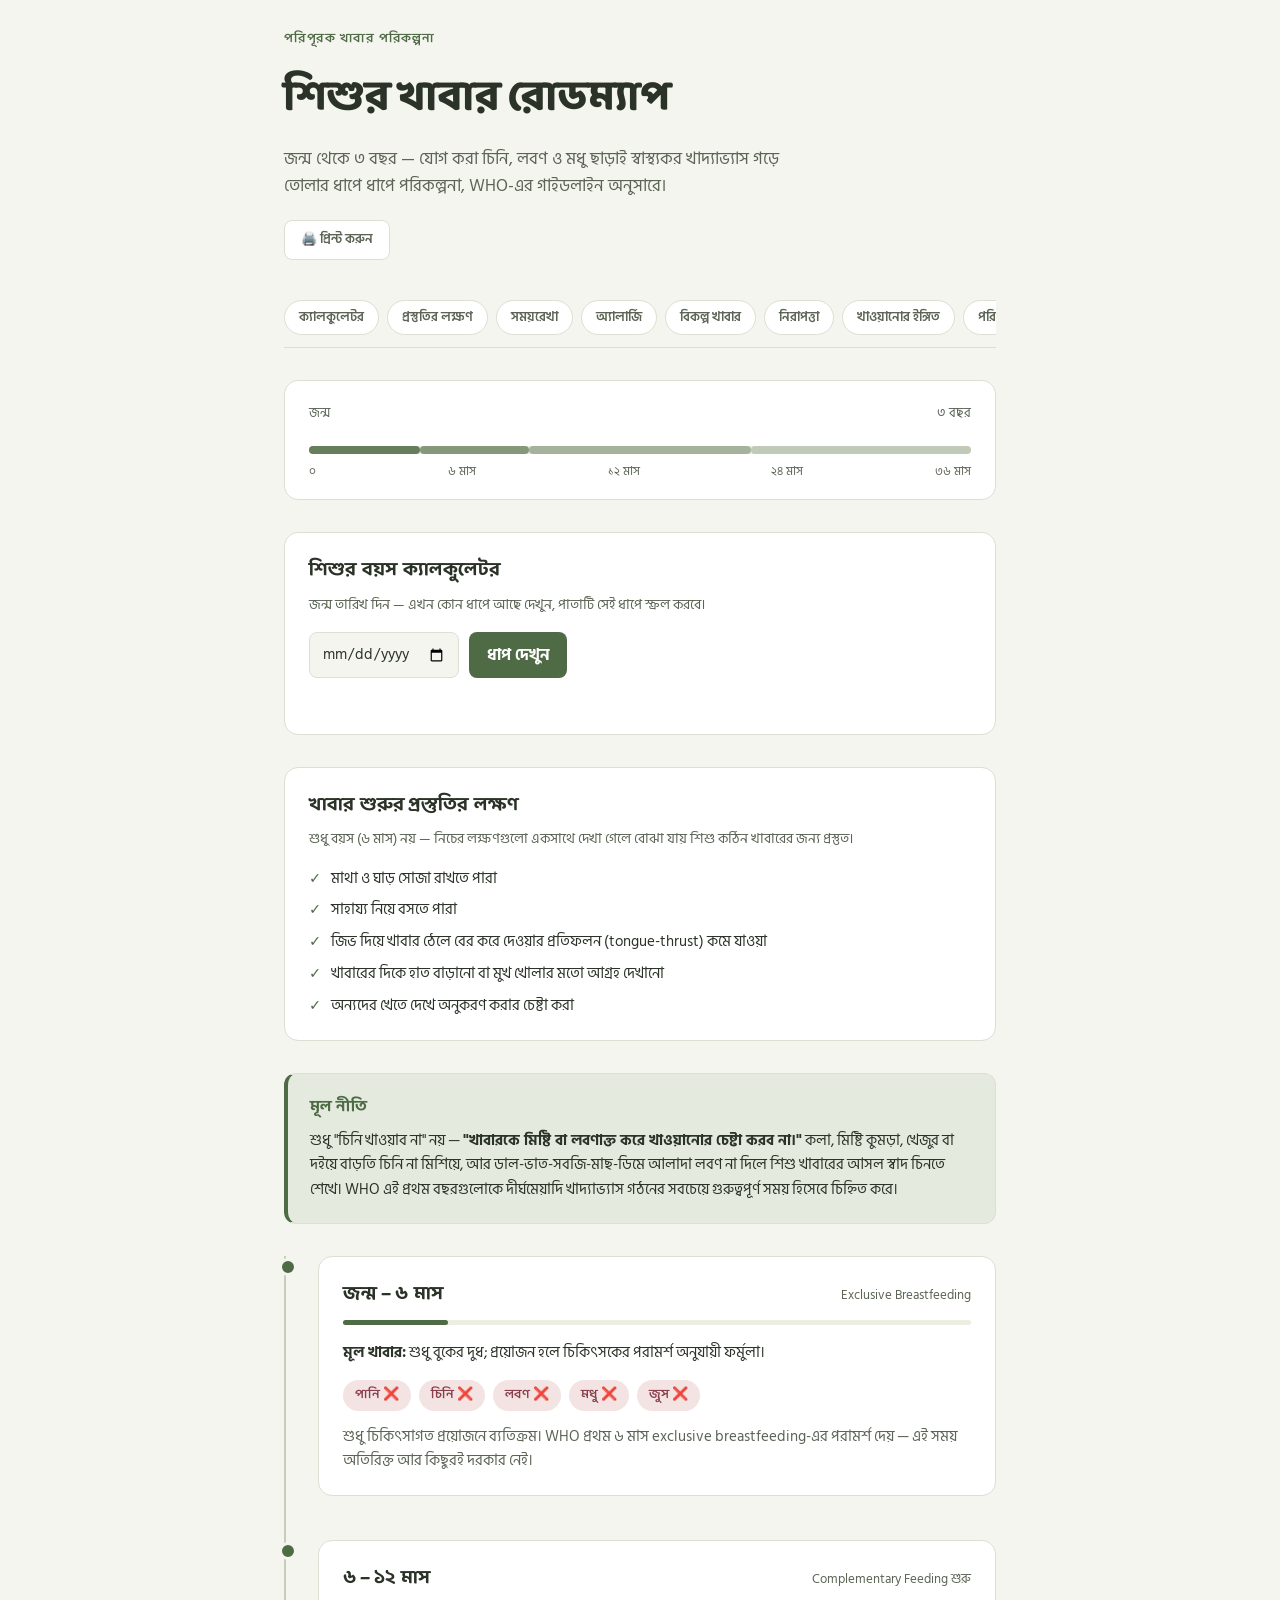
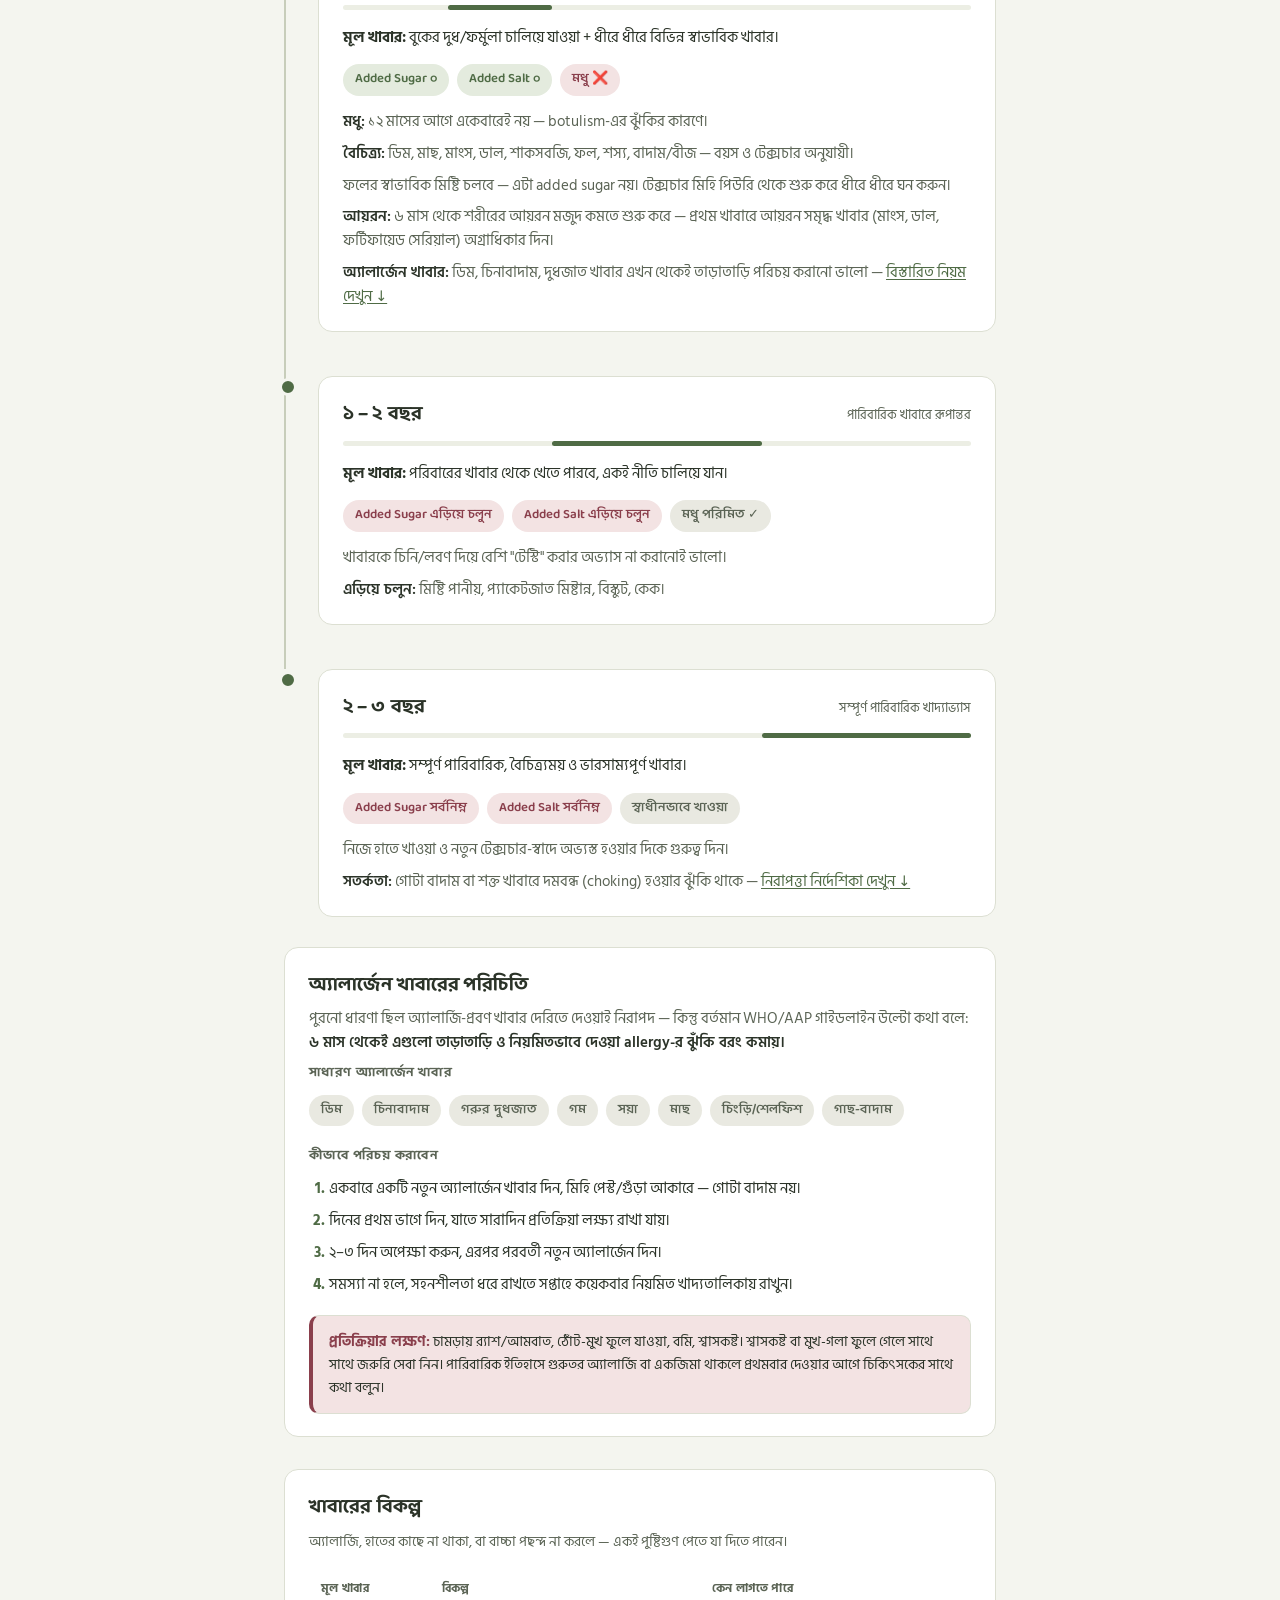
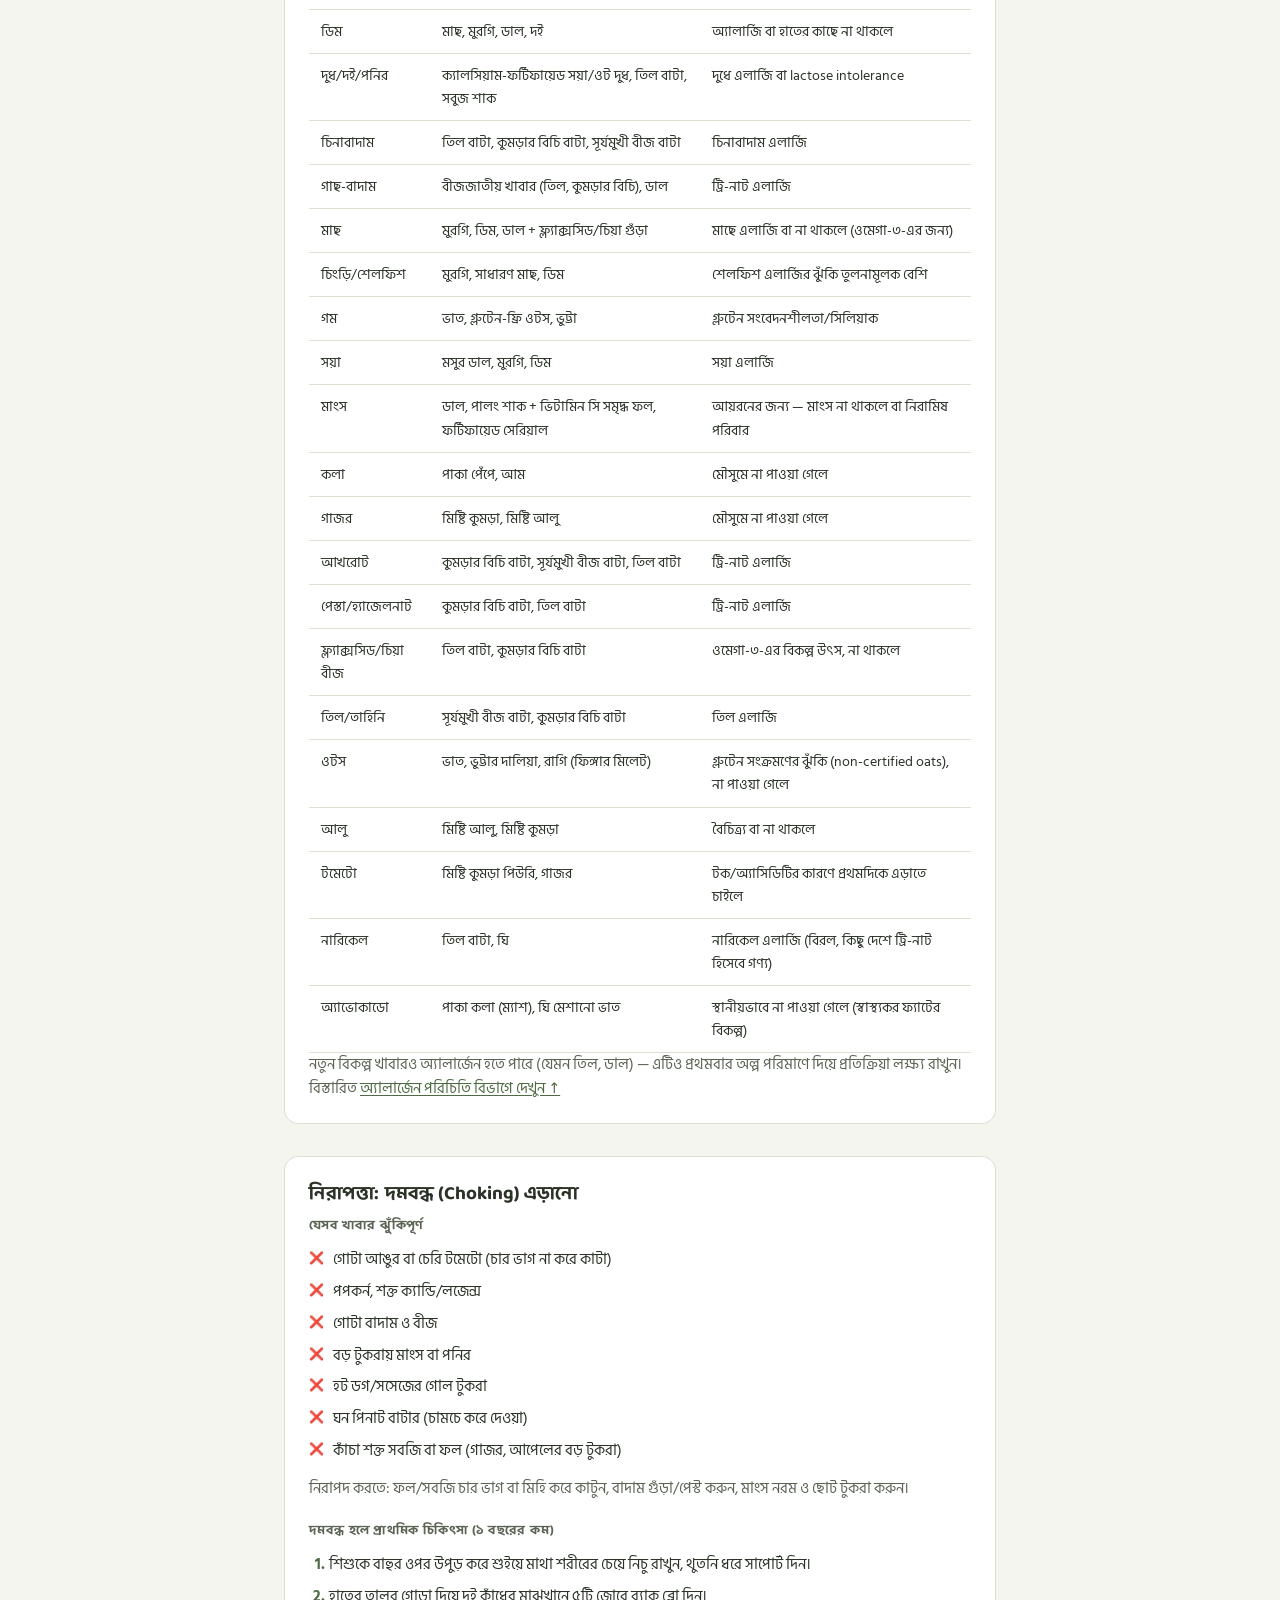
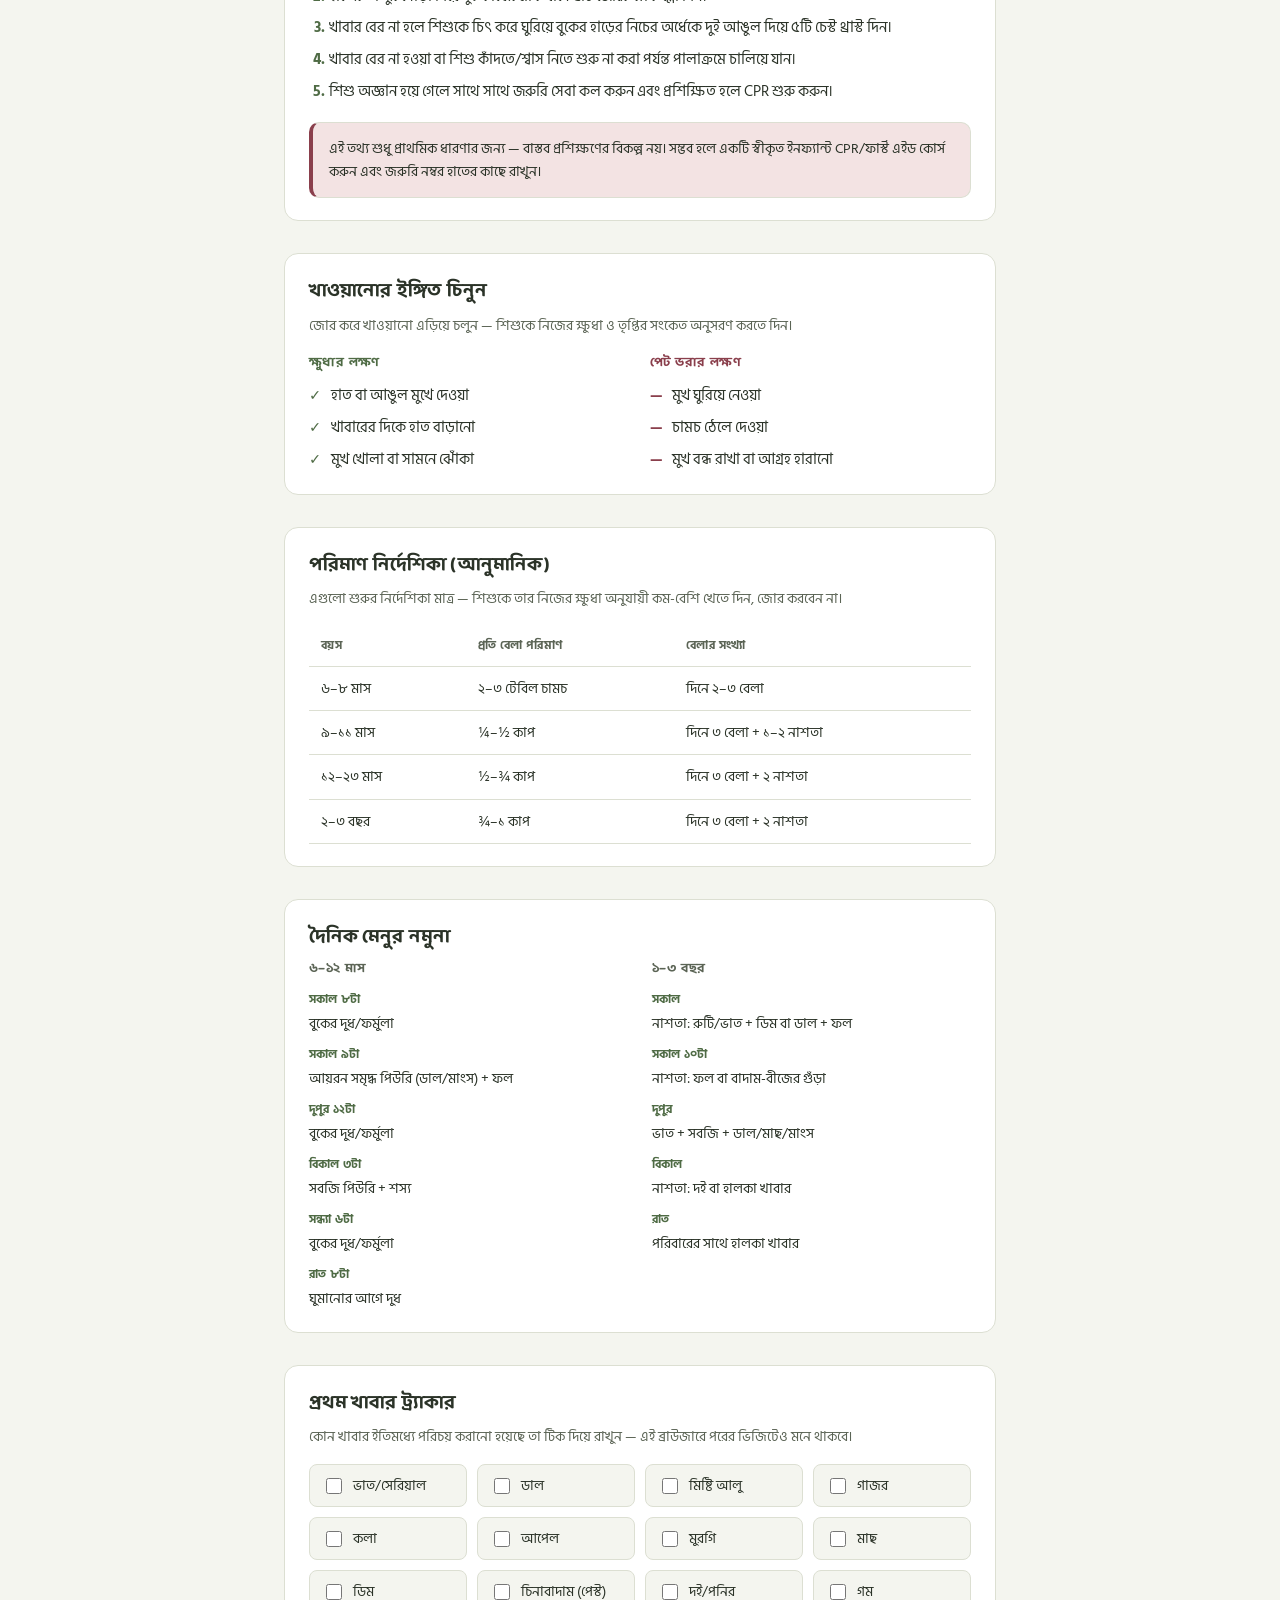
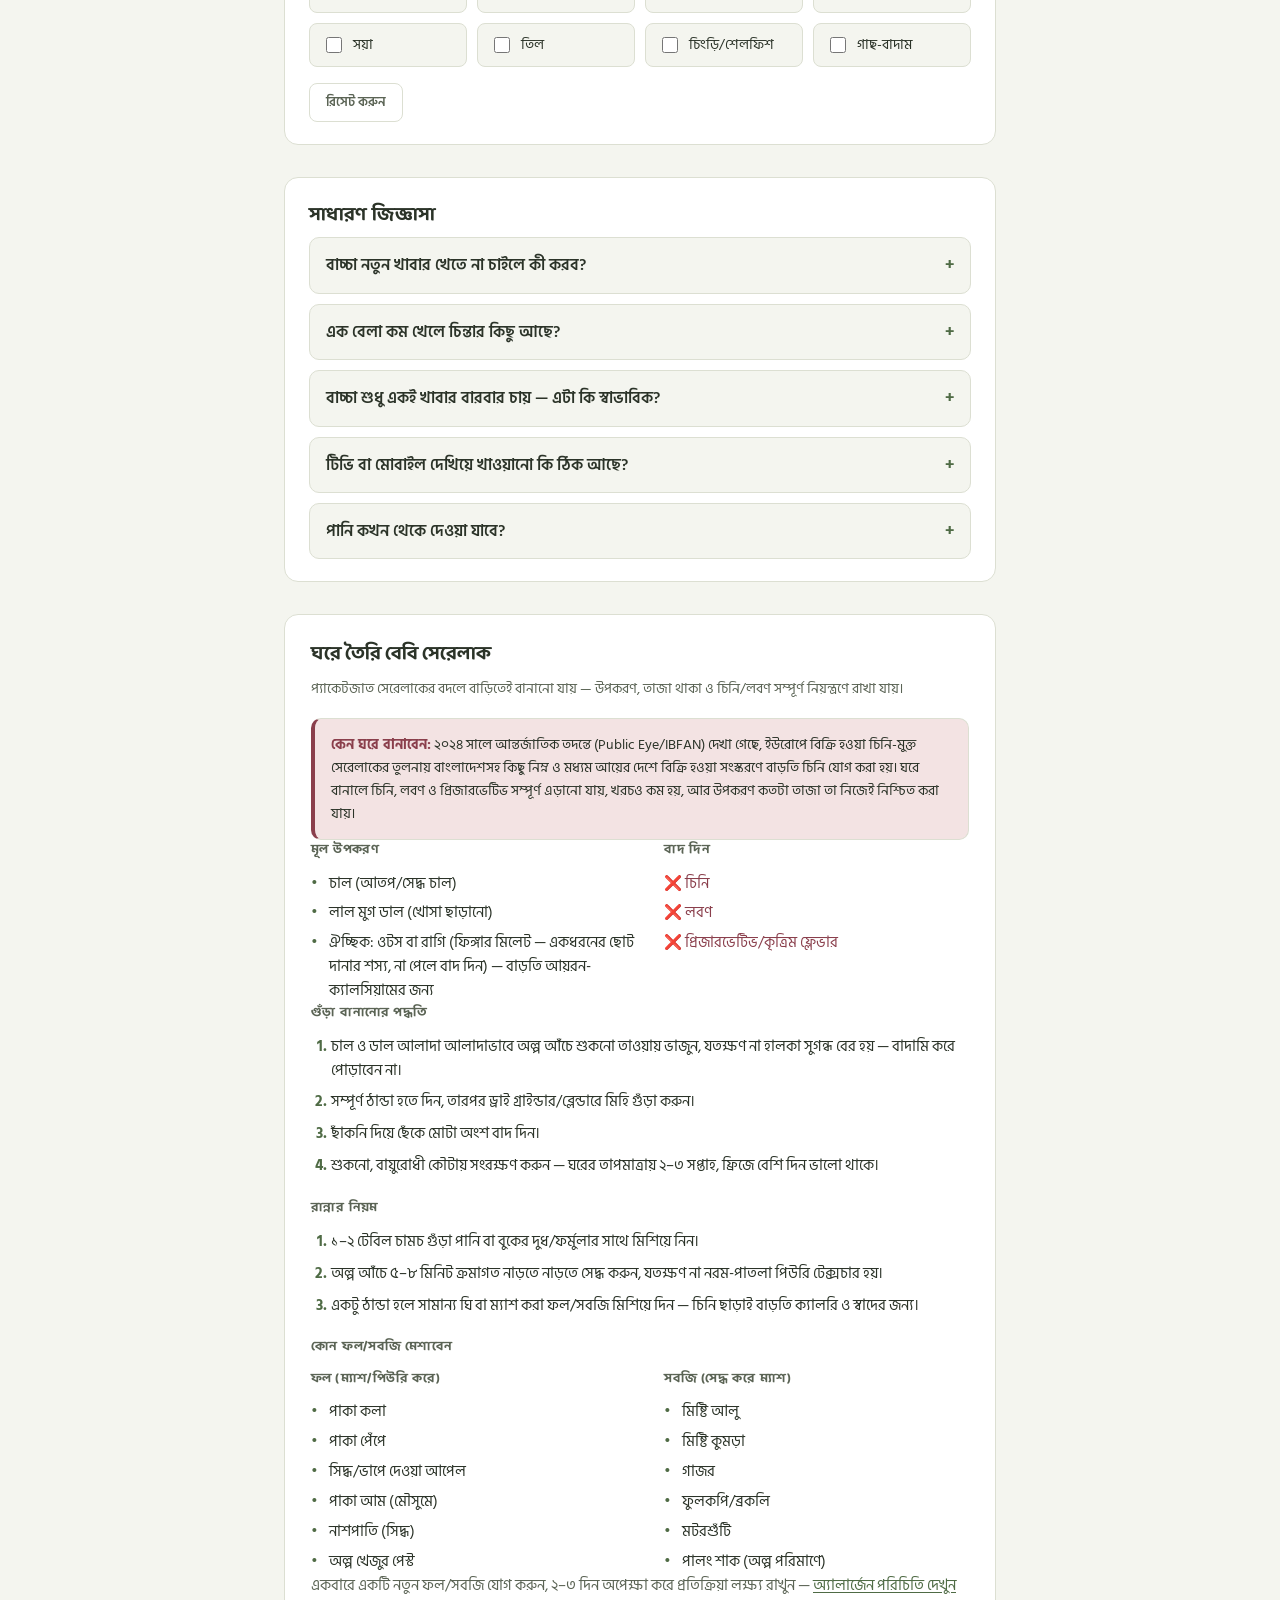
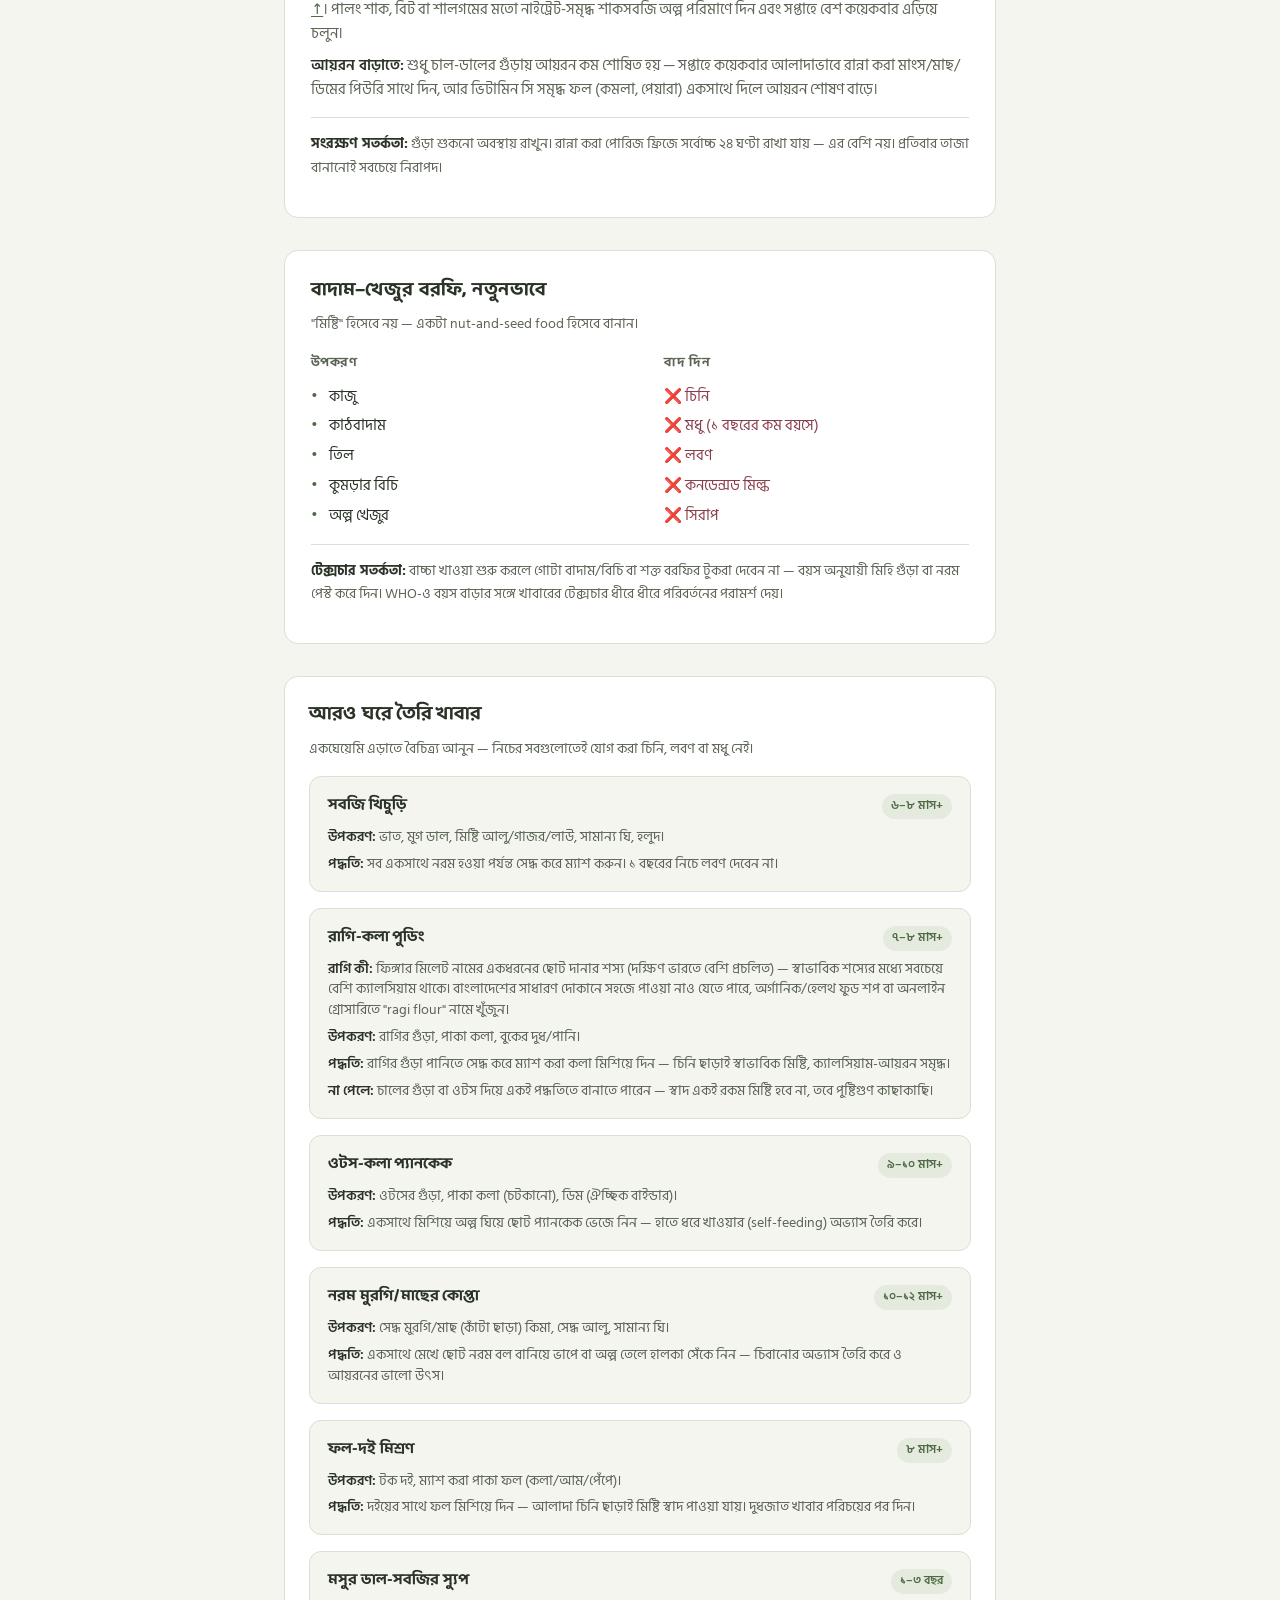
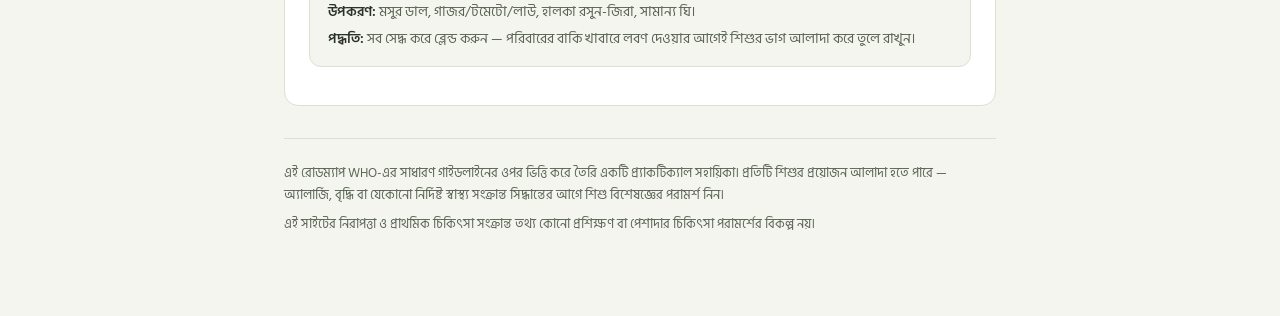
==== index.html @ b6fbc48e "initial commit" ====
<!doctype html>
<html lang="bn">
<head>
<meta charset="UTF-8">
<meta name="viewport" content="width=device-width, initial-scale=1.0">
<title>শিশুর খাবার রোডম্যাপ</title>
<link rel="preconnect" href="https://fonts.googleapis.com">
<link rel="stylesheet" href="https://fonts.googleapis.com/css2?family=Baloo+Da+2:wght@500;600;700;800&family=Hind+Siliguri:wght@400;500;600;700&display=swap">
<style>
  :root{
    --bg:#F4F5EF;
    --surface:#FFFFFF;
    --surface-2:#ECEEE4;
    --ink:#2B3328;
    --ink-soft:#5B6455;
    --line:#DCDFD2;
    --accent:#4F6B45;
    --accent-tint:#E4EBDE;
    --accent-2:#8A3F4C;
    --accent-2-tint:#F3E3E3;
    --muted-tint:#E9E9E1;
    --rail:#C7CDBA;
  }
  @media (prefers-color-scheme: dark){
    :root:not([data-theme="light"]){
      --bg:#1A1F17;
      --surface:#232921;
      --surface-2:#2B3227;
      --ink:#E9ECE2;
      --ink-soft:#AEB6A2;
      --line:#39412F;
      --accent:#93B87E;
      --accent-tint:#2E3A26;
      --accent-2:#D99AA4;
      --accent-2-tint:#3C2529;
      --muted-tint:#2C3226;
      --rail:#3A4230;
    }
  }
  :root[data-theme="dark"]{
    --bg:#1A1F17;
    --surface:#232921;
    --surface-2:#2B3227;
    --ink:#E9ECE2;
    --ink-soft:#AEB6A2;
    --line:#39412F;
    --accent:#93B87E;
    --accent-tint:#2E3A26;
    --accent-2:#D99AA4;
    --accent-2-tint:#3C2529;
    --muted-tint:#2C3226;
    --rail:#3A4230;
  }

  *{box-sizing:border-box;}
  html,body{margin:0;padding:0;}
  body{
    background:var(--bg);
    color:var(--ink);
    font-family:'Hind Siliguri','Noto Sans Bengali',system-ui,sans-serif;
    line-height:1.65;
  }
  h1,h2,h3,.eyebrow,.chip,.stage-age{
    font-family:'Baloo Da 2','Hind Siliguri',system-ui,sans-serif;
  }
  h1,h2,h3{text-wrap:balance;}
  a{color:var(--accent);text-underline-offset:2px;}
  :focus-visible{outline:2px solid var(--accent);outline-offset:2px;}

  .page{max-width:760px;margin:0 auto;padding:24px 24px 80px;}

  /* header */
  .eyebrow{
    font-size:13px;font-weight:600;letter-spacing:.06em;
    color:var(--accent);text-transform:uppercase;
    display:inline-block;margin-bottom:14px;
  }
  h1{font-size:clamp(30px,5vw,42px);font-weight:800;margin:0 0 12px;color:var(--ink);}
  .subtitle{font-size:16.5px;color:var(--ink-soft);max-width:56ch;margin:0 0 20px;}

  .print-btn{
    font:inherit;font-size:13px;font-weight:600;padding:8px 16px;border-radius:8px;
    border:1px solid var(--line);background:var(--surface);color:var(--ink-soft);
    cursor:pointer;margin-bottom:28px;
  }
  .print-btn:hover{border-color:var(--accent);color:var(--accent);}

  /* quick nav */
  .quicknav{
    position:sticky;top:0;z-index:20;display:flex;gap:8px;overflow-x:auto;
    padding:12px 0;margin-bottom:32px;background:var(--bg);border-bottom:1px solid var(--line);
  }
  .quicknav a{
    flex:none;font-size:13px;font-weight:600;padding:6px 14px;border-radius:99px;
    background:var(--surface);border:1px solid var(--line);color:var(--ink-soft);
    text-decoration:none;white-space:nowrap;
  }
  .quicknav a:hover,.quicknav a:focus-visible{color:var(--accent);border-color:var(--accent);}

  /* overview timeline */
  .overview{
    background:var(--surface);border:1px solid var(--line);
    border-radius:14px;padding:22px 24px 18px;margin-bottom:32px;
  }
  .overview-track{
    position:relative;height:8px;border-radius:99px;background:var(--surface-2);margin:22px 0 8px;
  }
  .overview-seg{
    position:absolute;top:0;height:100%;border-radius:99px;background:var(--accent);opacity:.85;
  }
  .overview-ticks{
    display:flex;justify-content:space-between;
    font-size:12px;color:var(--ink-soft);font-variant-numeric:tabular-nums;
  }
  .overview-labels{
    display:flex;justify-content:space-between;font-size:12.5px;color:var(--ink-soft);
    margin-bottom:2px;
  }

  /* generic tool/section card */
  .tool-card{
    background:var(--surface);border:1px solid var(--line);
    border-radius:14px;padding:22px 24px;margin-bottom:32px; margin-top:30px; scroll-margin-top:64px;
  }
  .tool-card h2{font-size:19px;font-weight:700;margin:0 0 6px;}
  .tool-desc{font-size:14px;color:var(--ink-soft);margin:0 0 16px;}
  .sub-head{font-size:13px;font-weight:700;letter-spacing:.03em;text-transform:uppercase;color:var(--ink-soft);margin:20px 0 10px;}
  .sub-head:first-of-type{margin-top:0;}

  /* golden rule */
  .golden-rule{
    background:var(--accent-tint);border:1px solid var(--line);
    border-inline-start:4px solid var(--accent);
    border-radius:12px;padding:20px 22px;margin-bottom:32px;
  }
  .golden-rule h2{font-size:16px;font-weight:700;color:var(--accent);margin:0 0 8px;}
  .golden-rule p{margin:0;font-size:15px;color:var(--ink);}

  /* age calculator */
  .age-form{display:flex;gap:10px;flex-wrap:wrap;}
  .age-form input[type=date]{
    font:inherit;font-size:14.5px;padding:9px 12px;border-radius:8px;
    border:1px solid var(--line);background:var(--bg);color:var(--ink);
  }
  .age-form button{
    font:inherit;font-weight:700;padding:9px 18px;border-radius:8px;border:none;
    background:var(--accent);color:var(--surface);cursor:pointer;
  }
  .age-form button:hover{opacity:.9;}
  .age-result{margin:14px 0 0;font-size:14.5px;color:var(--ink);min-height:1.4em;}

  /* readiness / sign lists */
  .sign-list{list-style:none;margin:0;padding:0;display:flex;flex-direction:column;gap:8px;}
  .sign-list li{font-size:14.5px;padding-inline-start:22px;position:relative;}
  .sign-list li::before{content:"✓";position:absolute;left:0;color:var(--accent);font-weight:700;}
  [dir="rtl"] .sign-list li::before{left:auto;right:0;}
  .sign-list.full li::before{content:"—";color:var(--accent-2);}

  /* timeline of stages */
  .timeline{position:relative;}
  .stage{
    position:relative;padding-inline-start:32px;padding-bottom:44px;
    border-inline-start:2px solid var(--rail);
  }
  .stage:last-of-type{border-inline-start-color:transparent;padding-bottom:0;}
  .stage::before{
    content:"";position:absolute;left:-7px;top:2px;
    width:12px;height:12px;border-radius:50%;
    background:var(--accent);border:3px solid var(--bg);
  }
  [dir="rtl"] .stage::before{left:auto;right:-7px;}

  .stage-card{
    background:var(--surface);border:1px solid var(--line);
    border-radius:14px;padding:22px 24px;scroll-margin-top:64px;
    transition:box-shadow .3s ease,border-color .3s ease;
  }
  .stage-card.highlight{border-color:var(--accent);box-shadow:0 0 0 3px var(--accent-tint);}
  .stage-head{
    display:flex;align-items:baseline;justify-content:space-between;flex-wrap:wrap;gap:6px 16px;
    margin-bottom:10px;
  }
  .stage-age{font-size:19px;font-weight:700;color:var(--ink);}
  .stage-months{font-size:12.5px;color:var(--ink-soft);font-variant-numeric:tabular-nums;}

  .stage-locator{position:relative;height:5px;border-radius:99px;background:var(--surface-2);margin-bottom:16px;}
  .stage-locator span{position:absolute;top:0;height:100%;border-radius:99px;background:var(--accent);}

  .stage-main{font-size:15px;margin:0 0 14px;color:var(--ink);}
  .stage-main strong{color:var(--ink);}

  .chip-row{display:flex;flex-wrap:wrap;gap:8px;margin-bottom:14px;}
  .chip{
    font-size:13px;font-weight:600;padding:5px 12px;border-radius:99px;
    white-space:nowrap;
  }
  .chip.ok{background:var(--accent-tint);color:var(--accent);}
  .chip.avoid{background:var(--accent-2-tint);color:var(--accent-2);}
  .chip.neutral{background:var(--muted-tint);color:var(--ink-soft);}

  .stage-detail{font-size:14.5px;color:var(--ink-soft);margin:0 0 8px;}
  .stage-detail:last-child{margin-bottom:0;}
  .stage-detail strong{color:var(--ink);font-weight:600;}

  /* allergens / safety step lists */
  .step-list{margin:0;padding-inline-start:20px;display:flex;flex-direction:column;gap:8px;font-size:14.5px;color:var(--ink);}
  .step-list li::marker{color:var(--accent);font-weight:700;}
  .alert-box{
    margin-top:18px;background:var(--accent-2-tint);border:1px solid var(--line);
    border-inline-start:4px solid var(--accent-2);border-radius:10px;padding:14px 16px;
    font-size:14px;color:var(--ink);
  }
  .alert-box strong{color:var(--accent-2);}

  .hazard-list{list-style:none;margin:0 0 14px;padding:0;display:flex;flex-direction:column;gap:8px;}
  .hazard-list li{font-size:14.5px;padding-inline-start:24px;position:relative;color:var(--ink);}
  .hazard-list li::before{content:"❌";position:absolute;left:0;top:1px;font-size:12px;}
  [dir="rtl"] .hazard-list li::before{left:auto;right:0;}

  /* feeding cues */
  .cue-grid{display:grid;grid-template-columns:1fr;gap:20px;}
  @media(min-width:560px){.cue-grid{grid-template-columns:1fr 1fr;}}
  .cue-hungry{color:var(--accent);}
  .cue-full{color:var(--accent-2);}

  /* portions table */
  .table-wrap{overflow-x:auto;}
  .portion-table{width:100%;border-collapse:collapse;font-size:14px;}
  .portion-table th,.portion-table td{text-align:start;padding:10px 12px;border-bottom:1px solid var(--line);}
  .portion-table td{vertical-align:top;}
  .portion-table th{font-size:12px;text-transform:uppercase;letter-spacing:.03em;color:var(--ink-soft);font-weight:700;}
  .portion-table td{color:var(--ink);font-variant-numeric:tabular-nums;}

  /* meal plan */
  .meal-grid{display:grid;grid-template-columns:1fr;gap:24px;}
  @media(min-width:560px){.meal-grid{grid-template-columns:1fr 1fr;}}
  .meal-list{list-style:none;margin:0;padding:0;display:flex;flex-direction:column;gap:10px;}
  .meal-list li{font-size:14px;display:flex;flex-direction:column;gap:2px;color:var(--ink);}
  .meal-list li span{font-size:12px;font-weight:700;color:var(--accent);text-transform:uppercase;letter-spacing:.02em;}

  /* tracker */
  .tracker-grid{display:grid;grid-template-columns:repeat(auto-fill,minmax(150px,1fr));gap:10px;margin-bottom:16px;}
  .tracker-item{
    display:flex;align-items:center;gap:8px;font-size:14px;color:var(--ink);
    background:var(--bg);border:1px solid var(--line);border-radius:8px;padding:9px 12px;cursor:pointer;
  }
  .tracker-item:has(input:checked){background:var(--accent-tint);border-color:var(--accent);color:var(--accent);}
  .tracker-item input{accent-color:var(--accent);width:16px;height:16px;flex:none;}
  .reset-btn{
    font:inherit;font-size:13px;font-weight:600;padding:8px 16px;border-radius:8px;
    border:1px solid var(--line);background:var(--surface);color:var(--ink-soft);cursor:pointer;
  }
  .reset-btn:hover{border-color:var(--accent-2);color:var(--accent-2);}

  /* faq */
  .faq-list{display:flex;flex-direction:column;gap:10px;}
  .faq-item{border:1px solid var(--line);border-radius:10px;padding:2px 16px;background:var(--bg);}
  .faq-item summary{
    cursor:pointer;font-weight:600;padding:12px 0;list-style:none;position:relative;
    padding-inline-end:24px;color:var(--ink);
  }
  .faq-item summary::-webkit-details-marker{display:none;}
  .faq-item summary::after{content:"+";position:absolute;right:0;top:11px;color:var(--accent);font-weight:700;}
  [dir="rtl"] .faq-item summary::after{right:auto;left:0;}
  .faq-item[open] summary::after{content:"–";}
  .faq-item p{margin:0 0 14px;font-size:14.5px;color:var(--ink-soft);}

  /* recipe card */
  .recipe{
    background:var(--surface);border:1px solid var(--line);
    border-radius:14px;padding:24px 26px;margin-bottom:32px;scroll-margin-top:64px;
  }
  .recipe h2{font-size:19px;font-weight:700;margin:0 0 6px;}
  .recipe .tagline{font-size:14px;color:var(--ink-soft);margin:0 0 18px;}
  .recipe-grid{display:grid;grid-template-columns:1fr;gap:18px;}
  @media(min-width:560px){.recipe-grid{grid-template-columns:1.1fr 1fr;}}
  .recipe-block h3{font-size:13px;font-weight:700;letter-spacing:.03em;text-transform:uppercase;color:var(--ink-soft);margin:0 0 10px;}
  .ingredients{list-style:none;margin:0;padding:0;display:flex;flex-direction:column;gap:6px;}
  .ingredients li{font-size:14.5px;padding-inline-start:18px;position:relative;color:var(--ink);}
  .ingredients li::before{content:"•";position:absolute;left:0;color:var(--accent);}
  [dir="rtl"] .ingredients li::before{left:auto;right:0;}
  .avoid-list{list-style:none;margin:0;padding:0;display:flex;flex-direction:column;gap:6px;}
  .avoid-list li{font-size:14.5px;color:var(--accent-2);}
  .recipe-note{
    margin-top:16px;padding-top:14px;border-top:1px solid var(--line);
    font-size:14px;color:var(--ink-soft);
  }
  .recipe-note strong{color:var(--ink);}

  footer{
    margin-top:16px;padding-top:24px;border-top:1px solid var(--line);
    font-size:13px;color:var(--ink-soft);
  }
  footer p{margin:0 0 8px;}
  footer p:last-child{margin-bottom:0;}

  .mini-recipe{
    border:1px solid var(--line);border-radius:12px;padding:16px 18px;background:var(--bg);
    break-inside:avoid;-webkit-column-break-inside:avoid;margin-bottom:16px;
  }
  .mini-recipe-head{display:flex;align-items:baseline;justify-content:space-between;gap:10px;margin-bottom:8px;flex-wrap:wrap;}
  .mini-recipe h3{font-size:15.5px;font-weight:700;margin:0;color:var(--ink);}
  .mini-recipe .age-tag{
    font-size:11.5px;font-weight:600;color:var(--accent);background:var(--accent-tint);
    padding:3px 9px;border-radius:99px;white-space:nowrap;
  }
  .mini-recipe p{font-size:13.5px;color:var(--ink-soft);margin:0 0 6px;line-height:1.55;}
  .mini-recipe p:last-child{margin-bottom:0;}
  .mini-recipe p strong{color:var(--ink);font-weight:600;}

  @media print{
    .quicknav,.print-btn,.reset-btn,.age-form{display:none;}
    body{background:#fff;color:#000;}
    .stage-card.highlight{box-shadow:none;}
    a{color:#000;}
  }
</style>
</head>
<body>

<div class="page">

  <span class="eyebrow">পরিপূরক খাবার পরিকল্পনা</span>
  <h1>শিশুর খাবার রোডম্যাপ</h1>
  <p class="subtitle">জন্ম থেকে ৩ বছর — যোগ করা চিনি, লবণ ও মধু ছাড়াই স্বাস্থ্যকর খাদ্যাভ্যাস গড়ে তোলার ধাপে ধাপে পরিকল্পনা, WHO-এর গাইডলাইন অনুসারে।</p>

  <button type="button" class="print-btn" onclick="window.print()">🖨️ প্রিন্ট করুন</button>

  <nav class="quicknav" aria-label="দ্রুত নেভিগেশন">
    <a href="#calculator">ক্যালকুলেটর</a>
    <a href="#readiness">প্রস্তুতির লক্ষণ</a>
    <a href="#stages">সময়রেখা</a>
    <a href="#allergens">অ্যালার্জি</a>
    <a href="#alternatives">বিকল্প খাবার</a>
    <a href="#safety">নিরাপত্তা</a>
    <a href="#feeding-cues">খাওয়ানোর ইঙ্গিত</a>
    <a href="#portions">পরিমাণ</a>
    <a href="#meal-plan">দৈনিক মেনু</a>
    <a href="#tracker">ট্র্যাকার</a>
    <a href="#faq">প্রশ্নোত্তর</a>
    <a href="#cereal">সেরেলাক</a>
    <a href="#recipe">বরফি</a>
    <a href="#more-recipes">আরও রেসিপি</a>
  </nav>

  <div class="overview">
    <div class="overview-labels">
      <span>জন্ম</span><span>৩ বছর</span>
    </div>
    <div class="overview-track">
      <div class="overview-seg" style="left:0%;width:16.7%;background:var(--accent);"></div>
      <div class="overview-seg" style="left:16.7%;width:16.6%;opacity:.65;"></div>
      <div class="overview-seg" style="left:33.3%;width:33.4%;opacity:.45;"></div>
      <div class="overview-seg" style="left:66.7%;width:33.3%;opacity:.28;"></div>
    </div>
    <div class="overview-ticks">
      <span>০</span><span>৬ মাস</span><span>১২ মাস</span><span>২৪ মাস</span><span>৩৬ মাস</span>
    </div>
  </div>

  <section id="calculator" class="tool-card">
    <h2>শিশুর বয়স ক্যালকুলেটর</h2>
    <p class="tool-desc">জন্ম তারিখ দিন — এখন কোন ধাপে আছে দেখুন, পাতাটি সেই ধাপে স্ক্রল করবে।</p>
    <form id="ageForm" class="age-form">
      <input type="date" id="birthDate" required aria-label="জন্ম তারিখ">
      <button type="submit">ধাপ দেখুন</button>
    </form>
    <p id="ageResult" class="age-result" role="status"></p>
  </section>

  <section id="readiness" class="tool-card">
    <h2>খাবার শুরুর প্রস্তুতির লক্ষণ</h2>
    <p class="tool-desc">শুধু বয়স (৬ মাস) নয় — নিচের লক্ষণগুলো একসাথে দেখা গেলে বোঝা যায় শিশু কঠিন খাবারের জন্য প্রস্তুত।</p>
    <ul class="sign-list">
      <li>মাথা ও ঘাড় সোজা রাখতে পারা</li>
      <li>সাহায্য নিয়ে বসতে পারা</li>
      <li>জিভ দিয়ে খাবার ঠেলে বের করে দেওয়ার প্রতিফলন (tongue-thrust) কমে যাওয়া</li>
      <li>খাবারের দিকে হাত বাড়ানো বা মুখ খোলার মতো আগ্রহ দেখানো</li>
      <li>অন্যদের খেতে দেখে অনুকরণ করার চেষ্টা করা</li>
    </ul>
  </section>

  <div class="golden-rule">
    <h2>মূল নীতি</h2>
    <p>শুধু "চিনি খাওয়াব না" নয় — <strong>"খাবারকে মিষ্টি বা লবণাক্ত করে খাওয়ানোর চেষ্টা করব না।"</strong> কলা, মিষ্টি কুমড়া, খেজুর বা দইয়ে বাড়তি চিনি না মিশিয়ে, আর ডাল-ভাত-সবজি-মাছ-ডিমে আলাদা লবণ না দিলে শিশু খাবারের আসল স্বাদ চিনতে শেখে। WHO এই প্রথম বছরগুলোকে দীর্ঘমেয়াদি খাদ্যাভ্যাস গঠনের সবচেয়ে গুরুত্বপূর্ণ সময় হিসেবে চিহ্নিত করে।</p>
  </div>

  <div class="timeline" id="stages">

    <div class="stage">
      <div class="stage-card" id="stage-0-6">
        <div class="stage-head">
          <span class="stage-age">জন্ম – ৬ মাস</span>
          <span class="stage-months">Exclusive Breastfeeding</span>
        </div>
        <div class="stage-locator"><span style="left:0%;width:16.7%;"></span></div>
        <p class="stage-main"><strong>মূল খাবার:</strong> শুধু বুকের দুধ; প্রয়োজন হলে চিকিৎসকের পরামর্শ অনুযায়ী ফর্মুলা।</p>
        <div class="chip-row">
          <span class="chip avoid">পানি ❌</span>
          <span class="chip avoid">চিনি ❌</span>
          <span class="chip avoid">লবণ ❌</span>
          <span class="chip avoid">মধু ❌</span>
          <span class="chip avoid">জুস ❌</span>
        </div>
        <p class="stage-detail">শুধু চিকিৎসাগত প্রয়োজনে ব্যতিক্রম। WHO প্রথম ৬ মাস exclusive breastfeeding-এর পরামর্শ দেয় — এই সময় অতিরিক্ত আর কিছুরই দরকার নেই।</p>
      </div>
    </div>

    <div class="stage">
      <div class="stage-card" id="stage-6-12">
        <div class="stage-head">
          <span class="stage-age">৬ – ১২ মাস</span>
          <span class="stage-months">Complementary Feeding শুরু</span>
        </div>
        <div class="stage-locator"><span style="left:16.7%;width:16.6%;"></span></div>
        <p class="stage-main"><strong>মূল খাবার:</strong> বুকের দুধ/ফর্মুলা চালিয়ে যাওয়া + ধীরে ধীরে বিভিন্ন স্বাভাবিক খাবার।</p>
        <div class="chip-row">
          <span class="chip ok">Added Sugar ০</span>
          <span class="chip ok">Added Salt ০</span>
          <span class="chip avoid">মধু ❌</span>
        </div>
        <p class="stage-detail"><strong>মধু:</strong> ১২ মাসের আগে একেবারেই নয় — botulism-এর ঝুঁকির কারণে।</p>
        <p class="stage-detail"><strong>বৈচিত্র্য:</strong> ডিম, মাছ, মাংস, ডাল, শাকসবজি, ফল, শস্য, বাদাম/বীজ — বয়স ও টেক্সচার অনুযায়ী।</p>
        <p class="stage-detail">ফলের স্বাভাবিক মিষ্টি চলবে — এটা added sugar নয়। টেক্সচার মিহি পিউরি থেকে শুরু করে ধীরে ধীরে ঘন করুন।</p>
        <p class="stage-detail"><strong>আয়রন:</strong> ৬ মাস থেকে শরীরের আয়রন মজুদ কমতে শুরু করে — প্রথম খাবারে আয়রন সমৃদ্ধ খাবার (মাংস, ডাল, ফর্টিফায়েড সেরিয়াল) অগ্রাধিকার দিন।</p>
        <p class="stage-detail"><strong>অ্যালার্জেন খাবার:</strong> ডিম, চিনাবাদাম, দুধজাত খাবার এখন থেকেই তাড়াতাড়ি পরিচয় করানো ভালো — <a href="#allergens">বিস্তারিত নিয়ম দেখুন ↓</a></p>
      </div>
    </div>

    <div class="stage">
      <div class="stage-card" id="stage-12-24">
        <div class="stage-head">
          <span class="stage-age">১ – ২ বছর</span>
          <span class="stage-months">পারিবারিক খাবারে রূপান্তর</span>
        </div>
        <div class="stage-locator"><span style="left:33.3%;width:33.4%;"></span></div>
        <p class="stage-main"><strong>মূল খাবার:</strong> পরিবারের খাবার থেকে খেতে পারবে, একই নীতি চালিয়ে যান।</p>
        <div class="chip-row">
          <span class="chip avoid">Added Sugar এড়িয়ে চলুন</span>
          <span class="chip avoid">Added Salt এড়িয়ে চলুন</span>
          <span class="chip neutral">মধু পরিমিত ✓</span>
        </div>
        <p class="stage-detail">খাবারকে চিনি/লবণ দিয়ে বেশি "টেস্টি" করার অভ্যাস না করানোই ভালো।</p>
        <p class="stage-detail"><strong>এড়িয়ে চলুন:</strong> মিষ্টি পানীয়, প্যাকেটজাত মিষ্টান্ন, বিস্কুট, কেক।</p>
      </div>
    </div>

    <div class="stage">
      <div class="stage-card" id="stage-24-36">
        <div class="stage-head">
          <span class="stage-age">২ – ৩ বছর</span>
          <span class="stage-months">সম্পূর্ণ পারিবারিক খাদ্যাভ্যাস</span>
        </div>
        <div class="stage-locator"><span style="left:66.7%;width:33.3%;"></span></div>
        <p class="stage-main"><strong>মূল খাবার:</strong> সম্পূর্ণ পারিবারিক, বৈচিত্র্যময় ও ভারসাম্যপূর্ণ খাবার।</p>
        <div class="chip-row">
          <span class="chip avoid">Added Sugar সর্বনিম্ন</span>
          <span class="chip avoid">Added Salt সর্বনিম্ন</span>
          <span class="chip neutral">স্বাধীনভাবে খাওয়া</span>
        </div>
        <p class="stage-detail">নিজে হাতে খাওয়া ও নতুন টেক্সচার-স্বাদে অভ্যস্ত হওয়ার দিকে গুরুত্ব দিন।</p>
        <p class="stage-detail"><strong>সতর্কতা:</strong> গোটা বাদাম বা শক্ত খাবারে দমবন্ধ (choking) হওয়ার ঝুঁকি থাকে — <a href="#safety">নিরাপত্তা নির্দেশিকা দেখুন ↓</a></p>
      </div>
    </div>

  </div>

  <section id="allergens" class="tool-card ">
    <h2>অ্যালার্জেন খাবারের পরিচিতি</h2>
    <p class="stage-detail">পুরনো ধারণা ছিল অ্যালার্জি-প্রবণ খাবার দেরিতে দেওয়াই নিরাপদ — কিন্তু বর্তমান WHO/AAP গাইডলাইন উল্টো কথা বলে: <strong>৬ মাস থেকেই এগুলো তাড়াতাড়ি ও নিয়মিতভাবে দেওয়া allergy-র ঝুঁকি বরং কমায়।</strong></p>

    <h3 class="sub-head">সাধারণ অ্যালার্জেন খাবার</h3>
    <div class="chip-row">
      <span class="chip neutral">ডিম</span>
      <span class="chip neutral">চিনাবাদাম</span>
      <span class="chip neutral">গরুর দুধজাত</span>
      <span class="chip neutral">গম</span>
      <span class="chip neutral">সয়া</span>
      <span class="chip neutral">মাছ</span>
      <span class="chip neutral">চিংড়ি/শেলফিশ</span>
      <span class="chip neutral">গাছ-বাদাম</span>
    </div>

    <h3 class="sub-head">কীভাবে পরিচয় করাবেন</h3>
    <ol class="step-list">
      <li>একবারে একটি নতুন অ্যালার্জেন খাবার দিন, মিহি পেস্ট/গুঁড়া আকারে — গোটা বাদাম নয়।</li>
      <li>দিনের প্রথম ভাগে দিন, যাতে সারাদিন প্রতিক্রিয়া লক্ষ্য রাখা যায়।</li>
      <li>২–৩ দিন অপেক্ষা করুন, এরপর পরবর্তী নতুন অ্যালার্জেন দিন।</li>
      <li>সমস্যা না হলে, সহনশীলতা ধরে রাখতে সপ্তাহে কয়েকবার নিয়মিত খাদ্যতালিকায় রাখুন।</li>
    </ol>

    <div class="alert-box">
      <strong>প্রতিক্রিয়ার লক্ষণ:</strong> চামড়ায় র‍্যাশ/আমবাত, ঠোঁট-মুখ ফুলে যাওয়া, বমি, শ্বাসকষ্ট। শ্বাসকষ্ট বা মুখ-গলা ফুলে গেলে সাথে সাথে জরুরি সেবা নিন। পারিবারিক ইতিহাসে গুরুতর অ্যালার্জি বা একজিমা থাকলে প্রথমবার দেওয়ার আগে চিকিৎসকের সাথে কথা বলুন।
    </div>
  </section>

  <section id="alternatives" class="tool-card">
    <h2>খাবারের বিকল্প</h2>
    <p class="tool-desc">অ্যালার্জি, হাতের কাছে না থাকা, বা বাচ্চা পছন্দ না করলে — একই পুষ্টিগুণ পেতে যা দিতে পারেন।</p>
    <div class="table-wrap">
      <table class="portion-table">
        <thead>
          <tr><th>মূল খাবার</th><th>বিকল্প</th><th>কেন লাগতে পারে</th></tr>
        </thead>
        <tbody>
          <tr><td>ডিম</td><td>মাছ, মুরগি, ডাল, দই</td><td>অ্যালার্জি বা হাতের কাছে না থাকলে</td></tr>
          <tr><td>দুধ/দই/পনির</td><td>ক্যালসিয়াম-ফর্টিফায়েড সয়া/ওট দুধ, তিল বাটা, সবুজ শাক</td><td>দুধে এলার্জি বা lactose intolerance</td></tr>
          <tr><td>চিনাবাদাম</td><td>তিল বাটা, কুমড়ার বিচি বাটা, সূর্যমুখী বীজ বাটা</td><td>চিনাবাদাম এলার্জি</td></tr>
          <tr><td>গাছ-বাদাম</td><td>বীজজাতীয় খাবার (তিল, কুমড়ার বিচি), ডাল</td><td>ট্রি-নাট এলার্জি</td></tr>
          <tr><td>মাছ</td><td>মুরগি, ডিম, ডাল + ফ্ল্যাক্সসিড/চিয়া গুঁড়া</td><td>মাছে এলার্জি বা না থাকলে (ওমেগা-৩-এর জন্য)</td></tr>
          <tr><td>চিংড়ি/শেলফিশ</td><td>মুরগি, সাধারণ মাছ, ডিম</td><td>শেলফিশ এলার্জির ঝুঁকি তুলনামূলক বেশি</td></tr>
          <tr><td>গম</td><td>ভাত, গ্লুটেন-ফ্রি ওটস, ভুট্টা</td><td>গ্লুটেন সংবেদনশীলতা/সিলিয়াক</td></tr>
          <tr><td>সয়া</td><td>মসুর ডাল, মুরগি, ডিম</td><td>সয়া এলার্জি</td></tr>
          <tr><td>মাংস</td><td>ডাল, পালং শাক + ভিটামিন সি সমৃদ্ধ ফল, ফর্টিফায়েড সেরিয়াল</td><td>আয়রনের জন্য — মাংস না থাকলে বা নিরামিষ পরিবার</td></tr>
          <tr><td>কলা</td><td>পাকা পেঁপে, আম</td><td>মৌসুমে না পাওয়া গেলে</td></tr>
          <tr><td>গাজর</td><td>মিষ্টি কুমড়া, মিষ্টি আলু</td><td>মৌসুমে না পাওয়া গেলে</td></tr>
          <tr><td>আখরোট</td><td>কুমড়ার বিচি বাটা, সূর্যমুখী বীজ বাটা, তিল বাটা</td><td>ট্রি-নাট এলার্জি</td></tr>
          <tr><td>পেস্তা/হ্যাজেলনাট</td><td>কুমড়ার বিচি বাটা, তিল বাটা</td><td>ট্রি-নাট এলার্জি</td></tr>
          <tr><td>ফ্ল্যাক্সসিড/চিয়া বীজ</td><td>তিল বাটা, কুমড়ার বিচি বাটা</td><td>ওমেগা-৩-এর বিকল্প উৎস, না থাকলে</td></tr>
          <tr><td>তিল/তাহিনি</td><td>সূর্যমুখী বীজ বাটা, কুমড়ার বিচি বাটা</td><td>তিল এলার্জি</td></tr>
          <tr><td>ওটস</td><td>ভাত, ভুট্টার দালিয়া, রাগি (ফিঙ্গার মিলেট)</td><td>গ্লুটেন সংক্রমণের ঝুঁকি (non-certified oats), না পাওয়া গেলে</td></tr>
          <tr><td>আলু</td><td>মিষ্টি আলু, মিষ্টি কুমড়া</td><td>বৈচিত্র্য বা না থাকলে</td></tr>
          <tr><td>টমেটো</td><td>মিষ্টি কুমড়া পিউরি, গাজর</td><td>টক/অ্যাসিডিটির কারণে প্রথমদিকে এড়াতে চাইলে</td></tr>
          <tr><td>নারিকেল</td><td>তিল বাটা, ঘি</td><td>নারিকেল এলার্জি (বিরল, কিছু দেশে ট্রি-নাট হিসেবে গণ্য)</td></tr>
          <tr><td>অ্যাভোকাডো</td><td>পাকা কলা (ম্যাশ), ঘি মেশানো ভাত</td><td>স্থানীয়ভাবে না পাওয়া গেলে (স্বাস্থ্যকর ফ্যাটের বিকল্প)</td></tr>
        </tbody>
      </table>
    </div>
    <p class="stage-detail">নতুন বিকল্প খাবারও অ্যালার্জেন হতে পারে (যেমন তিল, ডাল) — এটিও প্রথমবার অল্প পরিমাণে দিয়ে প্রতিক্রিয়া লক্ষ্য রাখুন। বিস্তারিত <a href="#allergens">অ্যালার্জেন পরিচিতি বিভাগে দেখুন ↑</a></p>
  </section>

  <section id="safety" class="tool-card">
    <h2>নিরাপত্তা: দমবন্ধ (Choking) এড়ানো</h2>

    <h3 class="sub-head">যেসব খাবার ঝুঁকিপূর্ণ</h3>
    <ul class="hazard-list">
      <li>গোটা আঙুর বা চেরি টমেটো (চার ভাগ না করে কাটা)</li>
      <li>পপকর্ন, শক্ত ক্যান্ডি/লজেন্স</li>
      <li>গোটা বাদাম ও বীজ</li>
      <li>বড় টুকরায় মাংস বা পনির</li>
      <li>হট ডগ/সসেজের গোল টুকরা</li>
      <li>ঘন পিনাট বাটার (চামচে করে দেওয়া)</li>
      <li>কাঁচা শক্ত সবজি বা ফল (গাজর, আপেলের বড় টুকরা)</li>
    </ul>
    <p class="stage-detail">নিরাপদ করতে: ফল/সবজি চার ভাগ বা মিহি করে কাটুন, বাদাম গুঁড়া/পেস্ট করুন, মাংস নরম ও ছোট টুকরা করুন।</p>

    <h3 class="sub-head">দমবন্ধ হলে প্রাথমিক চিকিৎসা (১ বছরের কম)</h3>
    <ol class="step-list">
      <li>শিশুকে বাহুর ওপর উপুড় করে শুইয়ে মাথা শরীরের চেয়ে নিচু রাখুন, থুতনি ধরে সাপোর্ট দিন।</li>
      <li>হাতের তালুর গোড়া দিয়ে দুই কাঁধের মাঝখানে ৫টি জোরে ব্যাক ব্লো দিন।</li>
      <li>খাবার বের না হলে শিশুকে চিৎ করে ঘুরিয়ে বুকের হাড়ের নিচের অর্ধেকে দুই আঙুল দিয়ে ৫টি চেস্ট থ্রাস্ট দিন।</li>
      <li>খাবার বের না হওয়া বা শিশু কাঁদতে/শ্বাস নিতে শুরু না করা পর্যন্ত পালাক্রমে চালিয়ে যান।</li>
      <li>শিশু অজ্ঞান হয়ে গেলে সাথে সাথে জরুরি সেবা কল করুন এবং প্রশিক্ষিত হলে CPR শুরু করুন।</li>
    </ol>

    <div class="alert-box">
      এই তথ্য শুধু প্রাথমিক ধারণার জন্য — বাস্তব প্রশিক্ষণের বিকল্প নয়। সম্ভব হলে একটি স্বীকৃত ইনফ্যান্ট CPR/ফার্স্ট এইড কোর্স করুন এবং জরুরি নম্বর হাতের কাছে রাখুন।
    </div>
  </section>

  <section id="feeding-cues" class="tool-card">
    <h2>খাওয়ানোর ইঙ্গিত চিনুন</h2>
    <p class="tool-desc">জোর করে খাওয়ানো এড়িয়ে চলুন — শিশুকে নিজের ক্ষুধা ও তৃপ্তির সংকেত অনুসরণ করতে দিন।</p>
    <div class="cue-grid">
      <div class="cue-col">
        <h3 class="sub-head cue-hungry">ক্ষুধার লক্ষণ</h3>
        <ul class="sign-list">
          <li>হাত বা আঙুল মুখে দেওয়া</li>
          <li>খাবারের দিকে হাত বাড়ানো</li>
          <li>মুখ খোলা বা সামনে ঝোঁকা</li>
        </ul>
      </div>
      <div class="cue-col">
        <h3 class="sub-head cue-full">পেট ভরার লক্ষণ</h3>
        <ul class="sign-list full">
          <li>মুখ ঘুরিয়ে নেওয়া</li>
          <li>চামচ ঠেলে দেওয়া</li>
          <li>মুখ বন্ধ রাখা বা আগ্রহ হারানো</li>
        </ul>
      </div>
    </div>
  </section>

  <section id="portions" class="tool-card">
    <h2>পরিমাণ নির্দেশিকা (আনুমানিক)</h2>
    <p class="tool-desc">এগুলো শুরুর নির্দেশিকা মাত্র — শিশুকে তার নিজের ক্ষুধা অনুযায়ী কম-বেশি খেতে দিন, জোর করবেন না।</p>
    <div class="table-wrap">
      <table class="portion-table">
        <thead>
          <tr><th>বয়স</th><th>প্রতি বেলা পরিমাণ</th><th>বেলার সংখ্যা</th></tr>
        </thead>
        <tbody>
          <tr><td>৬–৮ মাস</td><td>২–৩ টেবিল চামচ</td><td>দিনে ২–৩ বেলা</td></tr>
          <tr><td>৯–১১ মাস</td><td>¼–½ কাপ</td><td>দিনে ৩ বেলা + ১–২ নাশতা</td></tr>
          <tr><td>১২–২৩ মাস</td><td>½–¾ কাপ</td><td>দিনে ৩ বেলা + ২ নাশতা</td></tr>
          <tr><td>২–৩ বছর</td><td>¾–১ কাপ</td><td>দিনে ৩ বেলা + ২ নাশতা</td></tr>
        </tbody>
      </table>
    </div>
  </section>

  <section id="meal-plan" class="tool-card">
    <h2>দৈনিক মেনুর নমুনা</h2>
    <div class="meal-grid">
      <div class="meal-col">
        <h3 class="sub-head">৬–১২ মাস</h3>
        <ul class="meal-list">
          <li><span>সকাল ৮টা</span>বুকের দুধ/ফর্মুলা</li>
          <li><span>সকাল ৯টা</span>আয়রন সমৃদ্ধ পিউরি (ডাল/মাংস) + ফল</li>
          <li><span>দুপুর ১২টা</span>বুকের দুধ/ফর্মুলা</li>
          <li><span>বিকাল ৩টা</span>সবজি পিউরি + শস্য</li>
          <li><span>সন্ধ্যা ৬টা</span>বুকের দুধ/ফর্মুলা</li>
          <li><span>রাত ৮টা</span>ঘুমানোর আগে দুধ</li>
        </ul>
      </div>
      <div class="meal-col">
        <h3 class="sub-head">১–৩ বছর</h3>
        <ul class="meal-list">
          <li><span>সকাল</span>নাশতা: রুটি/ভাত + ডিম বা ডাল + ফল</li>
          <li><span>সকাল ১০টা</span>নাশতা: ফল বা বাদাম-বীজের গুঁড়া</li>
          <li><span>দুপুর</span>ভাত + সবজি + ডাল/মাছ/মাংস</li>
          <li><span>বিকাল</span>নাশতা: দই বা হালকা খাবার</li>
          <li><span>রাত</span>পরিবারের সাথে হালকা খাবার</li>
        </ul>
      </div>
    </div>
  </section>

  <section id="tracker" class="tool-card">
    <h2>প্রথম খাবার ট্র্যাকার</h2>
    <p class="tool-desc">কোন খাবার ইতিমধ্যে পরিচয় করানো হয়েছে তা টিক দিয়ে রাখুন — এই ব্রাউজারে পরের ভিজিটেও মনে থাকবে।</p>
    <div class="tracker-grid" id="trackerGrid">
      <label class="tracker-item"><input type="checkbox" data-food="rice"><span>ভাত/সেরিয়াল</span></label>
      <label class="tracker-item"><input type="checkbox" data-food="lentil"><span>ডাল</span></label>
      <label class="tracker-item"><input type="checkbox" data-food="sweetpotato"><span>মিষ্টি আলু</span></label>
      <label class="tracker-item"><input type="checkbox" data-food="carrot"><span>গাজর</span></label>
      <label class="tracker-item"><input type="checkbox" data-food="banana"><span>কলা</span></label>
      <label class="tracker-item"><input type="checkbox" data-food="apple"><span>আপেল</span></label>
      <label class="tracker-item"><input type="checkbox" data-food="chicken"><span>মুরগি</span></label>
      <label class="tracker-item"><input type="checkbox" data-food="fish"><span>মাছ</span></label>
      <label class="tracker-item"><input type="checkbox" data-food="egg"><span>ডিম</span></label>
      <label class="tracker-item"><input type="checkbox" data-food="peanut"><span>চিনাবাদাম (পেস্ট)</span></label>
      <label class="tracker-item"><input type="checkbox" data-food="dairy"><span>দই/পনির</span></label>
      <label class="tracker-item"><input type="checkbox" data-food="wheat"><span>গম</span></label>
      <label class="tracker-item"><input type="checkbox" data-food="soy"><span>সয়া</span></label>
      <label class="tracker-item"><input type="checkbox" data-food="sesame"><span>তিল</span></label>
      <label class="tracker-item"><input type="checkbox" data-food="shellfish"><span>চিংড়ি/শেলফিশ</span></label>
      <label class="tracker-item"><input type="checkbox" data-food="treenut"><span>গাছ-বাদাম</span></label>
    </div>
    <button type="button" id="trackerReset" class="reset-btn">রিসেট করুন</button>
  </section>

  <section id="faq" class="tool-card">
    <h2>সাধারণ জিজ্ঞাসা</h2>
    <div class="faq-list">
      <details class="faq-item">
        <summary>বাচ্চা নতুন খাবার খেতে না চাইলে কী করব?</summary>
        <p>একটি নতুন খাবার গ্রহণযোগ্য হতে ৮–১৫ বার চেষ্টা লাগতে পারে — হাল ছাড়বেন না, চাপ না দিয়ে বারবার অফার করতে থাকুন।</p>
      </details>
      <details class="faq-item">
        <summary>এক বেলা কম খেলে চিন্তার কিছু আছে?</summary>
        <p>বাচ্চাদের ক্ষুধা দিনে দিনে ওঠানামা করে — একবেলার পরিমাণ নয়, সপ্তাহ জুড়ে সামগ্রিক খাদ্যাভ্যাস দেখুন।</p>
      </details>
      <details class="faq-item">
        <summary>বাচ্চা শুধু একই খাবার বারবার চায় — এটা কি স্বাভাবিক?</summary>
        <p>হ্যাঁ, এটা বিকাশের একটি সাধারণ ধাপ (food jag)। পাশাপাশি অন্য খাবারও অফার করতে থাকুন, ধীরে ধীরে বৈচিত্র্য ফিরবে।</p>
      </details>
      <details class="faq-item">
        <summary>টিভি বা মোবাইল দেখিয়ে খাওয়ানো কি ঠিক আছে?</summary>
        <p>এড়িয়ে চলাই ভালো — এতে শিশু নিজের ক্ষুধা-তৃপ্তির সংকেত চিনতে শেখে না, যা দীর্ঘমেয়াদে খাদ্যাভ্যাসে সমস্যা তৈরি করতে পারে।</p>
      </details>
      <details class="faq-item">
        <summary>পানি কখন থেকে দেওয়া যাবে?</summary>
        <p>৬ মাস বয়স থেকে খাবারের সাথে অল্প পরিমাণে পানি দেওয়া যায় — তার আগে নয়।</p>
      </details>
    </div>
  </section>

  <div class="recipe" id="cereal">
    <h2>ঘরে তৈরি বেবি সেরেলাক</h2>
    <p class="tagline">প্যাকেটজাত সেরেলাকের বদলে বাড়িতেই বানানো যায় — উপকরণ, তাজা থাকা ও চিনি/লবণ সম্পূর্ণ নিয়ন্ত্রণে রাখা যায়।</p>

    <div class="alert-box">
      <strong>কেন ঘরে বানাবেন:</strong> ২০২৪ সালে আন্তর্জাতিক তদন্তে (Public Eye/IBFAN) দেখা গেছে, ইউরোপে বিক্রি হওয়া চিনি-মুক্ত সেরেলাকের তুলনায় বাংলাদেশসহ কিছু নিম্ন ও মধ্যম আয়ের দেশে বিক্রি হওয়া সংস্করণে বাড়তি চিনি যোগ করা হয়। ঘরে বানালে চিনি, লবণ ও প্রিজারভেটিভ সম্পূর্ণ এড়ানো যায়, খরচও কম হয়, আর উপকরণ কতটা তাজা তা নিজেই নিশ্চিত করা যায়।
    </div>

    <div class="recipe-grid">
      <div class="recipe-block">
        <h3>মূল উপকরণ</h3>
        <ul class="ingredients">
          <li>চাল (আতপ/সেদ্ধ চাল)</li>
          <li>লাল মুগ ডাল (খোসা ছাড়ানো)</li>
          <li>ঐচ্ছিক: ওটস বা রাগি (ফিঙ্গার মিলেট — একধরনের ছোট দানার শস্য, না পেলে বাদ দিন) — বাড়তি আয়রন-ক্যালসিয়ামের জন্য</li>
        </ul>
      </div>
      <div class="recipe-block">
        <h3>বাদ দিন</h3>
        <ul class="avoid-list">
          <li>❌ চিনি</li>
          <li>❌ লবণ</li>
          <li>❌ প্রিজারভেটিভ/কৃত্রিম ফ্লেভার</li>
        </ul>
      </div>
    </div>

    <h3 class="sub-head">গুঁড়া বানানোর পদ্ধতি</h3>
    <ol class="step-list">
      <li>চাল ও ডাল আলাদা আলাদাভাবে অল্প আঁচে শুকনো তাওয়ায় ভাজুন, যতক্ষণ না হালকা সুগন্ধ বের হয় — বাদামি করে পোড়াবেন না।</li>
      <li>সম্পূর্ণ ঠান্ডা হতে দিন, তারপর ড্রাই গ্রাইন্ডার/ব্লেন্ডারে মিহি গুঁড়া করুন।</li>
      <li>ছাঁকনি দিয়ে ছেঁকে মোটা অংশ বাদ দিন।</li>
      <li>শুকনো, বায়ুরোধী কৌটায় সংরক্ষণ করুন — ঘরের তাপমাত্রায় ২–৩ সপ্তাহ, ফ্রিজে বেশি দিন ভালো থাকে।</li>
    </ol>

    <h3 class="sub-head">রান্নার নিয়ম</h3>
    <ol class="step-list">
      <li>১–২ টেবিল চামচ গুঁড়া পানি বা বুকের দুধ/ফর্মুলার সাথে মিশিয়ে নিন।</li>
      <li>অল্প আঁচে ৫–৮ মিনিট ক্রমাগত নাড়তে নাড়তে সেদ্ধ করুন, যতক্ষণ না নরম-পাতলা পিউরি টেক্সচার হয়।</li>
      <li>একটু ঠান্ডা হলে সামান্য ঘি বা ম্যাশ করা ফল/সবজি মিশিয়ে দিন — চিনি ছাড়াই বাড়তি ক্যালরি ও স্বাদের জন্য।</li>
    </ol>

    <h3 class="sub-head">কোন ফল/সবজি মেশাবেন</h3>
    <div class="recipe-grid">
      <div class="recipe-block">
        <h3>ফল (ম্যাশ/পিউরি করে)</h3>
        <ul class="ingredients">
          <li>পাকা কলা</li>
          <li>পাকা পেঁপে</li>
          <li>সিদ্ধ/ভাপে দেওয়া আপেল</li>
          <li>পাকা আম (মৌসুমে)</li>
          <li>নাশপাতি (সিদ্ধ)</li>
          <li>অল্প খেজুর পেস্ট</li>
        </ul>
      </div>
      <div class="recipe-block">
        <h3>সবজি (সেদ্ধ করে ম্যাশ)</h3>
        <ul class="ingredients">
          <li>মিষ্টি আলু</li>
          <li>মিষ্টি কুমড়া</li>
          <li>গাজর</li>
          <li>ফুলকপি/ব্রকলি</li>
          <li>মটরশুঁটি</li>
          <li>পালং শাক (অল্প পরিমাণে)</li>
        </ul>
      </div>
    </div>
    <p class="stage-detail">একবারে একটি নতুন ফল/সবজি যোগ করুন, ২–৩ দিন অপেক্ষা করে প্রতিক্রিয়া লক্ষ্য রাখুন — <a href="#allergens">অ্যালার্জেন পরিচিতি দেখুন ↑</a>। পালং শাক, বিট বা শালগমের মতো নাইট্রেট-সমৃদ্ধ শাকসবজি অল্প পরিমাণে দিন এবং সপ্তাহে বেশ কয়েকবার এড়িয়ে চলুন।</p>

    <p class="stage-detail"><strong>আয়রন বাড়াতে:</strong> শুধু চাল-ডালের গুঁড়ায় আয়রন কম শোষিত হয় — সপ্তাহে কয়েকবার আলাদাভাবে রান্না করা মাংস/মাছ/ডিমের পিউরি সাথে দিন, আর ভিটামিন সি সমৃদ্ধ ফল (কমলা, পেয়ারা) একসাথে দিলে আয়রন শোষণ বাড়ে।</p>
    <p class="recipe-note"><strong>সংরক্ষণ সতর্কতা:</strong> গুঁড়া শুকনো অবস্থায় রাখুন। রান্না করা পোরিজ ফ্রিজে সর্বোচ্চ ২৪ ঘণ্টা রাখা যায় — এর বেশি নয়। প্রতিবার তাজা বানানোই সবচেয়ে নিরাপদ।</p>
  </div>

  <div class="recipe" id="recipe">
    <h2>বাদাম–খেজুর বরফি, নতুনভাবে</h2>
    <p class="tagline">"মিষ্টি" হিসেবে নয় — একটা nut-and-seed food হিসেবে বানান।</p>
    <div class="recipe-grid">
      <div class="recipe-block">
        <h3>উপকরণ</h3>
        <ul class="ingredients">
          <li>কাজু</li>
          <li>কাঠবাদাম</li>
          <li>তিল</li>
          <li>কুমড়ার বিচি</li>
          <li>অল্প খেজুর</li>
        </ul>
      </div>
      <div class="recipe-block">
        <h3>বাদ দিন</h3>
        <ul class="avoid-list">
          <li>❌ চিনি</li>
          <li>❌ মধু (১ বছরের কম বয়সে)</li>
          <li>❌ লবণ</li>
          <li>❌ কনডেন্সড মিল্ক</li>
          <li>❌ সিরাপ</li>
        </ul>
      </div>
    </div>
    <p class="recipe-note"><strong>টেক্সচার সতর্কতা:</strong> বাচ্চা খাওয়া শুরু করলে গোটা বাদাম/বিচি বা শক্ত বরফির টুকরা দেবেন না — বয়স অনুযায়ী মিহি গুঁড়া বা নরম পেস্ট করে দিন। WHO-ও বয়স বাড়ার সঙ্গে খাবারের টেক্সচার ধীরে ধীরে পরিবর্তনের পরামর্শ দেয়।</p>
  </div>

  <section id="more-recipes" class="tool-card">
    <h2>আরও ঘরে তৈরি খাবার</h2>
    <p class="tool-desc">একঘেয়েমি এড়াতে বৈচিত্র্য আনুন — নিচের সবগুলোতেই যোগ করা চিনি, লবণ বা মধু নেই।</p>
      <div class="mini-recipe">
        <div class="mini-recipe-head"><h3>সবজি খিচুড়ি</h3><span class="age-tag">৬–৮ মাস+</span></div>
        <p><strong>উপকরণ:</strong> ভাত, মুগ ডাল, মিষ্টি আলু/গাজর/লাউ, সামান্য ঘি, হলুদ।</p>
        <p><strong>পদ্ধতি:</strong> সব একসাথে নরম হওয়া পর্যন্ত সেদ্ধ করে ম্যাশ করুন। ১ বছরের নিচে লবণ দেবেন না।</p>
      </div>
      <div class="mini-recipe">
        <div class="mini-recipe-head"><h3>রাগি-কলা পুডিং</h3><span class="age-tag">৭–৮ মাস+</span></div>
        <p><strong>রাগি কী:</strong> ফিঙ্গার মিলেট নামের একধরনের ছোট দানার শস্য (দক্ষিণ ভারতে বেশি প্রচলিত) — স্বাভাবিক শস্যের মধ্যে সবচেয়ে বেশি ক্যালসিয়াম থাকে। বাংলাদেশের সাধারণ দোকানে সহজে পাওয়া নাও যেতে পারে, অর্গানিক/হেলথ ফুড শপ বা অনলাইন গ্রোসারিতে "ragi flour" নামে খুঁজুন।</p>
        <p><strong>উপকরণ:</strong> রাগির গুঁড়া, পাকা কলা, বুকের দুধ/পানি।</p>
        <p><strong>পদ্ধতি:</strong> রাগির গুঁড়া পানিতে সেদ্ধ করে ম্যাশ করা কলা মিশিয়ে দিন — চিনি ছাড়াই স্বাভাবিক মিষ্টি, ক্যালসিয়াম-আয়রন সমৃদ্ধ।</p>
        <p><strong>না পেলে:</strong> চালের গুঁড়া বা ওটস দিয়ে একই পদ্ধতিতে বানাতে পারেন — স্বাদ একই রকম মিষ্টি হবে না, তবে পুষ্টিগুণ কাছাকাছি।</p>
      </div>
      <div class="mini-recipe">
        <div class="mini-recipe-head"><h3>ওটস-কলা প্যানকেক</h3><span class="age-tag">৯–১০ মাস+</span></div>
        <p><strong>উপকরণ:</strong> ওটসের গুঁড়া, পাকা কলা (চটকানো), ডিম (ঐচ্ছিক বাইন্ডার)।</p>
        <p><strong>পদ্ধতি:</strong> একসাথে মিশিয়ে অল্প ঘিয়ে ছোট প্যানকেক ভেজে নিন — হাতে ধরে খাওয়ার (self-feeding) অভ্যাস তৈরি করে।</p>
      </div>
      <div class="mini-recipe">
        <div class="mini-recipe-head"><h3>নরম মুরগি/মাছের কোপ্তা</h3><span class="age-tag">১০–১২ মাস+</span></div>
        <p><strong>উপকরণ:</strong> সেদ্ধ মুরগি/মাছ (কাঁটা ছাড়া) কিমা, সেদ্ধ আলু, সামান্য ঘি।</p>
        <p><strong>পদ্ধতি:</strong> একসাথে মেখে ছোট নরম বল বানিয়ে ভাপে বা অল্প তেলে হালকা সেঁকে নিন — চিবানোর অভ্যাস তৈরি করে ও আয়রনের ভালো উৎস।</p>
      </div>
      <div class="mini-recipe">
        <div class="mini-recipe-head"><h3>ফল-দই মিশ্রণ</h3><span class="age-tag">৮ মাস+</span></div>
        <p><strong>উপকরণ:</strong> টক দই, ম্যাশ করা পাকা ফল (কলা/আম/পেঁপে)।</p>
        <p><strong>পদ্ধতি:</strong> দইয়ের সাথে ফল মিশিয়ে দিন — আলাদা চিনি ছাড়াই মিষ্টি স্বাদ পাওয়া যায়। দুধজাত খাবার পরিচয়ের পর দিন।</p>
      </div>
      <div class="mini-recipe">
        <div class="mini-recipe-head"><h3>মসুর ডাল-সবজির স্যুপ</h3><span class="age-tag">১–৩ বছর</span></div>
        <p><strong>উপকরণ:</strong> মসুর ডাল, গাজর/টমেটো/লাউ, হালকা রসুন-জিরা, সামান্য ঘি।</p>
        <p><strong>পদ্ধতি:</strong> সব সেদ্ধ করে ব্লেন্ড করুন — পরিবারের বাকি খাবারে লবণ দেওয়ার আগেই শিশুর ভাগ আলাদা করে তুলে রাখুন।</p>
      </div>
  </section>

  <footer>
    <p>এই রোডম্যাপ WHO-এর সাধারণ গাইডলাইনের ওপর ভিত্তি করে তৈরি একটি প্র্যাকটিক্যাল সহায়িকা। প্রতিটি শিশুর প্রয়োজন আলাদা হতে পারে — অ্যালার্জি, বৃদ্ধি বা যেকোনো নির্দিষ্ট স্বাস্থ্য সংক্রান্ত সিদ্ধান্তের আগে শিশু বিশেষজ্ঞের পরামর্শ নিন।</p>
    <p>এই সাইটের নিরাপত্তা ও প্রাথমিক চিকিৎসা সংক্রান্ত তথ্য কোনো প্রশিক্ষণ বা পেশাদার চিকিৎসা পরামর্শের বিকল্প নয়।</p>
  </footer>

</div>

<script>
(function(){
  var stageEls = {
    0: document.getElementById('stage-0-6'),
    1: document.getElementById('stage-6-12'),
    2: document.getElementById('stage-12-24'),
    3: document.getElementById('stage-24-36')
  };
  var stageNames = ['জন্ম – ৬ মাস','৬ – ১২ মাস','১ – ২ বছর','২ – ৩ বছর'];

  function monthsBetween(birth, today){
    var months = (today.getFullYear() - birth.getFullYear()) * 12 + (today.getMonth() - birth.getMonth());
    if(today.getDate() < birth.getDate()) months--;
    return months;
  }

  function stageIndex(months){
    if(months < 6) return 0;
    if(months < 12) return 1;
    if(months < 24) return 2;
    if(months < 36) return 3;
    return -1;
  }

  function highlightStage(idx){
    Object.keys(stageEls).forEach(function(key){
      if(stageEls[key]) stageEls[key].classList.remove('highlight');
    });
    if(idx >= 0 && stageEls[idx]){
      stageEls[idx].classList.add('highlight');
      stageEls[idx].scrollIntoView({behavior:'smooth', block:'center'});
    }
  }

  var form = document.getElementById('ageForm');
  var input = document.getElementById('birthDate');
  var result = document.getElementById('ageResult');

  function runCalc(){
    if(!input.value) return;
    var birth = new Date(input.value + 'T00:00:00');
    var today = new Date();
    if(isNaN(birth.getTime()) || birth > today){
      result.textContent = 'সঠিক জন্ম তারিখ দিন।';
      return;
    }
    var months = monthsBetween(birth, today);
    var idx = stageIndex(months);
    if(idx === -1){
      result.textContent = 'আপনার শিশুর বয়স ' + months + ' মাস — এই রোডম্যাপ ৩ বছর পর্যন্ত কভার করে।';
      highlightStage(-1);
      return;
    }
    result.textContent = 'আপনার শিশুর বয়স ' + months + ' মাস — এখন "' + stageNames[idx] + '" ধাপে আছে।';
    highlightStage(idx);
  }

  if(form && input && result){
    form.addEventListener('submit', function(e){
      e.preventDefault();
      try{ localStorage.setItem('babyBirthDate', input.value); }catch(err){}
      runCalc();
    });
    try{
      var saved = localStorage.getItem('babyBirthDate');
      if(saved){ input.value = saved; runCalc(); }
    }catch(err){}
  }

  var trackerGrid = document.getElementById('trackerGrid');
  var resetBtn = document.getElementById('trackerReset');
  var STORE_KEY = 'babyFoodTracker';

  function loadTracker(){
    try{
      var raw = localStorage.getItem(STORE_KEY);
      return raw ? JSON.parse(raw) : {};
    }catch(err){ return {}; }
  }
  function saveTracker(data){
    try{ localStorage.setItem(STORE_KEY, JSON.stringify(data)); }catch(err){}
  }

  if(trackerGrid){
    var data = loadTracker();
    var boxes = trackerGrid.querySelectorAll('input[type=checkbox]');
    boxes.forEach(function(box){
      var id = box.getAttribute('data-food');
      box.checked = !!data[id];
      box.addEventListener('change', function(){
        var d = loadTracker();
        d[id] = box.checked;
        saveTracker(d);
      });
    });
    if(resetBtn){
      resetBtn.addEventListener('click', function(){
        saveTracker({});
        boxes.forEach(function(box){ box.checked = false; });
      });
    }
  }
})();
</script>

</body>
</html>
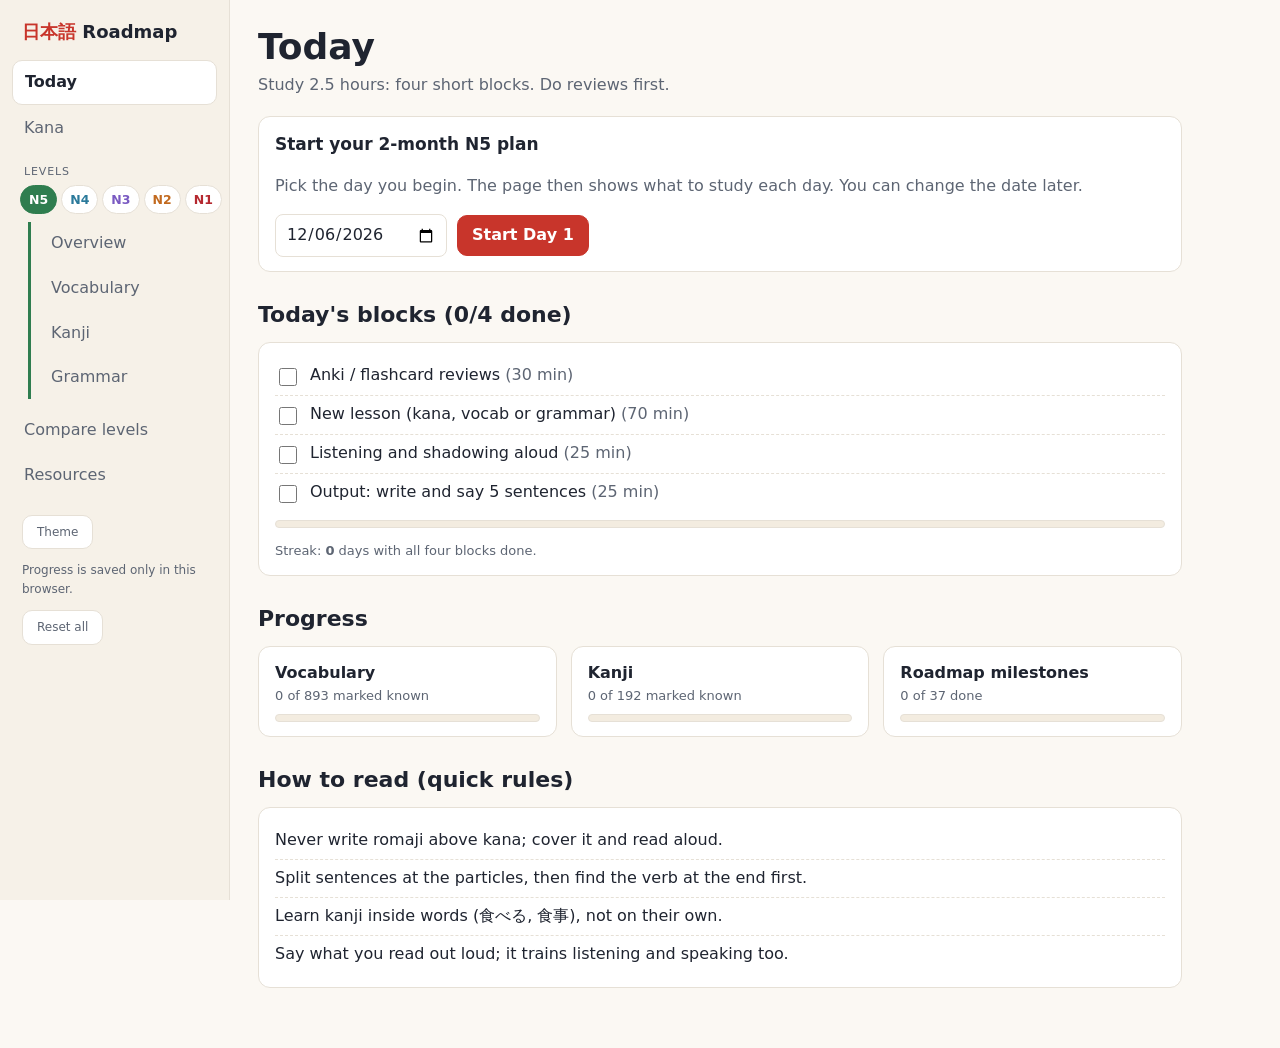
==== commit 2ecac641: "Add JLPT study site: N5 to N1 levels, kana tips, vocabulary Single-page static site (index.html, sty" ====
--- a/index.html
+++ b/index.html
@@ -1,930 +1,33 @@
 <!doctype html>
-<html lang="bn">
+<html lang="en">
 <head>
-<meta charset="UTF-8">
-<meta name="viewport" content="width=device-width, initial-scale=1.0">
-<title>শিশুর খাবার রোডম্যাপ</title>
-<link rel="preconnect" href="https://fonts.googleapis.com">
-<link rel="stylesheet" href="https://fonts.googleapis.com/css2?family=Baloo+Da+2:wght@500;600;700;800&family=Hind+Siliguri:wght@400;500;600;700&display=swap">
-<style>
-  :root{
-    --bg:#F4F5EF;
-    --surface:#FFFFFF;
-    --surface-2:#ECEEE4;
-    --ink:#2B3328;
-    --ink-soft:#5B6455;
-    --line:#DCDFD2;
-    --accent:#4F6B45;
-    --accent-tint:#E4EBDE;
-    --accent-2:#8A3F4C;
-    --accent-2-tint:#F3E3E3;
-    --muted-tint:#E9E9E1;
-    --rail:#C7CDBA;
-  }
-  @media (prefers-color-scheme: dark){
-    :root:not([data-theme="light"]){
-      --bg:#1A1F17;
-      --surface:#232921;
-      --surface-2:#2B3227;
-      --ink:#E9ECE2;
-      --ink-soft:#AEB6A2;
-      --line:#39412F;
-      --accent:#93B87E;
-      --accent-tint:#2E3A26;
-      --accent-2:#D99AA4;
-      --accent-2-tint:#3C2529;
-      --muted-tint:#2C3226;
-      --rail:#3A4230;
-    }
-  }
-  :root[data-theme="dark"]{
-    --bg:#1A1F17;
-    --surface:#232921;
-    --surface-2:#2B3227;
-    --ink:#E9ECE2;
-    --ink-soft:#AEB6A2;
-    --line:#39412F;
-    --accent:#93B87E;
-    --accent-tint:#2E3A26;
-    --accent-2:#D99AA4;
-    --accent-2-tint:#3C2529;
-    --muted-tint:#2C3226;
-    --rail:#3A4230;
-  }
-
-  *{box-sizing:border-box;}
-  html,body{margin:0;padding:0;}
-  body{
-    background:var(--bg);
-    color:var(--ink);
-    font-family:'Hind Siliguri','Noto Sans Bengali',system-ui,sans-serif;
-    line-height:1.65;
-  }
-  h1,h2,h3,.eyebrow,.chip,.stage-age{
-    font-family:'Baloo Da 2','Hind Siliguri',system-ui,sans-serif;
-  }
-  h1,h2,h3{text-wrap:balance;}
-  a{color:var(--accent);text-underline-offset:2px;}
-  :focus-visible{outline:2px solid var(--accent);outline-offset:2px;}
-
-  .page{max-width:760px;margin:0 auto;padding:24px 24px 80px;}
-
-  /* header */
-  .eyebrow{
-    font-size:13px;font-weight:600;letter-spacing:.06em;
-    color:var(--accent);text-transform:uppercase;
-    display:inline-block;margin-bottom:14px;
-  }
-  h1{font-size:clamp(30px,5vw,42px);font-weight:800;margin:0 0 12px;color:var(--ink);}
-  .subtitle{font-size:16.5px;color:var(--ink-soft);max-width:56ch;margin:0 0 20px;}
-
-  .print-btn{
-    font:inherit;font-size:13px;font-weight:600;padding:8px 16px;border-radius:8px;
-    border:1px solid var(--line);background:var(--surface);color:var(--ink-soft);
-    cursor:pointer;margin-bottom:28px;
-  }
-  .print-btn:hover{border-color:var(--accent);color:var(--accent);}
-
-  /* quick nav */
-  .quicknav{
-    position:sticky;top:0;z-index:20;display:flex;gap:8px;overflow-x:auto;
-    padding:12px 0;margin-bottom:32px;background:var(--bg);border-bottom:1px solid var(--line);
-  }
-  .quicknav a{
-    flex:none;font-size:13px;font-weight:600;padding:6px 14px;border-radius:99px;
-    background:var(--surface);border:1px solid var(--line);color:var(--ink-soft);
-    text-decoration:none;white-space:nowrap;
-  }
-  .quicknav a:hover,.quicknav a:focus-visible{color:var(--accent);border-color:var(--accent);}
-
-  /* overview timeline */
-  .overview{
-    background:var(--surface);border:1px solid var(--line);
-    border-radius:14px;padding:22px 24px 18px;margin-bottom:32px;
-  }
-  .overview-track{
-    position:relative;height:8px;border-radius:99px;background:var(--surface-2);margin:22px 0 8px;
-  }
-  .overview-seg{
-    position:absolute;top:0;height:100%;border-radius:99px;background:var(--accent);opacity:.85;
-  }
-  .overview-ticks{
-    display:flex;justify-content:space-between;
-    font-size:12px;color:var(--ink-soft);font-variant-numeric:tabular-nums;
-  }
-  .overview-labels{
-    display:flex;justify-content:space-between;font-size:12.5px;color:var(--ink-soft);
-    margin-bottom:2px;
-  }
-
-  /* generic tool/section card */
-  .tool-card{
-    background:var(--surface);border:1px solid var(--line);
-    border-radius:14px;padding:22px 24px;margin-bottom:32px; margin-top:30px; scroll-margin-top:64px;
-  }
-  .tool-card h2{font-size:19px;font-weight:700;margin:0 0 6px;}
-  .tool-desc{font-size:14px;color:var(--ink-soft);margin:0 0 16px;}
-  .sub-head{font-size:13px;font-weight:700;letter-spacing:.03em;text-transform:uppercase;color:var(--ink-soft);margin:20px 0 10px;}
-  .sub-head:first-of-type{margin-top:0;}
-
-  /* golden rule */
-  .golden-rule{
-    background:var(--accent-tint);border:1px solid var(--line);
-    border-inline-start:4px solid var(--accent);
-    border-radius:12px;padding:20px 22px;margin-bottom:32px;
-  }
-  .golden-rule h2{font-size:16px;font-weight:700;color:var(--accent);margin:0 0 8px;}
-  .golden-rule p{margin:0;font-size:15px;color:var(--ink);}
-
-  /* age calculator */
-  .age-form{display:flex;gap:10px;flex-wrap:wrap;}
-  .age-form input[type=date]{
-    font:inherit;font-size:14.5px;padding:9px 12px;border-radius:8px;
-    border:1px solid var(--line);background:var(--bg);color:var(--ink);
-  }
-  .age-form button{
-    font:inherit;font-weight:700;padding:9px 18px;border-radius:8px;border:none;
-    background:var(--accent);color:var(--surface);cursor:pointer;
-  }
-  .age-form button:hover{opacity:.9;}
-  .age-result{margin:14px 0 0;font-size:14.5px;color:var(--ink);min-height:1.4em;}
-
-  /* readiness / sign lists */
-  .sign-list{list-style:none;margin:0;padding:0;display:flex;flex-direction:column;gap:8px;}
-  .sign-list li{font-size:14.5px;padding-inline-start:22px;position:relative;}
-  .sign-list li::before{content:"✓";position:absolute;left:0;color:var(--accent);font-weight:700;}
-  [dir="rtl"] .sign-list li::before{left:auto;right:0;}
-  .sign-list.full li::before{content:"—";color:var(--accent-2);}
-
-  /* timeline of stages */
-  .timeline{position:relative;}
-  .stage{
-    position:relative;padding-inline-start:32px;padding-bottom:44px;
-    border-inline-start:2px solid var(--rail);
-  }
-  .stage:last-of-type{border-inline-start-color:transparent;padding-bottom:0;}
-  .stage::before{
-    content:"";position:absolute;left:-7px;top:2px;
-    width:12px;height:12px;border-radius:50%;
-    background:var(--accent);border:3px solid var(--bg);
-  }
-  [dir="rtl"] .stage::before{left:auto;right:-7px;}
-
-  .stage-card{
-    background:var(--surface);border:1px solid var(--line);
-    border-radius:14px;padding:22px 24px;scroll-margin-top:64px;
-    transition:box-shadow .3s ease,border-color .3s ease;
-  }
-  .stage-card.highlight{border-color:var(--accent);box-shadow:0 0 0 3px var(--accent-tint);}
-  .stage-head{
-    display:flex;align-items:baseline;justify-content:space-between;flex-wrap:wrap;gap:6px 16px;
-    margin-bottom:10px;
-  }
-  .stage-age{font-size:19px;font-weight:700;color:var(--ink);}
-  .stage-months{font-size:12.5px;color:var(--ink-soft);font-variant-numeric:tabular-nums;}
-
-  .stage-locator{position:relative;height:5px;border-radius:99px;background:var(--surface-2);margin-bottom:16px;}
-  .stage-locator span{position:absolute;top:0;height:100%;border-radius:99px;background:var(--accent);}
-
-  .stage-main{font-size:15px;margin:0 0 14px;color:var(--ink);}
-  .stage-main strong{color:var(--ink);}
-
-  .chip-row{display:flex;flex-wrap:wrap;gap:8px;margin-bottom:14px;}
-  .chip{
-    font-size:13px;font-weight:600;padding:5px 12px;border-radius:99px;
-    white-space:nowrap;
-  }
-  .chip.ok{background:var(--accent-tint);color:var(--accent);}
-  .chip.avoid{background:var(--accent-2-tint);color:var(--accent-2);}
-  .chip.neutral{background:var(--muted-tint);color:var(--ink-soft);}
-
-  .stage-detail{font-size:14.5px;color:var(--ink-soft);margin:0 0 8px;}
-  .stage-detail:last-child{margin-bottom:0;}
-  .stage-detail strong{color:var(--ink);font-weight:600;}
-
-  /* allergens / safety step lists */
-  .step-list{margin:0;padding-inline-start:20px;display:flex;flex-direction:column;gap:8px;font-size:14.5px;color:var(--ink);}
-  .step-list li::marker{color:var(--accent);font-weight:700;}
-  .alert-box{
-    margin-top:18px;background:var(--accent-2-tint);border:1px solid var(--line);
-    border-inline-start:4px solid var(--accent-2);border-radius:10px;padding:14px 16px;
-    font-size:14px;color:var(--ink);
-  }
-  .alert-box strong{color:var(--accent-2);}
-
-  .hazard-list{list-style:none;margin:0 0 14px;padding:0;display:flex;flex-direction:column;gap:8px;}
-  .hazard-list li{font-size:14.5px;padding-inline-start:24px;position:relative;color:var(--ink);}
-  .hazard-list li::before{content:"❌";position:absolute;left:0;top:1px;font-size:12px;}
-  [dir="rtl"] .hazard-list li::before{left:auto;right:0;}
-
-  /* feeding cues */
-  .cue-grid{display:grid;grid-template-columns:1fr;gap:20px;}
-  @media(min-width:560px){.cue-grid{grid-template-columns:1fr 1fr;}}
-  .cue-hungry{color:var(--accent);}
-  .cue-full{color:var(--accent-2);}
-
-  /* portions table */
-  .table-wrap{overflow-x:auto;}
-  .portion-table{width:100%;border-collapse:collapse;font-size:14px;}
-  .portion-table th,.portion-table td{text-align:start;padding:10px 12px;border-bottom:1px solid var(--line);}
-  .portion-table td{vertical-align:top;}
-  .portion-table th{font-size:12px;text-transform:uppercase;letter-spacing:.03em;color:var(--ink-soft);font-weight:700;}
-  .portion-table td{color:var(--ink);font-variant-numeric:tabular-nums;}
-
-  /* meal plan */
-  .meal-grid{display:grid;grid-template-columns:1fr;gap:24px;}
-  @media(min-width:560px){.meal-grid{grid-template-columns:1fr 1fr;}}
-  .meal-list{list-style:none;margin:0;padding:0;display:flex;flex-direction:column;gap:10px;}
-  .meal-list li{font-size:14px;display:flex;flex-direction:column;gap:2px;color:var(--ink);}
-  .meal-list li span{font-size:12px;font-weight:700;color:var(--accent);text-transform:uppercase;letter-spacing:.02em;}
-
-  /* tracker */
-  .tracker-grid{display:grid;grid-template-columns:repeat(auto-fill,minmax(150px,1fr));gap:10px;margin-bottom:16px;}
-  .tracker-item{
-    display:flex;align-items:center;gap:8px;font-size:14px;color:var(--ink);
-    background:var(--bg);border:1px solid var(--line);border-radius:8px;padding:9px 12px;cursor:pointer;
-  }
-  .tracker-item:has(input:checked){background:var(--accent-tint);border-color:var(--accent);color:var(--accent);}
-  .tracker-item input{accent-color:var(--accent);width:16px;height:16px;flex:none;}
-  .reset-btn{
-    font:inherit;font-size:13px;font-weight:600;padding:8px 16px;border-radius:8px;
-    border:1px solid var(--line);background:var(--surface);color:var(--ink-soft);cursor:pointer;
-  }
-  .reset-btn:hover{border-color:var(--accent-2);color:var(--accent-2);}
-
-  /* faq */
-  .faq-list{display:flex;flex-direction:column;gap:10px;}
-  .faq-item{border:1px solid var(--line);border-radius:10px;padding:2px 16px;background:var(--bg);}
-  .faq-item summary{
-    cursor:pointer;font-weight:600;padding:12px 0;list-style:none;position:relative;
-    padding-inline-end:24px;color:var(--ink);
-  }
-  .faq-item summary::-webkit-details-marker{display:none;}
-  .faq-item summary::after{content:"+";position:absolute;right:0;top:11px;color:var(--accent);font-weight:700;}
-  [dir="rtl"] .faq-item summary::after{right:auto;left:0;}
-  .faq-item[open] summary::after{content:"–";}
-  .faq-item p{margin:0 0 14px;font-size:14.5px;color:var(--ink-soft);}
-
-  /* recipe card */
-  .recipe{
-    background:var(--surface);border:1px solid var(--line);
-    border-radius:14px;padding:24px 26px;margin-bottom:32px;scroll-margin-top:64px;
-  }
-  .recipe h2{font-size:19px;font-weight:700;margin:0 0 6px;}
-  .recipe .tagline{font-size:14px;color:var(--ink-soft);margin:0 0 18px;}
-  .recipe-grid{display:grid;grid-template-columns:1fr;gap:18px;}
-  @media(min-width:560px){.recipe-grid{grid-template-columns:1.1fr 1fr;}}
-  .recipe-block h3{font-size:13px;font-weight:700;letter-spacing:.03em;text-transform:uppercase;color:var(--ink-soft);margin:0 0 10px;}
-  .ingredients{list-style:none;margin:0;padding:0;display:flex;flex-direction:column;gap:6px;}
-  .ingredients li{font-size:14.5px;padding-inline-start:18px;position:relative;color:var(--ink);}
-  .ingredients li::before{content:"•";position:absolute;left:0;color:var(--accent);}
-  [dir="rtl"] .ingredients li::before{left:auto;right:0;}
-  .avoid-list{list-style:none;margin:0;padding:0;display:flex;flex-direction:column;gap:6px;}
-  .avoid-list li{font-size:14.5px;color:var(--accent-2);}
-  .recipe-note{
-    margin-top:16px;padding-top:14px;border-top:1px solid var(--line);
-    font-size:14px;color:var(--ink-soft);
-  }
-  .recipe-note strong{color:var(--ink);}
-
-  footer{
-    margin-top:16px;padding-top:24px;border-top:1px solid var(--line);
-    font-size:13px;color:var(--ink-soft);
-  }
-  footer p{margin:0 0 8px;}
-  footer p:last-child{margin-bottom:0;}
-
-  .mini-recipe{
-    border:1px solid var(--line);border-radius:12px;padding:16px 18px;background:var(--bg);
-    break-inside:avoid;-webkit-column-break-inside:avoid;margin-bottom:16px;
-  }
-  .mini-recipe-head{display:flex;align-items:baseline;justify-content:space-between;gap:10px;margin-bottom:8px;flex-wrap:wrap;}
-  .mini-recipe h3{font-size:15.5px;font-weight:700;margin:0;color:var(--ink);}
-  .mini-recipe .age-tag{
-    font-size:11.5px;font-weight:600;color:var(--accent);background:var(--accent-tint);
-    padding:3px 9px;border-radius:99px;white-space:nowrap;
-  }
-  .mini-recipe p{font-size:13.5px;color:var(--ink-soft);margin:0 0 6px;line-height:1.55;}
-  .mini-recipe p:last-child{margin-bottom:0;}
-  .mini-recipe p strong{color:var(--ink);font-weight:600;}
-
-  @media print{
-    .quicknav,.print-btn,.reset-btn,.age-form{display:none;}
-    body{background:#fff;color:#000;}
-    .stage-card.highlight{box-shadow:none;}
-    a{color:#000;}
-  }
-</style>
+<meta charset="utf-8">
+<meta name="viewport" content="width=device-width, initial-scale=1">
+<title>Nihongo Roadmap</title>
+<link rel="stylesheet" href="style.css">
 </head>
 <body>
-
-<div class="page">
-
-  <span class="eyebrow">পরিপূরক খাবার পরিকল্পনা</span>
-  <h1>শিশুর খাবার রোডম্যাপ</h1>
-  <p class="subtitle">জন্ম থেকে ৩ বছর — যোগ করা চিনি, লবণ ও মধু ছাড়াই স্বাস্থ্যকর খাদ্যাভ্যাস গড়ে তোলার ধাপে ধাপে পরিকল্পনা, WHO-এর গাইডলাইন অনুসারে।</p>
-
-  <button type="button" class="print-btn" onclick="window.print()">🖨️ প্রিন্ট করুন</button>
-
-  <nav class="quicknav" aria-label="দ্রুত নেভিগেশন">
-    <a href="#calculator">ক্যালকুলেটর</a>
-    <a href="#readiness">প্রস্তুতির লক্ষণ</a>
-    <a href="#stages">সময়রেখা</a>
-    <a href="#allergens">অ্যালার্জি</a>
-    <a href="#alternatives">বিকল্প খাবার</a>
-    <a href="#safety">নিরাপত্তা</a>
-    <a href="#feeding-cues">খাওয়ানোর ইঙ্গিত</a>
-    <a href="#portions">পরিমাণ</a>
-    <a href="#meal-plan">দৈনিক মেনু</a>
-    <a href="#tracker">ট্র্যাকার</a>
-    <a href="#faq">প্রশ্নোত্তর</a>
-    <a href="#cereal">সেরেলাক</a>
-    <a href="#recipe">বরফি</a>
-    <a href="#more-recipes">আরও রেসিপি</a>
-  </nav>
-
-  <div class="overview">
-    <div class="overview-labels">
-      <span>জন্ম</span><span>৩ বছর</span>
+<div class="topbar">
+  <button class="btn" id="menu" aria-label="Open menu">Menu</button>
+  <b>日本語 Roadmap</b>
+</div>
+<div class="shell">
+  <aside class="side" id="side">
+    <div class="brand"><span class="jp">日本語</span> Roadmap</div>
+    <nav id="nav" aria-label="Main"></nav>
+    <div class="foot">
+      <button class="btn" id="theme">Theme</button>
+      <p>Progress is saved only in this browser.</p>
+      <button class="btn" id="reset">Reset all</button>
     </div>
-    <div class="overview-track">
-      <div class="overview-seg" style="left:0%;width:16.7%;background:var(--accent);"></div>
-      <div class="overview-seg" style="left:16.7%;width:16.6%;opacity:.65;"></div>
-      <div class="overview-seg" style="left:33.3%;width:33.4%;opacity:.45;"></div>
-      <div class="overview-seg" style="left:66.7%;width:33.3%;opacity:.28;"></div>
-    </div>
-    <div class="overview-ticks">
-      <span>০</span><span>৬ মাস</span><span>১২ মাস</span><span>২৪ মাস</span><span>৩৬ মাস</span>
-    </div>
-  </div>
-
-  <section id="calculator" class="tool-card">
-    <h2>শিশুর বয়স ক্যালকুলেটর</h2>
-    <p class="tool-desc">জন্ম তারিখ দিন — এখন কোন ধাপে আছে দেখুন, পাতাটি সেই ধাপে স্ক্রল করবে।</p>
-    <form id="ageForm" class="age-form">
-      <input type="date" id="birthDate" required aria-label="জন্ম তারিখ">
-      <button type="submit">ধাপ দেখুন</button>
-    </form>
-    <p id="ageResult" class="age-result" role="status"></p>
-  </section>
-
-  <section id="readiness" class="tool-card">
-    <h2>খাবার শুরুর প্রস্তুতির লক্ষণ</h2>
-    <p class="tool-desc">শুধু বয়স (৬ মাস) নয় — নিচের লক্ষণগুলো একসাথে দেখা গেলে বোঝা যায় শিশু কঠিন খাবারের জন্য প্রস্তুত।</p>
-    <ul class="sign-list">
-      <li>মাথা ও ঘাড় সোজা রাখতে পারা</li>
-      <li>সাহায্য নিয়ে বসতে পারা</li>
-      <li>জিভ দিয়ে খাবার ঠেলে বের করে দেওয়ার প্রতিফলন (tongue-thrust) কমে যাওয়া</li>
-      <li>খাবারের দিকে হাত বাড়ানো বা মুখ খোলার মতো আগ্রহ দেখানো</li>
-      <li>অন্যদের খেতে দেখে অনুকরণ করার চেষ্টা করা</li>
-    </ul>
-  </section>
-
-  <div class="golden-rule">
-    <h2>মূল নীতি</h2>
-    <p>শুধু "চিনি খাওয়াব না" নয় — <strong>"খাবারকে মিষ্টি বা লবণাক্ত করে খাওয়ানোর চেষ্টা করব না।"</strong> কলা, মিষ্টি কুমড়া, খেজুর বা দইয়ে বাড়তি চিনি না মিশিয়ে, আর ডাল-ভাত-সবজি-মাছ-ডিমে আলাদা লবণ না দিলে শিশু খাবারের আসল স্বাদ চিনতে শেখে। WHO এই প্রথম বছরগুলোকে দীর্ঘমেয়াদি খাদ্যাভ্যাস গঠনের সবচেয়ে গুরুত্বপূর্ণ সময় হিসেবে চিহ্নিত করে।</p>
-  </div>
-
-  <div class="timeline" id="stages">
-
-    <div class="stage">
-      <div class="stage-card" id="stage-0-6">
-        <div class="stage-head">
-          <span class="stage-age">জন্ম – ৬ মাস</span>
-          <span class="stage-months">Exclusive Breastfeeding</span>
-        </div>
-        <div class="stage-locator"><span style="left:0%;width:16.7%;"></span></div>
-        <p class="stage-main"><strong>মূল খাবার:</strong> শুধু বুকের দুধ; প্রয়োজন হলে চিকিৎসকের পরামর্শ অনুযায়ী ফর্মুলা।</p>
-        <div class="chip-row">
-          <span class="chip avoid">পানি ❌</span>
-          <span class="chip avoid">চিনি ❌</span>
-          <span class="chip avoid">লবণ ❌</span>
-          <span class="chip avoid">মধু ❌</span>
-          <span class="chip avoid">জুস ❌</span>
-        </div>
-        <p class="stage-detail">শুধু চিকিৎসাগত প্রয়োজনে ব্যতিক্রম। WHO প্রথম ৬ মাস exclusive breastfeeding-এর পরামর্শ দেয় — এই সময় অতিরিক্ত আর কিছুরই দরকার নেই।</p>
-      </div>
-    </div>
-
-    <div class="stage">
-      <div class="stage-card" id="stage-6-12">
-        <div class="stage-head">
-          <span class="stage-age">৬ – ১২ মাস</span>
-          <span class="stage-months">Complementary Feeding শুরু</span>
-        </div>
-        <div class="stage-locator"><span style="left:16.7%;width:16.6%;"></span></div>
-        <p class="stage-main"><strong>মূল খাবার:</strong> বুকের দুধ/ফর্মুলা চালিয়ে যাওয়া + ধীরে ধীরে বিভিন্ন স্বাভাবিক খাবার।</p>
-        <div class="chip-row">
-          <span class="chip ok">Added Sugar ০</span>
-          <span class="chip ok">Added Salt ০</span>
-          <span class="chip avoid">মধু ❌</span>
-        </div>
-        <p class="stage-detail"><strong>মধু:</strong> ১২ মাসের আগে একেবারেই নয় — botulism-এর ঝুঁকির কারণে।</p>
-        <p class="stage-detail"><strong>বৈচিত্র্য:</strong> ডিম, মাছ, মাংস, ডাল, শাকসবজি, ফল, শস্য, বাদাম/বীজ — বয়স ও টেক্সচার অনুযায়ী।</p>
-        <p class="stage-detail">ফলের স্বাভাবিক মিষ্টি চলবে — এটা added sugar নয়। টেক্সচার মিহি পিউরি থেকে শুরু করে ধীরে ধীরে ঘন করুন।</p>
-        <p class="stage-detail"><strong>আয়রন:</strong> ৬ মাস থেকে শরীরের আয়রন মজুদ কমতে শুরু করে — প্রথম খাবারে আয়রন সমৃদ্ধ খাবার (মাংস, ডাল, ফর্টিফায়েড সেরিয়াল) অগ্রাধিকার দিন।</p>
-        <p class="stage-detail"><strong>অ্যালার্জেন খাবার:</strong> ডিম, চিনাবাদাম, দুধজাত খাবার এখন থেকেই তাড়াতাড়ি পরিচয় করানো ভালো — <a href="#allergens">বিস্তারিত নিয়ম দেখুন ↓</a></p>
-      </div>
-    </div>
-
-    <div class="stage">
-      <div class="stage-card" id="stage-12-24">
-        <div class="stage-head">
-          <span class="stage-age">১ – ২ বছর</span>
-          <span class="stage-months">পারিবারিক খাবারে রূপান্তর</span>
-        </div>
-        <div class="stage-locator"><span style="left:33.3%;width:33.4%;"></span></div>
-        <p class="stage-main"><strong>মূল খাবার:</strong> পরিবারের খাবার থেকে খেতে পারবে, একই নীতি চালিয়ে যান।</p>
-        <div class="chip-row">
-          <span class="chip avoid">Added Sugar এড়িয়ে চলুন</span>
-          <span class="chip avoid">Added Salt এড়িয়ে চলুন</span>
-          <span class="chip neutral">মধু পরিমিত ✓</span>
-        </div>
-        <p class="stage-detail">খাবারকে চিনি/লবণ দিয়ে বেশি "টেস্টি" করার অভ্যাস না করানোই ভালো।</p>
-        <p class="stage-detail"><strong>এড়িয়ে চলুন:</strong> মিষ্টি পানীয়, প্যাকেটজাত মিষ্টান্ন, বিস্কুট, কেক।</p>
-      </div>
-    </div>
-
-    <div class="stage">
-      <div class="stage-card" id="stage-24-36">
-        <div class="stage-head">
-          <span class="stage-age">২ – ৩ বছর</span>
-          <span class="stage-months">সম্পূর্ণ পারিবারিক খাদ্যাভ্যাস</span>
-        </div>
-        <div class="stage-locator"><span style="left:66.7%;width:33.3%;"></span></div>
-        <p class="stage-main"><strong>মূল খাবার:</strong> সম্পূর্ণ পারিবারিক, বৈচিত্র্যময় ও ভারসাম্যপূর্ণ খাবার।</p>
-        <div class="chip-row">
-          <span class="chip avoid">Added Sugar সর্বনিম্ন</span>
-          <span class="chip avoid">Added Salt সর্বনিম্ন</span>
-          <span class="chip neutral">স্বাধীনভাবে খাওয়া</span>
-        </div>
-        <p class="stage-detail">নিজে হাতে খাওয়া ও নতুন টেক্সচার-স্বাদে অভ্যস্ত হওয়ার দিকে গুরুত্ব দিন।</p>
-        <p class="stage-detail"><strong>সতর্কতা:</strong> গোটা বাদাম বা শক্ত খাবারে দমবন্ধ (choking) হওয়ার ঝুঁকি থাকে — <a href="#safety">নিরাপত্তা নির্দেশিকা দেখুন ↓</a></p>
-      </div>
-    </div>
-
-  </div>
-
-  <section id="allergens" class="tool-card ">
-    <h2>অ্যালার্জেন খাবারের পরিচিতি</h2>
-    <p class="stage-detail">পুরনো ধারণা ছিল অ্যালার্জি-প্রবণ খাবার দেরিতে দেওয়াই নিরাপদ — কিন্তু বর্তমান WHO/AAP গাইডলাইন উল্টো কথা বলে: <strong>৬ মাস থেকেই এগুলো তাড়াতাড়ি ও নিয়মিতভাবে দেওয়া allergy-র ঝুঁকি বরং কমায়।</strong></p>
-
-    <h3 class="sub-head">সাধারণ অ্যালার্জেন খাবার</h3>
-    <div class="chip-row">
-      <span class="chip neutral">ডিম</span>
-      <span class="chip neutral">চিনাবাদাম</span>
-      <span class="chip neutral">গরুর দুধজাত</span>
-      <span class="chip neutral">গম</span>
-      <span class="chip neutral">সয়া</span>
-      <span class="chip neutral">মাছ</span>
-      <span class="chip neutral">চিংড়ি/শেলফিশ</span>
-      <span class="chip neutral">গাছ-বাদাম</span>
-    </div>
-
-    <h3 class="sub-head">কীভাবে পরিচয় করাবেন</h3>
-    <ol class="step-list">
-      <li>একবারে একটি নতুন অ্যালার্জেন খাবার দিন, মিহি পেস্ট/গুঁড়া আকারে — গোটা বাদাম নয়।</li>
-      <li>দিনের প্রথম ভাগে দিন, যাতে সারাদিন প্রতিক্রিয়া লক্ষ্য রাখা যায়।</li>
-      <li>২–৩ দিন অপেক্ষা করুন, এরপর পরবর্তী নতুন অ্যালার্জেন দিন।</li>
-      <li>সমস্যা না হলে, সহনশীলতা ধরে রাখতে সপ্তাহে কয়েকবার নিয়মিত খাদ্যতালিকায় রাখুন।</li>
-    </ol>
-
-    <div class="alert-box">
-      <strong>প্রতিক্রিয়ার লক্ষণ:</strong> চামড়ায় র‍্যাশ/আমবাত, ঠোঁট-মুখ ফুলে যাওয়া, বমি, শ্বাসকষ্ট। শ্বাসকষ্ট বা মুখ-গলা ফুলে গেলে সাথে সাথে জরুরি সেবা নিন। পারিবারিক ইতিহাসে গুরুতর অ্যালার্জি বা একজিমা থাকলে প্রথমবার দেওয়ার আগে চিকিৎসকের সাথে কথা বলুন।
-    </div>
-  </section>
-
-  <section id="alternatives" class="tool-card">
-    <h2>খাবারের বিকল্প</h2>
-    <p class="tool-desc">অ্যালার্জি, হাতের কাছে না থাকা, বা বাচ্চা পছন্দ না করলে — একই পুষ্টিগুণ পেতে যা দিতে পারেন।</p>
-    <div class="table-wrap">
-      <table class="portion-table">
-        <thead>
-          <tr><th>মূল খাবার</th><th>বিকল্প</th><th>কেন লাগতে পারে</th></tr>
-        </thead>
-        <tbody>
-          <tr><td>ডিম</td><td>মাছ, মুরগি, ডাল, দই</td><td>অ্যালার্জি বা হাতের কাছে না থাকলে</td></tr>
-          <tr><td>দুধ/দই/পনির</td><td>ক্যালসিয়াম-ফর্টিফায়েড সয়া/ওট দুধ, তিল বাটা, সবুজ শাক</td><td>দুধে এলার্জি বা lactose intolerance</td></tr>
-          <tr><td>চিনাবাদাম</td><td>তিল বাটা, কুমড়ার বিচি বাটা, সূর্যমুখী বীজ বাটা</td><td>চিনাবাদাম এলার্জি</td></tr>
-          <tr><td>গাছ-বাদাম</td><td>বীজজাতীয় খাবার (তিল, কুমড়ার বিচি), ডাল</td><td>ট্রি-নাট এলার্জি</td></tr>
-          <tr><td>মাছ</td><td>মুরগি, ডিম, ডাল + ফ্ল্যাক্সসিড/চিয়া গুঁড়া</td><td>মাছে এলার্জি বা না থাকলে (ওমেগা-৩-এর জন্য)</td></tr>
-          <tr><td>চিংড়ি/শেলফিশ</td><td>মুরগি, সাধারণ মাছ, ডিম</td><td>শেলফিশ এলার্জির ঝুঁকি তুলনামূলক বেশি</td></tr>
-          <tr><td>গম</td><td>ভাত, গ্লুটেন-ফ্রি ওটস, ভুট্টা</td><td>গ্লুটেন সংবেদনশীলতা/সিলিয়াক</td></tr>
-          <tr><td>সয়া</td><td>মসুর ডাল, মুরগি, ডিম</td><td>সয়া এলার্জি</td></tr>
-          <tr><td>মাংস</td><td>ডাল, পালং শাক + ভিটামিন সি সমৃদ্ধ ফল, ফর্টিফায়েড সেরিয়াল</td><td>আয়রনের জন্য — মাংস না থাকলে বা নিরামিষ পরিবার</td></tr>
-          <tr><td>কলা</td><td>পাকা পেঁপে, আম</td><td>মৌসুমে না পাওয়া গেলে</td></tr>
-          <tr><td>গাজর</td><td>মিষ্টি কুমড়া, মিষ্টি আলু</td><td>মৌসুমে না পাওয়া গেলে</td></tr>
-          <tr><td>আখরোট</td><td>কুমড়ার বিচি বাটা, সূর্যমুখী বীজ বাটা, তিল বাটা</td><td>ট্রি-নাট এলার্জি</td></tr>
-          <tr><td>পেস্তা/হ্যাজেলনাট</td><td>কুমড়ার বিচি বাটা, তিল বাটা</td><td>ট্রি-নাট এলার্জি</td></tr>
-          <tr><td>ফ্ল্যাক্সসিড/চিয়া বীজ</td><td>তিল বাটা, কুমড়ার বিচি বাটা</td><td>ওমেগা-৩-এর বিকল্প উৎস, না থাকলে</td></tr>
-          <tr><td>তিল/তাহিনি</td><td>সূর্যমুখী বীজ বাটা, কুমড়ার বিচি বাটা</td><td>তিল এলার্জি</td></tr>
-          <tr><td>ওটস</td><td>ভাত, ভুট্টার দালিয়া, রাগি (ফিঙ্গার মিলেট)</td><td>গ্লুটেন সংক্রমণের ঝুঁকি (non-certified oats), না পাওয়া গেলে</td></tr>
-          <tr><td>আলু</td><td>মিষ্টি আলু, মিষ্টি কুমড়া</td><td>বৈচিত্র্য বা না থাকলে</td></tr>
-          <tr><td>টমেটো</td><td>মিষ্টি কুমড়া পিউরি, গাজর</td><td>টক/অ্যাসিডিটির কারণে প্রথমদিকে এড়াতে চাইলে</td></tr>
-          <tr><td>নারিকেল</td><td>তিল বাটা, ঘি</td><td>নারিকেল এলার্জি (বিরল, কিছু দেশে ট্রি-নাট হিসেবে গণ্য)</td></tr>
-          <tr><td>অ্যাভোকাডো</td><td>পাকা কলা (ম্যাশ), ঘি মেশানো ভাত</td><td>স্থানীয়ভাবে না পাওয়া গেলে (স্বাস্থ্যকর ফ্যাটের বিকল্প)</td></tr>
-        </tbody>
-      </table>
-    </div>
-    <p class="stage-detail">নতুন বিকল্প খাবারও অ্যালার্জেন হতে পারে (যেমন তিল, ডাল) — এটিও প্রথমবার অল্প পরিমাণে দিয়ে প্রতিক্রিয়া লক্ষ্য রাখুন। বিস্তারিত <a href="#allergens">অ্যালার্জেন পরিচিতি বিভাগে দেখুন ↑</a></p>
-  </section>
-
-  <section id="safety" class="tool-card">
-    <h2>নিরাপত্তা: দমবন্ধ (Choking) এড়ানো</h2>
-
-    <h3 class="sub-head">যেসব খাবার ঝুঁকিপূর্ণ</h3>
-    <ul class="hazard-list">
-      <li>গোটা আঙুর বা চেরি টমেটো (চার ভাগ না করে কাটা)</li>
-      <li>পপকর্ন, শক্ত ক্যান্ডি/লজেন্স</li>
-      <li>গোটা বাদাম ও বীজ</li>
-      <li>বড় টুকরায় মাংস বা পনির</li>
-      <li>হট ডগ/সসেজের গোল টুকরা</li>
-      <li>ঘন পিনাট বাটার (চামচে করে দেওয়া)</li>
-      <li>কাঁচা শক্ত সবজি বা ফল (গাজর, আপেলের বড় টুকরা)</li>
-    </ul>
-    <p class="stage-detail">নিরাপদ করতে: ফল/সবজি চার ভাগ বা মিহি করে কাটুন, বাদাম গুঁড়া/পেস্ট করুন, মাংস নরম ও ছোট টুকরা করুন।</p>
-
-    <h3 class="sub-head">দমবন্ধ হলে প্রাথমিক চিকিৎসা (১ বছরের কম)</h3>
-    <ol class="step-list">
-      <li>শিশুকে বাহুর ওপর উপুড় করে শুইয়ে মাথা শরীরের চেয়ে নিচু রাখুন, থুতনি ধরে সাপোর্ট দিন।</li>
-      <li>হাতের তালুর গোড়া দিয়ে দুই কাঁধের মাঝখানে ৫টি জোরে ব্যাক ব্লো দিন।</li>
-      <li>খাবার বের না হলে শিশুকে চিৎ করে ঘুরিয়ে বুকের হাড়ের নিচের অর্ধেকে দুই আঙুল দিয়ে ৫টি চেস্ট থ্রাস্ট দিন।</li>
-      <li>খাবার বের না হওয়া বা শিশু কাঁদতে/শ্বাস নিতে শুরু না করা পর্যন্ত পালাক্রমে চালিয়ে যান।</li>
-      <li>শিশু অজ্ঞান হয়ে গেলে সাথে সাথে জরুরি সেবা কল করুন এবং প্রশিক্ষিত হলে CPR শুরু করুন।</li>
-    </ol>
-
-    <div class="alert-box">
-      এই তথ্য শুধু প্রাথমিক ধারণার জন্য — বাস্তব প্রশিক্ষণের বিকল্প নয়। সম্ভব হলে একটি স্বীকৃত ইনফ্যান্ট CPR/ফার্স্ট এইড কোর্স করুন এবং জরুরি নম্বর হাতের কাছে রাখুন।
-    </div>
-  </section>
-
-  <section id="feeding-cues" class="tool-card">
-    <h2>খাওয়ানোর ইঙ্গিত চিনুন</h2>
-    <p class="tool-desc">জোর করে খাওয়ানো এড়িয়ে চলুন — শিশুকে নিজের ক্ষুধা ও তৃপ্তির সংকেত অনুসরণ করতে দিন।</p>
-    <div class="cue-grid">
-      <div class="cue-col">
-        <h3 class="sub-head cue-hungry">ক্ষুধার লক্ষণ</h3>
-        <ul class="sign-list">
-          <li>হাত বা আঙুল মুখে দেওয়া</li>
-          <li>খাবারের দিকে হাত বাড়ানো</li>
-          <li>মুখ খোলা বা সামনে ঝোঁকা</li>
-        </ul>
-      </div>
-      <div class="cue-col">
-        <h3 class="sub-head cue-full">পেট ভরার লক্ষণ</h3>
-        <ul class="sign-list full">
-          <li>মুখ ঘুরিয়ে নেওয়া</li>
-          <li>চামচ ঠেলে দেওয়া</li>
-          <li>মুখ বন্ধ রাখা বা আগ্রহ হারানো</li>
-        </ul>
-      </div>
-    </div>
-  </section>
-
-  <section id="portions" class="tool-card">
-    <h2>পরিমাণ নির্দেশিকা (আনুমানিক)</h2>
-    <p class="tool-desc">এগুলো শুরুর নির্দেশিকা মাত্র — শিশুকে তার নিজের ক্ষুধা অনুযায়ী কম-বেশি খেতে দিন, জোর করবেন না।</p>
-    <div class="table-wrap">
-      <table class="portion-table">
-        <thead>
-          <tr><th>বয়স</th><th>প্রতি বেলা পরিমাণ</th><th>বেলার সংখ্যা</th></tr>
-        </thead>
-        <tbody>
-          <tr><td>৬–৮ মাস</td><td>২–৩ টেবিল চামচ</td><td>দিনে ২–৩ বেলা</td></tr>
-          <tr><td>৯–১১ মাস</td><td>¼–½ কাপ</td><td>দিনে ৩ বেলা + ১–২ নাশতা</td></tr>
-          <tr><td>১২–২৩ মাস</td><td>½–¾ কাপ</td><td>দিনে ৩ বেলা + ২ নাশতা</td></tr>
-          <tr><td>২–৩ বছর</td><td>¾–১ কাপ</td><td>দিনে ৩ বেলা + ২ নাশতা</td></tr>
-        </tbody>
-      </table>
-    </div>
-  </section>
-
-  <section id="meal-plan" class="tool-card">
-    <h2>দৈনিক মেনুর নমুনা</h2>
-    <div class="meal-grid">
-      <div class="meal-col">
-        <h3 class="sub-head">৬–১২ মাস</h3>
-        <ul class="meal-list">
-          <li><span>সকাল ৮টা</span>বুকের দুধ/ফর্মুলা</li>
-          <li><span>সকাল ৯টা</span>আয়রন সমৃদ্ধ পিউরি (ডাল/মাংস) + ফল</li>
-          <li><span>দুপুর ১২টা</span>বুকের দুধ/ফর্মুলা</li>
-          <li><span>বিকাল ৩টা</span>সবজি পিউরি + শস্য</li>
-          <li><span>সন্ধ্যা ৬টা</span>বুকের দুধ/ফর্মুলা</li>
-          <li><span>রাত ৮টা</span>ঘুমানোর আগে দুধ</li>
-        </ul>
-      </div>
-      <div class="meal-col">
-        <h3 class="sub-head">১–৩ বছর</h3>
-        <ul class="meal-list">
-          <li><span>সকাল</span>নাশতা: রুটি/ভাত + ডিম বা ডাল + ফল</li>
-          <li><span>সকাল ১০টা</span>নাশতা: ফল বা বাদাম-বীজের গুঁড়া</li>
-          <li><span>দুপুর</span>ভাত + সবজি + ডাল/মাছ/মাংস</li>
-          <li><span>বিকাল</span>নাশতা: দই বা হালকা খাবার</li>
-          <li><span>রাত</span>পরিবারের সাথে হালকা খাবার</li>
-        </ul>
-      </div>
-    </div>
-  </section>
-
-  <section id="tracker" class="tool-card">
-    <h2>প্রথম খাবার ট্র্যাকার</h2>
-    <p class="tool-desc">কোন খাবার ইতিমধ্যে পরিচয় করানো হয়েছে তা টিক দিয়ে রাখুন — এই ব্রাউজারে পরের ভিজিটেও মনে থাকবে।</p>
-    <div class="tracker-grid" id="trackerGrid">
-      <label class="tracker-item"><input type="checkbox" data-food="rice"><span>ভাত/সেরিয়াল</span></label>
-      <label class="tracker-item"><input type="checkbox" data-food="lentil"><span>ডাল</span></label>
-      <label class="tracker-item"><input type="checkbox" data-food="sweetpotato"><span>মিষ্টি আলু</span></label>
-      <label class="tracker-item"><input type="checkbox" data-food="carrot"><span>গাজর</span></label>
-      <label class="tracker-item"><input type="checkbox" data-food="banana"><span>কলা</span></label>
-      <label class="tracker-item"><input type="checkbox" data-food="apple"><span>আপেল</span></label>
-      <label class="tracker-item"><input type="checkbox" data-food="chicken"><span>মুরগি</span></label>
-      <label class="tracker-item"><input type="checkbox" data-food="fish"><span>মাছ</span></label>
-      <label class="tracker-item"><input type="checkbox" data-food="egg"><span>ডিম</span></label>
-      <label class="tracker-item"><input type="checkbox" data-food="peanut"><span>চিনাবাদাম (পেস্ট)</span></label>
-      <label class="tracker-item"><input type="checkbox" data-food="dairy"><span>দই/পনির</span></label>
-      <label class="tracker-item"><input type="checkbox" data-food="wheat"><span>গম</span></label>
-      <label class="tracker-item"><input type="checkbox" data-food="soy"><span>সয়া</span></label>
-      <label class="tracker-item"><input type="checkbox" data-food="sesame"><span>তিল</span></label>
-      <label class="tracker-item"><input type="checkbox" data-food="shellfish"><span>চিংড়ি/শেলফিশ</span></label>
-      <label class="tracker-item"><input type="checkbox" data-food="treenut"><span>গাছ-বাদাম</span></label>
-    </div>
-    <button type="button" id="trackerReset" class="reset-btn">রিসেট করুন</button>
-  </section>
-
-  <section id="faq" class="tool-card">
-    <h2>সাধারণ জিজ্ঞাসা</h2>
-    <div class="faq-list">
-      <details class="faq-item">
-        <summary>বাচ্চা নতুন খাবার খেতে না চাইলে কী করব?</summary>
-        <p>একটি নতুন খাবার গ্রহণযোগ্য হতে ৮–১৫ বার চেষ্টা লাগতে পারে — হাল ছাড়বেন না, চাপ না দিয়ে বারবার অফার করতে থাকুন।</p>
-      </details>
-      <details class="faq-item">
-        <summary>এক বেলা কম খেলে চিন্তার কিছু আছে?</summary>
-        <p>বাচ্চাদের ক্ষুধা দিনে দিনে ওঠানামা করে — একবেলার পরিমাণ নয়, সপ্তাহ জুড়ে সামগ্রিক খাদ্যাভ্যাস দেখুন।</p>
-      </details>
-      <details class="faq-item">
-        <summary>বাচ্চা শুধু একই খাবার বারবার চায় — এটা কি স্বাভাবিক?</summary>
-        <p>হ্যাঁ, এটা বিকাশের একটি সাধারণ ধাপ (food jag)। পাশাপাশি অন্য খাবারও অফার করতে থাকুন, ধীরে ধীরে বৈচিত্র্য ফিরবে।</p>
-      </details>
-      <details class="faq-item">
-        <summary>টিভি বা মোবাইল দেখিয়ে খাওয়ানো কি ঠিক আছে?</summary>
-        <p>এড়িয়ে চলাই ভালো — এতে শিশু নিজের ক্ষুধা-তৃপ্তির সংকেত চিনতে শেখে না, যা দীর্ঘমেয়াদে খাদ্যাভ্যাসে সমস্যা তৈরি করতে পারে।</p>
-      </details>
-      <details class="faq-item">
-        <summary>পানি কখন থেকে দেওয়া যাবে?</summary>
-        <p>৬ মাস বয়স থেকে খাবারের সাথে অল্প পরিমাণে পানি দেওয়া যায় — তার আগে নয়।</p>
-      </details>
-    </div>
-  </section>
-
-  <div class="recipe" id="cereal">
-    <h2>ঘরে তৈরি বেবি সেরেলাক</h2>
-    <p class="tagline">প্যাকেটজাত সেরেলাকের বদলে বাড়িতেই বানানো যায় — উপকরণ, তাজা থাকা ও চিনি/লবণ সম্পূর্ণ নিয়ন্ত্রণে রাখা যায়।</p>
-
-    <div class="alert-box">
-      <strong>কেন ঘরে বানাবেন:</strong> ২০২৪ সালে আন্তর্জাতিক তদন্তে (Public Eye/IBFAN) দেখা গেছে, ইউরোপে বিক্রি হওয়া চিনি-মুক্ত সেরেলাকের তুলনায় বাংলাদেশসহ কিছু নিম্ন ও মধ্যম আয়ের দেশে বিক্রি হওয়া সংস্করণে বাড়তি চিনি যোগ করা হয়। ঘরে বানালে চিনি, লবণ ও প্রিজারভেটিভ সম্পূর্ণ এড়ানো যায়, খরচও কম হয়, আর উপকরণ কতটা তাজা তা নিজেই নিশ্চিত করা যায়।
-    </div>
-
-    <div class="recipe-grid">
-      <div class="recipe-block">
-        <h3>মূল উপকরণ</h3>
-        <ul class="ingredients">
-          <li>চাল (আতপ/সেদ্ধ চাল)</li>
-          <li>লাল মুগ ডাল (খোসা ছাড়ানো)</li>
-          <li>ঐচ্ছিক: ওটস বা রাগি (ফিঙ্গার মিলেট — একধরনের ছোট দানার শস্য, না পেলে বাদ দিন) — বাড়তি আয়রন-ক্যালসিয়ামের জন্য</li>
-        </ul>
-      </div>
-      <div class="recipe-block">
-        <h3>বাদ দিন</h3>
-        <ul class="avoid-list">
-          <li>❌ চিনি</li>
-          <li>❌ লবণ</li>
-          <li>❌ প্রিজারভেটিভ/কৃত্রিম ফ্লেভার</li>
-        </ul>
-      </div>
-    </div>
-
-    <h3 class="sub-head">গুঁড়া বানানোর পদ্ধতি</h3>
-    <ol class="step-list">
-      <li>চাল ও ডাল আলাদা আলাদাভাবে অল্প আঁচে শুকনো তাওয়ায় ভাজুন, যতক্ষণ না হালকা সুগন্ধ বের হয় — বাদামি করে পোড়াবেন না।</li>
-      <li>সম্পূর্ণ ঠান্ডা হতে দিন, তারপর ড্রাই গ্রাইন্ডার/ব্লেন্ডারে মিহি গুঁড়া করুন।</li>
-      <li>ছাঁকনি দিয়ে ছেঁকে মোটা অংশ বাদ দিন।</li>
-      <li>শুকনো, বায়ুরোধী কৌটায় সংরক্ষণ করুন — ঘরের তাপমাত্রায় ২–৩ সপ্তাহ, ফ্রিজে বেশি দিন ভালো থাকে।</li>
-    </ol>
-
-    <h3 class="sub-head">রান্নার নিয়ম</h3>
-    <ol class="step-list">
-      <li>১–২ টেবিল চামচ গুঁড়া পানি বা বুকের দুধ/ফর্মুলার সাথে মিশিয়ে নিন।</li>
-      <li>অল্প আঁচে ৫–৮ মিনিট ক্রমাগত নাড়তে নাড়তে সেদ্ধ করুন, যতক্ষণ না নরম-পাতলা পিউরি টেক্সচার হয়।</li>
-      <li>একটু ঠান্ডা হলে সামান্য ঘি বা ম্যাশ করা ফল/সবজি মিশিয়ে দিন — চিনি ছাড়াই বাড়তি ক্যালরি ও স্বাদের জন্য।</li>
-    </ol>
-
-    <h3 class="sub-head">কোন ফল/সবজি মেশাবেন</h3>
-    <div class="recipe-grid">
-      <div class="recipe-block">
-        <h3>ফল (ম্যাশ/পিউরি করে)</h3>
-        <ul class="ingredients">
-          <li>পাকা কলা</li>
-          <li>পাকা পেঁপে</li>
-          <li>সিদ্ধ/ভাপে দেওয়া আপেল</li>
-          <li>পাকা আম (মৌসুমে)</li>
-          <li>নাশপাতি (সিদ্ধ)</li>
-          <li>অল্প খেজুর পেস্ট</li>
-        </ul>
-      </div>
-      <div class="recipe-block">
-        <h3>সবজি (সেদ্ধ করে ম্যাশ)</h3>
-        <ul class="ingredients">
-          <li>মিষ্টি আলু</li>
-          <li>মিষ্টি কুমড়া</li>
-          <li>গাজর</li>
-          <li>ফুলকপি/ব্রকলি</li>
-          <li>মটরশুঁটি</li>
-          <li>পালং শাক (অল্প পরিমাণে)</li>
-        </ul>
-      </div>
-    </div>
-    <p class="stage-detail">একবারে একটি নতুন ফল/সবজি যোগ করুন, ২–৩ দিন অপেক্ষা করে প্রতিক্রিয়া লক্ষ্য রাখুন — <a href="#allergens">অ্যালার্জেন পরিচিতি দেখুন ↑</a>। পালং শাক, বিট বা শালগমের মতো নাইট্রেট-সমৃদ্ধ শাকসবজি অল্প পরিমাণে দিন এবং সপ্তাহে বেশ কয়েকবার এড়িয়ে চলুন।</p>
-
-    <p class="stage-detail"><strong>আয়রন বাড়াতে:</strong> শুধু চাল-ডালের গুঁড়ায় আয়রন কম শোষিত হয় — সপ্তাহে কয়েকবার আলাদাভাবে রান্না করা মাংস/মাছ/ডিমের পিউরি সাথে দিন, আর ভিটামিন সি সমৃদ্ধ ফল (কমলা, পেয়ারা) একসাথে দিলে আয়রন শোষণ বাড়ে।</p>
-    <p class="recipe-note"><strong>সংরক্ষণ সতর্কতা:</strong> গুঁড়া শুকনো অবস্থায় রাখুন। রান্না করা পোরিজ ফ্রিজে সর্বোচ্চ ২৪ ঘণ্টা রাখা যায় — এর বেশি নয়। প্রতিবার তাজা বানানোই সবচেয়ে নিরাপদ।</p>
-  </div>
-
-  <div class="recipe" id="recipe">
-    <h2>বাদাম–খেজুর বরফি, নতুনভাবে</h2>
-    <p class="tagline">"মিষ্টি" হিসেবে নয় — একটা nut-and-seed food হিসেবে বানান।</p>
-    <div class="recipe-grid">
-      <div class="recipe-block">
-        <h3>উপকরণ</h3>
-        <ul class="ingredients">
-          <li>কাজু</li>
-          <li>কাঠবাদাম</li>
-          <li>তিল</li>
-          <li>কুমড়ার বিচি</li>
-          <li>অল্প খেজুর</li>
-        </ul>
-      </div>
-      <div class="recipe-block">
-        <h3>বাদ দিন</h3>
-        <ul class="avoid-list">
-          <li>❌ চিনি</li>
-          <li>❌ মধু (১ বছরের কম বয়সে)</li>
-          <li>❌ লবণ</li>
-          <li>❌ কনডেন্সড মিল্ক</li>
-          <li>❌ সিরাপ</li>
-        </ul>
-      </div>
-    </div>
-    <p class="recipe-note"><strong>টেক্সচার সতর্কতা:</strong> বাচ্চা খাওয়া শুরু করলে গোটা বাদাম/বিচি বা শক্ত বরফির টুকরা দেবেন না — বয়স অনুযায়ী মিহি গুঁড়া বা নরম পেস্ট করে দিন। WHO-ও বয়স বাড়ার সঙ্গে খাবারের টেক্সচার ধীরে ধীরে পরিবর্তনের পরামর্শ দেয়।</p>
-  </div>
-
-  <section id="more-recipes" class="tool-card">
-    <h2>আরও ঘরে তৈরি খাবার</h2>
-    <p class="tool-desc">একঘেয়েমি এড়াতে বৈচিত্র্য আনুন — নিচের সবগুলোতেই যোগ করা চিনি, লবণ বা মধু নেই।</p>
-      <div class="mini-recipe">
-        <div class="mini-recipe-head"><h3>সবজি খিচুড়ি</h3><span class="age-tag">৬–৮ মাস+</span></div>
-        <p><strong>উপকরণ:</strong> ভাত, মুগ ডাল, মিষ্টি আলু/গাজর/লাউ, সামান্য ঘি, হলুদ।</p>
-        <p><strong>পদ্ধতি:</strong> সব একসাথে নরম হওয়া পর্যন্ত সেদ্ধ করে ম্যাশ করুন। ১ বছরের নিচে লবণ দেবেন না।</p>
-      </div>
-      <div class="mini-recipe">
-        <div class="mini-recipe-head"><h3>রাগি-কলা পুডিং</h3><span class="age-tag">৭–৮ মাস+</span></div>
-        <p><strong>রাগি কী:</strong> ফিঙ্গার মিলেট নামের একধরনের ছোট দানার শস্য (দক্ষিণ ভারতে বেশি প্রচলিত) — স্বাভাবিক শস্যের মধ্যে সবচেয়ে বেশি ক্যালসিয়াম থাকে। বাংলাদেশের সাধারণ দোকানে সহজে পাওয়া নাও যেতে পারে, অর্গানিক/হেলথ ফুড শপ বা অনলাইন গ্রোসারিতে "ragi flour" নামে খুঁজুন।</p>
-        <p><strong>উপকরণ:</strong> রাগির গুঁড়া, পাকা কলা, বুকের দুধ/পানি।</p>
-        <p><strong>পদ্ধতি:</strong> রাগির গুঁড়া পানিতে সেদ্ধ করে ম্যাশ করা কলা মিশিয়ে দিন — চিনি ছাড়াই স্বাভাবিক মিষ্টি, ক্যালসিয়াম-আয়রন সমৃদ্ধ।</p>
-        <p><strong>না পেলে:</strong> চালের গুঁড়া বা ওটস দিয়ে একই পদ্ধতিতে বানাতে পারেন — স্বাদ একই রকম মিষ্টি হবে না, তবে পুষ্টিগুণ কাছাকাছি।</p>
-      </div>
-      <div class="mini-recipe">
-        <div class="mini-recipe-head"><h3>ওটস-কলা প্যানকেক</h3><span class="age-tag">৯–১০ মাস+</span></div>
-        <p><strong>উপকরণ:</strong> ওটসের গুঁড়া, পাকা কলা (চটকানো), ডিম (ঐচ্ছিক বাইন্ডার)।</p>
-        <p><strong>পদ্ধতি:</strong> একসাথে মিশিয়ে অল্প ঘিয়ে ছোট প্যানকেক ভেজে নিন — হাতে ধরে খাওয়ার (self-feeding) অভ্যাস তৈরি করে।</p>
-      </div>
-      <div class="mini-recipe">
-        <div class="mini-recipe-head"><h3>নরম মুরগি/মাছের কোপ্তা</h3><span class="age-tag">১০–১২ মাস+</span></div>
-        <p><strong>উপকরণ:</strong> সেদ্ধ মুরগি/মাছ (কাঁটা ছাড়া) কিমা, সেদ্ধ আলু, সামান্য ঘি।</p>
-        <p><strong>পদ্ধতি:</strong> একসাথে মেখে ছোট নরম বল বানিয়ে ভাপে বা অল্প তেলে হালকা সেঁকে নিন — চিবানোর অভ্যাস তৈরি করে ও আয়রনের ভালো উৎস।</p>
-      </div>
-      <div class="mini-recipe">
-        <div class="mini-recipe-head"><h3>ফল-দই মিশ্রণ</h3><span class="age-tag">৮ মাস+</span></div>
-        <p><strong>উপকরণ:</strong> টক দই, ম্যাশ করা পাকা ফল (কলা/আম/পেঁপে)।</p>
-        <p><strong>পদ্ধতি:</strong> দইয়ের সাথে ফল মিশিয়ে দিন — আলাদা চিনি ছাড়াই মিষ্টি স্বাদ পাওয়া যায়। দুধজাত খাবার পরিচয়ের পর দিন।</p>
-      </div>
-      <div class="mini-recipe">
-        <div class="mini-recipe-head"><h3>মসুর ডাল-সবজির স্যুপ</h3><span class="age-tag">১–৩ বছর</span></div>
-        <p><strong>উপকরণ:</strong> মসুর ডাল, গাজর/টমেটো/লাউ, হালকা রসুন-জিরা, সামান্য ঘি।</p>
-        <p><strong>পদ্ধতি:</strong> সব সেদ্ধ করে ব্লেন্ড করুন — পরিবারের বাকি খাবারে লবণ দেওয়ার আগেই শিশুর ভাগ আলাদা করে তুলে রাখুন।</p>
-      </div>
-  </section>
-
-  <footer>
-    <p>এই রোডম্যাপ WHO-এর সাধারণ গাইডলাইনের ওপর ভিত্তি করে তৈরি একটি প্র্যাকটিক্যাল সহায়িকা। প্রতিটি শিশুর প্রয়োজন আলাদা হতে পারে — অ্যালার্জি, বৃদ্ধি বা যেকোনো নির্দিষ্ট স্বাস্থ্য সংক্রান্ত সিদ্ধান্তের আগে শিশু বিশেষজ্ঞের পরামর্শ নিন।</p>
-    <p>এই সাইটের নিরাপত্তা ও প্রাথমিক চিকিৎসা সংক্রান্ত তথ্য কোনো প্রশিক্ষণ বা পেশাদার চিকিৎসা পরামর্শের বিকল্প নয়।</p>
-  </footer>
-
+  </aside>
+  <main id="view" tabindex="-1"></main>
 </div>
-
-<script>
-(function(){
-  var stageEls = {
-    0: document.getElementById('stage-0-6'),
-    1: document.getElementById('stage-6-12'),
-    2: document.getElementById('stage-12-24'),
-    3: document.getElementById('stage-24-36')
-  };
-  var stageNames = ['জন্ম – ৬ মাস','৬ – ১২ মাস','১ – ২ বছর','২ – ৩ বছর'];
-
-  function monthsBetween(birth, today){
-    var months = (today.getFullYear() - birth.getFullYear()) * 12 + (today.getMonth() - birth.getMonth());
-    if(today.getDate() < birth.getDate()) months--;
-    return months;
-  }
-
-  function stageIndex(months){
-    if(months < 6) return 0;
-    if(months < 12) return 1;
-    if(months < 24) return 2;
-    if(months < 36) return 3;
-    return -1;
-  }
-
-  function highlightStage(idx){
-    Object.keys(stageEls).forEach(function(key){
-      if(stageEls[key]) stageEls[key].classList.remove('highlight');
-    });
-    if(idx >= 0 && stageEls[idx]){
-      stageEls[idx].classList.add('highlight');
-      stageEls[idx].scrollIntoView({behavior:'smooth', block:'center'});
-    }
-  }
-
-  var form = document.getElementById('ageForm');
-  var input = document.getElementById('birthDate');
-  var result = document.getElementById('ageResult');
-
-  function runCalc(){
-    if(!input.value) return;
-    var birth = new Date(input.value + 'T00:00:00');
-    var today = new Date();
-    if(isNaN(birth.getTime()) || birth > today){
-      result.textContent = 'সঠিক জন্ম তারিখ দিন।';
-      return;
-    }
-    var months = monthsBetween(birth, today);
-    var idx = stageIndex(months);
-    if(idx === -1){
-      result.textContent = 'আপনার শিশুর বয়স ' + months + ' মাস — এই রোডম্যাপ ৩ বছর পর্যন্ত কভার করে।';
-      highlightStage(-1);
-      return;
-    }
-    result.textContent = 'আপনার শিশুর বয়স ' + months + ' মাস — এখন "' + stageNames[idx] + '" ধাপে আছে।';
-    highlightStage(idx);
-  }
-
-  if(form && input && result){
-    form.addEventListener('submit', function(e){
-      e.preventDefault();
-      try{ localStorage.setItem('babyBirthDate', input.value); }catch(err){}
-      runCalc();
-    });
-    try{
-      var saved = localStorage.getItem('babyBirthDate');
-      if(saved){ input.value = saved; runCalc(); }
-    }catch(err){}
-  }
-
-  var trackerGrid = document.getElementById('trackerGrid');
-  var resetBtn = document.getElementById('trackerReset');
-  var STORE_KEY = 'babyFoodTracker';
-
-  function loadTracker(){
-    try{
-      var raw = localStorage.getItem(STORE_KEY);
-      return raw ? JSON.parse(raw) : {};
-    }catch(err){ return {}; }
-  }
-  function saveTracker(data){
-    try{ localStorage.setItem(STORE_KEY, JSON.stringify(data)); }catch(err){}
-  }
-
-  if(trackerGrid){
-    var data = loadTracker();
-    var boxes = trackerGrid.querySelectorAll('input[type=checkbox]');
-    boxes.forEach(function(box){
-      var id = box.getAttribute('data-food');
-      box.checked = !!data[id];
-      box.addEventListener('change', function(){
-        var d = loadTracker();
-        d[id] = box.checked;
-        saveTracker(d);
-      });
-    });
-    if(resetBtn){
-      resetBtn.addEventListener('click', function(){
-        saveTracker({});
-        boxes.forEach(function(box){ box.checked = false; });
-      });
-    }
-  }
-})();
-</script>
-
+<dialog id="wordDialog" aria-labelledby="dlgTitle"></dialog>
+<script src="data.js"></script>
+<script src="data-levels.js"></script>
+<script src="data-n5.js"></script>
+<script src="data-kana.js"></script>
+<script src="app.js"></script>
 </body>
 </html>
--- a/style.css
+++ b/style.css
@@ -0,0 +1,206 @@
+:root {
+  --bg: #fbf8f3; --card: #ffffff; --ink: #1f2430; --muted: #5d6573; --line: #e6e0d6;
+  --accent: #c8352b; --accent-ink: #ffffff; --ok: #2f7d4f; --soft: #f3ece0; --side: #f6f1e8;
+  --n5: #2f7d4f; --n4: #2b7a9b; --n3: #7a5ac2; --n2: #c26a1f; --n1: #b5282f;
+}
+@media (prefers-color-scheme: dark) {
+  :root:not([data-theme="light"]) {
+    --bg: #14161b; --card: #1c1f26; --ink: #ecebe8; --muted: #a2a8b3; --line: #2c313b;
+    --accent: #ef6a5f; --accent-ink: #14161b; --ok: #62c58a; --soft: #232731; --side: #181b21;
+    --n5: #62c58a; --n4: #62b6d6; --n3: #a68cf0; --n2: #f0a05a; --n1: #f07a82;
+  }
+}
+:root[data-theme="dark"] {
+  --bg: #14161b; --card: #1c1f26; --ink: #ecebe8; --muted: #a2a8b3; --line: #2c313b;
+  --accent: #ef6a5f; --accent-ink: #14161b; --ok: #62c58a; --soft: #232731; --side: #181b21;
+  --n5: #62c58a; --n4: #62b6d6; --n3: #a68cf0; --n2: #f0a05a; --n1: #f07a82;
+}
+* { box-sizing: border-box; }
+html { scroll-behavior: smooth; }
+body {
+  margin: 0; background: var(--bg); color: var(--ink); line-height: 1.55;
+  font-family: system-ui, -apple-system, "Segoe UI", "Noto Sans Bengali", "Noto Sans JP", sans-serif;
+}
+a { color: var(--accent); }
+code { background: var(--soft); padding: 1px 6px; border-radius: 6px; font-size: .9em; }
+.jp { font-family: "Noto Sans JP", "Hiragino Sans", "Yu Gothic", system-ui, sans-serif; }
+
+/* shell */
+.shell { display: grid; grid-template-columns: 230px minmax(0, 1fr); min-height: 100vh; }
+.side { background: var(--side); border-right: 1px solid var(--line); padding: 18px 12px; position: sticky; top: 0; height: 100vh; overflow-y: auto; }
+.brand { font-weight: 700; font-size: 18px; padding: 0 10px 14px; }
+.brand span { color: var(--accent); }
+.side nav a { display: flex; gap: 10px; align-items: center; padding: 9px 12px; border-radius: 10px; color: var(--muted); text-decoration: none; margin-bottom: 2px; }
+.side nav a:hover { background: var(--soft); color: var(--ink); }
+.side nav a[aria-current="page"] { background: var(--card); color: var(--ink); border: 1px solid var(--line); font-weight: 600; }
+.side .foot { margin-top: 18px; padding: 0 10px; font-size: 12px; color: var(--muted); }
+.topbar { display: none; }
+main { padding: 26px 28px 60px; max-width: 980px; width: 100%; }
+@media (max-width: 820px) {
+  .shell { grid-template-columns: 1fr; }
+  .side { position: fixed; z-index: 20; inset: 0 30% 0 0; transform: translateX(-100%); transition: transform .2s; height: 100%; }
+  .side.open { transform: none; box-shadow: 0 0 40px rgba(0,0,0,.3); }
+  .topbar { display: flex; align-items: center; gap: 12px; padding: 10px 16px; border-bottom: 1px solid var(--line); background: var(--card); position: sticky; top: 0; z-index: 10; }
+  main { padding: 18px 16px 60px; }
+}
+button { font: inherit; color: inherit; }
+.btn { border: 1px solid var(--line); background: var(--card); border-radius: 10px; padding: 7px 14px; cursor: pointer; }
+.btn:hover { border-color: var(--accent); }
+.btn.primary { background: var(--accent); color: var(--accent-ink); border-color: var(--accent); font-weight: 600; }
+.btn.ok { background: var(--ok); color: #fff; border-color: var(--ok); }
+@media (prefers-color-scheme: dark) { .btn.ok { color: #14161b; } }
+
+h1 { font-size: clamp(26px, 4vw, 36px); margin: 0 0 6px; line-height: 1.15; }
+h2 { font-size: 22px; margin: 26px 0 10px; }
+h3 { font-size: 17px; margin: 18px 0 8px; }
+.lead { color: var(--muted); max-width: 680px; margin: 0 0 18px; }
+.grid { display: grid; gap: 14px; }
+.g2 { grid-template-columns: 1fr 1fr; }
+.g3 { grid-template-columns: repeat(3, 1fr); }
+.g5 { grid-template-columns: repeat(5, 1fr); }
+@media (max-width: 860px) { .g2, .g3 { grid-template-columns: 1fr; } .g5 { grid-template-columns: repeat(2, 1fr); } }
+.card { background: var(--card); border: 1px solid var(--line); border-radius: 12px; padding: 14px 16px; }
+.muted { color: var(--muted); }
+.small { font-size: 13px; }
+.pill { display: inline-block; font-size: 12px; padding: 2px 10px; border-radius: 99px; background: var(--soft); border: 1px solid var(--line); margin: 2px 4px 2px 0; }
+.bar { height: 8px; background: var(--soft); border-radius: 99px; overflow: hidden; margin-top: 8px; border: 1px solid var(--line); }
+.bar > i { display: block; height: 100%; background: var(--c, var(--ok)); width: 0; transition: width .3s; }
+ul.clean { list-style: none; padding: 0; margin: 0; }
+ul.clean li { padding: 6px 0; border-bottom: 1px dashed var(--line); }
+ul.clean li:last-child { border-bottom: 0; }
+label.chk { display: flex; gap: 10px; align-items: flex-start; cursor: pointer; }
+label.chk input { margin-top: 5px; accent-color: var(--ok); width: 18px; height: 18px; flex: none; }
+label.chk.done span { text-decoration: line-through; color: var(--muted); }
+table { width: 100%; border-collapse: collapse; font-size: 14px; }
+th, td { text-align: left; padding: 8px 10px; border-bottom: 1px solid var(--line); vertical-align: top; }
+th { color: var(--muted); font-weight: 600; }
+.tablewrap { overflow-x: auto; }
+.tabs { display: flex; gap: 8px; flex-wrap: wrap; margin: 6px 0 14px; }
+.tab { border: 1px solid var(--line); background: var(--card); padding: 7px 16px; border-radius: 99px; cursor: pointer; font-weight: 600; }
+.tab[aria-selected="true"] { background: var(--c, var(--accent)); border-color: var(--c, var(--accent)); color: #fff; }
+@media (prefers-color-scheme: dark) { .tab[aria-selected="true"] { color: #14161b; } }
+.paid { color: var(--accent); font-size: 12px; font-weight: 600; }
+.free { color: var(--ok); font-size: 12px; font-weight: 600; }
+.tip { background: var(--soft); border-left: 4px solid var(--c, var(--accent)); padding: 10px 14px; border-radius: 8px; margin-top: 12px; }
+.stat { display: flex; gap: 22px; flex-wrap: wrap; margin: 4px 0 12px; }
+.stat b { display: block; font-size: 22px; color: var(--c, var(--accent)); }
+.stat span { color: var(--muted); font-size: 13px; }
+input[type=number], input[type=text], input[type=date], input[type=search], select {
+  padding: 7px 10px; border-radius: 8px; border: 1px solid var(--line); background: var(--card); color: var(--ink); font: inherit;
+}
+.row { display: flex; gap: 10px; flex-wrap: wrap; align-items: center; }
+
+/* kana */
+.kana-row { display: grid; grid-template-columns: repeat(5, minmax(0, 1fr)); gap: 8px; margin-bottom: 8px; }
+.kana-row.r3 { grid-template-columns: repeat(3, minmax(0, 1fr)); max-width: 60%; }
+@media (max-width: 600px) { .kana-row.r3 { max-width: 100%; } }
+.kcell { background: var(--card); border: 1px solid var(--line); border-radius: 10px; padding: 8px 4px; text-align: center; cursor: pointer; }
+.kcell:hover, .kcell:focus-visible { border-color: var(--accent); outline: none; }
+.kcell .big { font-size: 30px; line-height: 1.2; }
+.kcell .ro { font-size: 13px; color: var(--muted); }
+.kcell .bn { font-size: 14px; }
+.kcell.empty { visibility: hidden; cursor: default; }
+.subhead { margin: 18px 0 8px; font-weight: 600; color: var(--muted); font-size: 14px; }
+
+/* flashcards, quiz */
+.fcard { min-height: 190px; display: flex; flex-direction: column; justify-content: center; align-items: center; text-align: center; cursor: pointer; padding: 24px; user-select: none; }
+.fcard .front { font-size: 46px; }
+.fcard .back { margin-top: 10px; font-size: 18px; }
+.opts { display: grid; grid-template-columns: repeat(2, 1fr); gap: 10px; margin-top: 12px; }
+.opt { padding: 12px; border-radius: 10px; border: 1px solid var(--line); background: var(--card); cursor: pointer; font-size: 16px; }
+.opt.right { background: var(--ok); color: #fff; border-color: var(--ok); }
+.opt.wrong { background: var(--accent); color: var(--accent-ink); border-color: var(--accent); }
+.list-item { display: grid; grid-template-columns: 120px 1fr; gap: 10px; padding: 8px 0; border-bottom: 1px dashed var(--line); }
+.list-item .jpw { font-size: 20px; }
+@media (max-width: 600px) { .list-item { grid-template-columns: 1fr; gap: 0; } }
+.kgrid { display: grid; grid-template-columns: repeat(auto-fill, minmax(70px, 1fr)); gap: 8px; }
+.kgrid .kcell .big { font-size: 28px; }
+.known { border-color: var(--ok); }
+
+/* wide pages: vocabulary and kanji use the full width */
+main[data-view="vocab"], main[data-view="kanji"] { max-width: none; }
+main[data-view="vocab"] .lead, main[data-view="kanji"] .lead { max-width: none; }
+.vgrid { display: grid; grid-template-columns: repeat(auto-fill, minmax(230px, 1fr)); gap: 12px; }
+.vitem { display: flex; flex-direction: column; gap: 2px; }
+.vitem .jpw { font-size: 24px; }
+.vitem .bn-text { color: var(--muted); }
+.vitem.known { border-color: var(--ok); }
+main[data-view="vocab"] .fcard, main[data-view="kanji"] .fcard { max-width: 720px; margin-left: auto; margin-right: auto; width: 100%; }
+main[data-view="kanji"] .kgrid { grid-template-columns: repeat(auto-fill, minmax(84px, 1fr)); }
+
+/* word parts */
+.pchips { display: flex; flex-wrap: wrap; gap: 6px; margin: 6px 0; }
+.part { border: 1px solid var(--line); border-radius: 8px; padding: 4px 8px; text-align: center; min-width: 54px; background: var(--soft); }
+.part.kata { border-color: var(--n4); }
+.part.kj { border-color: var(--n2); }
+.pk { font-size: 22px; line-height: 1.2; }
+.pf { font-size: 12px; }
+.pb { font-size: 12px; color: var(--muted); }
+.pc { color: var(--accent); font-weight: 700; }
+.pv { color: var(--n4); font-weight: 700; }
+.pdeck { font-size: 10px; color: var(--ok); }
+.formula { letter-spacing: .02em; }
+
+/* info button + popup */
+.info-btn { display: inline-flex; align-items: center; gap: 4px; padding: 2px 8px; color: var(--n4); }
+.info-btn:hover { color: var(--accent); }
+button.pill { font: inherit; color: inherit; }
+button.pill:hover { border-color: var(--accent); }
+html.noscroll { overflow: hidden; }
+dialog#wordDialog { width: min(720px, 94vw); max-height: 90vh; padding: 0; border: 1px solid var(--line); border-radius: 16px;
+  background: var(--card); color: var(--ink); box-shadow: 0 20px 60px rgba(0,0,0,.35); overflow: hidden; }
+dialog#wordDialog[open] { display: flex; flex-direction: column; animation: pop .15s ease-out; }
+dialog#wordDialog::backdrop { background: rgba(10, 12, 16, .55); backdrop-filter: blur(2px); }
+@keyframes pop { from { opacity: 0; transform: translateY(10px) scale(.98); } to { opacity: 1; transform: none; } }
+.dlg-head { display: flex; justify-content: space-between; align-items: flex-start; gap: 12px; padding: 16px 20px; border-bottom: 1px solid var(--line); background: var(--soft); }
+.dlg-word { font-size: 34px; line-height: 1.2; font-weight: 700; }
+.icon-btn { border: 1px solid var(--line); background: var(--card); border-radius: 50%; width: 34px; height: 34px; cursor: pointer; flex: none; }
+.icon-btn:hover { border-color: var(--accent); color: var(--accent); }
+.dlg-body { padding: 8px 20px 12px; overflow-y: auto; flex: 1; }
+.dsec { padding: 10px 0; border-bottom: 1px dashed var(--line); }
+.dsec:last-child { border-bottom: 0; }
+.dsec h3 { margin: 0 0 6px; font-size: 13px; text-transform: uppercase; letter-spacing: .06em; color: var(--muted); }
+.dlg-foot { display: flex; justify-content: space-between; align-items: center; gap: 10px; flex-wrap: wrap; padding: 12px 20px; border-top: 1px solid var(--line); background: var(--soft); }
+.btn:disabled { opacity: .45; cursor: not-allowed; }
+dialog#wordDialog .part { min-width: 64px; padding: 6px 10px; }
+dialog#wordDialog .pk { font-size: 28px; }
+dialog#wordDialog .pf { font-size: 13px; }
+@media (max-width: 520px) {
+  .dlg-foot label { order: 3; width: 100%; justify-content: center; }
+  .dlg-foot .btn { flex: 1; }
+  .dlg-word { font-size: 28px; }
+}
+
+/* level navigation */
+.navlabel { margin: 14px 12px 4px; font-size: 11px; text-transform: uppercase; letter-spacing: .08em; color: var(--muted); }
+.lvlpills { display: flex; gap: 6px; padding: 0 10px; flex-wrap: wrap; }
+.side nav a.lvlpill { padding: 4px 10px; margin: 0; border: 1px solid var(--line); border-radius: 99px; font-size: 13px; font-weight: 700; color: var(--c); background: var(--card); }
+.side nav a.lvlpill.on { background: var(--c); color: #fff; border-color: var(--c); }
+@media (prefers-color-scheme: dark) { .side nav a.lvlpill.on { color: #14161b; } }
+.subnav { margin: 8px 0 10px 16px; padding-left: 8px; border-left: 3px solid var(--c); }
+.subnav a { padding: 6px 10px; }
+a.pagecard { display: block; text-decoration: none; color: inherit; border-top: 4px solid var(--c, var(--accent)); }
+a.pagecard:hover { transform: translateY(-2px); border-color: var(--c, var(--accent)); }
+.lvlpills { gap: 4px; padding: 0 8px; flex-wrap: nowrap; }
+.side nav a.lvlpill { padding: 4px 8px; font-size: 12.5px; }
+
+/* kana: what & why, memory tips */
+.s-kanji { color: var(--n2); font-weight: 700; }
+.s-hira { color: var(--n5); font-weight: 700; }
+.s-kata { color: var(--n4); font-weight: 700; }
+.sample { font-size: 32px; line-height: 1.4; }
+.timeline { border-left: 3px solid var(--line); margin-left: 8px; padding-left: 18px; }
+.tl { position: relative; padding-bottom: 14px; }
+.tl::before { content: ""; position: absolute; left: -26px; top: 6px; width: 11px; height: 11px; border-radius: 50%; background: var(--accent); }
+.tl p { margin: 2px 0 0; color: var(--muted); }
+.hookcard.nohook { opacity: .92; }
+
+/* kana page: full width, including the combination rows */
+main[data-view="kana"] { max-width: none; }
+main[data-view="kana"] .lead { max-width: none; }
+main[data-view="kana"] .kana-row.r3 { max-width: none; }
+
+/* grammar pages: full width, cards flow into as many columns as fit */
+main[data-view="grammar"] { max-width: none; }
+main[data-view="grammar"] .lead { max-width: none; }
+main[data-view="grammar"] .grid.g2 { grid-template-columns: repeat(auto-fit, minmax(min(100%, 380px), 1fr)); }
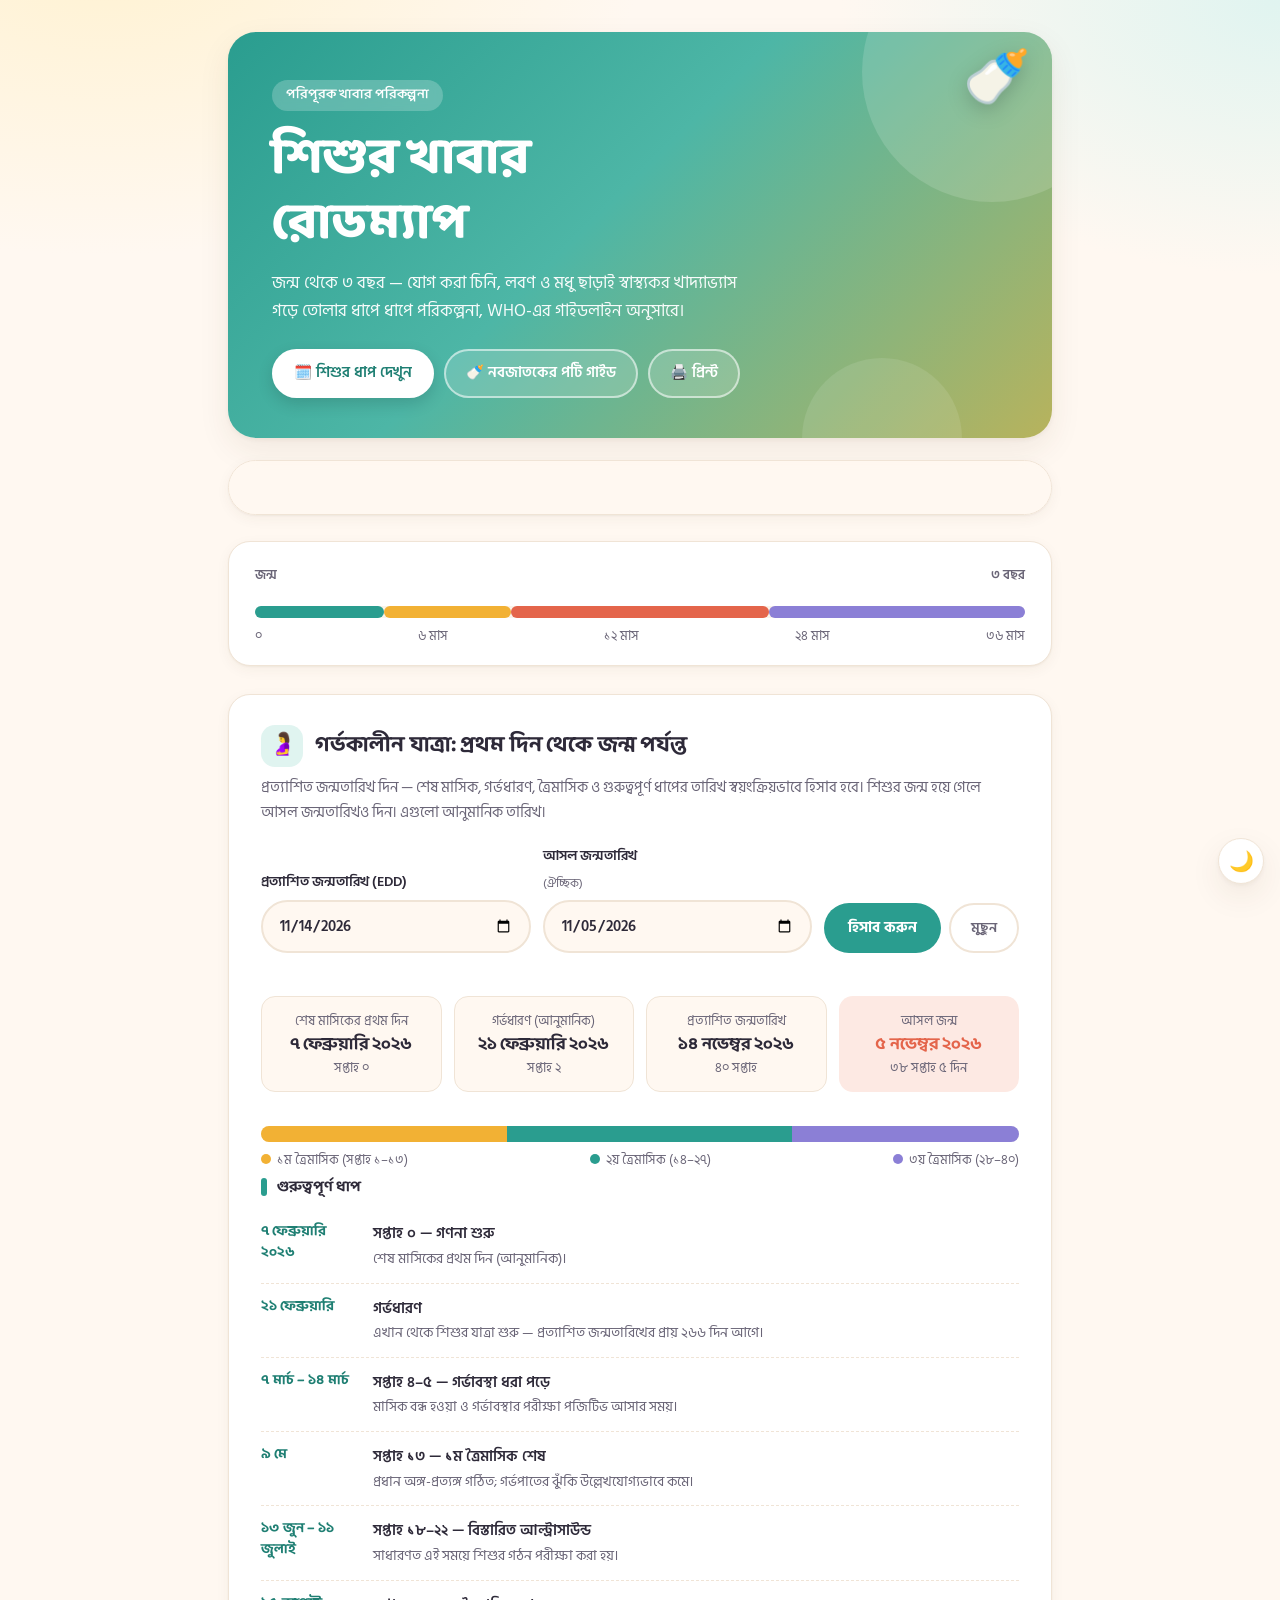
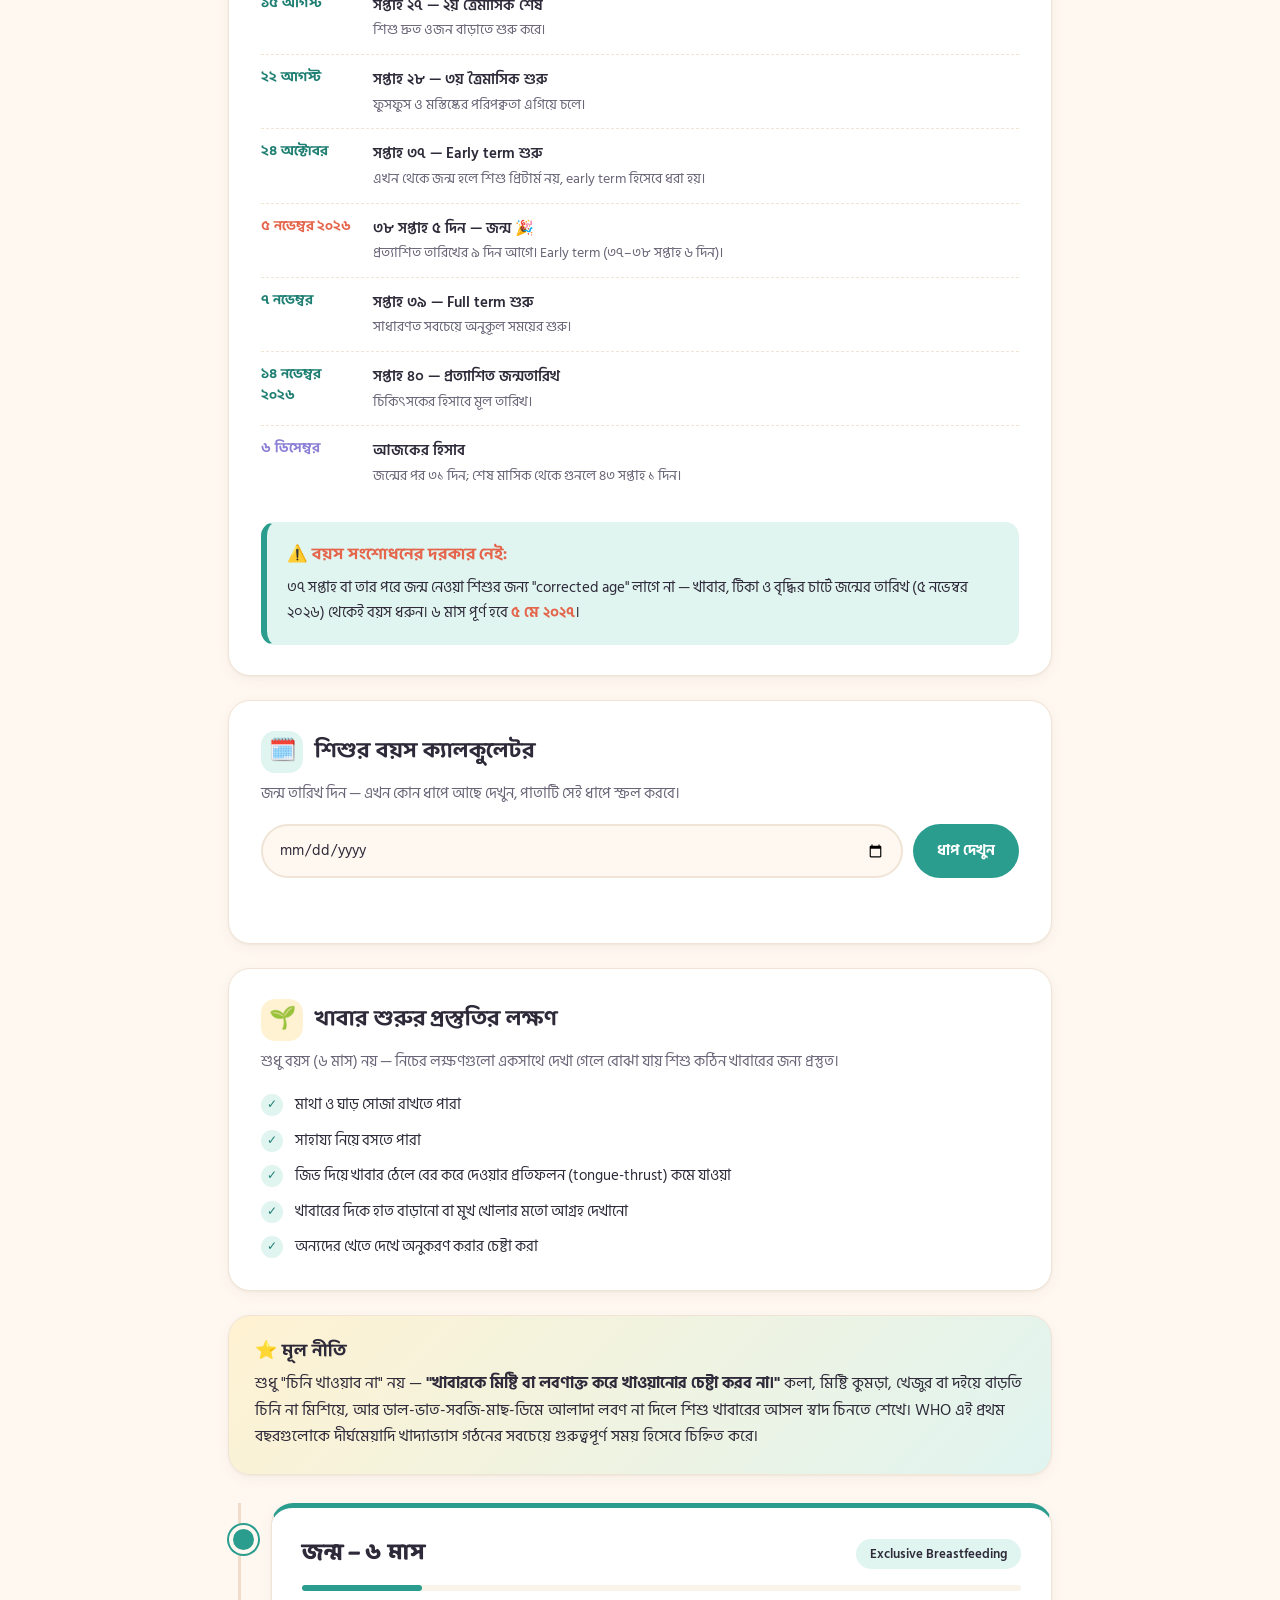
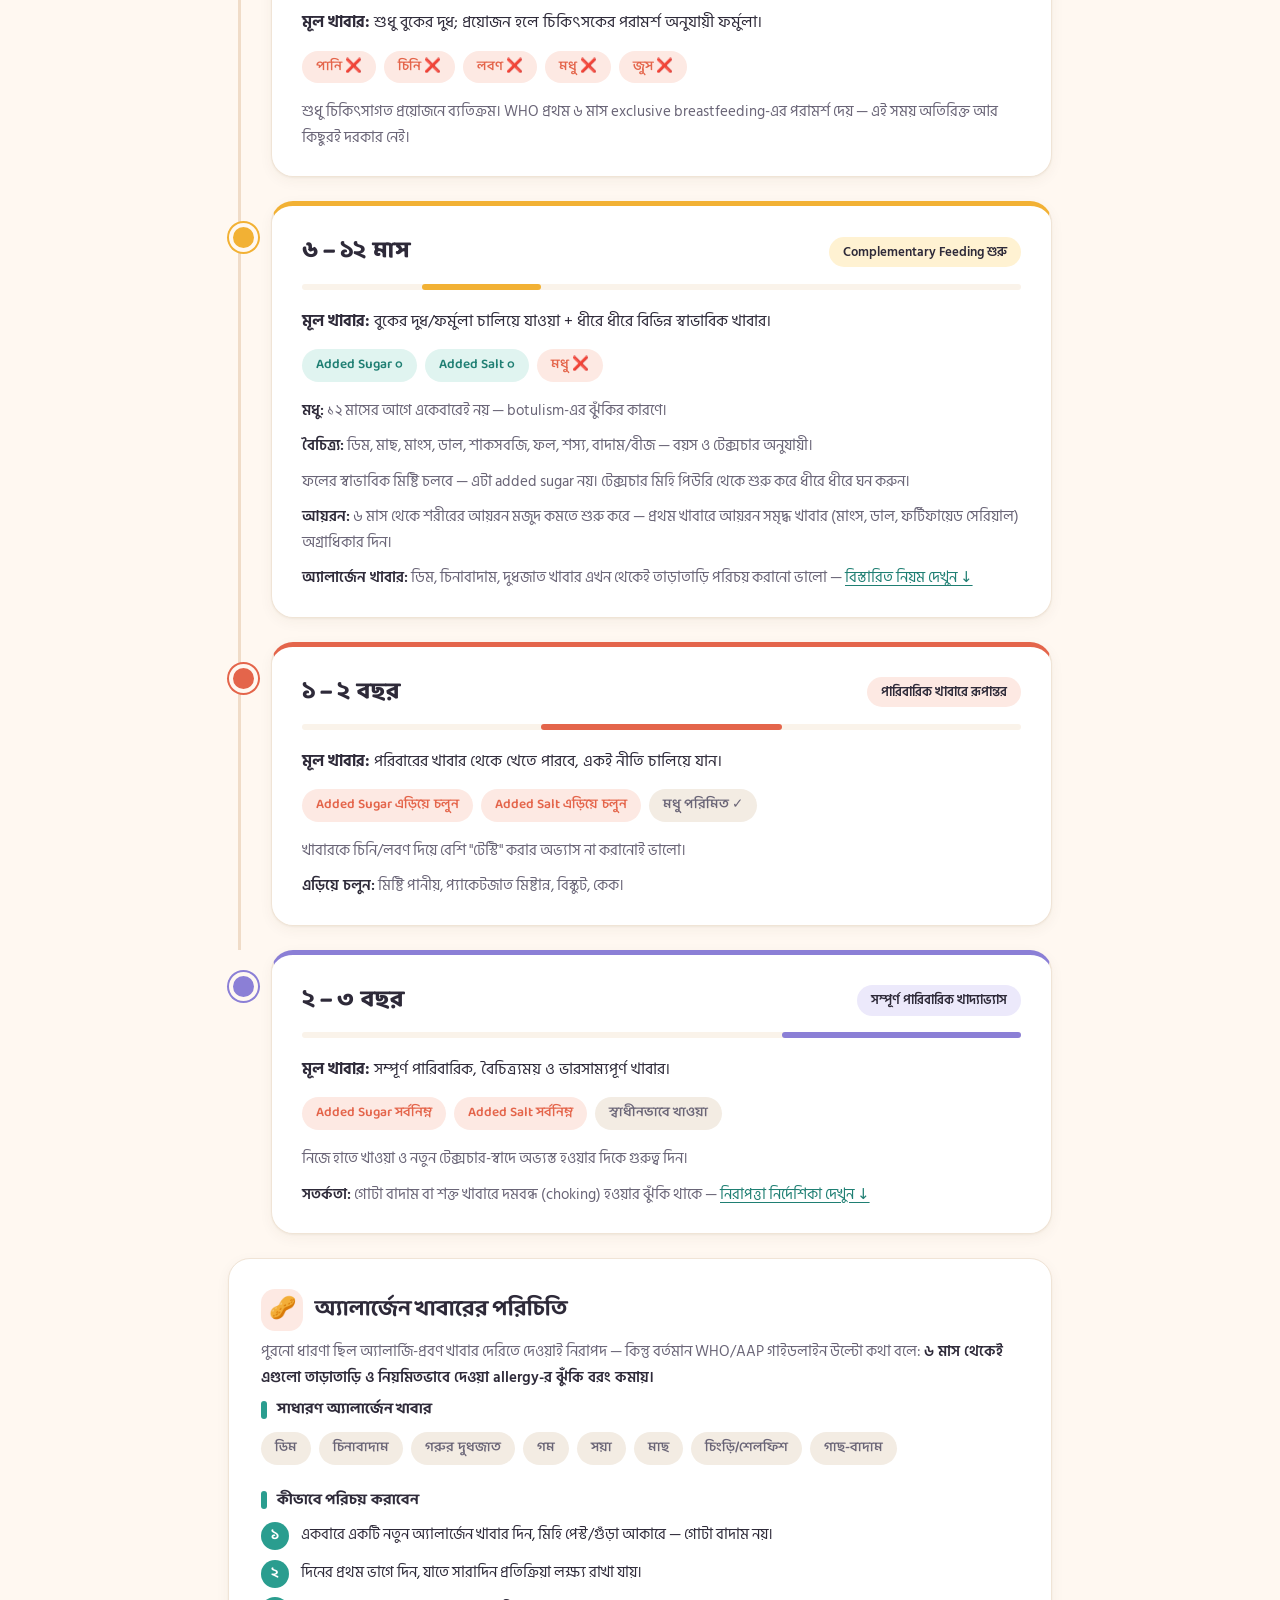
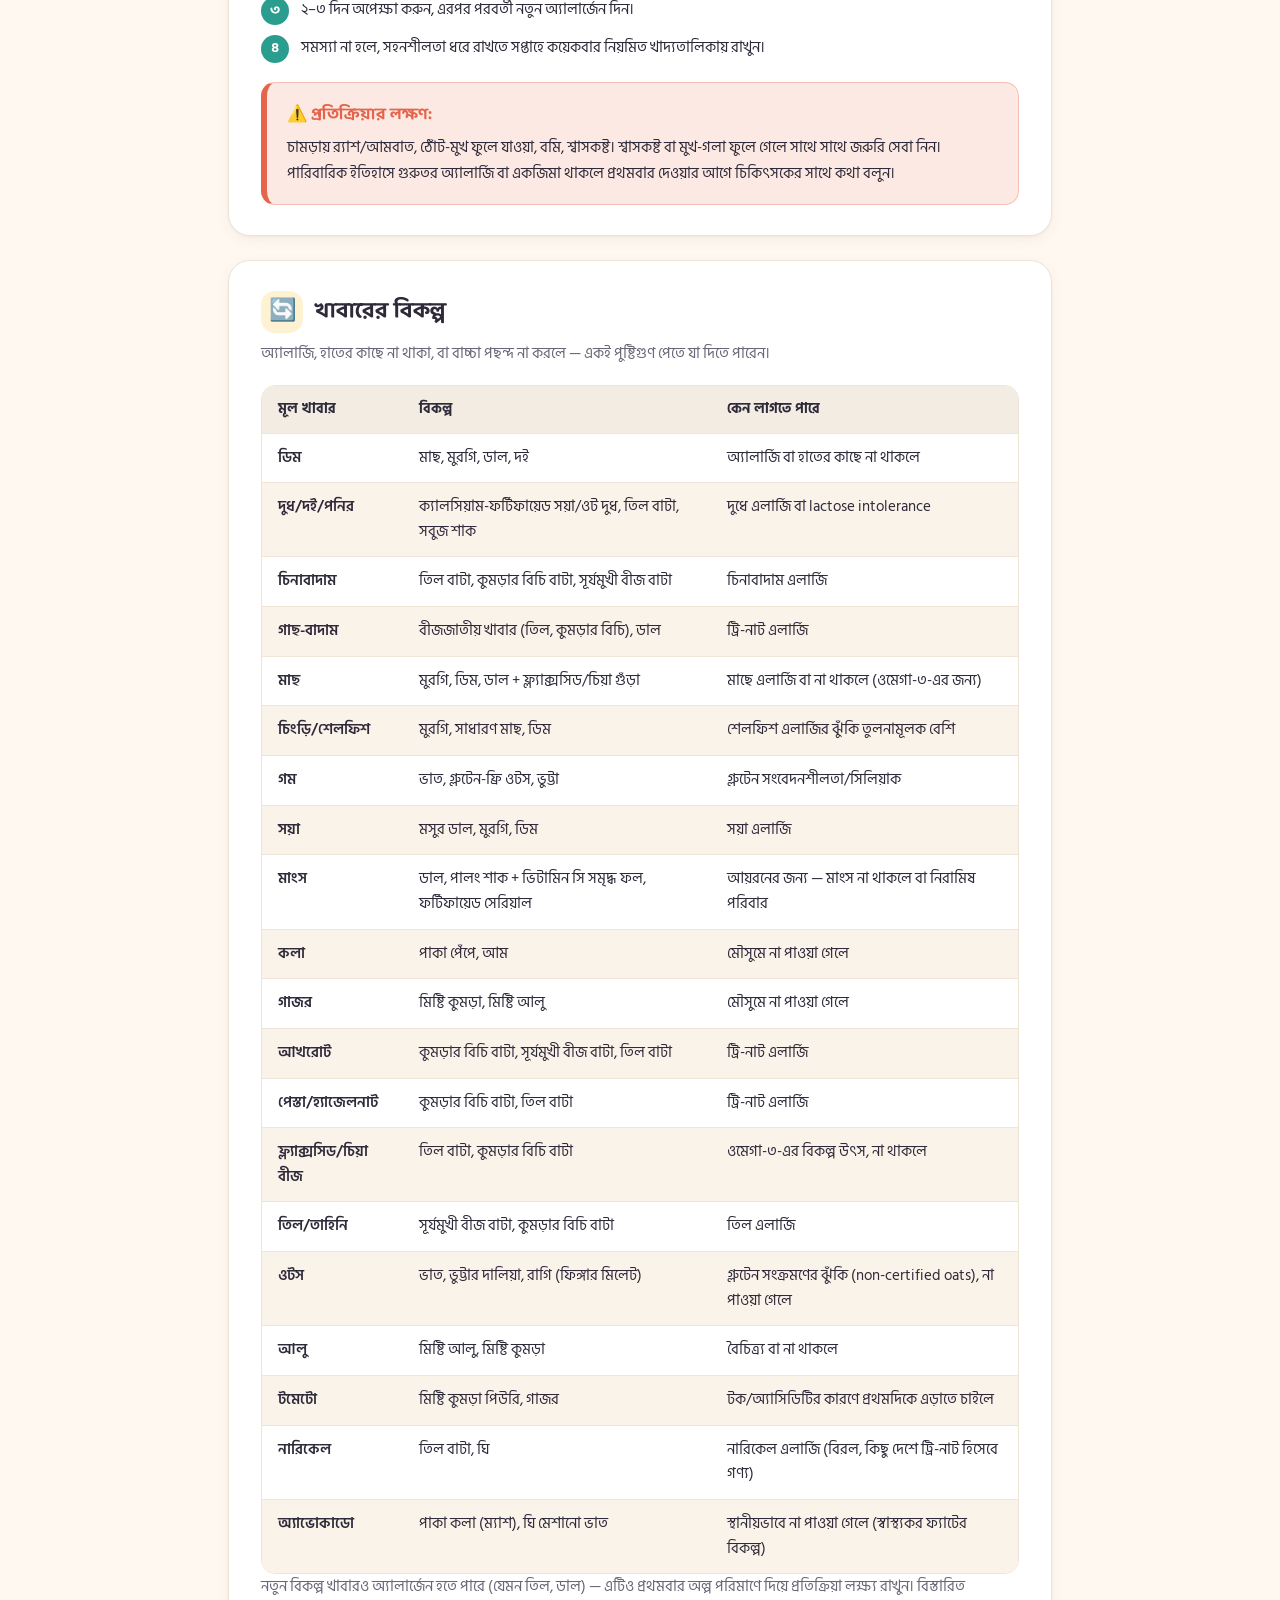
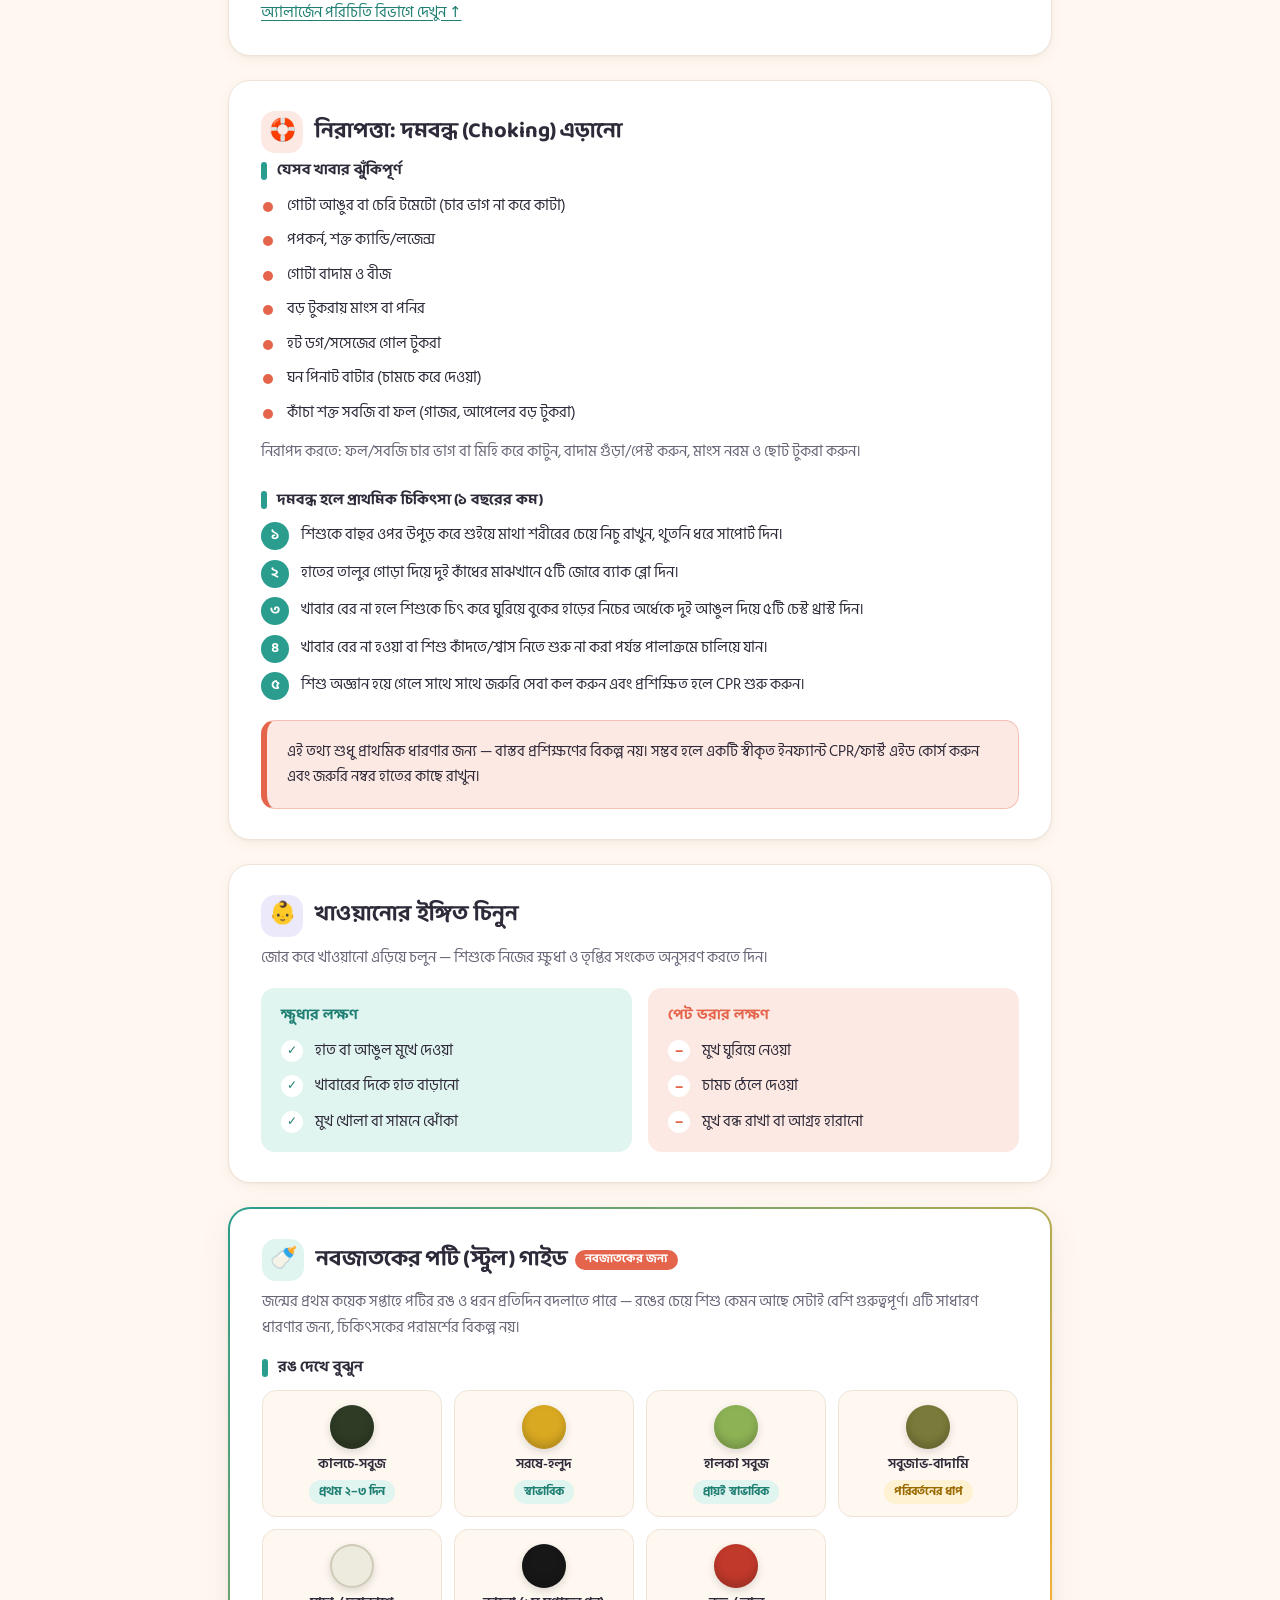
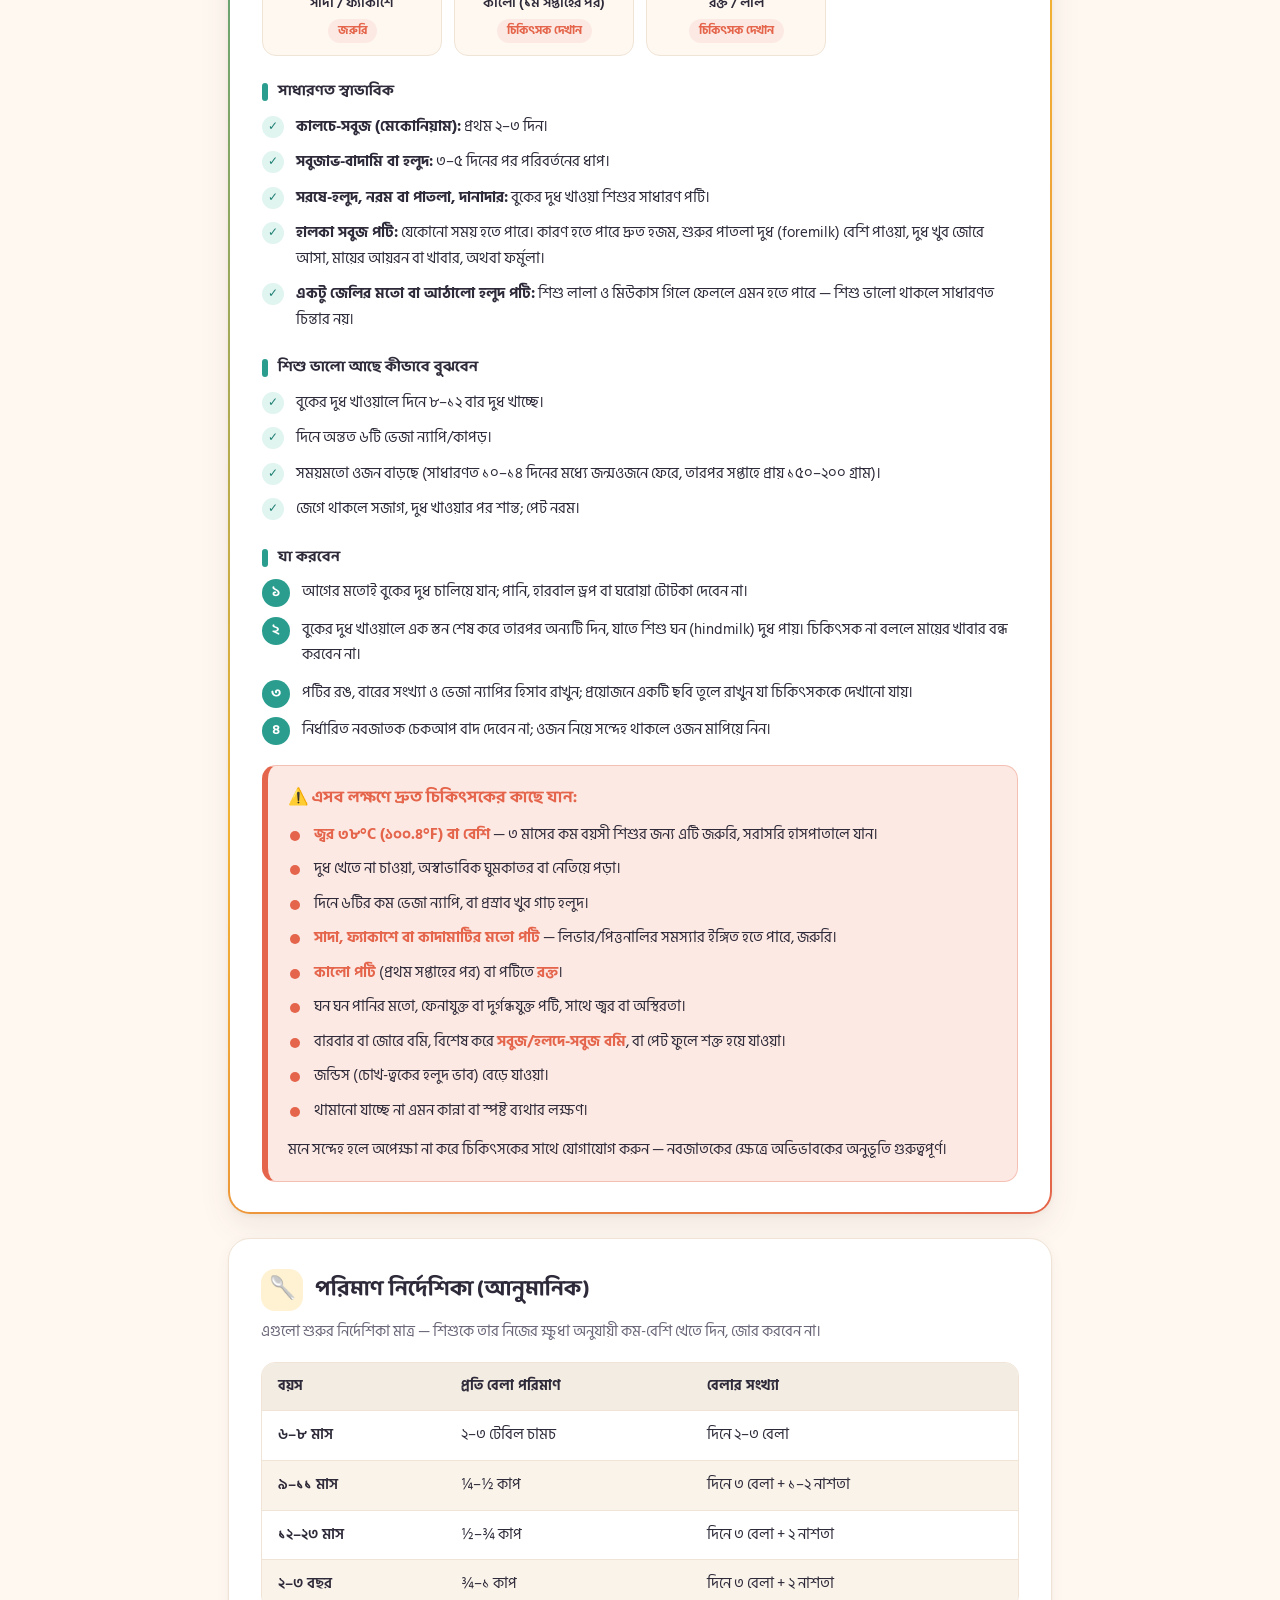
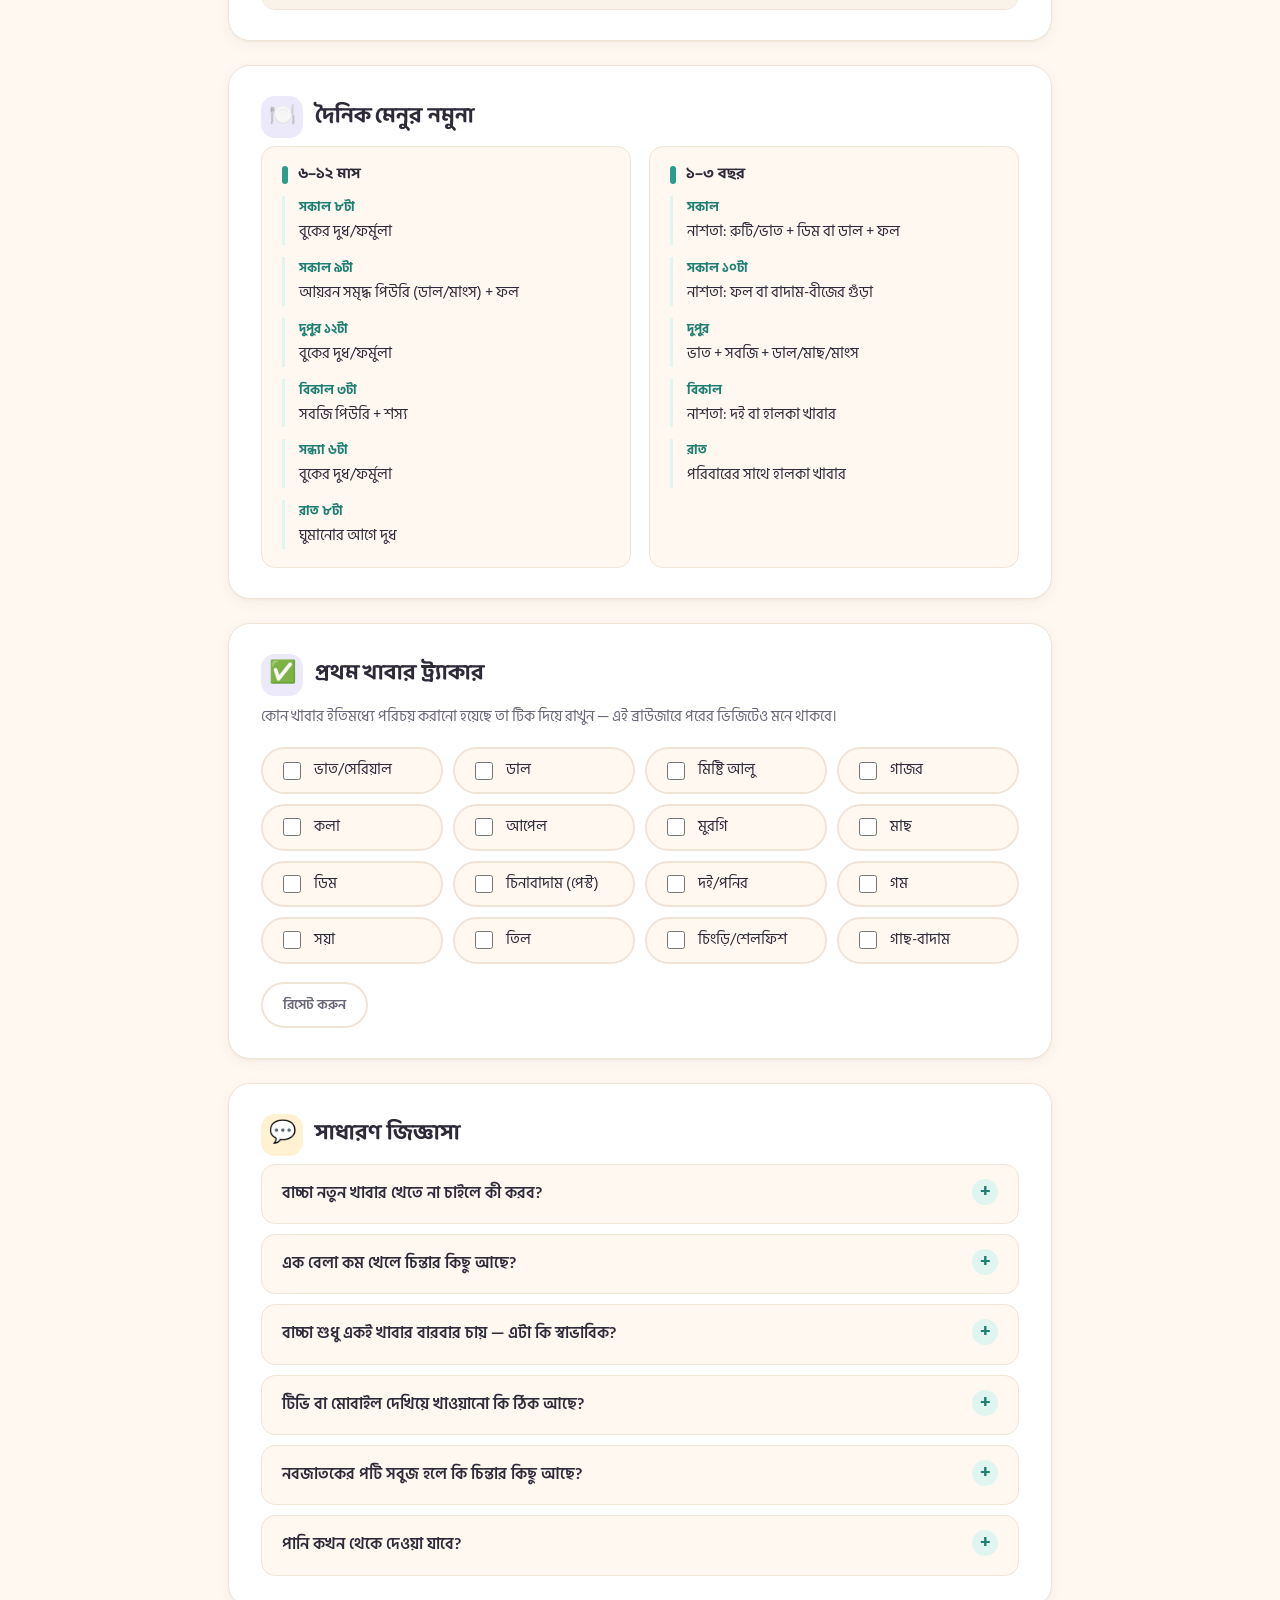
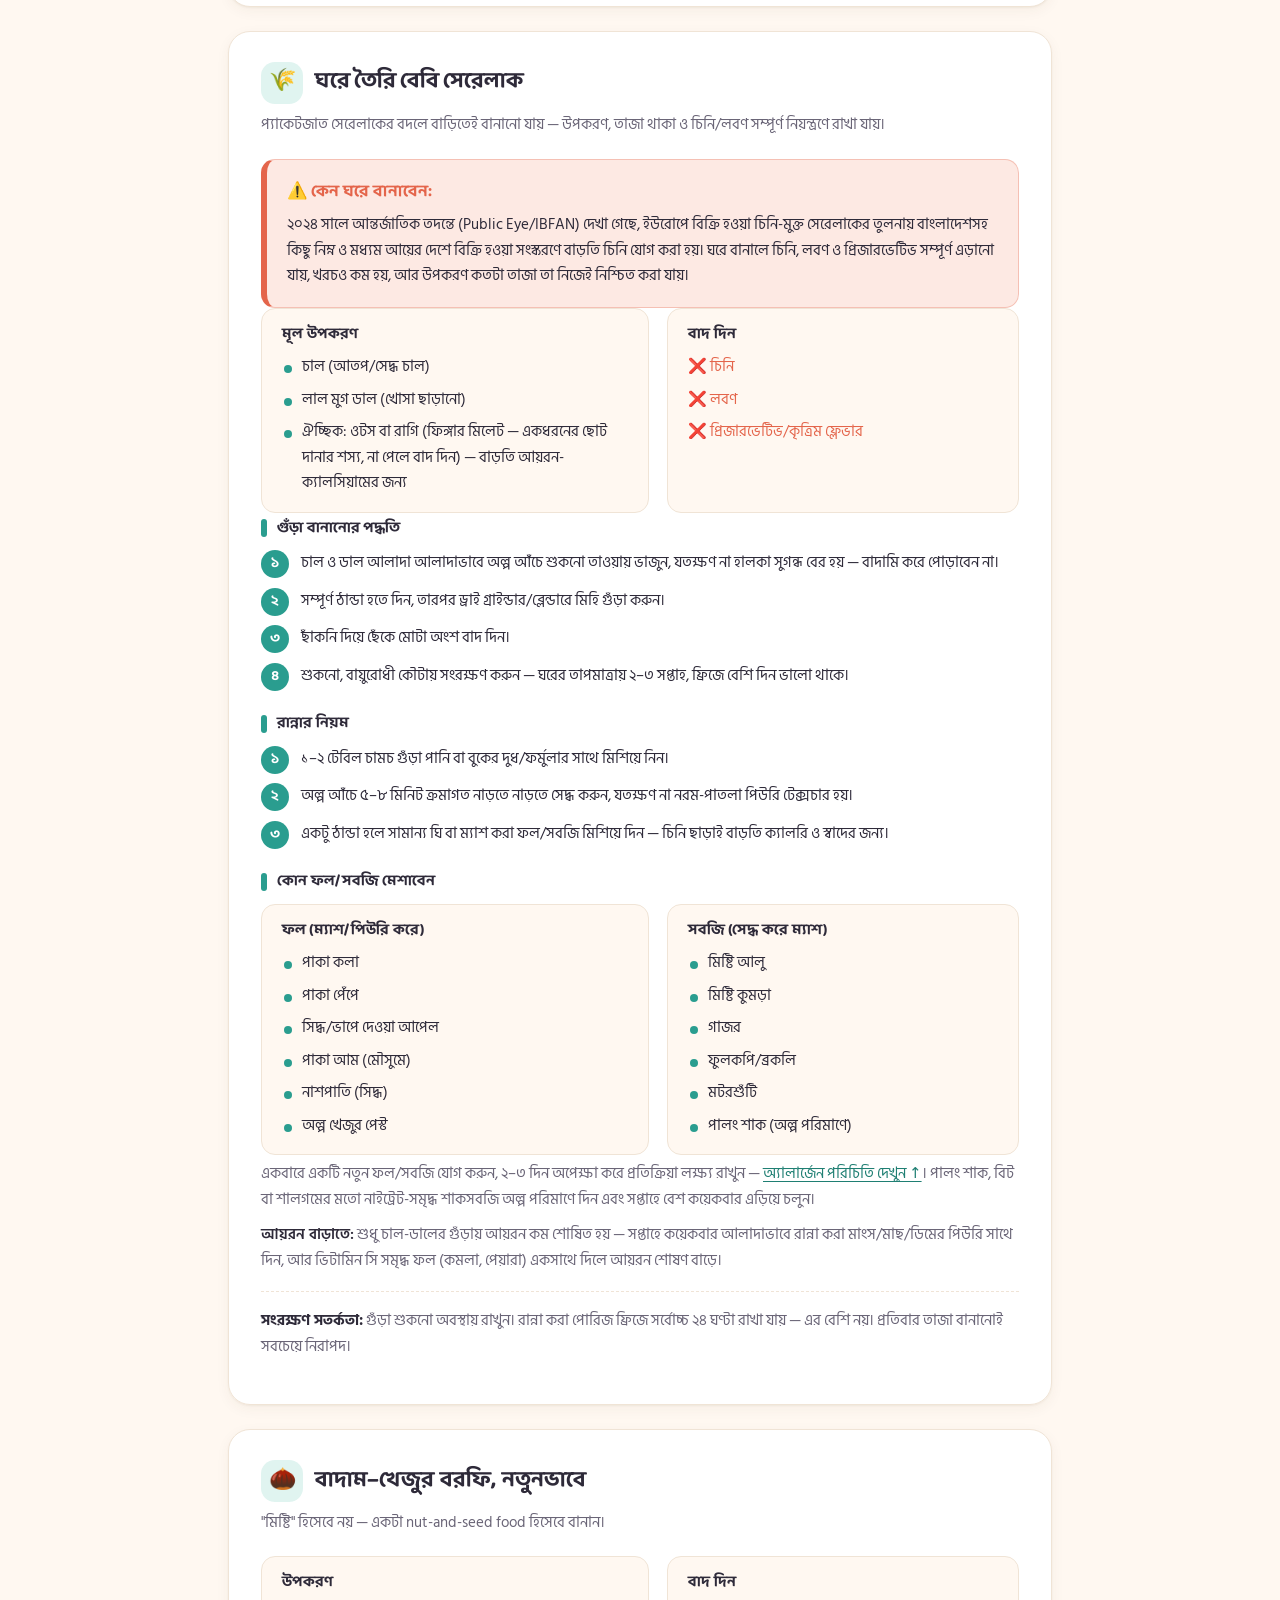
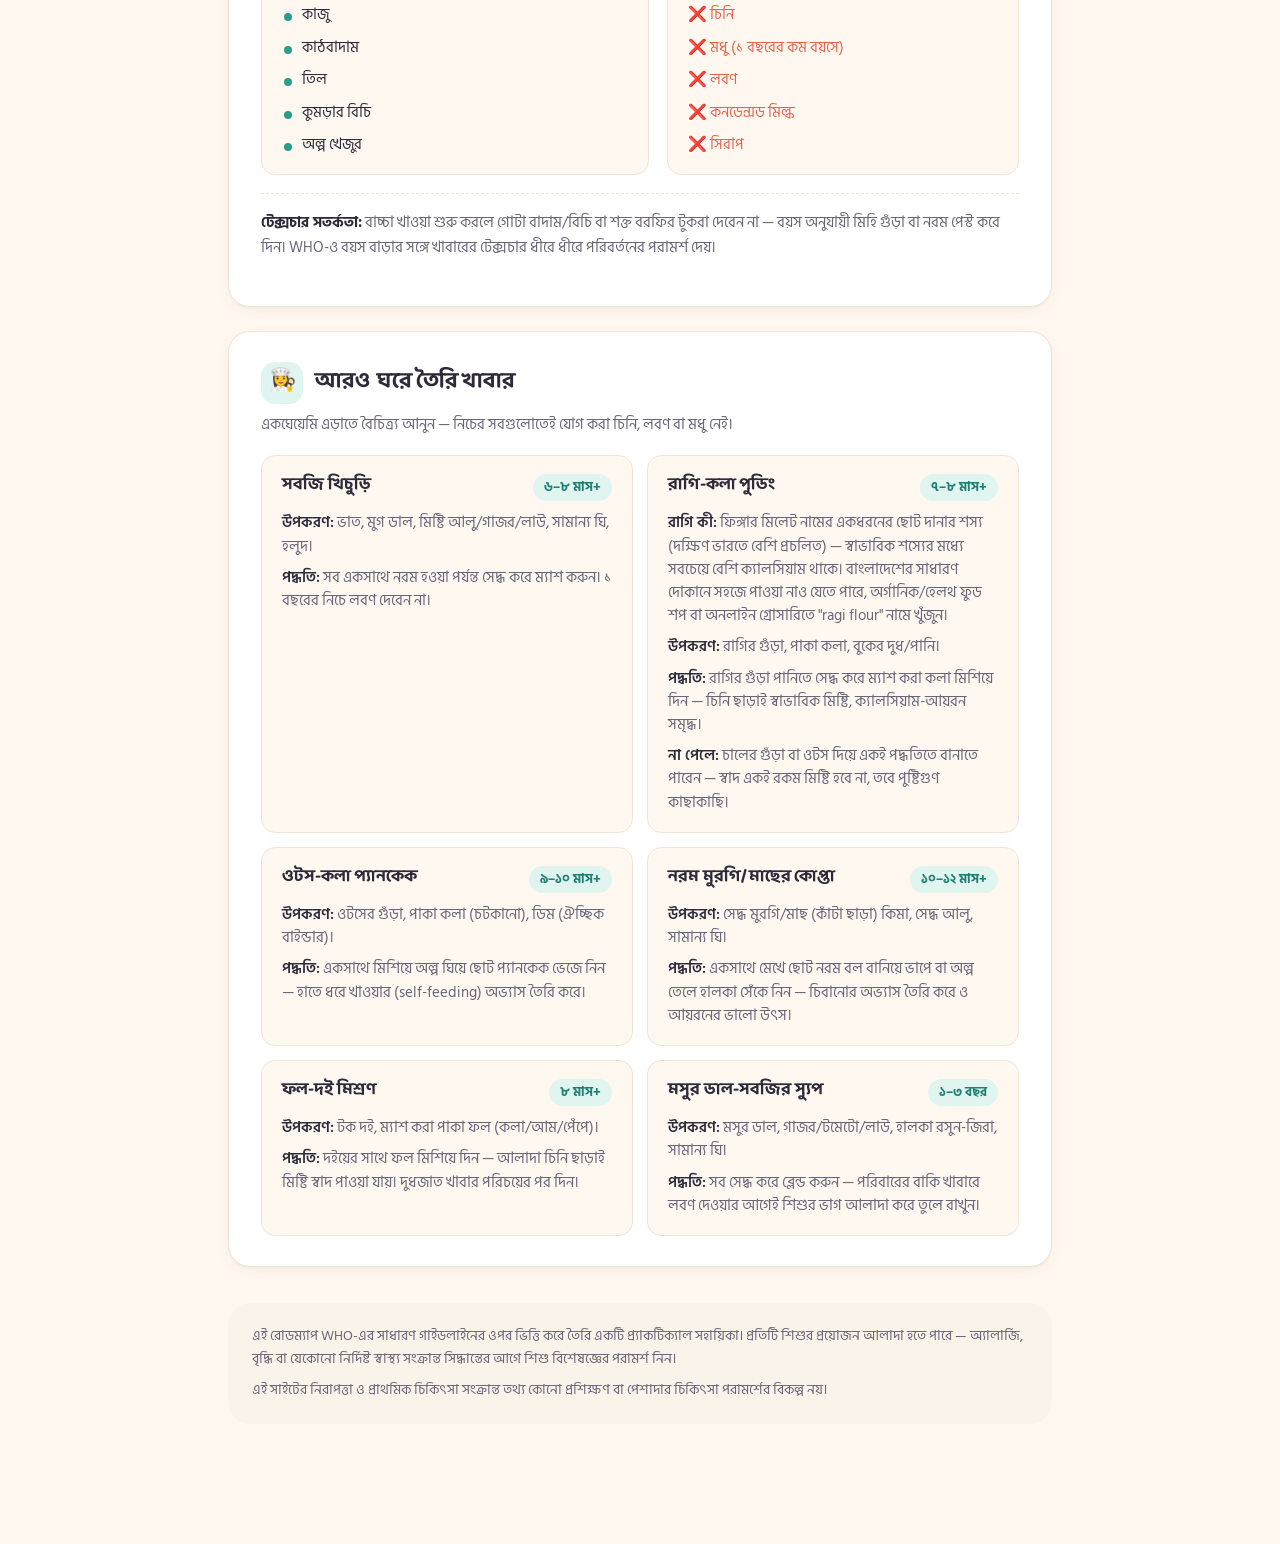
==== commit 6dceb1aa: "Redesign site; add newborn stool guide and dynamic pregnancy timeline - Modern responsive redesign w" ====
--- a/index.html
+++ b/index.html
@@ -1,33 +1,1443 @@
 <!doctype html>
-<html lang="en">
+<html lang="bn">
 <head>
-<meta charset="utf-8">
-<meta name="viewport" content="width=device-width, initial-scale=1">
-<title>Nihongo Roadmap</title>
-<link rel="stylesheet" href="style.css">
+<meta charset="UTF-8">
+<meta name="viewport" content="width=device-width, initial-scale=1.0">
+<title>শিশুর খাবার রোডম্যাপ</title>
+<link rel="preconnect" href="https://fonts.googleapis.com">
+<link rel="stylesheet" href="https://fonts.googleapis.com/css2?family=Baloo+Da+2:wght@500;600;700;800&family=Hind+Siliguri:wght@400;500;600;700&display=swap">
+<style>
+  /* ============ Design tokens ============ */
+  :root{
+    --bg:#FFF8F1;
+    --bg-2:#FFEFE0;
+    --surface:#FFFFFF;
+    --surface-2:#FAF3EA;
+    --ink:#2E2A39;
+    --ink-soft:#6A6577;
+    --line:#F0E4D6;
+
+    --accent:#2A9D8F;          /* teal */
+    --accent-strong:#1F7F73;
+    --accent-tint:#E0F4F0;
+    --accent-2:#E4654B;        /* coral */
+    --accent-2-tint:#FDE9E3;
+    --sun:#F2B134;
+    --sun-tint:#FFF2D2;
+    --lav:#8B7FD6;
+    --lav-tint:#ECE9FB;
+    --muted-tint:#F3ECE3;
+    --rail:#F0DCC8;
+
+    --shadow-sm:0 1px 2px rgba(80,50,20,.05),0 4px 14px rgba(80,50,20,.05);
+    --shadow-md:0 2px 4px rgba(80,50,20,.05),0 12px 32px rgba(80,50,20,.08);
+    --radius:22px;
+    --radius-sm:14px;
+    --glass:rgba(255,248,241,.82);
+    color-scheme:light;
+  }
+  @media (prefers-color-scheme: dark){
+    :root:not([data-theme="light"]){
+      --bg:#14151B;
+      --bg-2:#1B1C25;
+      --surface:#1E2029;
+      --surface-2:#252733;
+      --ink:#F1EEF7;
+      --ink-soft:#B0ABC0;
+      --line:#2E3040;
+      --accent:#5FD0C0;
+      --accent-strong:#8DE3D6;
+      --accent-tint:#1B3A39;
+      --accent-2:#FF9A82;
+      --accent-2-tint:#42241F;
+      --sun:#F6C25E;
+      --sun-tint:#3F3217;
+      --lav:#B2A8F0;
+      --lav-tint:#2C2850;
+      --muted-tint:#2A2C39;
+      --rail:#363849;
+      --shadow-sm:0 1px 2px rgba(0,0,0,.3),0 4px 14px rgba(0,0,0,.25);
+      --shadow-md:0 2px 4px rgba(0,0,0,.3),0 12px 32px rgba(0,0,0,.35);
+      --glass:rgba(20,21,27,.82);
+      color-scheme:dark;
+    }
+  }
+  :root[data-theme="dark"]{
+    --bg:#14151B;
+    --bg-2:#1B1C25;
+    --surface:#1E2029;
+    --surface-2:#252733;
+    --ink:#F1EEF7;
+    --ink-soft:#B0ABC0;
+    --line:#2E3040;
+    --accent:#5FD0C0;
+    --accent-strong:#8DE3D6;
+    --accent-tint:#1B3A39;
+    --accent-2:#FF9A82;
+    --accent-2-tint:#42241F;
+    --sun:#F6C25E;
+    --sun-tint:#3F3217;
+    --lav:#B2A8F0;
+    --lav-tint:#2C2850;
+    --muted-tint:#2A2C39;
+    --rail:#363849;
+    --shadow-sm:0 1px 2px rgba(0,0,0,.3),0 4px 14px rgba(0,0,0,.25);
+    --shadow-md:0 2px 4px rgba(0,0,0,.3),0 12px 32px rgba(0,0,0,.35);
+    --glass:rgba(20,21,27,.82);
+    color-scheme:dark;
+  }
+
+  /* ============ Base ============ */
+  *{box-sizing:border-box;}
+  html{scroll-behavior:smooth;}
+  html,body{margin:0;padding:0;}
+  body{
+    background:
+      radial-gradient(900px 500px at 8% -5%,var(--sun-tint),transparent 60%),
+      radial-gradient(800px 500px at 100% 0%,var(--accent-tint),transparent 55%),
+      var(--bg);
+    background-attachment:fixed;
+    color:var(--ink);
+    font-family:'Hind Siliguri','Noto Sans Bengali',system-ui,sans-serif;
+    font-size:16px;
+    line-height:1.7;
+    -webkit-font-smoothing:antialiased;
+  }
+  h1,h2,h3,.eyebrow,.chip,.stage-age{
+    font-family:'Baloo Da 2','Hind Siliguri',system-ui,sans-serif;
+  }
+  h1,h2,h3{text-wrap:balance;line-height:1.3;}
+  a{color:var(--accent-strong);text-underline-offset:3px;}
+  :focus-visible{outline:3px solid var(--accent);outline-offset:3px;border-radius:8px;}
+
+  .page{max-width:880px;margin:0 auto;padding:20px 18px 96px;}
+  @media(min-width:640px){.page{padding:32px 28px 120px;}}
+
+  /* reading progress */
+  .progress{position:fixed;inset:0 0 auto 0;height:4px;z-index:60;background:transparent;pointer-events:none;}
+  .progress span{display:block;height:100%;width:0;background:linear-gradient(90deg,var(--accent),var(--sun),var(--accent-2));border-radius:0 4px 4px 0;}
+
+  /* floating buttons */
+  .fab{
+    position:fixed;z-index:50;width:46px;height:46px;border-radius:50%;
+    border:1px solid var(--line);background:var(--surface);color:var(--ink);
+    box-shadow:var(--shadow-md);cursor:pointer;font-size:20px;line-height:1;
+    display:grid;place-items:center;transition:transform .2s ease,opacity .2s ease;
+  }
+  .fab:hover{transform:translateY(-2px);}
+  .theme-btn{right:16px;bottom:16px;}
+  .top-btn{right:16px;bottom:70px;opacity:0;pointer-events:none;}
+  .top-btn.show{opacity:1;pointer-events:auto;}
+
+  /* ============ Hero ============ */
+  .hero{
+    position:relative;overflow:hidden;
+    background:linear-gradient(135deg,var(--accent) 0%,#4DB6A6 45%,var(--sun) 130%);
+    color:#fff;border-radius:28px;padding:34px 26px 28px;margin-bottom:22px;
+    box-shadow:var(--shadow-md);
+  }
+  @media(min-width:640px){.hero{padding:48px 44px 40px;}}
+  .hero::before,.hero::after{
+    content:"";position:absolute;border-radius:50%;background:rgba(255,255,255,.14);pointer-events:none;
+  }
+  .hero::before{width:260px;height:260px;right:-70px;top:-90px;}
+  .hero::after{width:160px;height:160px;right:90px;bottom:-80px;background:rgba(255,255,255,.1);}
+  .hero-emoji{
+    position:absolute;right:22px;top:20px;font-size:54px;line-height:1;
+    filter:drop-shadow(0 6px 10px rgba(0,0,0,.18));animation:float 5s ease-in-out infinite;
+  }
+  @keyframes float{0%,100%{transform:translateY(0) rotate(-4deg)}50%{transform:translateY(-8px) rotate(4deg)}}
+  @media(prefers-reduced-motion:reduce){.hero-emoji{animation:none}html{scroll-behavior:auto}}
+  .eyebrow{
+    display:inline-block;font-size:13.5px;font-weight:600;
+    background:rgba(255,255,255,.22);color:#fff;padding:4px 14px;border-radius:99px;
+    margin-bottom:16px;backdrop-filter:blur(4px);
+  }
+  h1{font-size:clamp(32px,6vw,50px);font-weight:800;margin:0 0 12px;color:#fff;max-width:14ch;}
+  .subtitle{font-size:16.5px;color:rgba(255,255,255,.95);max-width:52ch;margin:0 0 24px;}
+  .hero-actions{display:flex;flex-wrap:wrap;gap:10px;position:relative;z-index:1;}
+  .btn{
+    font:inherit;font-size:14.5px;font-weight:600;padding:10px 20px;border-radius:99px;
+    border:2px solid transparent;cursor:pointer;text-decoration:none;display:inline-flex;align-items:center;gap:8px;
+    transition:transform .15s ease,box-shadow .15s ease,background .15s ease;
+  }
+  .btn:hover{transform:translateY(-2px);}
+  .btn-light{background:#fff;color:#1F7F73;box-shadow:0 6px 16px rgba(0,0,0,.14);}
+  .btn-ghost{background:rgba(255,255,255,.16);color:#fff;border-color:rgba(255,255,255,.55);}
+  .btn-ghost:hover{background:rgba(255,255,255,.28);}
+  .print-btn{margin:0;}
+
+  /* ============ Quick nav ============ */
+  .quicknav{
+    position:sticky;top:8px;z-index:40;display:flex;gap:6px;overflow-x:auto;scrollbar-width:none;
+    padding:8px;margin:0 0 26px;border-radius:99px;
+    background:var(--glass);backdrop-filter:blur(14px);-webkit-backdrop-filter:blur(14px);
+    border:1px solid var(--line);box-shadow:var(--shadow-sm);
+  }
+  .quicknav::-webkit-scrollbar{display:none;}
+  .quicknav a{
+    flex:none;font-size:13.5px;font-weight:600;padding:7px 15px;border-radius:99px;
+    color:var(--ink-soft);text-decoration:none;white-space:nowrap;transition:background .2s,color .2s;
+  }
+  .quicknav a:hover{background:var(--muted-tint);color:var(--ink);}
+  .quicknav a.active{background:var(--accent);color:#fff;}
+  :root[data-theme="dark"] .quicknav a.active{color:#0F2B28;}
+  @media (prefers-color-scheme: dark){:root:not([data-theme="light"]) .quicknav a.active{color:#0F2B28;}}
+
+  /* ============ Overview ============ */
+  .overview{
+    background:var(--surface);border:1px solid var(--line);
+    border-radius:var(--radius);padding:22px 26px 18px;margin-bottom:28px;box-shadow:var(--shadow-sm);
+  }
+  .overview-track{position:relative;height:12px;border-radius:99px;background:var(--surface-2);margin:20px 0 8px;}
+  .overview-seg{position:absolute;top:0;height:100%;border-radius:99px;background:var(--accent);opacity:.9;}
+  .overview-seg:nth-child(2){background:var(--sun);}
+  .overview-seg:nth-child(3){background:var(--accent-2);}
+  .overview-seg:nth-child(4){background:var(--lav);}
+  .overview-seg{opacity:1 !important;}
+  .overview-ticks{display:flex;justify-content:space-between;font-size:12.5px;color:var(--ink-soft);}
+  .overview-labels{display:flex;justify-content:space-between;font-size:13px;font-weight:600;color:var(--ink-soft);margin-bottom:2px;}
+
+  /* ============ Cards ============ */
+  .tool-card,.recipe{
+    position:relative;background:var(--surface);border:1px solid var(--line);
+    border-radius:var(--radius);padding:24px 22px;margin:0 0 24px;
+    box-shadow:var(--shadow-sm);scroll-margin-top:86px;
+  }
+  @media(min-width:640px){.tool-card,.recipe{padding:30px 32px;}}
+  .tool-card h2,.recipe h2{
+    display:flex;align-items:center;gap:12px;
+    font-size:22px;font-weight:700;margin:0 0 8px;color:var(--ink);
+  }
+  .h-ico{
+    flex:none;width:42px;height:42px;border-radius:14px;display:grid;place-items:center;
+    font-size:22px;background:var(--accent-tint);
+  }
+  #readiness .h-ico,#alternatives .h-ico,#portions .h-ico,#faq .h-ico{background:var(--sun-tint);}
+  #safety .h-ico,#allergens .h-ico{background:var(--accent-2-tint);}
+  #feeding-cues .h-ico,#tracker .h-ico,#meal-plan .h-ico{background:var(--lav-tint);}
+  .tool-desc{font-size:15px;color:var(--ink-soft);margin:0 0 18px;}
+  .sub-head{
+    font-size:15px;font-weight:700;color:var(--ink);margin:26px 0 12px;
+    display:flex;align-items:center;gap:10px;
+  }
+  .sub-head::before{content:"";width:6px;height:18px;border-radius:99px;background:var(--accent);flex:none;}
+  .sub-head:first-of-type{margin-top:4px;}
+
+  .tool-card.featured{
+    border:2px solid transparent;
+    background:
+      linear-gradient(var(--surface),var(--surface)) padding-box,
+      linear-gradient(135deg,var(--accent),var(--sun),var(--accent-2)) border-box;
+    box-shadow:var(--shadow-md);
+  }
+  .badge-now{
+    display:inline-block;font-family:'Baloo Da 2',sans-serif;font-size:12px;font-weight:700;
+    padding:2px 10px;border-radius:99px;background:var(--accent-2);color:#fff;margin-inline-start:4px;
+    vertical-align:middle;
+  }
+
+  /* golden rule */
+  .golden-rule{
+    position:relative;background:linear-gradient(135deg,var(--sun-tint),var(--accent-tint));
+    border:1px solid var(--line);border-radius:var(--radius);padding:24px 26px 24px 26px;margin:0 0 28px;
+    box-shadow:var(--shadow-sm);
+  }
+  .golden-rule h2{font-size:18px;font-weight:700;color:var(--ink);margin:0 0 8px;display:flex;align-items:center;gap:8px;}
+  .golden-rule p{margin:0;font-size:15.5px;color:var(--ink);}
+
+  /* age calculator */
+  .age-form{display:flex;gap:10px;flex-wrap:wrap;}
+  .age-form input[type=date]{
+    font:inherit;font-size:15px;padding:11px 16px;border-radius:99px;flex:1 1 180px;min-width:0;
+    border:2px solid var(--line);background:var(--bg);color:var(--ink);
+  }
+  .age-form input[type=date]:focus{border-color:var(--accent);outline:none;}
+  .age-form button{
+    font:inherit;font-weight:700;font-size:15px;padding:11px 24px;border-radius:99px;border:none;
+    background:var(--accent);color:#fff;cursor:pointer;transition:transform .15s,background .15s;
+  }
+  .age-form button:hover{transform:translateY(-2px);background:var(--accent-strong);}
+  :root[data-theme="dark"] .age-form button{color:#0F2B28;}
+  @media (prefers-color-scheme: dark){:root:not([data-theme="light"]) .age-form button{color:#0F2B28;}}
+  .age-result{margin:14px 0 0;font-size:15px;color:var(--ink);min-height:1.4em;}
+  .age-result:not(:empty){background:var(--accent-tint);padding:12px 16px;border-radius:var(--radius-sm);font-weight:500;}
+
+  /* sign lists */
+  .sign-list{list-style:none;margin:0;padding:0;display:flex;flex-direction:column;gap:10px;}
+  .sign-list li{font-size:15px;padding-inline-start:34px;position:relative;}
+  .sign-list li::before{
+    content:"✓";position:absolute;left:0;top:2px;width:22px;height:22px;border-radius:50%;
+    background:var(--accent-tint);color:var(--accent-strong);font-weight:700;font-size:12px;
+    display:grid;place-items:center;line-height:1;
+  }
+  [dir="rtl"] .sign-list li::before{left:auto;right:0;}
+  .sign-list.full li::before{content:"–";background:var(--accent-2-tint);color:var(--accent-2);font-size:15px;}
+
+  /* ============ Timeline ============ */
+  .timeline{position:relative;margin-bottom:24px;}
+  .stage{
+    --c:var(--accent);--ct:var(--accent-tint);
+    position:relative;padding-inline-start:30px;padding-bottom:24px;
+    border-inline-start:3px solid var(--rail);margin-inline-start:10px;
+  }
+  .stage:nth-of-type(2){--c:var(--sun);--ct:var(--sun-tint);}
+  .stage:nth-of-type(3){--c:var(--accent-2);--ct:var(--accent-2-tint);}
+  .stage:nth-of-type(4){--c:var(--lav);--ct:var(--lav-tint);}
+  .stage:last-of-type{border-inline-start-color:transparent;padding-bottom:0;}
+  .stage::before{
+    content:"";position:absolute;left:-12px;top:22px;width:21px;height:21px;border-radius:50%;
+    background:var(--c);border:4px solid var(--bg);box-shadow:0 0 0 2px var(--c);
+  }
+  [dir="rtl"] .stage::before{left:auto;right:-12px;}
+  .stage-card{
+    background:var(--surface);border:1px solid var(--line);border-top:5px solid var(--c);
+    border-radius:var(--radius);padding:22px 22px;scroll-margin-top:90px;box-shadow:var(--shadow-sm);
+    transition:box-shadow .3s ease,transform .3s ease;
+  }
+  @media(min-width:640px){.stage-card{padding:26px 30px;}}
+  .stage-card.highlight{box-shadow:0 0 0 4px var(--ct),var(--shadow-md);transform:translateY(-2px);}
+  .stage-head{display:flex;align-items:center;justify-content:space-between;flex-wrap:wrap;gap:8px 16px;margin-bottom:12px;}
+  .stage-age{font-size:23px;font-weight:800;color:var(--ink);}
+  .stage-months{font-size:13px;font-weight:600;color:var(--ink);background:var(--ct);padding:4px 14px;border-radius:99px;}
+  .stage-locator{position:relative;height:6px;border-radius:99px;background:var(--surface-2);margin-bottom:18px;}
+  .stage-locator span{position:absolute;top:0;height:100%;border-radius:99px;background:var(--c);}
+  .stage-main{font-size:16px;margin:0 0 14px;color:var(--ink);}
+  .stage-main strong{color:var(--ink);}
+
+  .chip-row{display:flex;flex-wrap:wrap;gap:8px;margin-bottom:16px;}
+  .chip{font-size:13.5px;font-weight:600;padding:5px 14px;border-radius:99px;white-space:nowrap;}
+  .chip.ok{background:var(--accent-tint);color:var(--accent-strong);}
+  .chip.avoid{background:var(--accent-2-tint);color:var(--accent-2);}
+  .chip.neutral{background:var(--muted-tint);color:var(--ink-soft);}
+
+  .stage-detail{font-size:15px;color:var(--ink-soft);margin:0 0 10px;}
+  .stage-detail:last-child{margin-bottom:0;}
+  .stage-detail strong{color:var(--ink);font-weight:600;}
+
+  /* step lists & alerts */
+  .step-list{margin:0;padding:0;list-style:none;counter-reset:s;display:flex;flex-direction:column;gap:12px;font-size:15px;color:var(--ink);}
+  .step-list li{counter-increment:s;position:relative;padding-inline-start:40px;}
+  .step-list li::before{
+    content:counter(s,bengali);position:absolute;left:0;top:0;width:28px;height:28px;border-radius:50%;
+    background:var(--accent);color:#fff;font-family:'Baloo Da 2',sans-serif;font-weight:700;font-size:14px;
+    display:grid;place-items:center;line-height:1;
+  }
+  :root[data-theme="dark"] .step-list li::before{color:#0F2B28;}
+  @media (prefers-color-scheme: dark){:root:not([data-theme="light"]) .step-list li::before{color:#0F2B28;}}
+  [dir="rtl"] .step-list li::before{left:auto;right:0;}
+
+  .alert-box{
+    margin-top:22px;background:var(--accent-2-tint);
+    border-radius:var(--radius-sm);padding:18px 20px 18px 20px;font-size:15px;color:var(--ink);
+    border:1px solid color-mix(in srgb,var(--accent-2) 30%,transparent);
+    border-inline-start:6px solid var(--accent-2);
+  }
+  .alert-box strong{color:var(--accent-2);}
+  .alert-box > strong:first-child{display:block;font-family:'Baloo Da 2',sans-serif;font-size:16.5px;margin-bottom:6px;}
+  .alert-box > strong:first-child::before{content:"⚠️ ";}
+
+  .hazard-list{list-style:none;margin:0 0 14px;padding:0;display:flex;flex-direction:column;gap:9px;}
+  .hazard-list li{font-size:15px;padding-inline-start:26px;position:relative;color:var(--ink);}
+  .hazard-list li::before{content:"";position:absolute;left:2px;top:9px;width:10px;height:10px;border-radius:50%;background:var(--accent-2);}
+  [dir="rtl"] .hazard-list li::before{left:auto;right:2px;}
+
+  /* stool colour swatches */
+  .swatch-grid{display:grid;grid-template-columns:repeat(2,1fr);gap:12px;margin:4px 0 8px;}
+  @media(min-width:640px){.swatch-grid{grid-template-columns:repeat(4,1fr);}}
+  .swatch{
+    background:var(--bg);border:1px solid var(--line);border-radius:var(--radius-sm);
+    padding:14px 10px 12px;text-align:center;display:flex;flex-direction:column;align-items:center;gap:6px;
+  }
+  .swatch i{
+    width:44px;height:44px;border-radius:50%;display:block;
+    box-shadow:inset 0 -5px 8px rgba(0,0,0,.18),0 3px 8px rgba(0,0,0,.14);
+  }
+  .swatch b{font-size:14px;font-weight:600;color:var(--ink);line-height:1.35;}
+  .swatch em{
+    font-style:normal;font-size:12px;font-weight:700;padding:2px 10px;border-radius:99px;
+  }
+  .swatch.ok em{background:var(--accent-tint);color:var(--accent-strong);}
+  .swatch.warn em{background:var(--sun-tint);color:#9A6A00;}
+  .swatch.bad em{background:var(--accent-2-tint);color:var(--accent-2);}
+  :root[data-theme="dark"] .swatch.warn em{color:var(--sun);}
+  @media (prefers-color-scheme: dark){:root:not([data-theme="light"]) .swatch.warn em{color:var(--sun);}}
+
+  /* feeding cues */
+  .cue-grid{display:grid;grid-template-columns:1fr;gap:16px;}
+  @media(min-width:640px){.cue-grid{grid-template-columns:1fr 1fr;}}
+  .cue-col{background:var(--accent-tint);border-radius:var(--radius-sm);padding:18px 20px;}
+  .cue-col:nth-child(2){background:var(--accent-2-tint);}
+  .cue-col .sub-head{margin-top:0;}
+  .cue-col .sub-head::before{display:none;}
+  .cue-hungry{color:var(--accent-strong);}
+  .cue-full{color:var(--accent-2);}
+  .cue-col .sign-list li::before{background:var(--surface);}
+
+  /* tables */
+  .table-wrap{overflow-x:auto;border:1px solid var(--line);border-radius:var(--radius-sm);background:var(--surface);}
+  .portion-table{width:100%;border-collapse:collapse;font-size:14.5px;min-width:520px;}
+  .portion-table th,.portion-table td{text-align:start;padding:12px 16px;border-bottom:1px solid var(--line);}
+  .portion-table tr:last-child td{border-bottom:none;}
+  .portion-table td{vertical-align:top;color:var(--ink);}
+  .portion-table td:first-child{font-weight:600;}
+  .portion-table tbody tr:nth-child(even) td{background:var(--surface-2);}
+  .portion-table tbody tr:hover td{background:var(--accent-tint);}
+  .portion-table th{
+    font-size:13.5px;color:var(--ink);font-weight:700;background:var(--muted-tint);
+    position:sticky;top:0;
+  }
+
+  /* meal plan */
+  .meal-grid{display:grid;grid-template-columns:1fr;gap:18px;}
+  @media(min-width:640px){.meal-grid{grid-template-columns:1fr 1fr;}}
+  .meal-grid > div{background:var(--bg);border:1px solid var(--line);border-radius:var(--radius-sm);padding:18px 20px;}
+  .meal-grid .sub-head{margin-top:0;}
+  .meal-list{list-style:none;margin:0;padding:0;display:flex;flex-direction:column;gap:12px;}
+  .meal-list li{font-size:14.5px;display:flex;flex-direction:column;gap:2px;color:var(--ink);padding-inline-start:14px;border-inline-start:3px solid var(--accent-tint);}
+  .meal-list li span{font-size:13px;font-weight:700;color:var(--accent-strong);}
+
+  /* tracker */
+  .tracker-grid{display:grid;grid-template-columns:repeat(auto-fill,minmax(160px,1fr));gap:10px;margin-bottom:18px;}
+  .tracker-item{
+    display:flex;align-items:center;gap:10px;font-size:14.5px;color:var(--ink);
+    background:var(--bg);border:2px solid var(--line);border-radius:99px;padding:9px 16px;cursor:pointer;
+    transition:background .15s,border-color .15s,transform .15s;
+  }
+  .tracker-item:hover{transform:translateY(-1px);border-color:var(--accent);}
+  .tracker-item:has(input:checked){background:var(--accent-tint);border-color:var(--accent);color:var(--accent-strong);font-weight:600;}
+  .tracker-item input{accent-color:var(--accent);width:18px;height:18px;flex:none;}
+  .reset-btn{
+    font:inherit;font-size:14px;font-weight:600;padding:9px 20px;border-radius:99px;
+    border:2px solid var(--line);background:var(--surface);color:var(--ink-soft);cursor:pointer;
+  }
+  .reset-btn:hover{border-color:var(--accent-2);color:var(--accent-2);}
+
+  /* faq */
+  .faq-list{display:flex;flex-direction:column;gap:10px;}
+  .faq-item{border:1px solid var(--line);border-radius:var(--radius-sm);padding:2px 20px;background:var(--bg);transition:background .2s,border-color .2s;}
+  .faq-item[open]{background:var(--surface);border-color:var(--accent);}
+  .faq-item summary{
+    cursor:pointer;font-weight:600;padding:14px 0;list-style:none;position:relative;
+    padding-inline-end:34px;color:var(--ink);font-size:15.5px;
+  }
+  .faq-item summary::-webkit-details-marker{display:none;}
+  .faq-item summary::after{
+    content:"+";position:absolute;right:0;top:12px;width:26px;height:26px;border-radius:50%;
+    background:var(--accent-tint);color:var(--accent-strong);font-weight:700;font-size:18px;
+    display:grid;place-items:center;line-height:1;transition:transform .25s ease;
+  }
+  [dir="rtl"] .faq-item summary::after{right:auto;left:0;}
+  .faq-item[open] summary::after{transform:rotate(45deg);}
+  .faq-item p{margin:0 0 16px;font-size:15px;color:var(--ink-soft);}
+
+  /* recipes */
+  .recipe{background:linear-gradient(180deg,var(--surface),var(--surface));}
+  .recipe .tagline{font-size:15px;color:var(--ink-soft);margin:0 0 20px;}
+  .recipe-grid{display:grid;grid-template-columns:1fr;gap:18px;margin-bottom:6px;}
+  @media(min-width:640px){.recipe-grid{grid-template-columns:1.1fr 1fr;}}
+  .recipe-block{background:var(--bg);border:1px solid var(--line);border-radius:var(--radius-sm);padding:16px 20px;}
+  .recipe-block h3{font-size:15px;font-weight:700;margin:0 0 10px;color:var(--ink);}
+  .ingredients{list-style:none;margin:0;padding:0;display:flex;flex-direction:column;gap:7px;}
+  .ingredients li{font-size:15px;padding-inline-start:20px;position:relative;color:var(--ink);}
+  .ingredients li::before{content:"";position:absolute;left:2px;top:11px;width:8px;height:8px;border-radius:50%;background:var(--accent);}
+  [dir="rtl"] .ingredients li::before{left:auto;right:2px;}
+  .avoid-list{list-style:none;margin:0;padding:0;display:flex;flex-direction:column;gap:7px;}
+  .avoid-list li{font-size:15px;color:var(--accent-2);}
+  .recipe-note{margin-top:18px;padding-top:16px;border-top:1px dashed var(--line);font-size:15px;color:var(--ink-soft);}
+  .recipe-note strong{color:var(--ink);}
+
+  .mini-recipes-grid{display:grid;grid-template-columns:1fr;gap:14px;}
+  @media(min-width:640px){.mini-recipes-grid{grid-template-columns:1fr 1fr;}}
+  .mini-recipe{
+    border:1px solid var(--line);border-radius:var(--radius-sm);padding:18px 20px;background:var(--bg);
+    break-inside:avoid;margin:0;transition:transform .2s,box-shadow .2s,border-color .2s;
+  }
+  .mini-recipe:hover{transform:translateY(-3px);box-shadow:var(--shadow-md);border-color:var(--accent);}
+  .mini-recipe-head{display:flex;align-items:flex-start;justify-content:space-between;gap:10px;margin-bottom:10px;flex-wrap:wrap;}
+  .mini-recipe h3{font-size:17px;font-weight:700;margin:0;color:var(--ink);}
+  .mini-recipe .age-tag{
+    font-size:12.5px;font-weight:700;color:var(--accent-strong);background:var(--accent-tint);
+    padding:3px 11px;border-radius:99px;white-space:nowrap;
+  }
+  .mini-recipe p{font-size:14.5px;color:var(--ink-soft);margin:0 0 8px;line-height:1.6;}
+  .mini-recipe p:last-child{margin-bottom:0;}
+  .mini-recipe p strong{color:var(--ink);font-weight:600;}
+
+  footer{
+    margin-top:36px;padding:22px 24px;border-radius:var(--radius);background:var(--surface-2);
+    font-size:13.5px;color:var(--ink-soft);
+  }
+  footer p{margin:0 0 8px;}
+  footer p:last-child{margin-bottom:0;}
+
+
+  /* pregnancy timeline */
+  .preg-stats{display:grid;grid-template-columns:repeat(2,1fr);gap:12px;margin-bottom:22px;}
+  @media(min-width:640px){.preg-stats{grid-template-columns:repeat(4,1fr);}}
+  .preg-stat{background:var(--bg);border:1px solid var(--line);border-radius:var(--radius-sm);padding:14px 14px 12px;text-align:center;}
+  .preg-stat small{display:block;font-size:12.5px;color:var(--ink-soft);margin-bottom:2px;}
+  .preg-stat b{display:block;font-family:'Baloo Da 2',sans-serif;font-size:17px;line-height:1.3;color:var(--ink);}
+  .preg-stat span{display:block;font-size:12.5px;color:var(--ink-soft);margin-top:2px;}
+  .preg-stat.hl{background:var(--accent-2-tint);border-color:transparent;}
+  .preg-stat.hl b{color:var(--accent-2);}
+  .preg-bar{position:relative;display:flex;height:16px;border-radius:99px;overflow:hidden;margin:34px 0 8px;background:var(--surface-2);}
+  .preg-bar i{display:block;height:100%;}
+  .preg-bar i:nth-child(1){width:32.5%;background:var(--sun);}
+  .preg-bar i:nth-child(2){width:37.5%;background:var(--accent);}
+  .preg-bar i:nth-child(3){width:30%;background:var(--lav);}
+  .preg-pin{position:absolute;top:-30px;transform:translateX(-50%);font-size:12px;font-weight:700;white-space:nowrap;
+    padding:2px 10px;border-radius:99px;color:#fff;font-family:'Baloo Da 2',sans-serif;}
+  .preg-pin::after{content:"";position:absolute;left:50%;bottom:-5px;margin-left:-5px;border:5px solid transparent;border-top-color:inherit;border-bottom:0;}
+  .preg-pin.birth{background:var(--accent-2);border-top-color:var(--accent-2);}
+  .preg-pin.due{background:var(--ink-soft);border-top-color:var(--ink-soft);transform:translateX(-100%);}
+  .preg-pin.due::after{left:auto;right:10px;margin-left:0;}
+  .preg-legend{display:flex;justify-content:space-between;gap:6px;font-size:12.5px;color:var(--ink-soft);margin-bottom:6px;flex-wrap:wrap;}
+  .preg-legend span::before{content:"";display:inline-block;width:10px;height:10px;border-radius:50%;margin-inline-end:6px;background:var(--c);}
+  .preg-list{list-style:none;margin:0;padding:0;display:flex;flex-direction:column;}
+  .preg-list li{display:grid;grid-template-columns:96px 1fr;gap:4px 16px;padding:12px 0;border-bottom:1px dashed var(--line);font-size:15px;}
+  .preg-list li:last-child{border-bottom:none;}
+  .preg-list time{font-family:'Baloo Da 2',sans-serif;font-weight:700;color:var(--accent-strong);font-size:14px;line-height:1.5;}
+  .preg-list li.now time{color:var(--accent-2);}
+  .preg-list li b{color:var(--ink);font-weight:600;}
+  .preg-list li span{display:block;color:var(--ink-soft);font-size:14px;}
+
+
+  .preg-form{display:grid;grid-template-columns:1fr;gap:12px;margin-bottom:6px;align-items:end;}
+  @media(min-width:760px){.preg-form{grid-template-columns:1fr 1fr auto;}}
+  .preg-form label{display:flex;flex-direction:column;gap:6px;font-size:14px;font-weight:600;color:var(--ink);}
+  .preg-form label small{font-weight:400;color:var(--ink-soft);}
+  .preg-form input[type=date]{
+    font:inherit;font-size:15px;padding:11px 16px;border-radius:99px;min-width:0;
+    border:2px solid var(--line);background:var(--bg);color:var(--ink);
+  }
+  .preg-form input[type=date]:focus{border-color:var(--accent);outline:none;}
+  .preg-form-btns{display:flex;gap:8px;}
+  .preg-go{
+    font:inherit;font-weight:700;font-size:15px;padding:11px 24px;border-radius:99px;border:none;
+    background:var(--accent);color:#fff;cursor:pointer;transition:transform .15s,background .15s;
+  }
+  .preg-go:hover{transform:translateY(-2px);background:var(--accent-strong);}
+  :root[data-theme="dark"] .preg-go{color:#0F2B28;}
+  @media (prefers-color-scheme: dark){:root:not([data-theme="light"]) .preg-go{color:#0F2B28;}}
+  .preg-form .reset-btn{padding:11px 20px;}
+  .preg-msg{margin:8px 0 0;font-size:14px;color:var(--accent-2);min-height:1.2em;}
+  #pregOut{margin-top:18px;}
+  .preg-list li.future{opacity:.6;}
+  .preg-list li.today time{color:var(--lav);}
+  .preg-pin.today{background:var(--lav);border-top-color:var(--lav);}
+
+  @media print{
+    .quicknav,.print-btn,.hero-actions,.reset-btn,.age-form,.fab,.progress,.hero-emoji{display:none !important;}
+    body{background:#fff;color:#000;}
+    .hero{background:#fff;color:#000;box-shadow:none;border:1px solid #ccc;}
+    .hero h1,.hero .subtitle,.hero .eyebrow{color:#000;background:none;}
+    .tool-card,.recipe,.stage-card,.mini-recipe{box-shadow:none;break-inside:avoid;}
+    a{color:#000;}
+  }
+</style>
 </head>
 <body>
-<div class="topbar">
-  <button class="btn" id="menu" aria-label="Open menu">Menu</button>
-  <b>日本語 Roadmap</b>
+
+<div class="progress" aria-hidden="true"><span id="progressBar"></span></div>
+<button type="button" class="fab top-btn" id="topBtn" aria-label="উপরে যান">↑</button>
+<button type="button" class="fab theme-btn" id="themeBtn" aria-label="থিম পরিবর্তন করুন">🌙</button>
+
+<div class="page">
+
+  <header class="hero">
+    <span class="hero-emoji" aria-hidden="true">🍼</span>
+    <span class="eyebrow">পরিপূরক খাবার পরিকল্পনা</span>
+    <h1>শিশুর খাবার রোডম্যাপ</h1>
+    <p class="subtitle">জন্ম থেকে ৩ বছর — যোগ করা চিনি, লবণ ও মধু ছাড়াই স্বাস্থ্যকর খাদ্যাভ্যাস গড়ে তোলার ধাপে ধাপে পরিকল্পনা, WHO-এর গাইডলাইন অনুসারে।</p>
+    <div class="hero-actions">
+      <a class="btn btn-light" href="#calculator">🗓️ শিশুর ধাপ দেখুন</a>
+      <a class="btn btn-ghost" href="#newborn-stool">🍼 নবজাতকের পটি গাইড</a>
+      <button type="button" class="btn btn-ghost print-btn" onclick="window.print()">🖨️ প্রিন্ট</button>
+    </div>
+  </header>
+
+  <nav class="quicknav" aria-label="দ্রুত নেভিগেশন">
+    <a href="#pregnancy">গর্ভকালীন যাত্রা</a>
+    <a href="#calculator">ক্যালকুলেটর</a>
+    <a href="#readiness">প্রস্তুতির লক্ষণ</a>
+    <a href="#stages">সময়রেখা</a>
+    <a href="#allergens">অ্যালার্জি</a>
+    <a href="#alternatives">বিকল্প খাবার</a>
+    <a href="#safety">নিরাপত্তা</a>
+    <a href="#feeding-cues">খাওয়ানোর ইঙ্গিত</a>
+    <a href="#newborn-stool">নবজাতকের পটি</a>
+    <a href="#portions">পরিমাণ</a>
+    <a href="#meal-plan">দৈনিক মেনু</a>
+    <a href="#tracker">ট্র্যাকার</a>
+    <a href="#faq">প্রশ্নোত্তর</a>
+    <a href="#cereal">সেরেলাক</a>
+    <a href="#recipe">বরফি</a>
+    <a href="#more-recipes">আরও রেসিপি</a>
+  </nav>
+
+  <div class="overview">
+    <div class="overview-labels">
+      <span>জন্ম</span><span>৩ বছর</span>
+    </div>
+    <div class="overview-track">
+      <div class="overview-seg" style="left:0%;width:16.7%;background:var(--accent);"></div>
+      <div class="overview-seg" style="left:16.7%;width:16.6%;opacity:.65;"></div>
+      <div class="overview-seg" style="left:33.3%;width:33.4%;opacity:.45;"></div>
+      <div class="overview-seg" style="left:66.7%;width:33.3%;opacity:.28;"></div>
+    </div>
+    <div class="overview-ticks">
+      <span>০</span><span>৬ মাস</span><span>১২ মাস</span><span>২৪ মাস</span><span>৩৬ মাস</span>
+    </div>
+  </div>
+
+  <section id="pregnancy" class="tool-card">
+    <h2><span class="h-ico" aria-hidden="true">🤰</span><span>গর্ভকালীন যাত্রা: প্রথম দিন থেকে জন্ম পর্যন্ত</span></h2>
+    <p class="tool-desc">প্রত্যাশিত জন্মতারিখ দিন — শেষ মাসিক, গর্ভধারণ, ত্রৈমাসিক ও গুরুত্বপূর্ণ ধাপের তারিখ স্বয়ংক্রিয়ভাবে হিসাব হবে। শিশুর জন্ম হয়ে গেলে আসল জন্মতারিখও দিন। এগুলো আনুমানিক তারিখ।</p>
+
+    <form id="pregForm" class="preg-form">
+      <label>প্রত্যাশিত জন্মতারিখ (EDD)
+        <input type="date" id="eddDate" required>
+      </label>
+      <label>আসল জন্মতারিখ <small>(ঐচ্ছিক)</small>
+        <input type="date" id="actualBirth">
+      </label>
+      <div class="preg-form-btns">
+        <button type="submit" class="preg-go">হিসাব করুন</button>
+        <button type="button" id="pregClear" class="reset-btn">মুছুন</button>
+      </div>
+    </form>
+    <p id="pregMsg" class="preg-msg" role="alert"></p>
+
+    <div id="pregOut" aria-live="polite"></div>
+  </section>
+
+  <section id="calculator" class="tool-card">
+    <h2><span class="h-ico" aria-hidden="true">🗓️</span><span>শিশুর বয়স ক্যালকুলেটর</span></h2>
+    <p class="tool-desc">জন্ম তারিখ দিন — এখন কোন ধাপে আছে দেখুন, পাতাটি সেই ধাপে স্ক্রল করবে।</p>
+    <form id="ageForm" class="age-form">
+      <input type="date" id="birthDate" required aria-label="জন্ম তারিখ">
+      <button type="submit">ধাপ দেখুন</button>
+    </form>
+    <p id="ageResult" class="age-result" role="status"></p>
+  </section>
+
+  <section id="readiness" class="tool-card">
+    <h2><span class="h-ico" aria-hidden="true">🌱</span><span>খাবার শুরুর প্রস্তুতির লক্ষণ</span></h2>
+    <p class="tool-desc">শুধু বয়স (৬ মাস) নয় — নিচের লক্ষণগুলো একসাথে দেখা গেলে বোঝা যায় শিশু কঠিন খাবারের জন্য প্রস্তুত।</p>
+    <ul class="sign-list">
+      <li>মাথা ও ঘাড় সোজা রাখতে পারা</li>
+      <li>সাহায্য নিয়ে বসতে পারা</li>
+      <li>জিভ দিয়ে খাবার ঠেলে বের করে দেওয়ার প্রতিফলন (tongue-thrust) কমে যাওয়া</li>
+      <li>খাবারের দিকে হাত বাড়ানো বা মুখ খোলার মতো আগ্রহ দেখানো</li>
+      <li>অন্যদের খেতে দেখে অনুকরণ করার চেষ্টা করা</li>
+    </ul>
+  </section>
+
+  <div class="golden-rule">
+    <h2>⭐ মূল নীতি</h2>
+    <p>শুধু "চিনি খাওয়াব না" নয় — <strong>"খাবারকে মিষ্টি বা লবণাক্ত করে খাওয়ানোর চেষ্টা করব না।"</strong> কলা, মিষ্টি কুমড়া, খেজুর বা দইয়ে বাড়তি চিনি না মিশিয়ে, আর ডাল-ভাত-সবজি-মাছ-ডিমে আলাদা লবণ না দিলে শিশু খাবারের আসল স্বাদ চিনতে শেখে। WHO এই প্রথম বছরগুলোকে দীর্ঘমেয়াদি খাদ্যাভ্যাস গঠনের সবচেয়ে গুরুত্বপূর্ণ সময় হিসেবে চিহ্নিত করে।</p>
+  </div>
+
+  <div class="timeline" id="stages">
+
+    <div class="stage">
+      <div class="stage-card" id="stage-0-6">
+        <div class="stage-head">
+          <span class="stage-age">জন্ম – ৬ মাস</span>
+          <span class="stage-months">Exclusive Breastfeeding</span>
+        </div>
+        <div class="stage-locator"><span style="left:0%;width:16.7%;"></span></div>
+        <p class="stage-main"><strong>মূল খাবার:</strong> শুধু বুকের দুধ; প্রয়োজন হলে চিকিৎসকের পরামর্শ অনুযায়ী ফর্মুলা।</p>
+        <div class="chip-row">
+          <span class="chip avoid">পানি ❌</span>
+          <span class="chip avoid">চিনি ❌</span>
+          <span class="chip avoid">লবণ ❌</span>
+          <span class="chip avoid">মধু ❌</span>
+          <span class="chip avoid">জুস ❌</span>
+        </div>
+        <p class="stage-detail">শুধু চিকিৎসাগত প্রয়োজনে ব্যতিক্রম। WHO প্রথম ৬ মাস exclusive breastfeeding-এর পরামর্শ দেয় — এই সময় অতিরিক্ত আর কিছুরই দরকার নেই।</p>
+      </div>
+    </div>
+
+    <div class="stage">
+      <div class="stage-card" id="stage-6-12">
+        <div class="stage-head">
+          <span class="stage-age">৬ – ১২ মাস</span>
+          <span class="stage-months">Complementary Feeding শুরু</span>
+        </div>
+        <div class="stage-locator"><span style="left:16.7%;width:16.6%;"></span></div>
+        <p class="stage-main"><strong>মূল খাবার:</strong> বুকের দুধ/ফর্মুলা চালিয়ে যাওয়া + ধীরে ধীরে বিভিন্ন স্বাভাবিক খাবার।</p>
+        <div class="chip-row">
+          <span class="chip ok">Added Sugar ০</span>
+          <span class="chip ok">Added Salt ০</span>
+          <span class="chip avoid">মধু ❌</span>
+        </div>
+        <p class="stage-detail"><strong>মধু:</strong> ১২ মাসের আগে একেবারেই নয় — botulism-এর ঝুঁকির কারণে।</p>
+        <p class="stage-detail"><strong>বৈচিত্র্য:</strong> ডিম, মাছ, মাংস, ডাল, শাকসবজি, ফল, শস্য, বাদাম/বীজ — বয়স ও টেক্সচার অনুযায়ী।</p>
+        <p class="stage-detail">ফলের স্বাভাবিক মিষ্টি চলবে — এটা added sugar নয়। টেক্সচার মিহি পিউরি থেকে শুরু করে ধীরে ধীরে ঘন করুন।</p>
+        <p class="stage-detail"><strong>আয়রন:</strong> ৬ মাস থেকে শরীরের আয়রন মজুদ কমতে শুরু করে — প্রথম খাবারে আয়রন সমৃদ্ধ খাবার (মাংস, ডাল, ফর্টিফায়েড সেরিয়াল) অগ্রাধিকার দিন।</p>
+        <p class="stage-detail"><strong>অ্যালার্জেন খাবার:</strong> ডিম, চিনাবাদাম, দুধজাত খাবার এখন থেকেই তাড়াতাড়ি পরিচয় করানো ভালো — <a href="#allergens">বিস্তারিত নিয়ম দেখুন ↓</a></p>
+      </div>
+    </div>
+
+    <div class="stage">
+      <div class="stage-card" id="stage-12-24">
+        <div class="stage-head">
+          <span class="stage-age">১ – ২ বছর</span>
+          <span class="stage-months">পারিবারিক খাবারে রূপান্তর</span>
+        </div>
+        <div class="stage-locator"><span style="left:33.3%;width:33.4%;"></span></div>
+        <p class="stage-main"><strong>মূল খাবার:</strong> পরিবারের খাবার থেকে খেতে পারবে, একই নীতি চালিয়ে যান।</p>
+        <div class="chip-row">
+          <span class="chip avoid">Added Sugar এড়িয়ে চলুন</span>
+          <span class="chip avoid">Added Salt এড়িয়ে চলুন</span>
+          <span class="chip neutral">মধু পরিমিত ✓</span>
+        </div>
+        <p class="stage-detail">খাবারকে চিনি/লবণ দিয়ে বেশি "টেস্টি" করার অভ্যাস না করানোই ভালো।</p>
+        <p class="stage-detail"><strong>এড়িয়ে চলুন:</strong> মিষ্টি পানীয়, প্যাকেটজাত মিষ্টান্ন, বিস্কুট, কেক।</p>
+      </div>
+    </div>
+
+    <div class="stage">
+      <div class="stage-card" id="stage-24-36">
+        <div class="stage-head">
+          <span class="stage-age">২ – ৩ বছর</span>
+          <span class="stage-months">সম্পূর্ণ পারিবারিক খাদ্যাভ্যাস</span>
+        </div>
+        <div class="stage-locator"><span style="left:66.7%;width:33.3%;"></span></div>
+        <p class="stage-main"><strong>মূল খাবার:</strong> সম্পূর্ণ পারিবারিক, বৈচিত্র্যময় ও ভারসাম্যপূর্ণ খাবার।</p>
+        <div class="chip-row">
+          <span class="chip avoid">Added Sugar সর্বনিম্ন</span>
+          <span class="chip avoid">Added Salt সর্বনিম্ন</span>
+          <span class="chip neutral">স্বাধীনভাবে খাওয়া</span>
+        </div>
+        <p class="stage-detail">নিজে হাতে খাওয়া ও নতুন টেক্সচার-স্বাদে অভ্যস্ত হওয়ার দিকে গুরুত্ব দিন।</p>
+        <p class="stage-detail"><strong>সতর্কতা:</strong> গোটা বাদাম বা শক্ত খাবারে দমবন্ধ (choking) হওয়ার ঝুঁকি থাকে — <a href="#safety">নিরাপত্তা নির্দেশিকা দেখুন ↓</a></p>
+      </div>
+    </div>
+
+  </div>
+
+  <section id="allergens" class="tool-card ">
+    <h2><span class="h-ico" aria-hidden="true">🥜</span><span>অ্যালার্জেন খাবারের পরিচিতি</span></h2>
+    <p class="stage-detail">পুরনো ধারণা ছিল অ্যালার্জি-প্রবণ খাবার দেরিতে দেওয়াই নিরাপদ — কিন্তু বর্তমান WHO/AAP গাইডলাইন উল্টো কথা বলে: <strong>৬ মাস থেকেই এগুলো তাড়াতাড়ি ও নিয়মিতভাবে দেওয়া allergy-র ঝুঁকি বরং কমায়।</strong></p>
+
+    <h3 class="sub-head">সাধারণ অ্যালার্জেন খাবার</h3>
+    <div class="chip-row">
+      <span class="chip neutral">ডিম</span>
+      <span class="chip neutral">চিনাবাদাম</span>
+      <span class="chip neutral">গরুর দুধজাত</span>
+      <span class="chip neutral">গম</span>
+      <span class="chip neutral">সয়া</span>
+      <span class="chip neutral">মাছ</span>
+      <span class="chip neutral">চিংড়ি/শেলফিশ</span>
+      <span class="chip neutral">গাছ-বাদাম</span>
+    </div>
+
+    <h3 class="sub-head">কীভাবে পরিচয় করাবেন</h3>
+    <ol class="step-list">
+      <li>একবারে একটি নতুন অ্যালার্জেন খাবার দিন, মিহি পেস্ট/গুঁড়া আকারে — গোটা বাদাম নয়।</li>
+      <li>দিনের প্রথম ভাগে দিন, যাতে সারাদিন প্রতিক্রিয়া লক্ষ্য রাখা যায়।</li>
+      <li>২–৩ দিন অপেক্ষা করুন, এরপর পরবর্তী নতুন অ্যালার্জেন দিন।</li>
+      <li>সমস্যা না হলে, সহনশীলতা ধরে রাখতে সপ্তাহে কয়েকবার নিয়মিত খাদ্যতালিকায় রাখুন।</li>
+    </ol>
+
+    <div class="alert-box">
+      <strong>প্রতিক্রিয়ার লক্ষণ:</strong> চামড়ায় র‍্যাশ/আমবাত, ঠোঁট-মুখ ফুলে যাওয়া, বমি, শ্বাসকষ্ট। শ্বাসকষ্ট বা মুখ-গলা ফুলে গেলে সাথে সাথে জরুরি সেবা নিন। পারিবারিক ইতিহাসে গুরুতর অ্যালার্জি বা একজিমা থাকলে প্রথমবার দেওয়ার আগে চিকিৎসকের সাথে কথা বলুন।
+    </div>
+  </section>
+
+  <section id="alternatives" class="tool-card">
+    <h2><span class="h-ico" aria-hidden="true">🔄</span><span>খাবারের বিকল্প</span></h2>
+    <p class="tool-desc">অ্যালার্জি, হাতের কাছে না থাকা, বা বাচ্চা পছন্দ না করলে — একই পুষ্টিগুণ পেতে যা দিতে পারেন।</p>
+    <div class="table-wrap">
+      <table class="portion-table">
+        <thead>
+          <tr><th>মূল খাবার</th><th>বিকল্প</th><th>কেন লাগতে পারে</th></tr>
+        </thead>
+        <tbody>
+          <tr><td>ডিম</td><td>মাছ, মুরগি, ডাল, দই</td><td>অ্যালার্জি বা হাতের কাছে না থাকলে</td></tr>
+          <tr><td>দুধ/দই/পনির</td><td>ক্যালসিয়াম-ফর্টিফায়েড সয়া/ওট দুধ, তিল বাটা, সবুজ শাক</td><td>দুধে এলার্জি বা lactose intolerance</td></tr>
+          <tr><td>চিনাবাদাম</td><td>তিল বাটা, কুমড়ার বিচি বাটা, সূর্যমুখী বীজ বাটা</td><td>চিনাবাদাম এলার্জি</td></tr>
+          <tr><td>গাছ-বাদাম</td><td>বীজজাতীয় খাবার (তিল, কুমড়ার বিচি), ডাল</td><td>ট্রি-নাট এলার্জি</td></tr>
+          <tr><td>মাছ</td><td>মুরগি, ডিম, ডাল + ফ্ল্যাক্সসিড/চিয়া গুঁড়া</td><td>মাছে এলার্জি বা না থাকলে (ওমেগা-৩-এর জন্য)</td></tr>
+          <tr><td>চিংড়ি/শেলফিশ</td><td>মুরগি, সাধারণ মাছ, ডিম</td><td>শেলফিশ এলার্জির ঝুঁকি তুলনামূলক বেশি</td></tr>
+          <tr><td>গম</td><td>ভাত, গ্লুটেন-ফ্রি ওটস, ভুট্টা</td><td>গ্লুটেন সংবেদনশীলতা/সিলিয়াক</td></tr>
+          <tr><td>সয়া</td><td>মসুর ডাল, মুরগি, ডিম</td><td>সয়া এলার্জি</td></tr>
+          <tr><td>মাংস</td><td>ডাল, পালং শাক + ভিটামিন সি সমৃদ্ধ ফল, ফর্টিফায়েড সেরিয়াল</td><td>আয়রনের জন্য — মাংস না থাকলে বা নিরামিষ পরিবার</td></tr>
+          <tr><td>কলা</td><td>পাকা পেঁপে, আম</td><td>মৌসুমে না পাওয়া গেলে</td></tr>
+          <tr><td>গাজর</td><td>মিষ্টি কুমড়া, মিষ্টি আলু</td><td>মৌসুমে না পাওয়া গেলে</td></tr>
+          <tr><td>আখরোট</td><td>কুমড়ার বিচি বাটা, সূর্যমুখী বীজ বাটা, তিল বাটা</td><td>ট্রি-নাট এলার্জি</td></tr>
+          <tr><td>পেস্তা/হ্যাজেলনাট</td><td>কুমড়ার বিচি বাটা, তিল বাটা</td><td>ট্রি-নাট এলার্জি</td></tr>
+          <tr><td>ফ্ল্যাক্সসিড/চিয়া বীজ</td><td>তিল বাটা, কুমড়ার বিচি বাটা</td><td>ওমেগা-৩-এর বিকল্প উৎস, না থাকলে</td></tr>
+          <tr><td>তিল/তাহিনি</td><td>সূর্যমুখী বীজ বাটা, কুমড়ার বিচি বাটা</td><td>তিল এলার্জি</td></tr>
+          <tr><td>ওটস</td><td>ভাত, ভুট্টার দালিয়া, রাগি (ফিঙ্গার মিলেট)</td><td>গ্লুটেন সংক্রমণের ঝুঁকি (non-certified oats), না পাওয়া গেলে</td></tr>
+          <tr><td>আলু</td><td>মিষ্টি আলু, মিষ্টি কুমড়া</td><td>বৈচিত্র্য বা না থাকলে</td></tr>
+          <tr><td>টমেটো</td><td>মিষ্টি কুমড়া পিউরি, গাজর</td><td>টক/অ্যাসিডিটির কারণে প্রথমদিকে এড়াতে চাইলে</td></tr>
+          <tr><td>নারিকেল</td><td>তিল বাটা, ঘি</td><td>নারিকেল এলার্জি (বিরল, কিছু দেশে ট্রি-নাট হিসেবে গণ্য)</td></tr>
+          <tr><td>অ্যাভোকাডো</td><td>পাকা কলা (ম্যাশ), ঘি মেশানো ভাত</td><td>স্থানীয়ভাবে না পাওয়া গেলে (স্বাস্থ্যকর ফ্যাটের বিকল্প)</td></tr>
+        </tbody>
+      </table>
+    </div>
+    <p class="stage-detail">নতুন বিকল্প খাবারও অ্যালার্জেন হতে পারে (যেমন তিল, ডাল) — এটিও প্রথমবার অল্প পরিমাণে দিয়ে প্রতিক্রিয়া লক্ষ্য রাখুন। বিস্তারিত <a href="#allergens">অ্যালার্জেন পরিচিতি বিভাগে দেখুন ↑</a></p>
+  </section>
+
+  <section id="safety" class="tool-card">
+    <h2><span class="h-ico" aria-hidden="true">🛟</span><span>নিরাপত্তা: দমবন্ধ (Choking) এড়ানো</span></h2>
+
+    <h3 class="sub-head">যেসব খাবার ঝুঁকিপূর্ণ</h3>
+    <ul class="hazard-list">
+      <li>গোটা আঙুর বা চেরি টমেটো (চার ভাগ না করে কাটা)</li>
+      <li>পপকর্ন, শক্ত ক্যান্ডি/লজেন্স</li>
+      <li>গোটা বাদাম ও বীজ</li>
+      <li>বড় টুকরায় মাংস বা পনির</li>
+      <li>হট ডগ/সসেজের গোল টুকরা</li>
+      <li>ঘন পিনাট বাটার (চামচে করে দেওয়া)</li>
+      <li>কাঁচা শক্ত সবজি বা ফল (গাজর, আপেলের বড় টুকরা)</li>
+    </ul>
+    <p class="stage-detail">নিরাপদ করতে: ফল/সবজি চার ভাগ বা মিহি করে কাটুন, বাদাম গুঁড়া/পেস্ট করুন, মাংস নরম ও ছোট টুকরা করুন।</p>
+
+    <h3 class="sub-head">দমবন্ধ হলে প্রাথমিক চিকিৎসা (১ বছরের কম)</h3>
+    <ol class="step-list">
+      <li>শিশুকে বাহুর ওপর উপুড় করে শুইয়ে মাথা শরীরের চেয়ে নিচু রাখুন, থুতনি ধরে সাপোর্ট দিন।</li>
+      <li>হাতের তালুর গোড়া দিয়ে দুই কাঁধের মাঝখানে ৫টি জোরে ব্যাক ব্লো দিন।</li>
+      <li>খাবার বের না হলে শিশুকে চিৎ করে ঘুরিয়ে বুকের হাড়ের নিচের অর্ধেকে দুই আঙুল দিয়ে ৫টি চেস্ট থ্রাস্ট দিন।</li>
+      <li>খাবার বের না হওয়া বা শিশু কাঁদতে/শ্বাস নিতে শুরু না করা পর্যন্ত পালাক্রমে চালিয়ে যান।</li>
+      <li>শিশু অজ্ঞান হয়ে গেলে সাথে সাথে জরুরি সেবা কল করুন এবং প্রশিক্ষিত হলে CPR শুরু করুন।</li>
+    </ol>
+
+    <div class="alert-box">
+      এই তথ্য শুধু প্রাথমিক ধারণার জন্য — বাস্তব প্রশিক্ষণের বিকল্প নয়। সম্ভব হলে একটি স্বীকৃত ইনফ্যান্ট CPR/ফার্স্ট এইড কোর্স করুন এবং জরুরি নম্বর হাতের কাছে রাখুন।
+    </div>
+  </section>
+
+  <section id="feeding-cues" class="tool-card">
+    <h2><span class="h-ico" aria-hidden="true">👶</span><span>খাওয়ানোর ইঙ্গিত চিনুন</span></h2>
+    <p class="tool-desc">জোর করে খাওয়ানো এড়িয়ে চলুন — শিশুকে নিজের ক্ষুধা ও তৃপ্তির সংকেত অনুসরণ করতে দিন।</p>
+    <div class="cue-grid">
+      <div class="cue-col">
+        <h3 class="sub-head cue-hungry">ক্ষুধার লক্ষণ</h3>
+        <ul class="sign-list">
+          <li>হাত বা আঙুল মুখে দেওয়া</li>
+          <li>খাবারের দিকে হাত বাড়ানো</li>
+          <li>মুখ খোলা বা সামনে ঝোঁকা</li>
+        </ul>
+      </div>
+      <div class="cue-col">
+        <h3 class="sub-head cue-full">পেট ভরার লক্ষণ</h3>
+        <ul class="sign-list full">
+          <li>মুখ ঘুরিয়ে নেওয়া</li>
+          <li>চামচ ঠেলে দেওয়া</li>
+          <li>মুখ বন্ধ রাখা বা আগ্রহ হারানো</li>
+        </ul>
+      </div>
+    </div>
+  </section>
+
+  <section id="newborn-stool" class="tool-card featured">
+    <h2><span class="h-ico" aria-hidden="true">🍼</span><span>নবজাতকের পটি (স্টুল) গাইড <span class="badge-now">নবজাতকের জন্য</span></span></h2>
+    <p class="tool-desc">জন্মের প্রথম কয়েক সপ্তাহে পটির রঙ ও ধরন প্রতিদিন বদলাতে পারে — রঙের চেয়ে শিশু কেমন আছে সেটাই বেশি গুরুত্বপূর্ণ। এটি সাধারণ ধারণার জন্য, চিকিৎসকের পরামর্শের বিকল্প নয়।</p>
+
+
+    <h3 class="sub-head">রঙ দেখে বুঝুন</h3>
+    <div class="swatch-grid">
+      <div class="swatch ok"><i style="background:#2F3B25"></i><b>কালচে-সবুজ</b><em>প্রথম ২–৩ দিন</em></div>
+      <div class="swatch ok"><i style="background:#D9A921"></i><b>সরষে-হলুদ</b><em>স্বাভাবিক</em></div>
+      <div class="swatch ok"><i style="background:#8DB254"></i><b>হালকা সবুজ</b><em>প্রায়ই স্বাভাবিক</em></div>
+      <div class="swatch warn"><i style="background:#7A7A3A"></i><b>সবুজাভ-বাদামি</b><em>পরিবর্তনের ধাপ</em></div>
+      <div class="swatch bad"><i style="background:#EDEBDD;box-shadow:inset 0 0 0 2px #cfcbb8,0 3px 8px rgba(0,0,0,.14)"></i><b>সাদা / ফ্যাকাশে</b><em>জরুরি</em></div>
+      <div class="swatch bad"><i style="background:#171717"></i><b>কালো (১ম সপ্তাহের পর)</b><em>চিকিৎসক দেখান</em></div>
+      <div class="swatch bad"><i style="background:#C0392B"></i><b>রক্ত / লাল</b><em>চিকিৎসক দেখান</em></div>
+    </div>
+
+    <h3 class="sub-head">সাধারণত স্বাভাবিক</h3>
+    <ul class="sign-list">
+      <li><strong>কালচে-সবুজ (মেকোনিয়াম):</strong> প্রথম ২–৩ দিন।</li>
+      <li><strong>সবুজাভ-বাদামি বা হলুদ:</strong> ৩–৫ দিনের পর পরিবর্তনের ধাপ।</li>
+      <li><strong>সরষে-হলুদ, নরম বা পাতলা, দানাদার:</strong> বুকের দুধ খাওয়া শিশুর সাধারণ পটি।</li>
+      <li><strong>হালকা সবুজ পটি:</strong> যেকোনো সময় হতে পারে। কারণ হতে পারে দ্রুত হজম, শুরুর পাতলা দুধ (foremilk) বেশি পাওয়া, দুধ খুব জোরে আসা, মায়ের আয়রন বা খাবার, অথবা ফর্মুলা।</li>
+      <li><strong>একটু জেলির মতো বা আঠালো হলুদ পটি:</strong> শিশু লালা ও মিউকাস গিলে ফেললে এমন হতে পারে — শিশু ভালো থাকলে সাধারণত চিন্তার নয়।</li>
+    </ul>
+
+    <h3 class="sub-head">শিশু ভালো আছে কীভাবে বুঝবেন</h3>
+    <ul class="sign-list">
+      <li>বুকের দুধ খাওয়ালে দিনে ৮–১২ বার দুধ খাচ্ছে।</li>
+      <li>দিনে অন্তত ৬টি ভেজা ন্যাপি/কাপড়।</li>
+      <li>সময়মতো ওজন বাড়ছে (সাধারণত ১০–১৪ দিনের মধ্যে জন্মওজনে ফেরে, তারপর সপ্তাহে প্রায় ১৫০–২০০ গ্রাম)।</li>
+      <li>জেগে থাকলে সজাগ, দুধ খাওয়ার পর শান্ত; পেট নরম।</li>
+    </ul>
+
+    <h3 class="sub-head">যা করবেন</h3>
+    <ol class="step-list">
+      <li>আগের মতোই বুকের দুধ চালিয়ে যান; পানি, হারবাল ড্রপ বা ঘরোয়া টোটকা দেবেন না।</li>
+      <li>বুকের দুধ খাওয়ালে এক স্তন শেষ করে তারপর অন্যটি দিন, যাতে শিশু ঘন (hindmilk) দুধ পায়। চিকিৎসক না বললে মায়ের খাবার বন্ধ করবেন না।</li>
+      <li>পটির রঙ, বারের সংখ্যা ও ভেজা ন্যাপির হিসাব রাখুন; প্রয়োজনে একটি ছবি তুলে রাখুন যা চিকিৎসককে দেখানো যায়।</li>
+      <li>নির্ধারিত নবজাতক চেকআপ বাদ দেবেন না; ওজন নিয়ে সন্দেহ থাকলে ওজন মাপিয়ে নিন।</li>
+    </ol>
+
+    <div class="alert-box">
+      <strong>এসব লক্ষণে দ্রুত চিকিৎসকের কাছে যান:</strong>
+      <ul class="hazard-list" style="margin-top:10px;">
+        <li><strong>জ্বর ৩৮°C (১০০.৪°F) বা বেশি</strong> — ৩ মাসের কম বয়সী শিশুর জন্য এটি জরুরি, সরাসরি হাসপাতালে যান।</li>
+        <li>দুধ খেতে না চাওয়া, অস্বাভাবিক ঘুমকাতর বা নেতিয়ে পড়া।</li>
+        <li>দিনে ৬টির কম ভেজা ন্যাপি, বা প্রস্রাব খুব গাঢ় হলুদ।</li>
+        <li><strong>সাদা, ফ্যাকাশে বা কাদামাটির মতো পটি</strong> — লিভার/পিত্তনালির সমস্যার ইঙ্গিত হতে পারে, জরুরি।</li>
+        <li><strong>কালো পটি</strong> (প্রথম সপ্তাহের পর) বা পটিতে <strong>রক্ত</strong>।</li>
+        <li>ঘন ঘন পানির মতো, ফেনাযুক্ত বা দুর্গন্ধযুক্ত পটি, সাথে জ্বর বা অস্থিরতা।</li>
+        <li>বারবার বা জোরে বমি, বিশেষ করে <strong>সবুজ/হলদে-সবুজ বমি</strong>, বা পেট ফুলে শক্ত হয়ে যাওয়া।</li>
+        <li>জন্ডিস (চোখ-ত্বকের হলুদ ভাব) বেড়ে যাওয়া।</li>
+        <li>থামানো যাচ্ছে না এমন কান্না বা স্পষ্ট ব্যথার লক্ষণ।</li>
+      </ul>
+      মনে সন্দেহ হলে অপেক্ষা না করে চিকিৎসকের সাথে যোগাযোগ করুন — নবজাতকের ক্ষেত্রে অভিভাবকের অনুভূতি গুরুত্বপূর্ণ।
+    </div>
+  </section>
+
+  <section id="portions" class="tool-card">
+    <h2><span class="h-ico" aria-hidden="true">🥄</span><span>পরিমাণ নির্দেশিকা (আনুমানিক)</span></h2>
+    <p class="tool-desc">এগুলো শুরুর নির্দেশিকা মাত্র — শিশুকে তার নিজের ক্ষুধা অনুযায়ী কম-বেশি খেতে দিন, জোর করবেন না।</p>
+    <div class="table-wrap">
+      <table class="portion-table">
+        <thead>
+          <tr><th>বয়স</th><th>প্রতি বেলা পরিমাণ</th><th>বেলার সংখ্যা</th></tr>
+        </thead>
+        <tbody>
+          <tr><td>৬–৮ মাস</td><td>২–৩ টেবিল চামচ</td><td>দিনে ২–৩ বেলা</td></tr>
+          <tr><td>৯–১১ মাস</td><td>¼–½ কাপ</td><td>দিনে ৩ বেলা + ১–২ নাশতা</td></tr>
+          <tr><td>১২–২৩ মাস</td><td>½–¾ কাপ</td><td>দিনে ৩ বেলা + ২ নাশতা</td></tr>
+          <tr><td>২–৩ বছর</td><td>¾–১ কাপ</td><td>দিনে ৩ বেলা + ২ নাশতা</td></tr>
+        </tbody>
+      </table>
+    </div>
+  </section>
+
+  <section id="meal-plan" class="tool-card">
+    <h2><span class="h-ico" aria-hidden="true">🍽️</span><span>দৈনিক মেনুর নমুনা</span></h2>
+    <div class="meal-grid">
+      <div class="meal-col">
+        <h3 class="sub-head">৬–১২ মাস</h3>
+        <ul class="meal-list">
+          <li><span>সকাল ৮টা</span>বুকের দুধ/ফর্মুলা</li>
+          <li><span>সকাল ৯টা</span>আয়রন সমৃদ্ধ পিউরি (ডাল/মাংস) + ফল</li>
+          <li><span>দুপুর ১২টা</span>বুকের দুধ/ফর্মুলা</li>
+          <li><span>বিকাল ৩টা</span>সবজি পিউরি + শস্য</li>
+          <li><span>সন্ধ্যা ৬টা</span>বুকের দুধ/ফর্মুলা</li>
+          <li><span>রাত ৮টা</span>ঘুমানোর আগে দুধ</li>
+        </ul>
+      </div>
+      <div class="meal-col">
+        <h3 class="sub-head">১–৩ বছর</h3>
+        <ul class="meal-list">
+          <li><span>সকাল</span>নাশতা: রুটি/ভাত + ডিম বা ডাল + ফল</li>
+          <li><span>সকাল ১০টা</span>নাশতা: ফল বা বাদাম-বীজের গুঁড়া</li>
+          <li><span>দুপুর</span>ভাত + সবজি + ডাল/মাছ/মাংস</li>
+          <li><span>বিকাল</span>নাশতা: দই বা হালকা খাবার</li>
+          <li><span>রাত</span>পরিবারের সাথে হালকা খাবার</li>
+        </ul>
+      </div>
+    </div>
+  </section>
+
+  <section id="tracker" class="tool-card">
+    <h2><span class="h-ico" aria-hidden="true">✅</span><span>প্রথম খাবার ট্র্যাকার</span></h2>
+    <p class="tool-desc">কোন খাবার ইতিমধ্যে পরিচয় করানো হয়েছে তা টিক দিয়ে রাখুন — এই ব্রাউজারে পরের ভিজিটেও মনে থাকবে।</p>
+    <div class="tracker-grid" id="trackerGrid">
+      <label class="tracker-item"><input type="checkbox" data-food="rice"><span>ভাত/সেরিয়াল</span></label>
+      <label class="tracker-item"><input type="checkbox" data-food="lentil"><span>ডাল</span></label>
+      <label class="tracker-item"><input type="checkbox" data-food="sweetpotato"><span>মিষ্টি আলু</span></label>
+      <label class="tracker-item"><input type="checkbox" data-food="carrot"><span>গাজর</span></label>
+      <label class="tracker-item"><input type="checkbox" data-food="banana"><span>কলা</span></label>
+      <label class="tracker-item"><input type="checkbox" data-food="apple"><span>আপেল</span></label>
+      <label class="tracker-item"><input type="checkbox" data-food="chicken"><span>মুরগি</span></label>
+      <label class="tracker-item"><input type="checkbox" data-food="fish"><span>মাছ</span></label>
+      <label class="tracker-item"><input type="checkbox" data-food="egg"><span>ডিম</span></label>
+      <label class="tracker-item"><input type="checkbox" data-food="peanut"><span>চিনাবাদাম (পেস্ট)</span></label>
+      <label class="tracker-item"><input type="checkbox" data-food="dairy"><span>দই/পনির</span></label>
+      <label class="tracker-item"><input type="checkbox" data-food="wheat"><span>গম</span></label>
+      <label class="tracker-item"><input type="checkbox" data-food="soy"><span>সয়া</span></label>
+      <label class="tracker-item"><input type="checkbox" data-food="sesame"><span>তিল</span></label>
+      <label class="tracker-item"><input type="checkbox" data-food="shellfish"><span>চিংড়ি/শেলফিশ</span></label>
+      <label class="tracker-item"><input type="checkbox" data-food="treenut"><span>গাছ-বাদাম</span></label>
+    </div>
+    <button type="button" id="trackerReset" class="reset-btn">রিসেট করুন</button>
+  </section>
+
+  <section id="faq" class="tool-card">
+    <h2><span class="h-ico" aria-hidden="true">💬</span><span>সাধারণ জিজ্ঞাসা</span></h2>
+    <div class="faq-list">
+      <details class="faq-item">
+        <summary>বাচ্চা নতুন খাবার খেতে না চাইলে কী করব?</summary>
+        <p>একটি নতুন খাবার গ্রহণযোগ্য হতে ৮–১৫ বার চেষ্টা লাগতে পারে — হাল ছাড়বেন না, চাপ না দিয়ে বারবার অফার করতে থাকুন।</p>
+      </details>
+      <details class="faq-item">
+        <summary>এক বেলা কম খেলে চিন্তার কিছু আছে?</summary>
+        <p>বাচ্চাদের ক্ষুধা দিনে দিনে ওঠানামা করে — একবেলার পরিমাণ নয়, সপ্তাহ জুড়ে সামগ্রিক খাদ্যাভ্যাস দেখুন।</p>
+      </details>
+      <details class="faq-item">
+        <summary>বাচ্চা শুধু একই খাবার বারবার চায় — এটা কি স্বাভাবিক?</summary>
+        <p>হ্যাঁ, এটা বিকাশের একটি সাধারণ ধাপ (food jag)। পাশাপাশি অন্য খাবারও অফার করতে থাকুন, ধীরে ধীরে বৈচিত্র্য ফিরবে।</p>
+      </details>
+      <details class="faq-item">
+        <summary>টিভি বা মোবাইল দেখিয়ে খাওয়ানো কি ঠিক আছে?</summary>
+        <p>এড়িয়ে চলাই ভালো — এতে শিশু নিজের ক্ষুধা-তৃপ্তির সংকেত চিনতে শেখে না, যা দীর্ঘমেয়াদে খাদ্যাভ্যাসে সমস্যা তৈরি করতে পারে।</p>
+      </details>
+      <details class="faq-item">
+        <summary>নবজাতকের পটি সবুজ হলে কি চিন্তার কিছু আছে?</summary>
+        <p>সাধারণত না। শিশু ঠিকমতো দুধ খেলে, দিনে ৬টি বা বেশি ভেজা ন্যাপি হলে, সক্রিয় থাকলে ও জ্বর না থাকলে সবুজ বা হলুদ-জেলির মতো পটি স্বাভাবিক হতে পারে। সাদা/ফ্যাকাশে পটি, কালো পটি, রক্ত, জ্বর বা দুধ না খাওয়া হলে দ্রুত চিকিৎসকের কাছে যান — <a href="#newborn-stool">বিস্তারিত দেখুন ↑</a></p>
+      </details>
+      <details class="faq-item">
+        <summary>পানি কখন থেকে দেওয়া যাবে?</summary>
+        <p>৬ মাস বয়স থেকে খাবারের সাথে অল্প পরিমাণে পানি দেওয়া যায় — তার আগে নয়।</p>
+      </details>
+    </div>
+  </section>
+
+  <div class="recipe" id="cereal">
+    <h2><span class="h-ico" aria-hidden="true">🌾</span><span>ঘরে তৈরি বেবি সেরেলাক</span></h2>
+    <p class="tagline">প্যাকেটজাত সেরেলাকের বদলে বাড়িতেই বানানো যায় — উপকরণ, তাজা থাকা ও চিনি/লবণ সম্পূর্ণ নিয়ন্ত্রণে রাখা যায়।</p>
+
+    <div class="alert-box">
+      <strong>কেন ঘরে বানাবেন:</strong> ২০২৪ সালে আন্তর্জাতিক তদন্তে (Public Eye/IBFAN) দেখা গেছে, ইউরোপে বিক্রি হওয়া চিনি-মুক্ত সেরেলাকের তুলনায় বাংলাদেশসহ কিছু নিম্ন ও মধ্যম আয়ের দেশে বিক্রি হওয়া সংস্করণে বাড়তি চিনি যোগ করা হয়। ঘরে বানালে চিনি, লবণ ও প্রিজারভেটিভ সম্পূর্ণ এড়ানো যায়, খরচও কম হয়, আর উপকরণ কতটা তাজা তা নিজেই নিশ্চিত করা যায়।
+    </div>
+
+    <div class="recipe-grid">
+      <div class="recipe-block">
+        <h3>মূল উপকরণ</h3>
+        <ul class="ingredients">
+          <li>চাল (আতপ/সেদ্ধ চাল)</li>
+          <li>লাল মুগ ডাল (খোসা ছাড়ানো)</li>
+          <li>ঐচ্ছিক: ওটস বা রাগি (ফিঙ্গার মিলেট — একধরনের ছোট দানার শস্য, না পেলে বাদ দিন) — বাড়তি আয়রন-ক্যালসিয়ামের জন্য</li>
+        </ul>
+      </div>
+      <div class="recipe-block">
+        <h3>বাদ দিন</h3>
+        <ul class="avoid-list">
+          <li>❌ চিনি</li>
+          <li>❌ লবণ</li>
+          <li>❌ প্রিজারভেটিভ/কৃত্রিম ফ্লেভার</li>
+        </ul>
+      </div>
+    </div>
+
+    <h3 class="sub-head">গুঁড়া বানানোর পদ্ধতি</h3>
+    <ol class="step-list">
+      <li>চাল ও ডাল আলাদা আলাদাভাবে অল্প আঁচে শুকনো তাওয়ায় ভাজুন, যতক্ষণ না হালকা সুগন্ধ বের হয় — বাদামি করে পোড়াবেন না।</li>
+      <li>সম্পূর্ণ ঠান্ডা হতে দিন, তারপর ড্রাই গ্রাইন্ডার/ব্লেন্ডারে মিহি গুঁড়া করুন।</li>
+      <li>ছাঁকনি দিয়ে ছেঁকে মোটা অংশ বাদ দিন।</li>
+      <li>শুকনো, বায়ুরোধী কৌটায় সংরক্ষণ করুন — ঘরের তাপমাত্রায় ২–৩ সপ্তাহ, ফ্রিজে বেশি দিন ভালো থাকে।</li>
+    </ol>
+
+    <h3 class="sub-head">রান্নার নিয়ম</h3>
+    <ol class="step-list">
+      <li>১–২ টেবিল চামচ গুঁড়া পানি বা বুকের দুধ/ফর্মুলার সাথে মিশিয়ে নিন।</li>
+      <li>অল্প আঁচে ৫–৮ মিনিট ক্রমাগত নাড়তে নাড়তে সেদ্ধ করুন, যতক্ষণ না নরম-পাতলা পিউরি টেক্সচার হয়।</li>
+      <li>একটু ঠান্ডা হলে সামান্য ঘি বা ম্যাশ করা ফল/সবজি মিশিয়ে দিন — চিনি ছাড়াই বাড়তি ক্যালরি ও স্বাদের জন্য।</li>
+    </ol>
+
+    <h3 class="sub-head">কোন ফল/সবজি মেশাবেন</h3>
+    <div class="recipe-grid">
+      <div class="recipe-block">
+        <h3>ফল (ম্যাশ/পিউরি করে)</h3>
+        <ul class="ingredients">
+          <li>পাকা কলা</li>
+          <li>পাকা পেঁপে</li>
+          <li>সিদ্ধ/ভাপে দেওয়া আপেল</li>
+          <li>পাকা আম (মৌসুমে)</li>
+          <li>নাশপাতি (সিদ্ধ)</li>
+          <li>অল্প খেজুর পেস্ট</li>
+        </ul>
+      </div>
+      <div class="recipe-block">
+        <h3>সবজি (সেদ্ধ করে ম্যাশ)</h3>
+        <ul class="ingredients">
+          <li>মিষ্টি আলু</li>
+          <li>মিষ্টি কুমড়া</li>
+          <li>গাজর</li>
+          <li>ফুলকপি/ব্রকলি</li>
+          <li>মটরশুঁটি</li>
+          <li>পালং শাক (অল্প পরিমাণে)</li>
+        </ul>
+      </div>
+    </div>
+    <p class="stage-detail">একবারে একটি নতুন ফল/সবজি যোগ করুন, ২–৩ দিন অপেক্ষা করে প্রতিক্রিয়া লক্ষ্য রাখুন — <a href="#allergens">অ্যালার্জেন পরিচিতি দেখুন ↑</a>। পালং শাক, বিট বা শালগমের মতো নাইট্রেট-সমৃদ্ধ শাকসবজি অল্প পরিমাণে দিন এবং সপ্তাহে বেশ কয়েকবার এড়িয়ে চলুন।</p>
+
+    <p class="stage-detail"><strong>আয়রন বাড়াতে:</strong> শুধু চাল-ডালের গুঁড়ায় আয়রন কম শোষিত হয় — সপ্তাহে কয়েকবার আলাদাভাবে রান্না করা মাংস/মাছ/ডিমের পিউরি সাথে দিন, আর ভিটামিন সি সমৃদ্ধ ফল (কমলা, পেয়ারা) একসাথে দিলে আয়রন শোষণ বাড়ে।</p>
+    <p class="recipe-note"><strong>সংরক্ষণ সতর্কতা:</strong> গুঁড়া শুকনো অবস্থায় রাখুন। রান্না করা পোরিজ ফ্রিজে সর্বোচ্চ ২৪ ঘণ্টা রাখা যায় — এর বেশি নয়। প্রতিবার তাজা বানানোই সবচেয়ে নিরাপদ।</p>
+  </div>
+
+  <div class="recipe" id="recipe">
+    <h2><span class="h-ico" aria-hidden="true">🌰</span><span>বাদাম–খেজুর বরফি, নতুনভাবে</span></h2>
+    <p class="tagline">"মিষ্টি" হিসেবে নয় — একটা nut-and-seed food হিসেবে বানান।</p>
+    <div class="recipe-grid">
+      <div class="recipe-block">
+        <h3>উপকরণ</h3>
+        <ul class="ingredients">
+          <li>কাজু</li>
+          <li>কাঠবাদাম</li>
+          <li>তিল</li>
+          <li>কুমড়ার বিচি</li>
+          <li>অল্প খেজুর</li>
+        </ul>
+      </div>
+      <div class="recipe-block">
+        <h3>বাদ দিন</h3>
+        <ul class="avoid-list">
+          <li>❌ চিনি</li>
+          <li>❌ মধু (১ বছরের কম বয়সে)</li>
+          <li>❌ লবণ</li>
+          <li>❌ কনডেন্সড মিল্ক</li>
+          <li>❌ সিরাপ</li>
+        </ul>
+      </div>
+    </div>
+    <p class="recipe-note"><strong>টেক্সচার সতর্কতা:</strong> বাচ্চা খাওয়া শুরু করলে গোটা বাদাম/বিচি বা শক্ত বরফির টুকরা দেবেন না — বয়স অনুযায়ী মিহি গুঁড়া বা নরম পেস্ট করে দিন। WHO-ও বয়স বাড়ার সঙ্গে খাবারের টেক্সচার ধীরে ধীরে পরিবর্তনের পরামর্শ দেয়।</p>
+  </div>
+
+  <section id="more-recipes" class="tool-card">
+    <h2><span class="h-ico" aria-hidden="true">👩‍🍳</span><span>আরও ঘরে তৈরি খাবার</span></h2>
+    <p class="tool-desc">একঘেয়েমি এড়াতে বৈচিত্র্য আনুন — নিচের সবগুলোতেই যোগ করা চিনি, লবণ বা মধু নেই।</p>
+    <div class="mini-recipes-grid">
+      <div class="mini-recipe">
+        <div class="mini-recipe-head"><h3>সবজি খিচুড়ি</h3><span class="age-tag">৬–৮ মাস+</span></div>
+        <p><strong>উপকরণ:</strong> ভাত, মুগ ডাল, মিষ্টি আলু/গাজর/লাউ, সামান্য ঘি, হলুদ।</p>
+        <p><strong>পদ্ধতি:</strong> সব একসাথে নরম হওয়া পর্যন্ত সেদ্ধ করে ম্যাশ করুন। ১ বছরের নিচে লবণ দেবেন না।</p>
+      </div>
+      <div class="mini-recipe">
+        <div class="mini-recipe-head"><h3>রাগি-কলা পুডিং</h3><span class="age-tag">৭–৮ মাস+</span></div>
+        <p><strong>রাগি কী:</strong> ফিঙ্গার মিলেট নামের একধরনের ছোট দানার শস্য (দক্ষিণ ভারতে বেশি প্রচলিত) — স্বাভাবিক শস্যের মধ্যে সবচেয়ে বেশি ক্যালসিয়াম থাকে। বাংলাদেশের সাধারণ দোকানে সহজে পাওয়া নাও যেতে পারে, অর্গানিক/হেলথ ফুড শপ বা অনলাইন গ্রোসারিতে "ragi flour" নামে খুঁজুন।</p>
+        <p><strong>উপকরণ:</strong> রাগির গুঁড়া, পাকা কলা, বুকের দুধ/পানি।</p>
+        <p><strong>পদ্ধতি:</strong> রাগির গুঁড়া পানিতে সেদ্ধ করে ম্যাশ করা কলা মিশিয়ে দিন — চিনি ছাড়াই স্বাভাবিক মিষ্টি, ক্যালসিয়াম-আয়রন সমৃদ্ধ।</p>
+        <p><strong>না পেলে:</strong> চালের গুঁড়া বা ওটস দিয়ে একই পদ্ধতিতে বানাতে পারেন — স্বাদ একই রকম মিষ্টি হবে না, তবে পুষ্টিগুণ কাছাকাছি।</p>
+      </div>
+      <div class="mini-recipe">
+        <div class="mini-recipe-head"><h3>ওটস-কলা প্যানকেক</h3><span class="age-tag">৯–১০ মাস+</span></div>
+        <p><strong>উপকরণ:</strong> ওটসের গুঁড়া, পাকা কলা (চটকানো), ডিম (ঐচ্ছিক বাইন্ডার)।</p>
+        <p><strong>পদ্ধতি:</strong> একসাথে মিশিয়ে অল্প ঘিয়ে ছোট প্যানকেক ভেজে নিন — হাতে ধরে খাওয়ার (self-feeding) অভ্যাস তৈরি করে।</p>
+      </div>
+      <div class="mini-recipe">
+        <div class="mini-recipe-head"><h3>নরম মুরগি/মাছের কোপ্তা</h3><span class="age-tag">১০–১২ মাস+</span></div>
+        <p><strong>উপকরণ:</strong> সেদ্ধ মুরগি/মাছ (কাঁটা ছাড়া) কিমা, সেদ্ধ আলু, সামান্য ঘি।</p>
+        <p><strong>পদ্ধতি:</strong> একসাথে মেখে ছোট নরম বল বানিয়ে ভাপে বা অল্প তেলে হালকা সেঁকে নিন — চিবানোর অভ্যাস তৈরি করে ও আয়রনের ভালো উৎস।</p>
+      </div>
+      <div class="mini-recipe">
+        <div class="mini-recipe-head"><h3>ফল-দই মিশ্রণ</h3><span class="age-tag">৮ মাস+</span></div>
+        <p><strong>উপকরণ:</strong> টক দই, ম্যাশ করা পাকা ফল (কলা/আম/পেঁপে)।</p>
+        <p><strong>পদ্ধতি:</strong> দইয়ের সাথে ফল মিশিয়ে দিন — আলাদা চিনি ছাড়াই মিষ্টি স্বাদ পাওয়া যায়। দুধজাত খাবার পরিচয়ের পর দিন।</p>
+      </div>
+      <div class="mini-recipe">
+        <div class="mini-recipe-head"><h3>মসুর ডাল-সবজির স্যুপ</h3><span class="age-tag">১–৩ বছর</span></div>
+        <p><strong>উপকরণ:</strong> মসুর ডাল, গাজর/টমেটো/লাউ, হালকা রসুন-জিরা, সামান্য ঘি।</p>
+        <p><strong>পদ্ধতি:</strong> সব সেদ্ধ করে ব্লেন্ড করুন — পরিবারের বাকি খাবারে লবণ দেওয়ার আগেই শিশুর ভাগ আলাদা করে তুলে রাখুন।</p>
+      </div>
+      </div>
+  </section>
+
+  <footer>
+    <p>এই রোডম্যাপ WHO-এর সাধারণ গাইডলাইনের ওপর ভিত্তি করে তৈরি একটি প্র্যাকটিক্যাল সহায়িকা। প্রতিটি শিশুর প্রয়োজন আলাদা হতে পারে — অ্যালার্জি, বৃদ্ধি বা যেকোনো নির্দিষ্ট স্বাস্থ্য সংক্রান্ত সিদ্ধান্তের আগে শিশু বিশেষজ্ঞের পরামর্শ নিন।</p>
+    <p>এই সাইটের নিরাপত্তা ও প্রাথমিক চিকিৎসা সংক্রান্ত তথ্য কোনো প্রশিক্ষণ বা পেশাদার চিকিৎসা পরামর্শের বিকল্প নয়।</p>
+  </footer>
+
 </div>
-<div class="shell">
-  <aside class="side" id="side">
-    <div class="brand"><span class="jp">日本語</span> Roadmap</div>
-    <nav id="nav" aria-label="Main"></nav>
-    <div class="foot">
-      <button class="btn" id="theme">Theme</button>
-      <p>Progress is saved only in this browser.</p>
-      <button class="btn" id="reset">Reset all</button>
-    </div>
-  </aside>
-  <main id="view" tabindex="-1"></main>
-</div>
-<dialog id="wordDialog" aria-labelledby="dlgTitle"></dialog>
-<script src="data.js"></script>
-<script src="data-levels.js"></script>
-<script src="data-n5.js"></script>
-<script src="data-kana.js"></script>
-<script src="app.js"></script>
+
+<script>
+(function(){
+  var stageEls = {
+    0: document.getElementById('stage-0-6'),
+    1: document.getElementById('stage-6-12'),
+    2: document.getElementById('stage-12-24'),
+    3: document.getElementById('stage-24-36')
+  };
+  var stageNames = ['জন্ম – ৬ মাস','৬ – ১২ মাস','১ – ২ বছর','২ – ৩ বছর'];
+
+  function monthsBetween(birth, today){
+    var months = (today.getFullYear() - birth.getFullYear()) * 12 + (today.getMonth() - birth.getMonth());
+    if(today.getDate() < birth.getDate()) months--;
+    return months;
+  }
+
+  function stageIndex(months){
+    if(months < 6) return 0;
+    if(months < 12) return 1;
+    if(months < 24) return 2;
+    if(months < 36) return 3;
+    return -1;
+  }
+
+  function highlightStage(idx){
+    Object.keys(stageEls).forEach(function(key){
+      if(stageEls[key]) stageEls[key].classList.remove('highlight');
+    });
+    if(idx >= 0 && stageEls[idx]){
+      stageEls[idx].classList.add('highlight');
+      stageEls[idx].scrollIntoView({behavior:'smooth', block:'center'});
+    }
+  }
+
+  var form = document.getElementById('ageForm');
+  var input = document.getElementById('birthDate');
+  var result = document.getElementById('ageResult');
+
+  function runCalc(){
+    if(!input.value) return;
+    var birth = new Date(input.value + 'T00:00:00');
+    var today = new Date();
+    if(isNaN(birth.getTime()) || birth > today){
+      result.textContent = 'সঠিক জন্ম তারিখ দিন।';
+      return;
+    }
+    var months = monthsBetween(birth, today);
+    var idx = stageIndex(months);
+    if(idx === -1){
+      result.textContent = 'আপনার শিশুর বয়স ' + months + ' মাস — এই রোডম্যাপ ৩ বছর পর্যন্ত কভার করে।';
+      highlightStage(-1);
+      return;
+    }
+    result.textContent = 'আপনার শিশুর বয়স ' + months + ' মাস — এখন "' + stageNames[idx] + '" ধাপে আছে।';
+    highlightStage(idx);
+  }
+
+  if(form && input && result){
+    form.addEventListener('submit', function(e){
+      e.preventDefault();
+      try{ localStorage.setItem('babyBirthDate', input.value); }catch(err){}
+      runCalc();
+    });
+    try{
+      var saved = localStorage.getItem('babyBirthDate');
+      if(saved){ input.value = saved; runCalc(); }
+    }catch(err){}
+  }
+
+  var trackerGrid = document.getElementById('trackerGrid');
+  var resetBtn = document.getElementById('trackerReset');
+  var STORE_KEY = 'babyFoodTracker';
+
+  function loadTracker(){
+    try{
+      var raw = localStorage.getItem(STORE_KEY);
+      return raw ? JSON.parse(raw) : {};
+    }catch(err){ return {}; }
+  }
+  function saveTracker(data){
+    try{ localStorage.setItem(STORE_KEY, JSON.stringify(data)); }catch(err){}
+  }
+
+  if(trackerGrid){
+    var data = loadTracker();
+    var boxes = trackerGrid.querySelectorAll('input[type=checkbox]');
+    boxes.forEach(function(box){
+      var id = box.getAttribute('data-food');
+      box.checked = !!data[id];
+      box.addEventListener('change', function(){
+        var d = loadTracker();
+        d[id] = box.checked;
+        saveTracker(d);
+      });
+    });
+    if(resetBtn){
+      resetBtn.addEventListener('click', function(){
+        saveTracker({});
+        boxes.forEach(function(box){ box.checked = false; });
+      });
+    }
+  }
+
+  /* ---- UI enhancements ---- */
+  var root = document.documentElement;
+  var themeBtn = document.getElementById('themeBtn');
+  function currentDark(){
+    var t = root.getAttribute('data-theme');
+    if(t) return t === 'dark';
+    return window.matchMedia && window.matchMedia('(prefers-color-scheme: dark)').matches;
+  }
+  function paintTheme(){ if(themeBtn) themeBtn.textContent = currentDark() ? '☀️' : '🌙'; }
+  try{ var st = localStorage.getItem('theme'); if(st) root.setAttribute('data-theme', st); }catch(err){}
+  paintTheme();
+  if(themeBtn){
+    themeBtn.addEventListener('click', function(){
+      var next = currentDark() ? 'light' : 'dark';
+      root.setAttribute('data-theme', next);
+      try{ localStorage.setItem('theme', next); }catch(err){}
+      paintTheme();
+    });
+  }
+
+  var bar = document.getElementById('progressBar');
+  var topBtn = document.getElementById('topBtn');
+  function onScroll(){
+    var h = document.documentElement;
+    var max = h.scrollHeight - h.clientHeight;
+    if(bar) bar.style.width = (max > 0 ? (h.scrollTop / max) * 100 : 0) + '%';
+    if(topBtn) topBtn.classList.toggle('show', h.scrollTop > 600);
+  }
+  window.addEventListener('scroll', onScroll, {passive:true});
+  onScroll();
+  if(topBtn) topBtn.addEventListener('click', function(){ window.scrollTo({top:0, behavior:'smooth'}); });
+
+  var navLinks = Array.prototype.slice.call(document.querySelectorAll('.quicknav a'));
+  var spyTargets = navLinks.map(function(a){ return document.querySelector(a.getAttribute('href')); });
+  if('IntersectionObserver' in window){
+    var io = new IntersectionObserver(function(entries){
+      entries.forEach(function(en){
+        if(!en.isIntersecting) return;
+        var i = spyTargets.indexOf(en.target);
+        navLinks.forEach(function(a, j){ a.classList.toggle('active', j === i); });
+        if(navLinks[i]){
+          var nav = navLinks[i].parentElement;
+          nav.scrollTo({left: navLinks[i].offsetLeft - nav.clientWidth/2 + navLinks[i].clientWidth/2, behavior:'smooth'});
+        }
+      });
+    }, {rootMargin:'-20% 0px -70% 0px'});
+    spyTargets.forEach(function(t){ if(t) io.observe(t); });
+  }
+
+  /* ---- Pregnancy timeline (dynamic) ---- */
+  (function(){
+    var form = document.getElementById('pregForm');
+    if(!form) return;
+    var eddEl = document.getElementById('eddDate');
+    var birthEl = document.getElementById('actualBirth');
+    var out = document.getElementById('pregOut');
+    var msg = document.getElementById('pregMsg');
+    var KEY = 'pregnancyDates';
+    var DAY = 86400000;
+    var M = ['জানুয়ারি','ফেব্রুয়ারি','মার্চ','এপ্রিল','মে','জুন','জুলাই','আগস্ট','সেপ্টেম্বর','অক্টোবর','নভেম্বর','ডিসেম্বর'];
+
+    function bn(n){ return String(n).replace(/[0-9]/g, function(d){ return '০১২৩৪৫৬৭৮৯'[d]; }); }
+    function parse(v){ var p = v.split('-'); return Date.UTC(+p[0], +p[1]-1, +p[2]); }
+    function addDays(t, n){ return t + n*DAY; }
+    function fmt(t, withYear){
+      var d = new Date(t);
+      return bn(d.getUTCDate()) + ' ' + M[d.getUTCMonth()] + (withYear ? ' ' + bn(d.getUTCFullYear()) : '');
+    }
+    function fmtRange(a, b){ return fmt(a, false) + ' – ' + fmt(b, false); }
+    function wd(days){ var w = Math.floor(days/7), d = days % 7; return bn(w) + ' সপ্তাহ' + (d ? ' ' + bn(d) + ' দিন' : ''); }
+    function todayUTC(){ var n = new Date(); return Date.UTC(n.getFullYear(), n.getMonth(), n.getDate()); }
+    function toISO(t){ return new Date(t).toISOString().slice(0,10); }
+    function termName(days){
+      var w = Math.floor(days/7);
+      if(w < 37) return 'প্রিটার্ম (৩৭ সপ্তাহের আগে)';
+      if(w < 39) return 'Early term (৩৭–৩৮ সপ্তাহ ৬ দিন)';
+      if(w < 41) return 'Full term (৩৯–৪০ সপ্তাহ ৬ দিন)';
+      if(w < 42) return 'Late term (৪১–৪১ সপ্তাহ ৬ দিন)';
+      return 'Post term (৪২ সপ্তাহ বা বেশি)';
+    }
+
+    function render(edd, birth){
+      var lmp = addDays(edd, -280), conc = addDays(edd, -266), today = todayUTC();
+      var ref = birth || today;
+      var gaDays = Math.round((ref - lmp)/DAY);
+      var pct = Math.max(0, Math.min(100, gaDays/280*100));
+      var born = !!birth;
+
+      // 4th card
+      var c4;
+      if(born){
+        c4 = '<div class="preg-stat hl"><small>আসল জন্ম</small><b>' + fmt(birth,true) + '</b><span>' + wd(gaDays) + '</span></div>';
+      } else if(today < lmp){
+        c4 = '<div class="preg-stat hl"><small>আজ</small><b>' + fmt(today,true) + '</b><span>গণনা শুরুর আগে</span></div>';
+      } else {
+        var left = Math.round((edd - today)/DAY);
+        c4 = '<div class="preg-stat hl"><small>আজকের অবস্থা</small><b>' + wd(gaDays) + '</b><span>' + (left >= 0 ? 'বাকি ' + bn(left) + ' দিন' : bn(-left) + ' দিন পেরিয়েছে') + '</span></div>';
+      }
+      var html = '<div class="preg-stats">'
+        + '<div class="preg-stat"><small>শেষ মাসিকের প্রথম দিন</small><b>' + fmt(lmp,true) + '</b><span>সপ্তাহ ০</span></div>'
+        + '<div class="preg-stat"><small>গর্ভধারণ (আনুমানিক)</small><b>' + fmt(conc,true) + '</b><span>সপ্তাহ ২</span></div>'
+        + '<div class="preg-stat"><small>প্রত্যাশিত জন্মতারিখ</small><b>' + fmt(edd,true) + '</b><span>৪০ সপ্তাহ</span></div>'
+        + c4 + '</div>';
+
+      // bar
+      var pinLabel = born ? 'জন্ম ' + fmt(birth,false) : 'আজ';
+      var showPin = born || (today >= lmp);
+      html += '<div class="preg-bar" role="img" aria-label="৪০ সপ্তাহের গর্ভকালীন সময়রেখা"><i></i><i></i><i></i>'
+        + (showPin ? '<span class="preg-pin ' + (born ? 'birth' : 'today') + '" style="left:' + Math.min(pct,96).toFixed(1) + '%;">' + pinLabel + '</span>' : '')
+        + '</div>'
+        + '<div class="preg-legend">'
+        + '<span style="--c:var(--sun)">১ম ত্রৈমাসিক (সপ্তাহ ১–১৩)</span>'
+        + '<span style="--c:var(--accent)">২য় ত্রৈমাসিক (১৪–২৭)</span>'
+        + '<span style="--c:var(--lav)">৩য় ত্রৈমাসিক (২৮–৪০)</span></div>';
+
+      // milestones
+      var ev = [
+        {t:lmp, h:'সপ্তাহ ০ — গণনা শুরু', d:'শেষ মাসিকের প্রথম দিন (আনুমানিক)।'},
+        {t:conc, h:'গর্ভধারণ', d:'এখান থেকে শিশুর যাত্রা শুরু — প্রত্যাশিত জন্মতারিখের প্রায় ২৬৬ দিন আগে।'},
+        {t:addDays(lmp,28), e:addDays(lmp,35), h:'সপ্তাহ ৪–৫ — গর্ভাবস্থা ধরা পড়ে', d:'মাসিক বন্ধ হওয়া ও গর্ভাবস্থার পরীক্ষা পজিটিভ আসার সময়।'},
+        {t:addDays(lmp,91), h:'সপ্তাহ ১৩ — ১ম ত্রৈমাসিক শেষ', d:'প্রধান অঙ্গ-প্রত্যঙ্গ গঠিত; গর্ভপাতের ঝুঁকি উল্লেখযোগ্যভাবে কমে।'},
+        {t:addDays(lmp,126), e:addDays(lmp,154), h:'সপ্তাহ ১৮–২২ — বিস্তারিত আল্ট্রাসাউন্ড', d:'সাধারণত এই সময়ে শিশুর গঠন পরীক্ষা করা হয়।'},
+        {t:addDays(lmp,189), h:'সপ্তাহ ২৭ — ২য় ত্রৈমাসিক শেষ', d:'শিশু দ্রুত ওজন বাড়াতে শুরু করে।'},
+        {t:addDays(lmp,196), h:'সপ্তাহ ২৮ — ৩য় ত্রৈমাসিক শুরু', d:'ফুসফুস ও মস্তিষ্কের পরিপক্বতা এগিয়ে চলে।'},
+        {t:addDays(lmp,259), h:'সপ্তাহ ৩৭ — Early term শুরু', d:'এখন থেকে জন্ম হলে শিশু প্রিটার্ম নয়, early term হিসেবে ধরা হয়।'},
+        {t:addDays(lmp,273), h:'সপ্তাহ ৩৯ — Full term শুরু', d:'সাধারণত সবচেয়ে অনুকূল সময়ের শুরু।'},
+        {t:edd, h:'সপ্তাহ ৪০ — প্রত্যাশিত জন্মতারিখ', d:'চিকিৎসকের হিসাবে মূল তারিখ।'}
+      ];
+      if(born){
+        var diff = Math.round((edd - birth)/DAY);
+        var diffTxt = diff > 0 ? 'প্রত্যাশিত তারিখের ' + bn(diff) + ' দিন আগে' : (diff < 0 ? 'প্রত্যাশিত তারিখের ' + bn(-diff) + ' দিন পরে' : 'ঠিক প্রত্যাশিত তারিখেই');
+        ev.push({t:birth, h:wd(gaDays) + ' — জন্ম 🎉', d:diffTxt + '। ' + termName(gaDays) + '।', cls:'now'});
+        var age = Math.round((today - birth)/DAY);
+        if(age >= 0 && today >= birth){
+          ev.push({t:today, h:'আজকের হিসাব', d:'জন্মের পর ' + bn(age) + ' দিন; শেষ মাসিক থেকে গুনলে ' + wd(Math.round((today-lmp)/DAY)) + '।', cls:'today'});
+        }
+      } else if(today >= lmp){
+        ev.push({t:today, h:'আজ — ' + wd(gaDays), d:'গর্ভাবস্থার বর্তমান অবস্থান।', cls:'today'});
+      }
+      ev.sort(function(a,b){ return a.t - b.t; });
+      html += '<h3 class="sub-head">গুরুত্বপূর্ণ ধাপ</h3><ul class="preg-list">';
+      ev.forEach(function(x){
+        var when = x.e ? fmtRange(x.t, x.e) : fmt(x.t, x.t === lmp || x.t === edd || x.cls === 'now');
+        var future = x.t > today && !x.cls ? ' future' : '';
+        html += '<li class="' + (x.cls || '') + future + '"><time>' + when + '</time><div><b>' + x.h + '</b><span>' + x.d + '</span></div></li>';
+      });
+      html += '</ul>';
+
+      // note
+      var note = '';
+      if(born){
+        var six = new Date(birth); six.setUTCMonth(six.getUTCMonth() + 6);
+        if(gaDays < 259){
+          var corr = 280 - gaDays;
+          note = '<strong>বয়স সংশোধন দরকার হতে পারে:</strong> ৩৭ সপ্তাহের আগে জন্ম হওয়ায় বৃদ্ধি ও বিকাশের হিসাবে "corrected age" ধরা হয় — প্রায় ' + wd(corr) + ' বাদ দিয়ে। চিকিৎসকের পরামর্শ নিন। জন্মতারিখ থেকে ৬ মাস পূর্ণ হবে <strong>' + fmt(six.getTime(), true) + '</strong>।';
+        } else {
+          note = '<strong>বয়স সংশোধনের দরকার নেই:</strong> ৩৭ সপ্তাহ বা তার পরে জন্ম নেওয়া শিশুর জন্য "corrected age" লাগে না — খাবার, টিকা ও বৃদ্ধির চার্টে জন্মের তারিখ (' + fmt(birth, true) + ') থেকেই বয়স ধরুন। ৬ মাস পূর্ণ হবে <strong>' + fmt(six.getTime(), true) + '</strong>।';
+        }
+      } else if(today < edd){
+        note = '<strong>এখনও প্রতীক্ষায়:</strong> ৩৭ সপ্তাহ (' + fmt(addDays(lmp,259), true) + ') থেকে জন্ম হলে শিশুকে প্রিটার্ম ধরা হয় না। জন্মের পর আসল জন্মতারিখ এখানে দিলে হিসাব আরও পূর্ণ হবে।';
+      } else {
+        note = '<strong>প্রত্যাশিত তারিখ পেরিয়েছে:</strong> চিকিৎসকের নির্দেশনা অনুযায়ী নিয়মিত পরীক্ষা ও ফলো-আপ চালিয়ে যান।';
+      }
+      html += '<div class="alert-box" style="background:var(--accent-tint);border-color:transparent;border-inline-start-color:var(--accent);">' + note + '</div>';
+      out.innerHTML = html;
+    }
+
+    function run(save){
+      msg.textContent = '';
+      if(!eddEl.value){ out.innerHTML = ''; return false; }
+      var edd = parse(eddEl.value);
+      var birth = birthEl.value ? parse(birthEl.value) : null;
+      if(birth !== null && (birth < addDays(edd,-280) + 20*7*DAY || birth > addDays(edd, 60))){
+        msg.textContent = 'আসল জন্মতারিখ ও প্রত্যাশিত তারিখের মধ্যে অস্বাভাবিক ফারাক — তারিখগুলো আবার দেখুন।';
+        out.innerHTML = '';
+        return false;
+      }
+      render(edd, birth);
+      if(save){ try{ localStorage.setItem(KEY, JSON.stringify({edd:eddEl.value, birth:birthEl.value})); }catch(err){} }
+      return true;
+    }
+
+    form.addEventListener('submit', function(e){ e.preventDefault(); run(true); });
+    document.getElementById('pregClear').addEventListener('click', function(){
+      eddEl.value = ''; birthEl.value = ''; out.innerHTML = ''; msg.textContent = '';
+      try{ localStorage.setItem(KEY, JSON.stringify({edd:'', birth:'', cleared:true})); }catch(err){}
+    });
+
+    var init = null;
+    try{ init = JSON.parse(localStorage.getItem(KEY) || 'null'); }catch(err){}
+    if(init){ eddEl.value = init.edd || ''; birthEl.value = init.birth || ''; }
+    else { eddEl.value = '2026-11-14'; birthEl.value = '2026-11-05'; }
+    run(false);
+  })();
+})();
+</script>
+
 </body>
 </html>
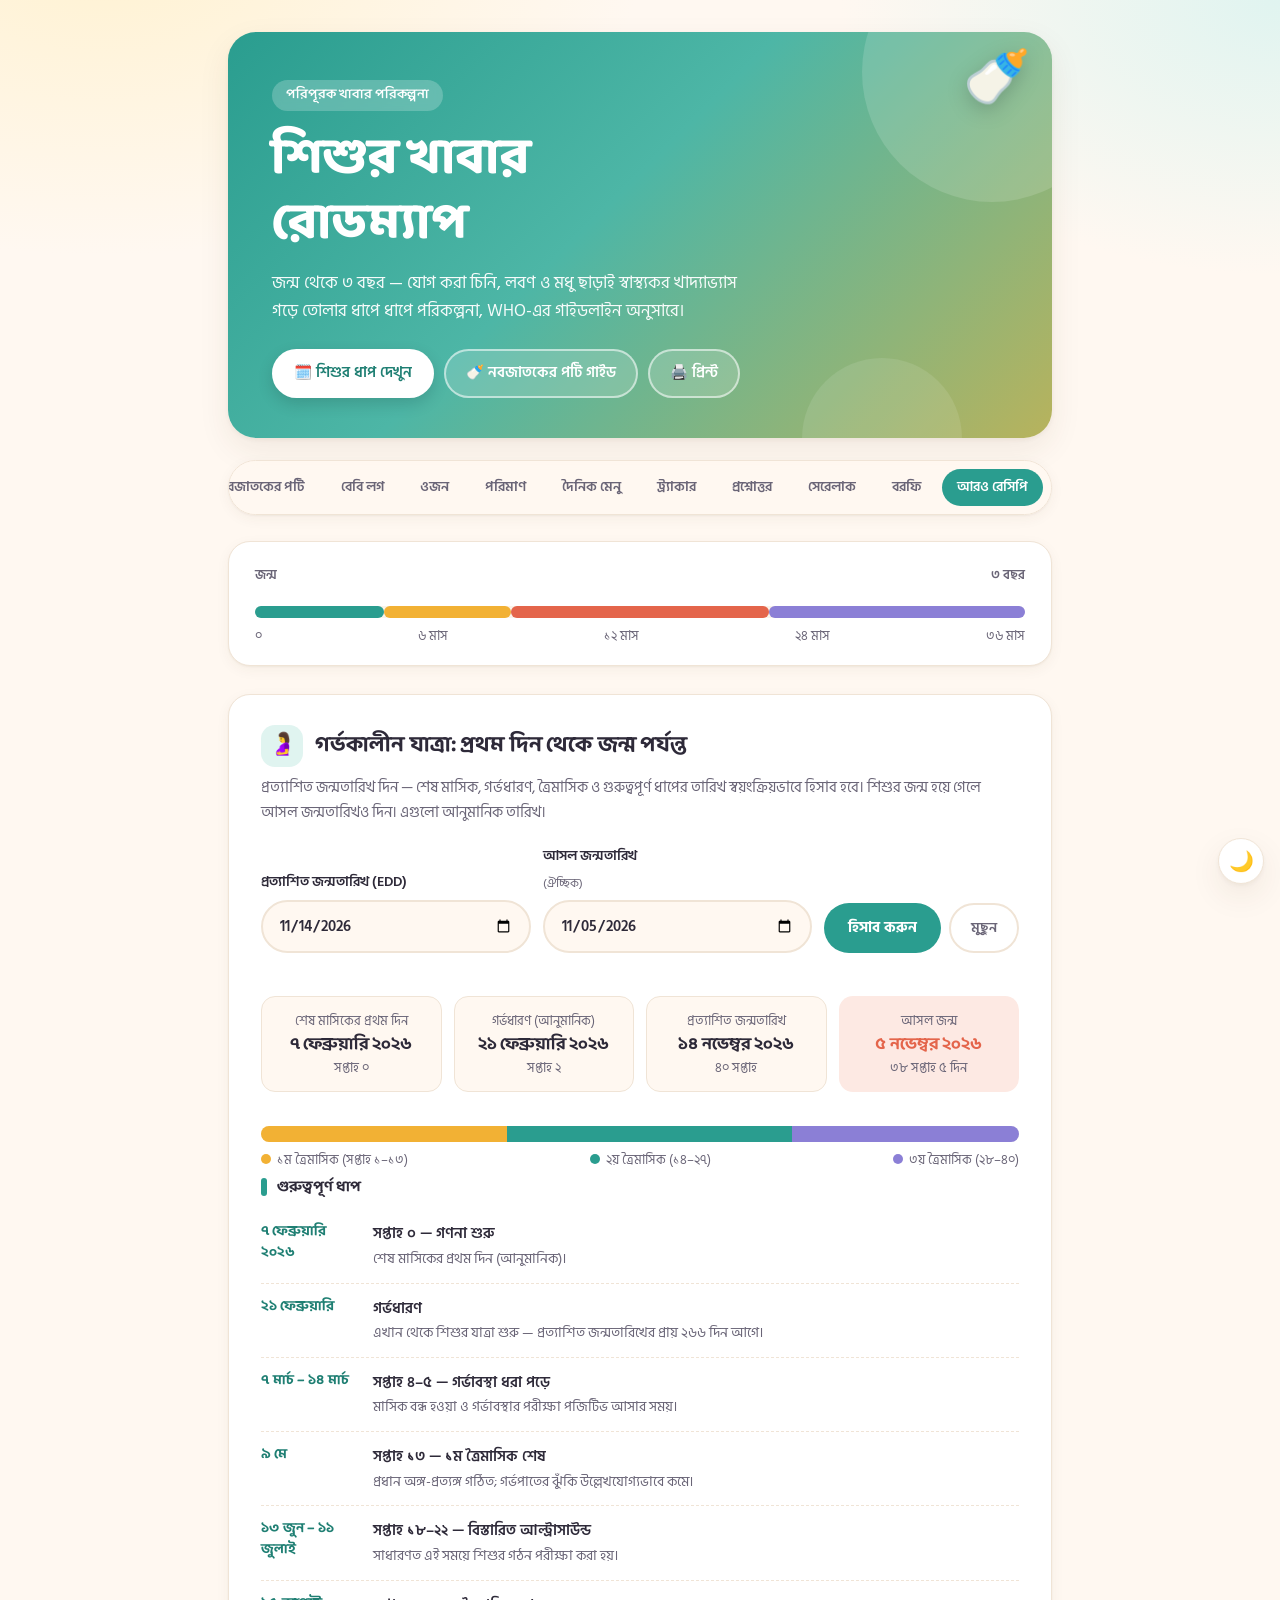
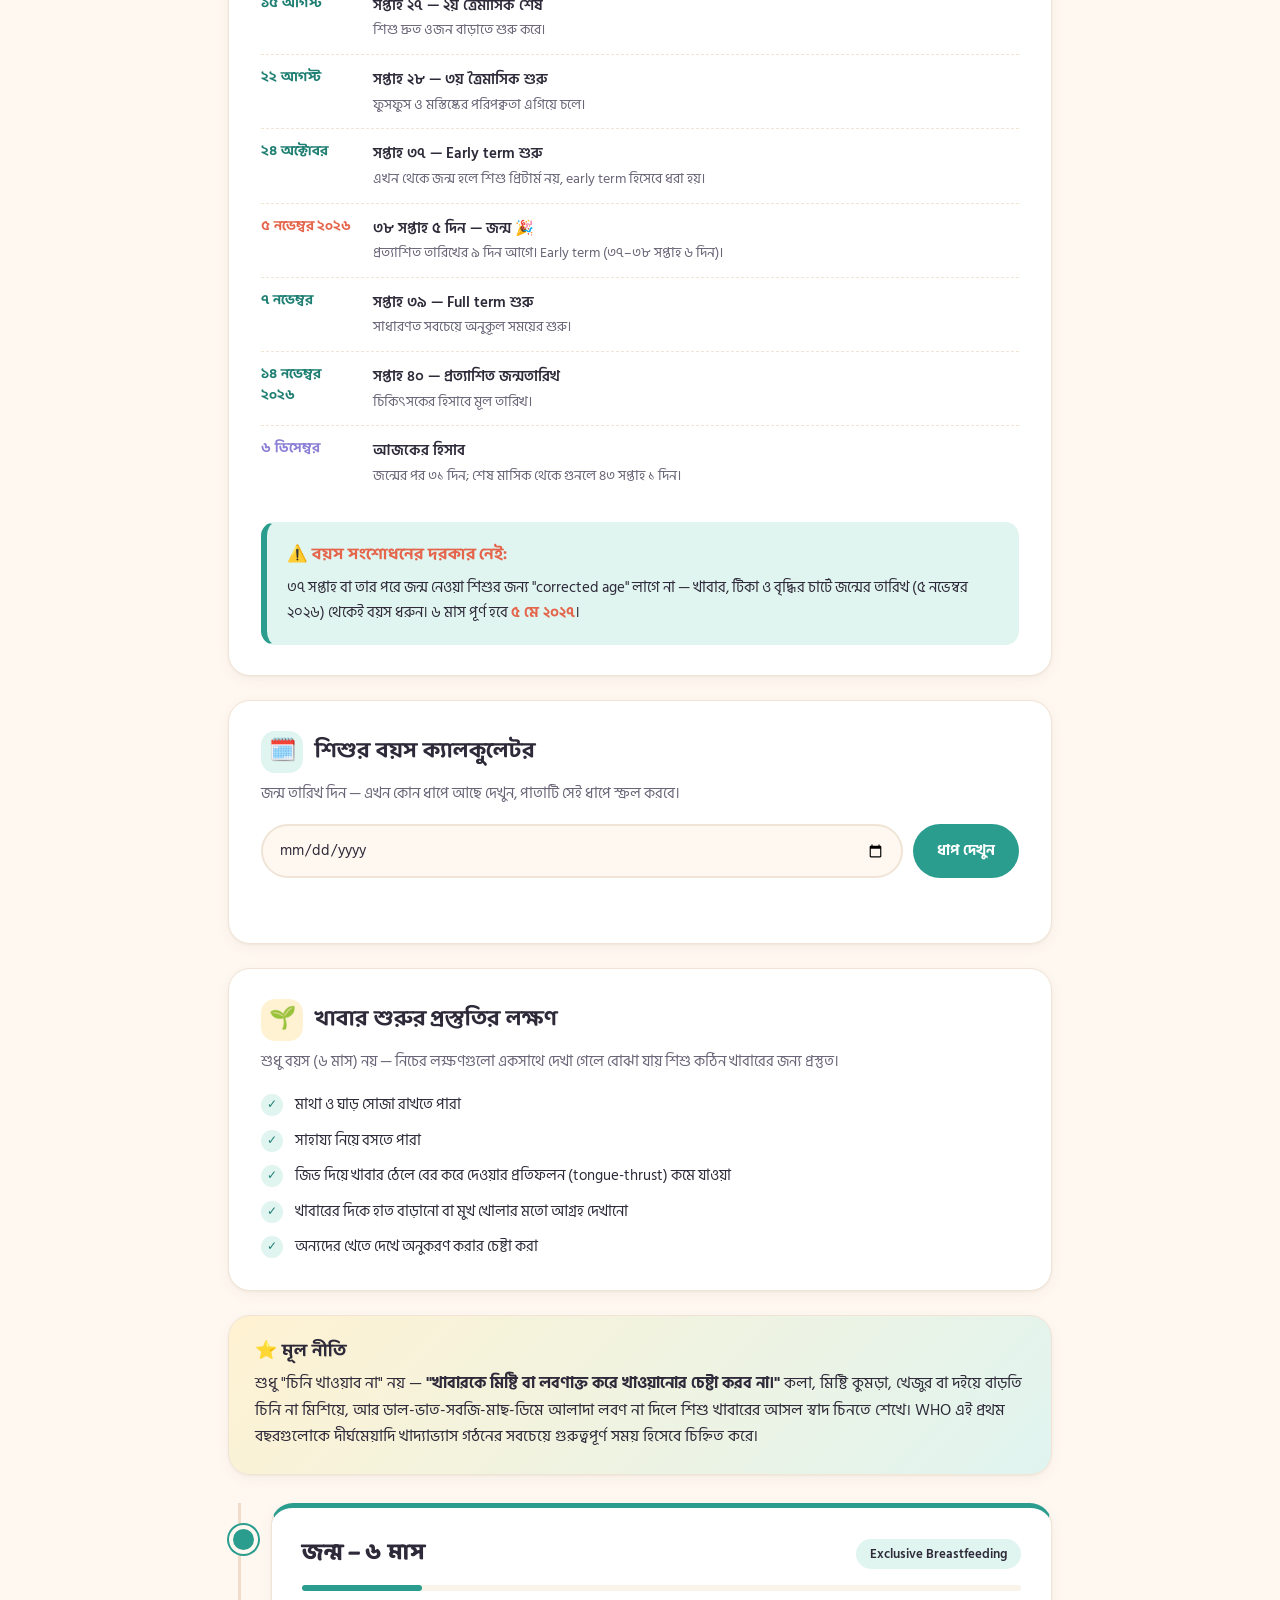
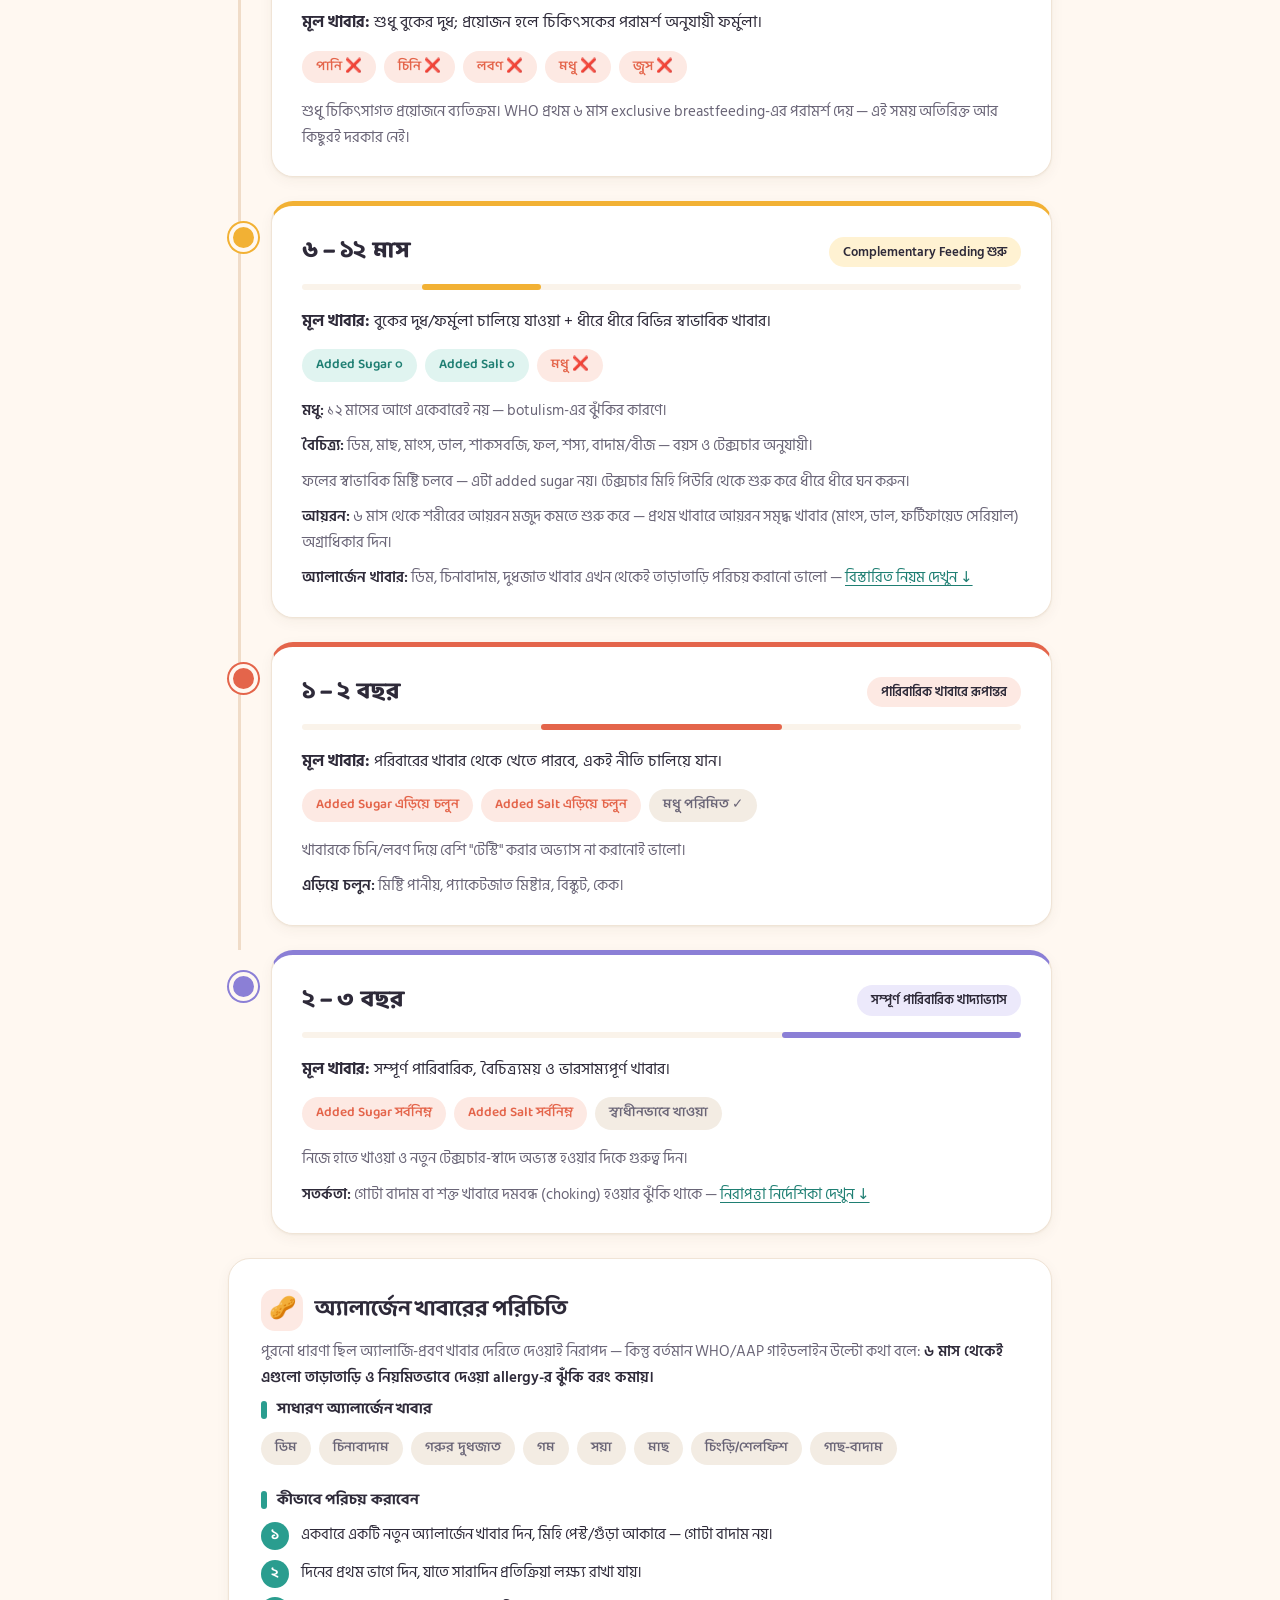
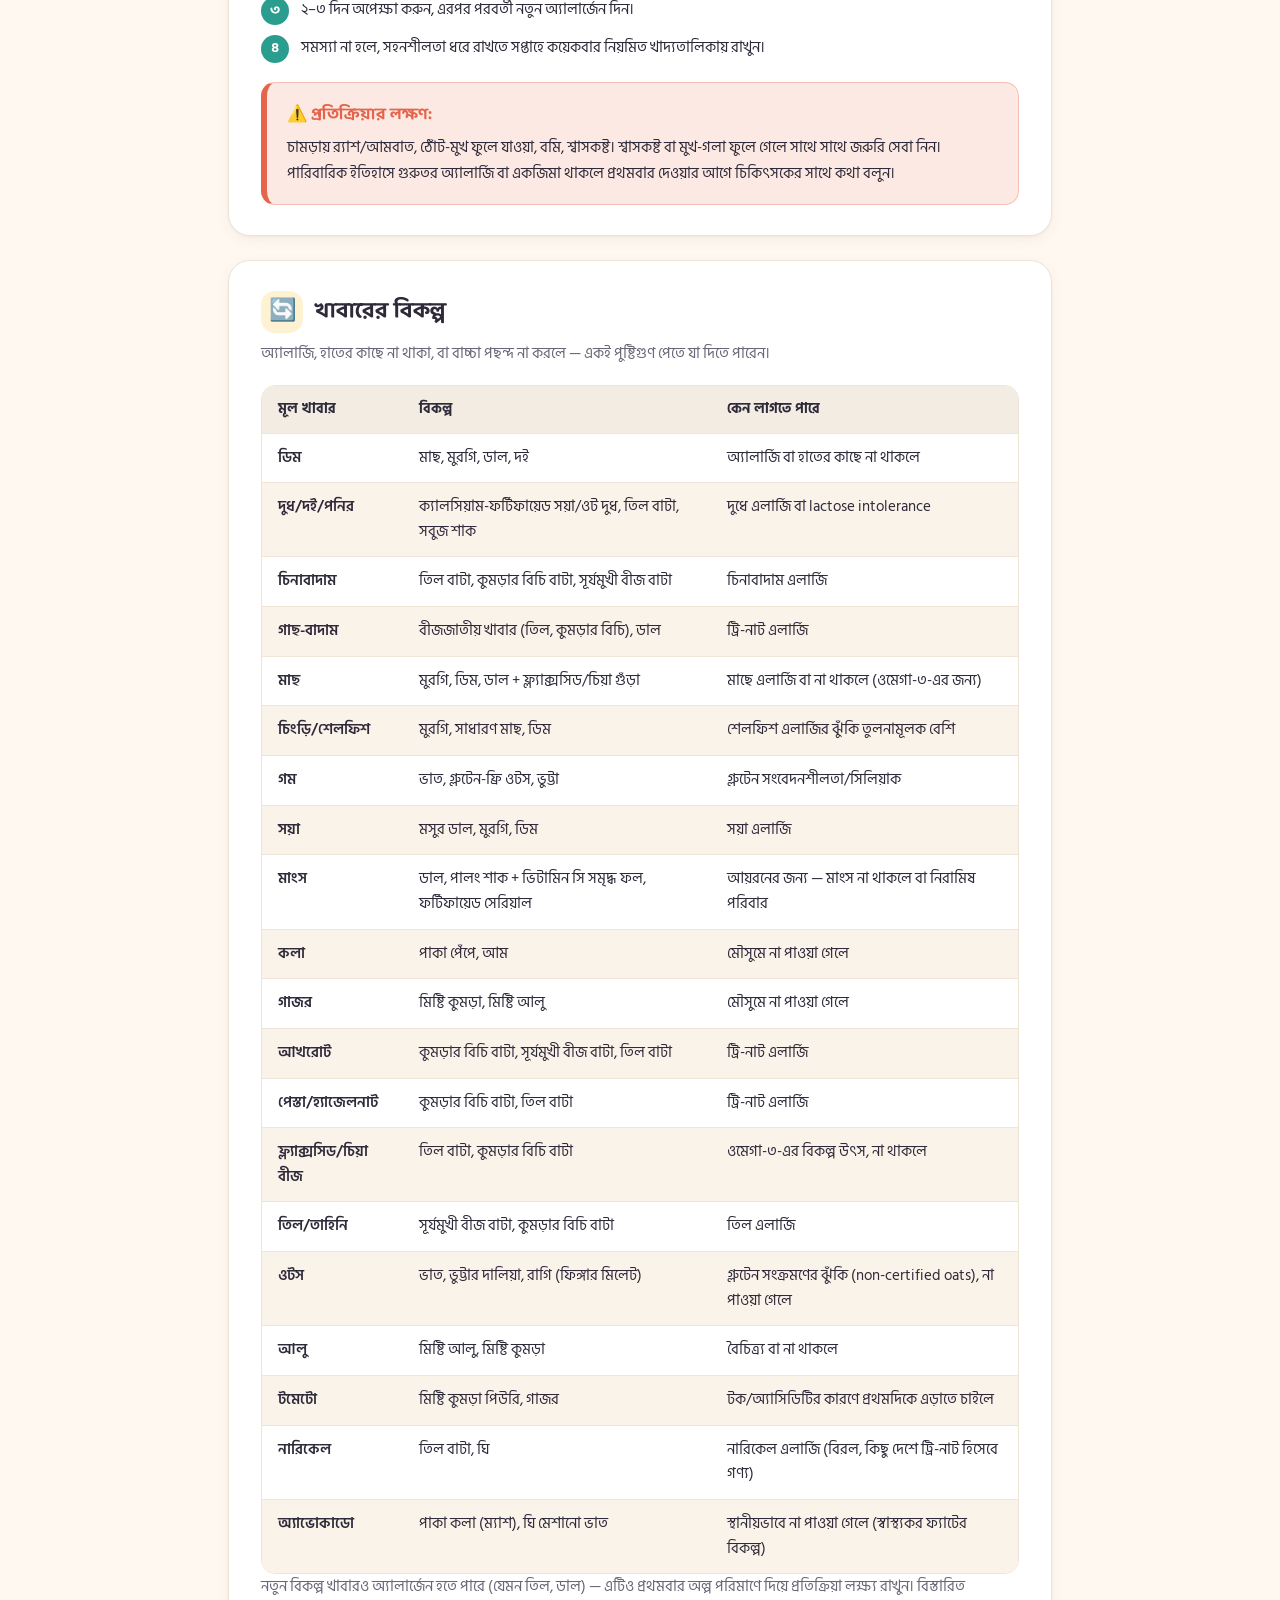
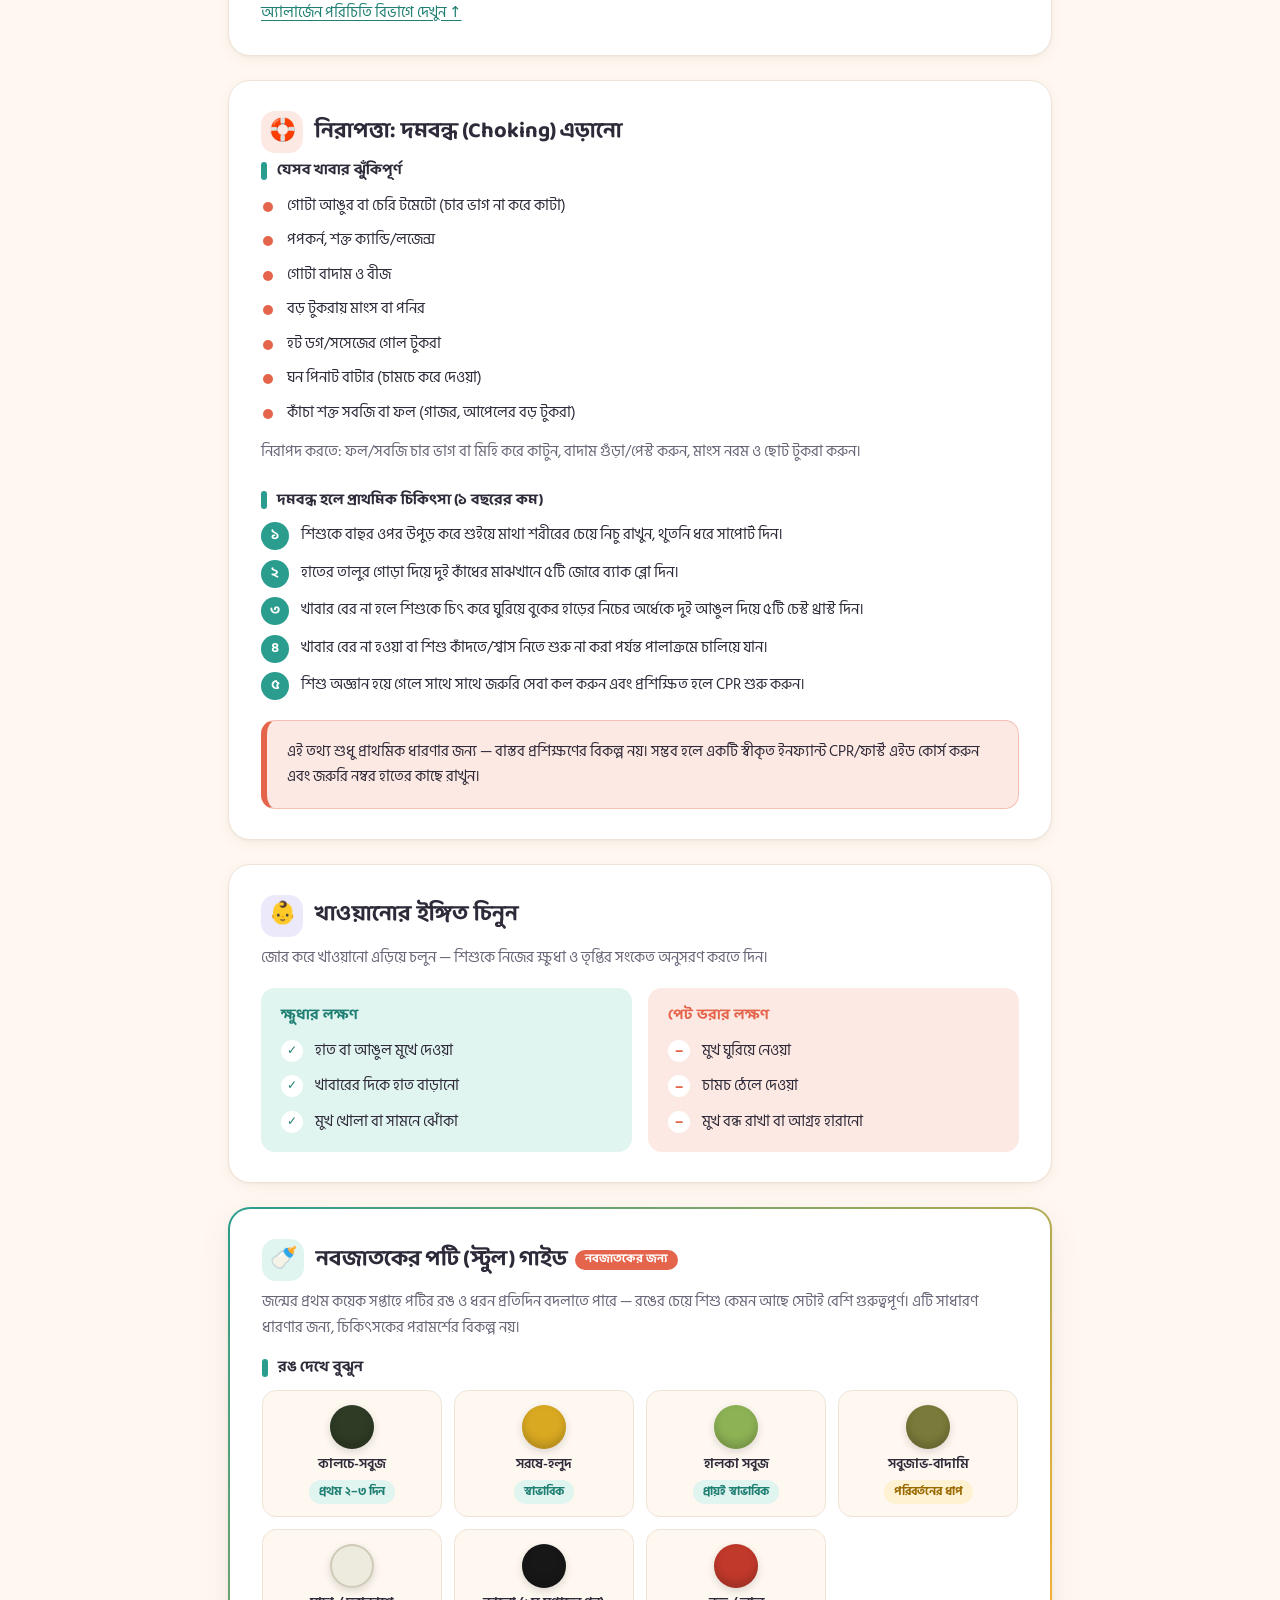
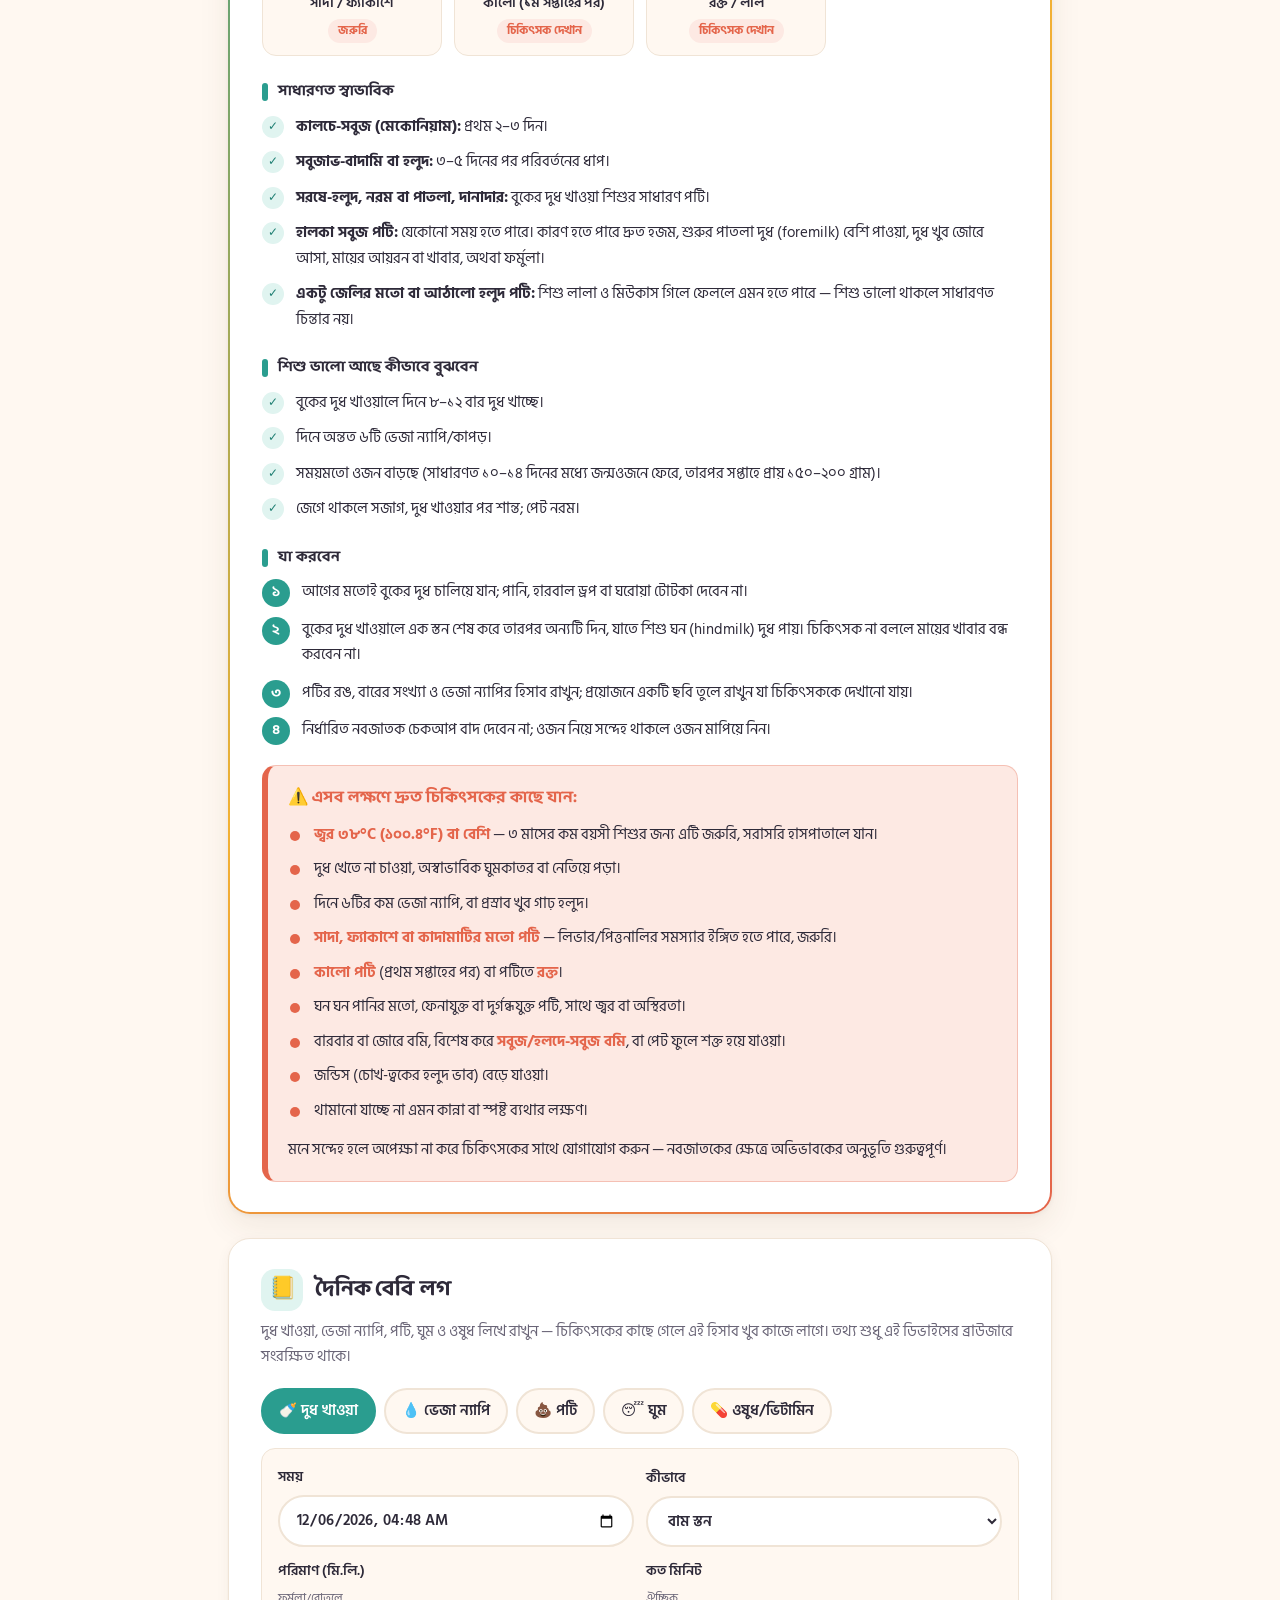
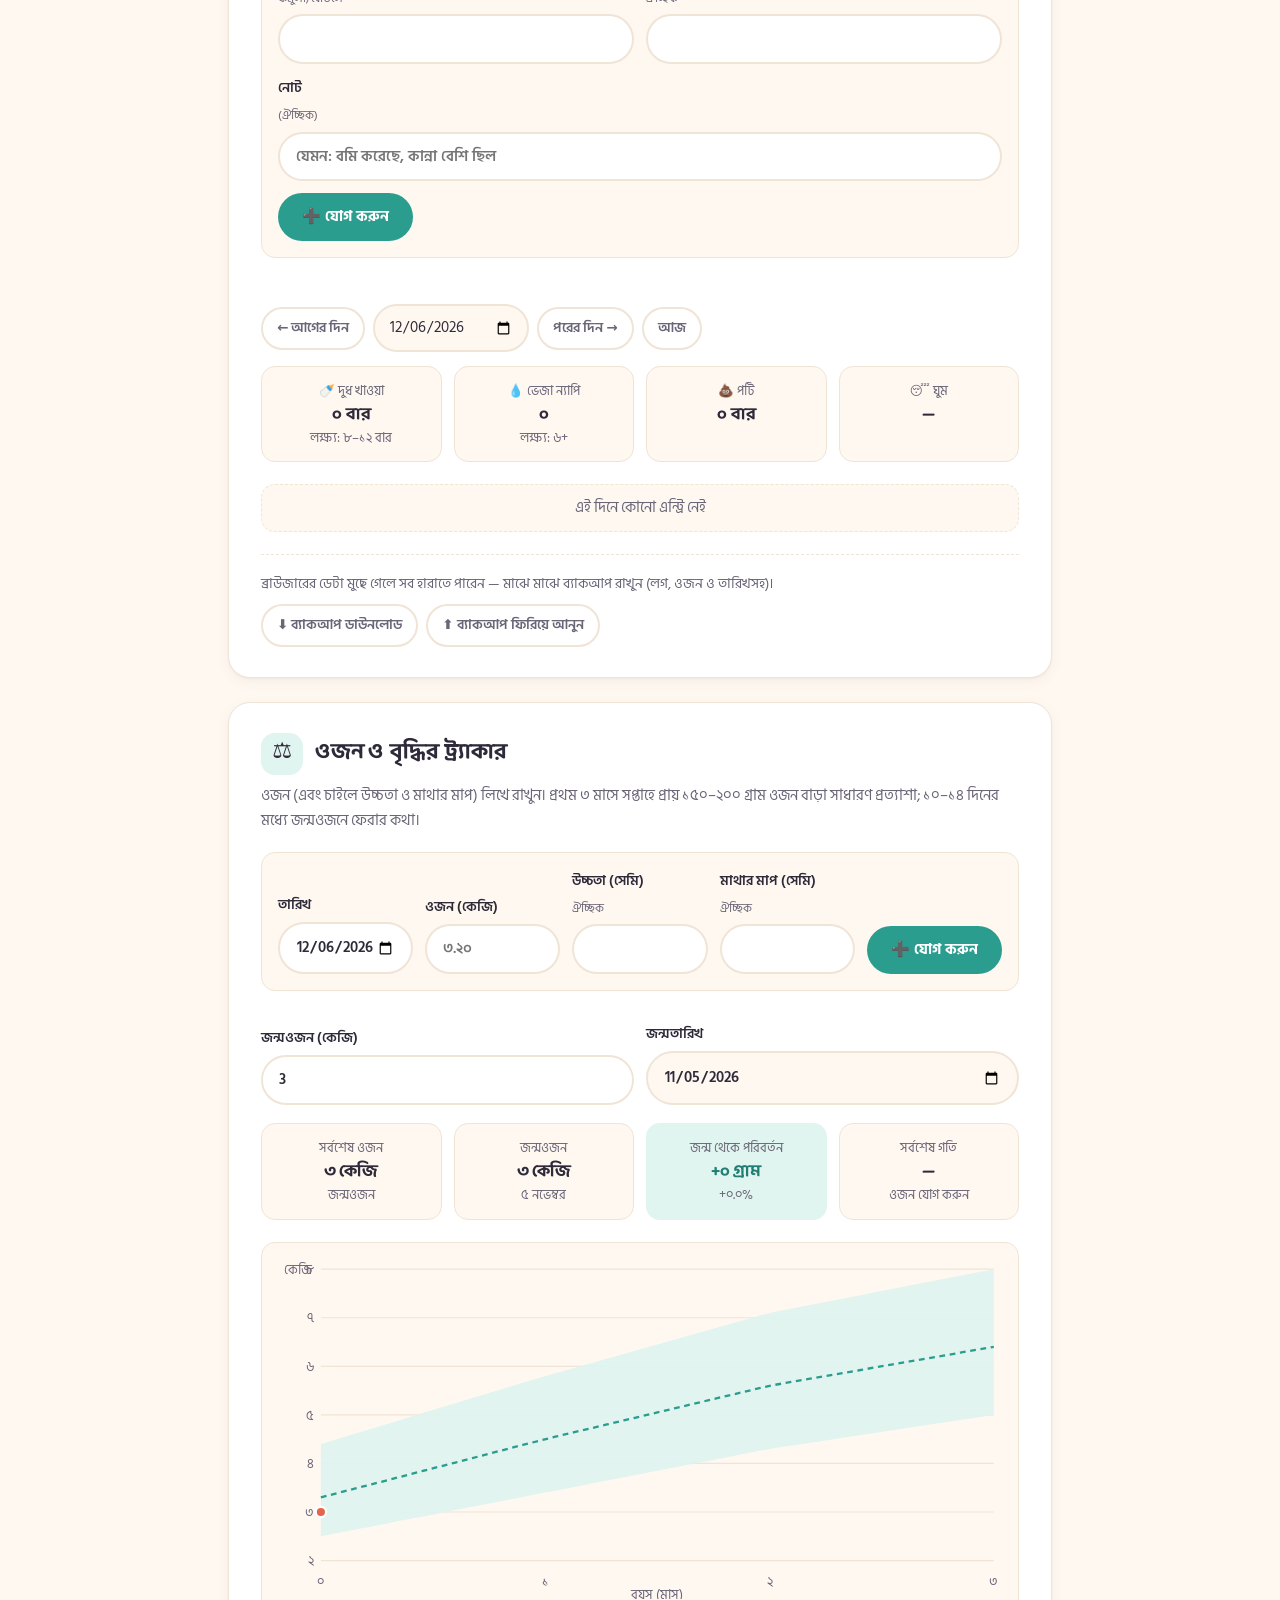
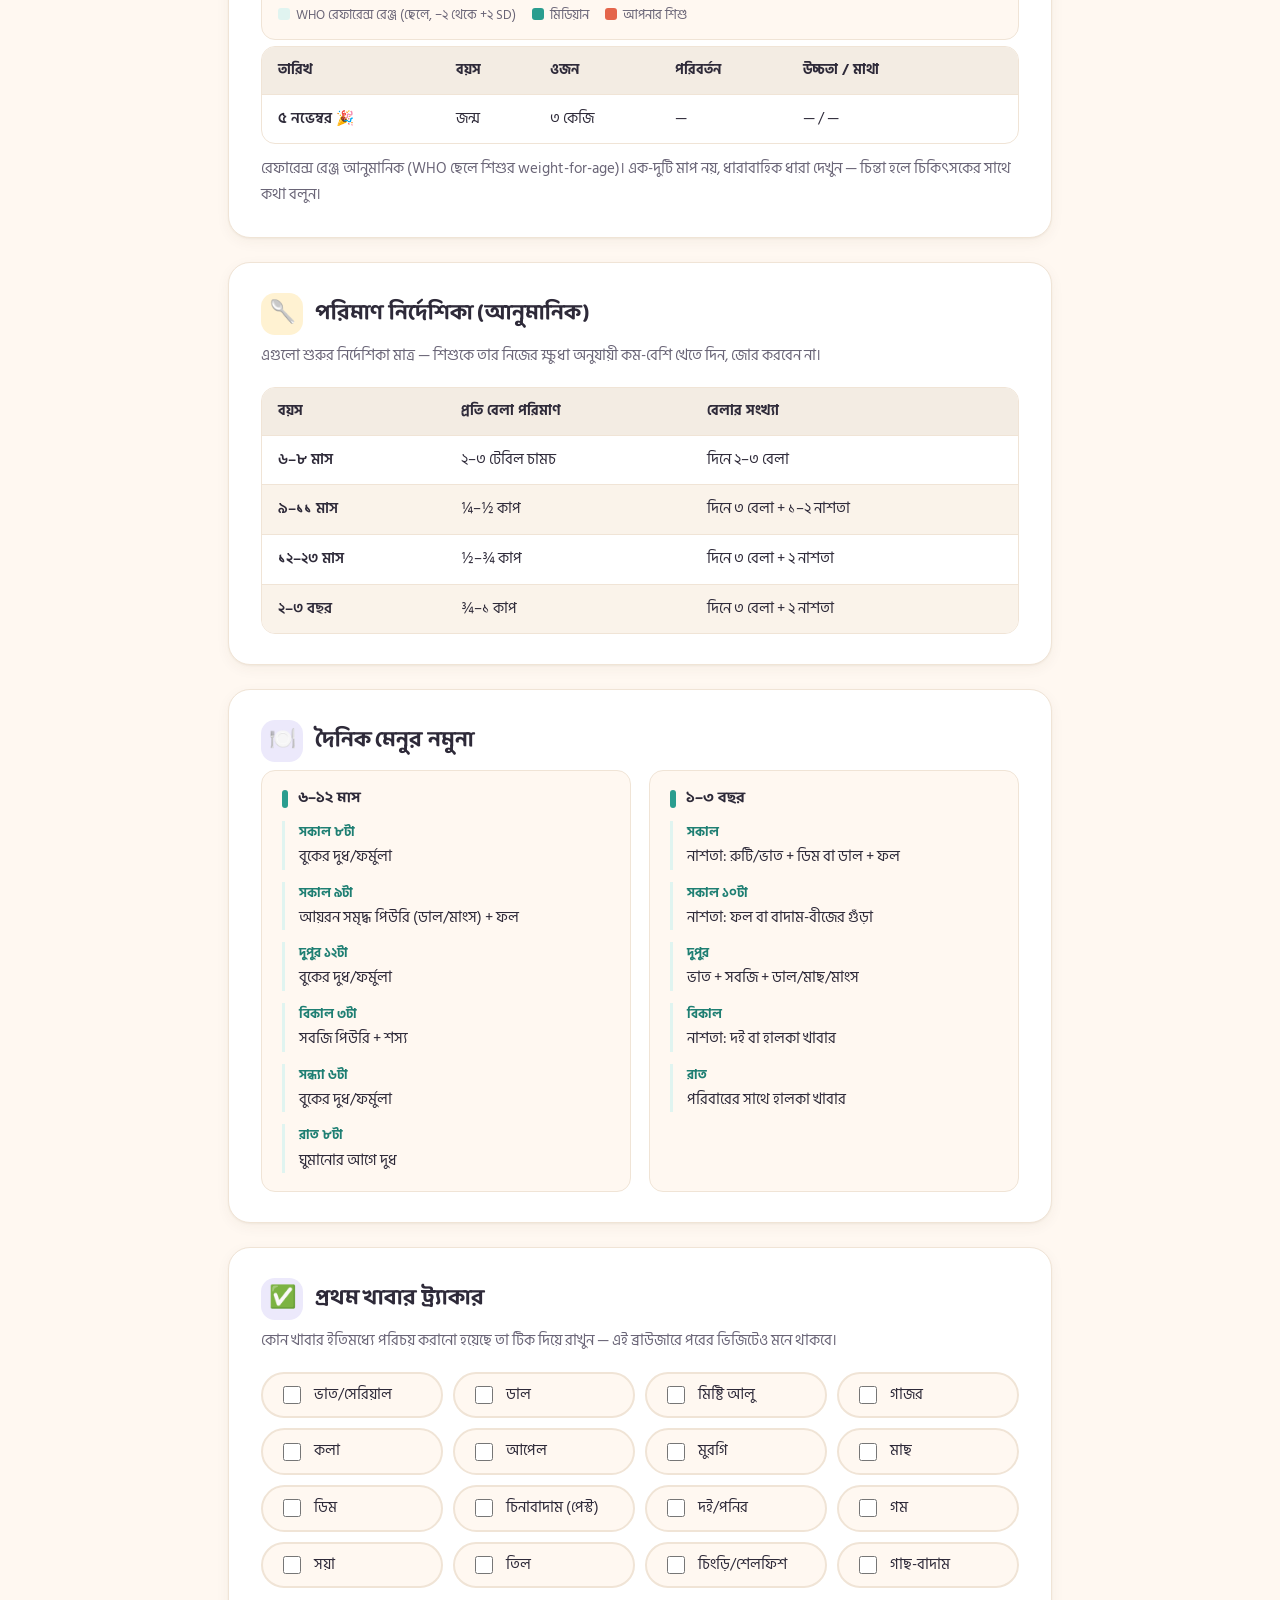
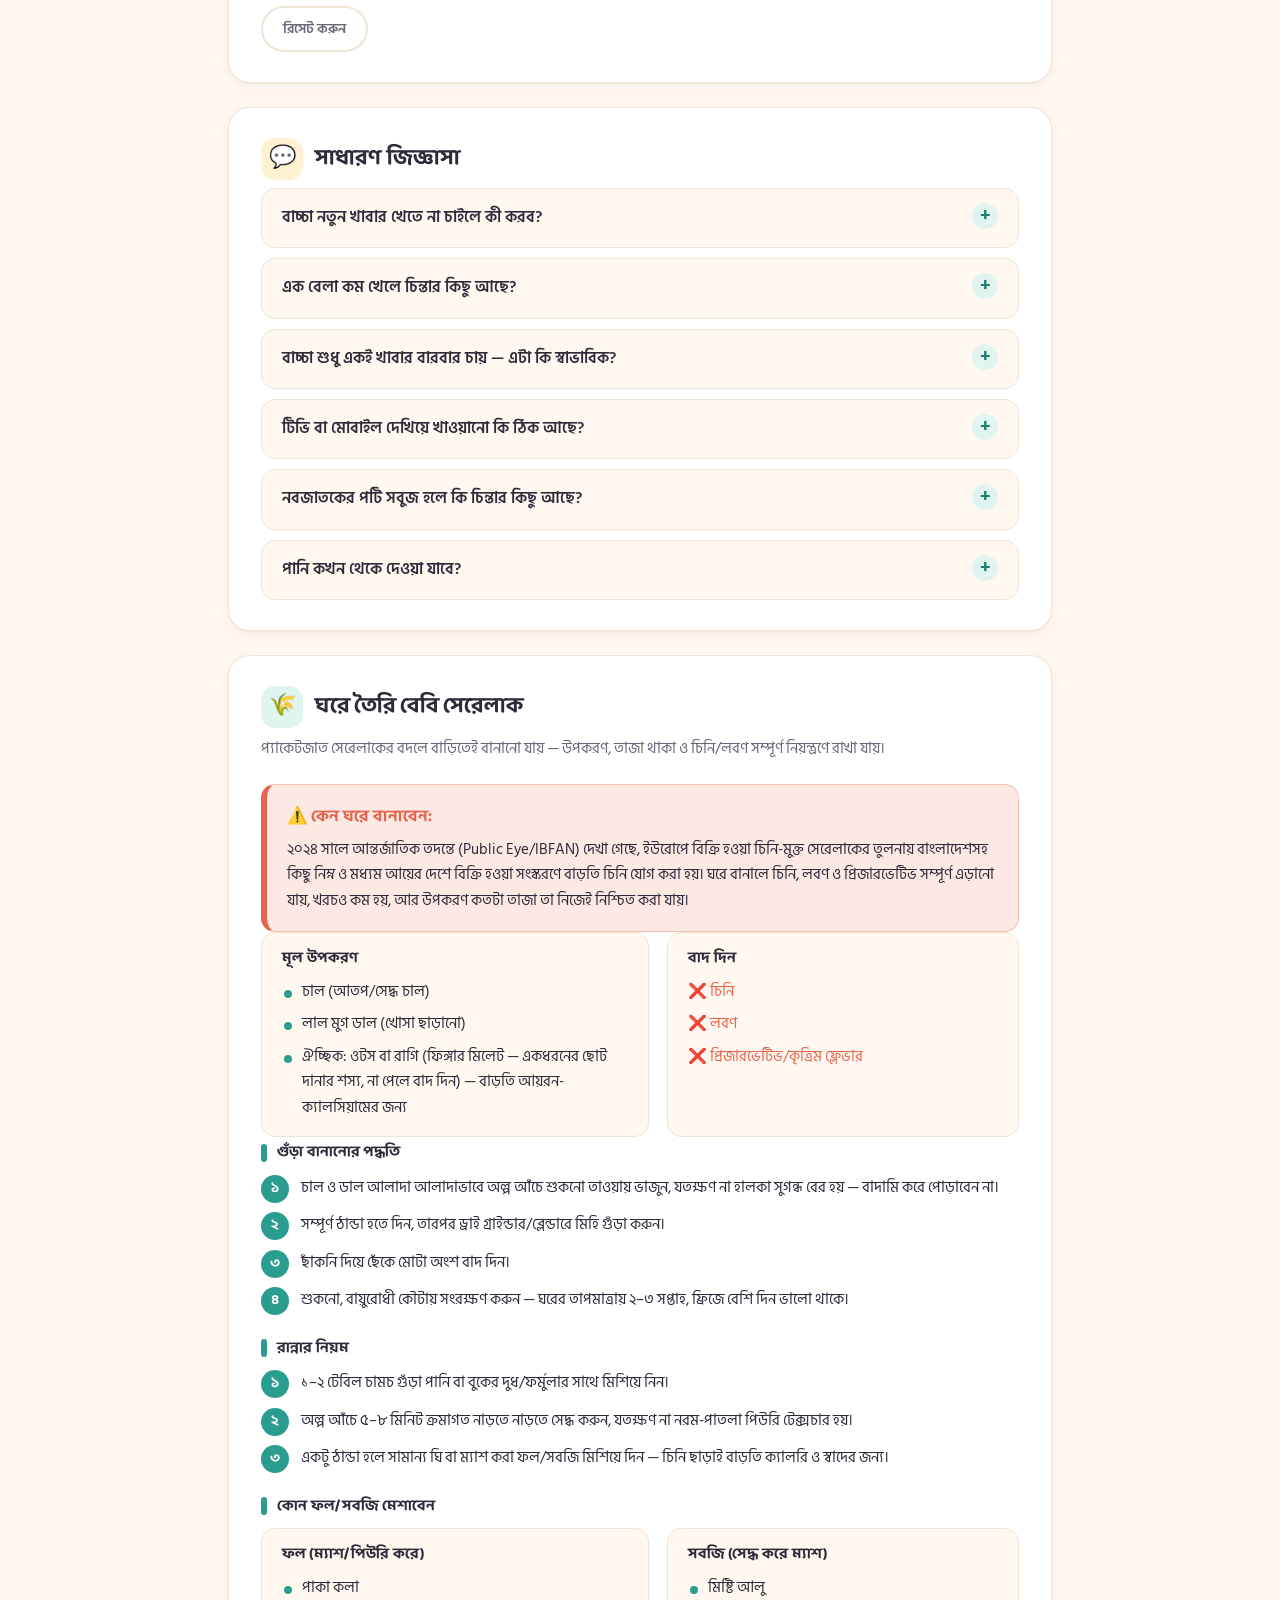
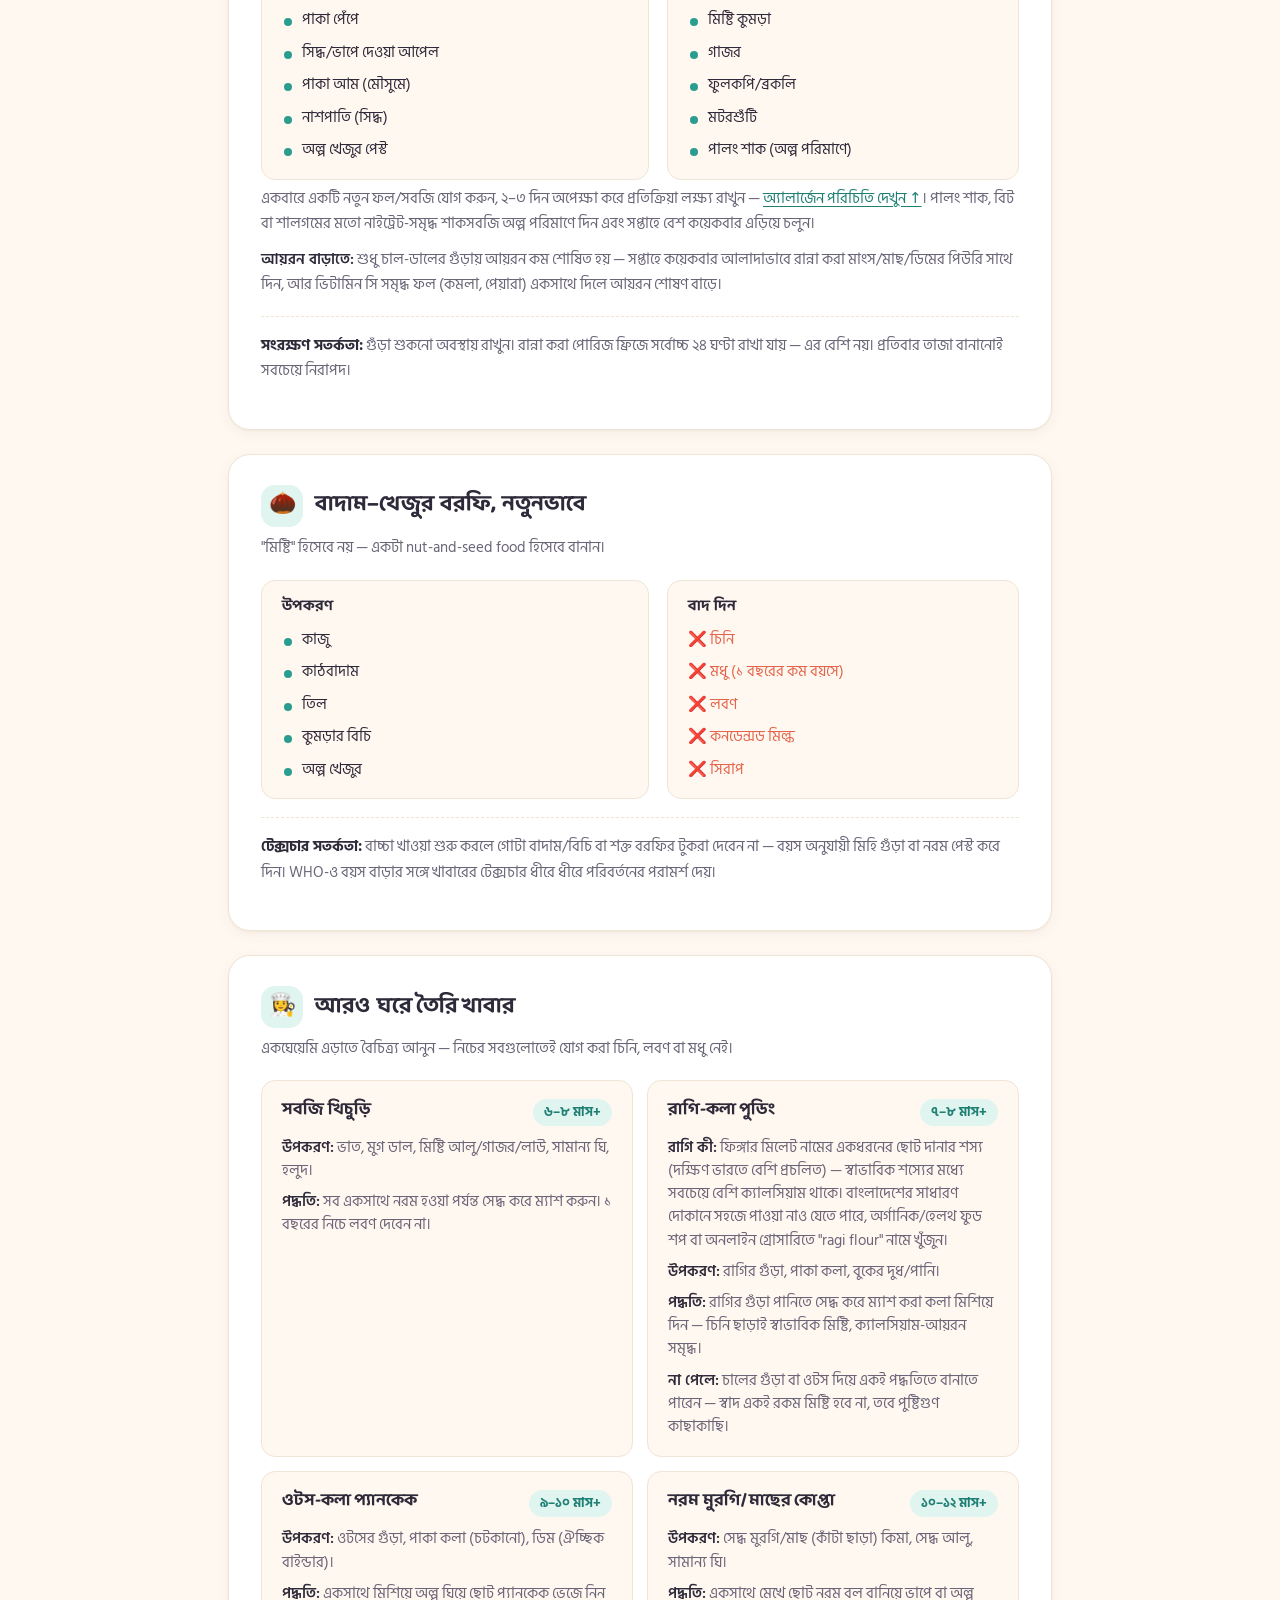
==== commit 923ed6ee: "Add daily baby log, weight tracker with WHO reference chart, and data backup" ====
--- a/index.html
+++ b/index.html
@@ -527,6 +527,80 @@
   .preg-list li.today time{color:var(--lav);}
   .preg-pin.today{background:var(--lav);border-top-color:var(--lav);}
 
+
+  /* baby log & weight tracker */
+  .fld{display:flex;flex-direction:column;gap:6px;font-size:14px;font-weight:600;color:var(--ink);min-width:0;}
+  .fld small{font-weight:400;color:var(--ink-soft);}
+  .fld input,.fld select{
+    font:inherit;font-size:15px;padding:10px 16px;border-radius:99px;min-width:0;width:100%;
+    border:2px solid var(--line);background:var(--surface);color:var(--ink);
+  }
+  .fld input:focus,.fld select:focus{border-color:var(--accent);outline:none;}
+  .span2{grid-column:1/-1;}
+  .log-types{display:flex;flex-wrap:wrap;gap:8px;margin-bottom:14px;}
+  .log-type{
+    font:inherit;font-size:14.5px;font-weight:600;padding:9px 16px;border-radius:99px;
+    border:2px solid var(--line);background:var(--bg);color:var(--ink);cursor:pointer;transition:transform .15s,background .15s;
+  }
+  .log-type:hover{transform:translateY(-1px);border-color:var(--accent);}
+  .log-type.active{background:var(--accent);border-color:var(--accent);color:#fff;}
+  :root[data-theme="dark"] .log-type.active{color:#0F2B28;}
+  @media (prefers-color-scheme: dark){:root:not([data-theme="light"]) .log-type.active{color:#0F2B28;}}
+  .log-form{
+    display:grid;gap:12px;grid-template-columns:1fr;background:var(--bg);
+    border:1px solid var(--line);border-radius:var(--radius-sm);padding:16px;align-items:end;
+  }
+  @media(min-width:760px){.log-form{grid-template-columns:1fr 1fr;}}
+  .log-fields{display:contents;}
+  .col-pick{display:flex;flex-wrap:wrap;gap:8px;}
+  .col-opt{
+    display:flex;align-items:center;gap:8px;font-size:13.5px;font-weight:600;padding:6px 12px 6px 8px;
+    border-radius:99px;border:2px solid var(--line);background:var(--surface);cursor:pointer;
+  }
+  .col-opt input{position:absolute;opacity:0;pointer-events:none;}
+  .col-opt i{width:20px;height:20px;border-radius:50%;display:block;box-shadow:inset 0 -2px 3px rgba(0,0,0,.2);}
+  .col-opt:has(input:checked){border-color:var(--accent);background:var(--accent-tint);}
+  .col-opt:has(input:focus-visible){outline:3px solid var(--accent);outline-offset:2px;}
+  .day-nav{display:flex;gap:8px;align-items:center;flex-wrap:wrap;margin:22px 0 14px;}
+  .day-nav input[type=date]{
+    font:inherit;font-size:15px;padding:8px 14px;border-radius:99px;border:2px solid var(--line);background:var(--bg);color:var(--ink);
+  }
+  .mini-btn{
+    font:inherit;font-size:13.5px;font-weight:600;padding:8px 14px;border-radius:99px;
+    border:2px solid var(--line);background:var(--surface);color:var(--ink-soft);cursor:pointer;
+  }
+  .mini-btn:hover{border-color:var(--accent);color:var(--accent-strong);}
+  .preg-stat.good{background:var(--accent-tint);border-color:transparent;}
+  .preg-stat.good b{color:var(--accent-strong);}
+  .preg-stat.warnc{background:var(--sun-tint);border-color:transparent;}
+  .log-list{list-style:none;margin:14px 0 0;padding:0;display:flex;flex-direction:column;gap:8px;}
+  .log-list li{
+    display:flex;align-items:center;gap:12px;padding:10px 14px;border:1px solid var(--line);
+    border-radius:var(--radius-sm);background:var(--bg);font-size:15px;
+  }
+  .log-list time{flex:none;font-family:'Baloo Da 2',sans-serif;font-weight:700;font-size:13.5px;color:var(--accent-strong);min-width:74px;}
+  .log-list .txt{flex:1;min-width:0;word-break:break-word;}
+  .log-list .txt em{display:block;font-style:normal;font-size:13px;color:var(--ink-soft);}
+  .x-btn{flex:none;border:none;background:transparent;color:var(--ink-soft);font-size:18px;cursor:pointer;width:32px;height:32px;border-radius:50%;line-height:1;}
+  .x-btn:hover{background:var(--accent-2-tint);color:var(--accent-2);}
+  .log-empty{color:var(--ink-soft);font-size:14.5px;padding:14px 0;text-align:center;}
+  .backup-row{display:flex;flex-wrap:wrap;gap:8px;margin-top:22px;padding-top:18px;border-top:1px dashed var(--line);align-items:center;}
+  .backup-row span{font-size:13.5px;color:var(--ink-soft);flex:1 1 100%;}
+  .w-form{display:grid;gap:12px;grid-template-columns:1fr 1fr;align-items:end;background:var(--bg);border:1px solid var(--line);border-radius:var(--radius-sm);padding:16px;}
+  @media(min-width:760px){.w-form{grid-template-columns:repeat(5,1fr);}}
+  .w-form .preg-go{grid-column:1/-1;justify-self:start;}
+  @media(min-width:760px){.w-form .preg-go{grid-column:auto;}}
+  .w-chart{margin:22px 0 6px;background:var(--bg);border:1px solid var(--line);border-radius:var(--radius-sm);padding:10px 8px 6px;}
+  .w-chart svg{width:100%;height:auto;display:block;}
+  .w-chart text{font-family:'Hind Siliguri',sans-serif;font-size:11px;fill:var(--ink-soft);}
+  .w-legend{display:flex;flex-wrap:wrap;gap:6px 16px;font-size:12.5px;color:var(--ink-soft);margin:6px 0 0;padding:0 8px 6px;}
+  .w-legend span::before{content:"";display:inline-block;width:12px;height:12px;border-radius:3px;margin-inline-end:6px;background:var(--c);vertical-align:-1px;}
+  .w-status{margin-top:14px;padding:12px 16px;border-radius:var(--radius-sm);font-size:14.5px;background:var(--accent-tint);color:var(--ink);}
+  .w-status.warn{background:var(--sun-tint);}
+  .w-status.bad{background:var(--accent-2-tint);}
+  .w-status:empty{display:none;}
+  .w-table td .x-btn{width:28px;height:28px;font-size:16px;}
+
   @media print{
     .quicknav,.print-btn,.hero-actions,.reset-btn,.age-form,.fab,.progress,.hero-emoji{display:none !important;}
     body{background:#fff;color:#000;}
@@ -567,6 +641,8 @@
     <a href="#safety">নিরাপত্তা</a>
     <a href="#feeding-cues">খাওয়ানোর ইঙ্গিত</a>
     <a href="#newborn-stool">নবজাতকের পটি</a>
+    <a href="#baby-log">বেবি লগ</a>
+    <a href="#weight-tracker">ওজন</a>
     <a href="#portions">পরিমাণ</a>
     <a href="#meal-plan">দৈনিক মেনু</a>
     <a href="#tracker">ট্র্যাকার</a>
@@ -891,6 +967,81 @@
       </ul>
       মনে সন্দেহ হলে অপেক্ষা না করে চিকিৎসকের সাথে যোগাযোগ করুন — নবজাতকের ক্ষেত্রে অভিভাবকের অনুভূতি গুরুত্বপূর্ণ।
     </div>
+  </section>
+
+  <section id="baby-log" class="tool-card">
+    <h2><span class="h-ico" aria-hidden="true">📒</span><span>দৈনিক বেবি লগ</span></h2>
+    <p class="tool-desc">দুধ খাওয়া, ভেজা ন্যাপি, পটি, ঘুম ও ওষুধ লিখে রাখুন — চিকিৎসকের কাছে গেলে এই হিসাব খুব কাজে লাগে। তথ্য শুধু এই ডিভাইসের ব্রাউজারে সংরক্ষিত থাকে।</p>
+
+    <div class="log-types" id="logTypes" role="group" aria-label="লগের ধরন">
+      <button type="button" class="log-type active" data-type="feed">🍼 দুধ খাওয়া</button>
+      <button type="button" class="log-type" data-type="wet">💧 ভেজা ন্যাপি</button>
+      <button type="button" class="log-type" data-type="stool">💩 পটি</button>
+      <button type="button" class="log-type" data-type="sleep">😴 ঘুম</button>
+      <button type="button" class="log-type" data-type="med">💊 ওষুধ/ভিটামিন</button>
+    </div>
+
+    <form id="logForm" class="log-form">
+      <label class="fld">সময়
+        <input type="datetime-local" id="logTime" required>
+      </label>
+      <div class="log-fields" id="logFields"></div>
+      <label class="fld span2">নোট <small>(ঐচ্ছিক)</small>
+        <input type="text" id="logNote" maxlength="120" placeholder="যেমন: বমি করেছে, কান্না বেশি ছিল">
+      </label>
+      <div class="span2"><button type="submit" class="preg-go">➕ যোগ করুন</button></div>
+    </form>
+    <p id="logMsg" class="preg-msg" role="alert"></p>
+
+    <div class="day-nav">
+      <button type="button" class="mini-btn" id="dayPrev" aria-label="আগের দিন">← আগের দিন</button>
+      <input type="date" id="logDay" aria-label="দিন নির্বাচন">
+      <button type="button" class="mini-btn" id="dayNext" aria-label="পরের দিন">পরের দিন →</button>
+      <button type="button" class="mini-btn" id="dayToday">আজ</button>
+    </div>
+    <div id="logSummary" class="preg-stats"></div>
+    <div id="logAlert"></div>
+    <ul id="logList" class="log-list"></ul>
+
+    <div class="backup-row">
+      <span>ব্রাউজারের ডেটা মুছে গেলে সব হারাতে পারেন — মাঝে মাঝে ব্যাকআপ রাখুন (লগ, ওজন ও তারিখসহ)।</span>
+      <button type="button" class="mini-btn" id="backupBtn">⬇️ ব্যাকআপ ডাউনলোড</button>
+      <label class="mini-btn" style="cursor:pointer;">⬆️ ব্যাকআপ ফিরিয়ে আনুন
+        <input type="file" id="restoreFile" accept="application/json,.json" hidden>
+      </label>
+    </div>
+  </section>
+
+  <section id="weight-tracker" class="tool-card">
+    <h2><span class="h-ico" aria-hidden="true">⚖️</span><span>ওজন ও বৃদ্ধির ট্র্যাকার</span></h2>
+    <p class="tool-desc">ওজন (এবং চাইলে উচ্চতা ও মাথার মাপ) লিখে রাখুন। প্রথম ৩ মাসে সপ্তাহে প্রায় ১৫০–২০০ গ্রাম ওজন বাড়া সাধারণ প্রত্যাশা; ১০–১৪ দিনের মধ্যে জন্মওজনে ফেরার কথা।</p>
+
+    <form id="wForm" class="w-form">
+      <label class="fld">তারিখ <input type="date" id="wDate" required></label>
+      <label class="fld">ওজন (কেজি) <input type="number" id="wKg" step="0.01" min="0.5" max="30" inputmode="decimal" required placeholder="৩.২০"></label>
+      <label class="fld">উচ্চতা (সেমি) <small>ঐচ্ছিক</small><input type="number" id="wLen" step="0.1" min="20" max="130" inputmode="decimal"></label>
+      <label class="fld">মাথার মাপ (সেমি) <small>ঐচ্ছিক</small><input type="number" id="wHead" step="0.1" min="20" max="60" inputmode="decimal"></label>
+      <button type="submit" class="preg-go">➕ যোগ করুন</button>
+    </form>
+    <p id="wMsg" class="preg-msg" role="alert"></p>
+
+    <div class="preg-form" style="margin:6px 0 0;grid-template-columns:1fr 1fr;">
+      <label class="fld">জন্মওজন (কেজি) <input type="number" id="birthW" step="0.01" min="0.5" max="6" inputmode="decimal"></label>
+      <label class="fld">জন্মতারিখ <input type="date" id="wBirth"></label>
+    </div>
+
+    <div id="wStats" class="preg-stats" style="margin-top:18px;"></div>
+    <div id="wStatus" class="w-status" role="status"></div>
+    <div class="w-chart">
+      <div id="wChart"></div>
+      <div class="w-legend">
+        <span style="--c:var(--accent-tint)">WHO রেফারেন্স রেঞ্জ (ছেলে, −২ থেকে +২ SD)</span>
+        <span style="--c:var(--accent)">মিডিয়ান</span>
+        <span style="--c:var(--accent-2)">আপনার শিশু</span>
+      </div>
+    </div>
+    <div class="table-wrap"><table class="portion-table w-table" id="wTable"></table></div>
+    <p class="stage-detail" style="margin-top:12px;">রেফারেন্স রেঞ্জ আনুমানিক (WHO ছেলে শিশুর weight-for-age)। এক-দুটি মাপ নয়, ধারাবাহিক ধারা দেখুন — চিন্তা হলে চিকিৎসকের সাথে কথা বলুন।</p>
   </section>
 
   <section id="portions" class="tool-card">
@@ -1436,6 +1587,333 @@
     else { eddEl.value = '2026-11-14'; birthEl.value = '2026-11-05'; }
     run(false);
   })();
+
+  /* ---- Baby log & weight tracker ---- */
+  (function(){
+    if(!document.getElementById('logForm')) return;
+    var DAY = 86400000;
+    var LOGK = 'babyLog', WK = 'babyWeights';
+    var STOOLS = [
+      {k:'meconium', n:'কালচে-সবুজ', c:'#2F3B25'},
+      {k:'brown', n:'সবুজাভ-বাদামি', c:'#7A7A3A'},
+      {k:'yellow', n:'সরষে-হলুদ', c:'#D9A921'},
+      {k:'green', n:'হালকা সবুজ', c:'#8DB254'},
+      {k:'white', n:'সাদা/ফ্যাকাশে', c:'#EDEBDD', flag:'white'},
+      {k:'black', n:'কালো', c:'#171717', flag:'black'},
+      {k:'blood', n:'রক্তমিশ্রিত', c:'#C0392B', flag:'blood'}
+    ];
+    var SIDES = {left:'বাম স্তন', right:'ডান স্তন', both:'উভয় স্তন', bottle:'ফর্মুলা/এক্সপ্রেসড দুধ'};
+
+    function bn(n){ return String(n).replace(/[0-9]/g, function(d){ return '০১২৩৪৫৬৭৮৯'[d]; }); }
+    function bnNum(n, dp){ return bn((Math.round(n*Math.pow(10,dp))/Math.pow(10,dp)).toFixed(dp).replace(/\.?0+$/, function(m){ return dp ? '' : m; })); }
+    function esc(t){ return String(t).replace(/[&<>"']/g, function(c){ return {'&':'&amp;','<':'&lt;','>':'&gt;','"':'&quot;',"'":'&#39;'}[c]; }); }
+    function pad(n){ return (n<10?'0':'') + n; }
+    function isoDay(d){ return d.getFullYear() + '-' + pad(d.getMonth()+1) + '-' + pad(d.getDate()); }
+    function isoLocal(d){ return isoDay(d) + 'T' + pad(d.getHours()) + ':' + pad(d.getMinutes()); }
+    function dayUTC(iso){ var p = iso.split('-'); return Date.UTC(+p[0], +p[1]-1, +p[2]); }
+    var M = ['জানুয়ারি','ফেব্রুয়ারি','মার্চ','এপ্রিল','মে','জুন','জুলাই','আগস্ট','সেপ্টেম্বর','অক্টোবর','নভেম্বর','ডিসেম্বর'];
+    function fmtDay(iso){ var p = iso.split('-'); return bn(+p[2]) + ' ' + M[+p[1]-1] + ' ' + bn(p[0]); }
+    function fmtDayShort(iso){ var p = iso.split('-'); return bn(+p[2]) + ' ' + M[+p[1]-1]; }
+    function fmtTime(t){
+      var h = +t.slice(11,13), m = t.slice(14,16);
+      var per = h < 5 ? 'রাত' : h < 12 ? 'সকাল' : h < 15 ? 'দুপুর' : h < 18 ? 'বিকাল' : h < 20 ? 'সন্ধ্যা' : 'রাত';
+      var h12 = h % 12 || 12;
+      return per + ' ' + bn(h12) + ':' + bn(m);
+    }
+    function load(k, def){ try{ var r = localStorage.getItem(k); return r ? JSON.parse(r) : def; }catch(e){ return def; } }
+    function save(k, v){ try{ localStorage.setItem(k, JSON.stringify(v)); }catch(e){} }
+    function uid(){ return Date.now().toString(36) + Math.random().toString(36).slice(2,6); }
+    function dur(min){ var h = Math.floor(min/60), m = min % 60; return (h ? bn(h) + ' ঘণ্টা ' : '') + (m || !h ? bn(m) + ' মিনিট' : '').trim(); }
+
+    function birthISO(){
+      var p = load('pregnancyDates', null);
+      if(p && p.birth) return p.birth;
+      try{ var b = localStorage.getItem('babyBirthDate'); if(b) return b; }catch(e){}
+      return '2026-11-05';
+    }
+    function ageDaysAt(iso){ return Math.round((dayUTC(iso) - dayUTC(birthISO()))/DAY); }
+
+    /* ---------- LOG ---------- */
+    var log = load(LOGK, {entries:[]});
+    if(!log.entries) log.entries = [];
+    var type = 'feed';
+    var timeEl = document.getElementById('logTime');
+    var noteEl = document.getElementById('logNote');
+    var fieldsEl = document.getElementById('logFields');
+    var dayEl = document.getElementById('logDay');
+    var msgEl = document.getElementById('logMsg');
+
+    function nowLocal(){ return isoLocal(new Date()); }
+    function fieldsFor(t){
+      if(t === 'feed') return '<label class="fld">কীভাবে<select id="fSide">'
+        + Object.keys(SIDES).map(function(k){ return '<option value="' + k + '">' + SIDES[k] + '</option>'; }).join('')
+        + '</select></label>'
+        + '<label class="fld">পরিমাণ (মি.লি.) <small>ফর্মুলা/বোতলে</small><input type="number" id="fMl" min="1" max="400" inputmode="numeric"></label>'
+        + '<label class="fld">কত মিনিট <small>ঐচ্ছিক</small><input type="number" id="fDur" min="1" max="120" inputmode="numeric"></label>';
+      if(t === 'stool') return '<div class="fld span2">রঙ<div class="col-pick">'
+        + STOOLS.map(function(x,i){ return '<label class="col-opt"><input type="radio" name="stoolc" value="' + x.k + '"' + (i===2?' checked':'') + '><i style="background:' + x.c + '"></i>' + x.n + '</label>'; }).join('')
+        + '</div></div>';
+      if(t === 'sleep') return '<label class="fld">ঘুমের সময় (মিনিট)<input type="number" id="fSleep" min="1" max="1000" inputmode="numeric" required placeholder="যেমন ৯০"></label>';
+      if(t === 'med') return '<label class="fld">ওষুধ/ভিটামিনের নাম<input type="text" id="fMed" maxlength="60" required placeholder="যেমন ভিটামিন ডি ড্রপ"></label>';
+      return '';
+    }
+    function setType(t){
+      type = t;
+      Array.prototype.forEach.call(document.querySelectorAll('#logTypes .log-type'), function(b){ b.classList.toggle('active', b.getAttribute('data-type') === t); });
+      fieldsEl.innerHTML = fieldsFor(t);
+    }
+    document.getElementById('logTypes').addEventListener('click', function(e){
+      var b = e.target.closest('.log-type'); if(b) setType(b.getAttribute('data-type'));
+    });
+
+    document.getElementById('logForm').addEventListener('submit', function(e){
+      e.preventDefault();
+      msgEl.textContent = '';
+      var en = {id:uid(), t:timeEl.value, type:type, note:noteEl.value.trim()};
+      if(!en.t) return;
+      if(en.t > nowLocal()){ msgEl.textContent = 'ভবিষ্যতের সময় দেওয়া যাবে না।'; return; }
+      if(type === 'feed'){
+        en.side = document.getElementById('fSide').value;
+        var ml = document.getElementById('fMl').value, du = document.getElementById('fDur').value;
+        if(ml) en.ml = +ml; if(du) en.dur = +du;
+      } else if(type === 'stool'){
+        var r = document.querySelector('input[name=stoolc]:checked'); en.color = r ? r.value : 'yellow';
+      } else if(type === 'sleep'){
+        en.dur = +document.getElementById('fSleep').value;
+        if(!(en.dur > 0)) return;
+      } else if(type === 'med'){
+        en.name = document.getElementById('fMed').value.trim();
+        if(!en.name) return;
+      }
+      log.entries.push(en);
+      save(LOGK, log);
+      dayEl.value = en.t.slice(0,10);
+      noteEl.value = '';
+      timeEl.value = nowLocal();
+      setType(type);
+      renderLog();
+    });
+
+    function describe(en){
+      if(en.type === 'feed') return '🍼 ' + SIDES[en.side || 'both'] + (en.ml ? ' · ' + bn(en.ml) + ' মি.লি.' : '') + (en.dur ? ' · ' + bn(en.dur) + ' মিনিট' : '');
+      if(en.type === 'wet') return '💧 ভেজা ন্যাপি';
+      if(en.type === 'stool'){ var s = STOOLS.filter(function(x){ return x.k === en.color; })[0]; return '💩 পটি · ' + (s ? s.n : ''); }
+      if(en.type === 'sleep') return '😴 ঘুম · ' + dur(en.dur);
+      if(en.type === 'med') return '💊 ' + esc(en.name);
+      return '';
+    }
+
+    function renderLog(){
+      var day = dayEl.value;
+      var list = log.entries.filter(function(x){ return x.t.slice(0,10) === day; }).sort(function(a,b){ return a.t < b.t ? 1 : -1; });
+      var c = {feed:0, wet:0, stool:0, sleep:0, med:0, ml:0};
+      list.forEach(function(x){ c[x.type]++; if(x.type==='feed' && x.ml) c.ml += x.ml; if(x.type==='sleep') c.sleepMin = (c.sleepMin||0) + x.dur; });
+      var today = isoDay(new Date());
+      var wetCls = c.wet >= 6 ? 'good' : (day < today ? 'warnc' : '');
+      document.getElementById('logSummary').innerHTML =
+        '<div class="preg-stat"><small>🍼 দুধ খাওয়া</small><b>' + bn(c.feed) + ' বার</b><span>' + (c.ml ? bn(c.ml) + ' মি.লি. বোতলে' : 'লক্ষ্য: ৮–১২ বার') + '</span></div>'
+        + '<div class="preg-stat ' + wetCls + '"><small>💧 ভেজা ন্যাপি</small><b>' + bn(c.wet) + (c.wet >= 6 ? ' ✅' : '') + '</b><span>লক্ষ্য: ৬+</span></div>'
+        + '<div class="preg-stat"><small>💩 পটি</small><b>' + bn(c.stool) + ' বার</b><span>&nbsp;</span></div>'
+        + '<div class="preg-stat"><small>😴 ঘুম</small><b>' + (c.sleepMin ? dur(c.sleepMin) : '—') + '</b><span>' + (c.med ? '💊 ' + bn(c.med) + 'টি ওষুধ/ভিটামিন' : '&nbsp;') + '</span></div>';
+
+      // alerts
+      var age = ageDaysAt(day), msgs = [];
+      list.forEach(function(x){
+        if(x.type !== 'stool') return;
+        var s = STOOLS.filter(function(y){ return y.k === x.color; })[0];
+        if(!s || !s.flag) return;
+        if(s.flag === 'black' && age <= 5) return;
+        msgs.push('<li><strong>' + fmtTime(x.t) + '</strong> — ' + s.n + ' পটি নথিভুক্ত।' + (s.flag === 'white' ? ' সাদা/ফ্যাকাশে পটি জরুরি — আজই চিকিৎসকের সাথে যোগাযোগ করুন।' : ' চিকিৎসককে জানান।') + '</li>');
+      });
+      if(day < today && c.wet > 0 && c.wet < 6) msgs.push('<li>এদিন ভেজা ন্যাপি ৬টির কম (' + bn(c.wet) + 'টি) লেখা আছে — সব লেখা হয়েছে কি না দেখুন; না হলে দুধ খাওয়া ঠিক আছে কি না চিকিৎসকের সাথে আলোচনা করুন।</li>');
+      document.getElementById('logAlert').innerHTML = msgs.length ? '<div class="alert-box"><strong>খেয়াল করুন:</strong><ul class="hazard-list" style="margin:8px 0 0;">' + msgs.join('') + '</ul></div>' : '';
+
+      var ul = document.getElementById('logList');
+      ul.innerHTML = list.length ? list.map(function(x){
+        return '<li><time>' + fmtTime(x.t) + '</time><div class="txt">' + describe(x) + (x.note ? '<em>' + esc(x.note) + '</em>' : '') + '</div><button type="button" class="x-btn" data-id="' + x.id + '" aria-label="মুছুন">✕</button></li>';
+      }).join('') : '<li class="log-empty" style="justify-content:center;border-style:dashed;">এই দিনে কোনো এন্ট্রি নেই</li>';
+    }
+    document.getElementById('logList').addEventListener('click', function(e){
+      var b = e.target.closest('.x-btn'); if(!b) return;
+      if(!confirm('এই এন্ট্রি মুছে ফেলবেন?')) return;
+      log.entries = log.entries.filter(function(x){ return x.id !== b.getAttribute('data-id'); });
+      save(LOGK, log); renderLog();
+    });
+    function shiftDay(n){
+      var d = new Date(dayUTC(dayEl.value) + n*DAY); dayEl.value = d.toISOString().slice(0,10); renderLog();
+    }
+    dayEl.addEventListener('change', function(){ if(!dayEl.value) dayEl.value = isoDay(new Date()); renderLog(); });
+    document.getElementById('dayPrev').addEventListener('click', function(){ shiftDay(-1); });
+    document.getElementById('dayNext').addEventListener('click', function(){ if(dayEl.value < isoDay(new Date())) shiftDay(1); });
+    document.getElementById('dayToday').addEventListener('click', function(){ dayEl.value = isoDay(new Date()); renderLog(); });
+
+    /* ---------- WEIGHT ---------- */
+    var W = load(WK, {birthW:3.0, entries:[]});
+    if(!W.entries) W.entries = [];
+    if(!W.birthW) W.birthW = 3.0;
+    var wDate = document.getElementById('wDate'), wKg = document.getElementById('wKg'),
+        wLen = document.getElementById('wLen'), wHead = document.getElementById('wHead'),
+        birthW = document.getElementById('birthW'), wBirth = document.getElementById('wBirth'),
+        wMsg = document.getElementById('wMsg');
+
+    // WHO weight-for-age, boys, months 0..12 (-2SD, median, +2SD) in kg
+    var REF = [[2.5,3.3,4.4],[3.4,4.5,5.8],[4.3,5.6,7.1],[5.0,6.4,8.0],[5.6,7.0,8.7],[6.0,7.5,9.3],[6.4,7.9,9.8],[6.7,8.3,10.3],[6.9,8.6,10.7],[7.1,8.9,11.0],[7.4,9.2,11.4],[7.6,9.4,11.7],[7.7,9.6,12.0]];
+    var MD = 30.4375;
+    function refAt(days, idx){
+      var m = Math.max(0, Math.min(12, days / MD)), lo = Math.floor(m), hi = Math.min(12, lo+1), f = m - lo;
+      return REF[lo][idx] + (REF[hi][idx] - REF[lo][idx]) * f;
+    }
+
+    function chart(points, maxMonths){
+      var Wd = 640, H = 300, L = 44, R = 14, T = 14, B = 34;
+      var maxD = maxMonths * MD;
+      var lo = 2, hi = 5;
+      for(var m = 0; m <= maxMonths; m++){ hi = Math.max(hi, REF[m][2]); lo = Math.min(lo, REF[m][0]); }
+      points.forEach(function(p){ hi = Math.max(hi, p.w + .3); lo = Math.min(lo, p.w - .3); });
+      lo = Math.floor(lo); hi = Math.ceil(hi);
+      function X(d){ return L + (d / maxD) * (Wd - L - R); }
+      function Y(w){ return T + (1 - (w - lo)/(hi - lo)) * (H - T - B); }
+      var up = [], dn = [], med = [];
+      for(var i = 0; i <= 40; i++){
+        var d = maxD * i / 40;
+        up.push(X(d).toFixed(1) + ',' + Y(refAt(d,2)).toFixed(1));
+        dn.unshift(X(d).toFixed(1) + ',' + Y(refAt(d,0)).toFixed(1));
+        med.push(X(d).toFixed(1) + ',' + Y(refAt(d,1)).toFixed(1));
+      }
+      var g = '';
+      var step = (hi - lo) > 10 ? 2 : 1;
+      for(var w = lo; w <= hi; w += step){
+        g += '<line x1="' + L + '" x2="' + (Wd-R) + '" y1="' + Y(w) + '" y2="' + Y(w) + '" stroke="var(--line)" stroke-width="1"/><text x="' + (L-6) + '" y="' + (Y(w)+4) + '" text-anchor="end">' + bn(w) + '</text>';
+      }
+      var xs = maxMonths <= 6 ? 1 : 2;
+      for(var mm = 0; mm <= maxMonths; mm += xs){
+        g += '<text x="' + X(mm*MD) + '" y="' + (H-12) + '" text-anchor="middle">' + bn(mm) + '</text>';
+      }
+      g += '<text x="' + ((L+Wd-R)/2) + '" y="' + (H-1) + '" text-anchor="middle">বয়স (মাস)</text><text x="12" y="' + (T+4) + '" >কেজি</text>';
+      var line = points.map(function(p){ return X(p.d).toFixed(1) + ',' + Y(p.w).toFixed(1); }).join(' ');
+      var dots = points.map(function(p){ return '<circle cx="' + X(p.d).toFixed(1) + '" cy="' + Y(p.w).toFixed(1) + '" r="4.5" fill="var(--accent-2)" stroke="var(--surface)" stroke-width="2"><title>' + bnNum(p.w,2) + ' কেজি</title></circle>'; }).join('');
+      return '<svg viewBox="0 0 ' + Wd + ' ' + H + '" role="img" aria-label="ওজনের চার্ট">' + g
+        + '<polygon points="' + up.join(' ') + ' ' + dn.join(' ') + '" fill="var(--accent-tint)" opacity=".95"/>'
+        + '<polyline points="' + med.join(' ') + '" fill="none" stroke="var(--accent)" stroke-width="2" stroke-dasharray="5 4"/>'
+        + (points.length > 1 ? '<polyline points="' + line + '" fill="none" stroke="var(--accent-2)" stroke-width="3" stroke-linejoin="round" stroke-linecap="round"/>' : '')
+        + dots + '</svg>';
+    }
+
+    function renderW(){
+      var bd = birthISO(), bw = +W.birthW || 3;
+      var rows = W.entries.slice().sort(function(a,b){ return a.date < b.date ? -1 : 1; });
+      var pts = [{date:bd, w:bw, d:0, birth:true}].concat(rows.map(function(r){ return {date:r.date, w:r.w, d:Math.max(0, ageDaysAt(r.date)), len:r.len, head:r.head, id:r.id}; }));
+      var last = pts[pts.length-1];
+      var maxM = Math.min(12, Math.max(3, Math.ceil(last.d / MD) + 1));
+      document.getElementById('wChart').innerHTML = chart(pts, maxM);
+
+      // stats
+      var gain = Math.round((last.w - bw) * 1000), pct = (last.w - bw) / bw * 100;
+      var rate = '', prev = pts.length > 1 ? pts[pts.length-2] : null, rateVal = null;
+      if(prev && last.d - prev.d >= 4){ rateVal = (last.w - prev.w) * 1000 / (last.d - prev.d) * 7; rate = (rateVal >= 0 ? '+' : '−') + bn(Math.abs(Math.round(rateVal))) + ' গ্রাম/সপ্তাহ'; }
+      var lo2 = refAt(last.d,0), hi2 = refAt(last.d,2);
+      var pos = last.w < lo2 ? 'রেঞ্জের নিচে' : last.w > hi2 ? 'রেঞ্জের ওপরে' : 'রেঞ্জের মধ্যে';
+      document.getElementById('wStats').innerHTML =
+        '<div class="preg-stat"><small>সর্বশেষ ওজন</small><b>' + bnNum(last.w,2) + ' কেজি</b><span>' + (last.birth ? 'জন্মওজন' : fmtDayShort(last.date)) + '</span></div>'
+        + '<div class="preg-stat"><small>জন্মওজন</small><b>' + bnNum(bw,2) + ' কেজি</b><span>' + fmtDayShort(bd) + '</span></div>'
+        + '<div class="preg-stat ' + (gain >= 0 ? 'good' : 'warnc') + '"><small>জন্ম থেকে পরিবর্তন</small><b>' + (gain >= 0 ? '+' : '−') + bn(Math.abs(gain)) + ' গ্রাম</b><span>' + (pct >= 0 ? '+' : '−') + bn(Math.abs(pct).toFixed(1)) + '%</span></div>'
+        + '<div class="preg-stat"><small>সর্বশেষ গতি</small><b>' + (rate || '—') + '</b><span>' + (rows.length ? 'WHO ' + pos : 'ওজন যোগ করুন') + '</span></div>';
+
+      // status
+      var st = document.getElementById('wStatus'), cls = '', txt = '';
+      if(rows.length){
+        var age = last.d;
+        if(age < 14 && last.w < bw){
+          var loss = (bw - last.w) / bw * 100;
+          if(loss > 10){ cls = 'bad'; txt = '⚠️ জন্মওজনের ' + bn(loss.toFixed(1)) + '% কমেছে — ১০%-এর বেশি কমলে চিকিৎসকের সাথে কথা বলুন।'; }
+          else { cls = 'warn'; txt = 'প্রথম কয়েক দিনে জন্মওজনের ৭–১০% পর্যন্ত কমা স্বাভাবিক। ১০–১৪ দিনের মধ্যে জন্মওজনে ফেরার কথা।'; }
+        } else if(age >= 14 && last.w < bw){
+          cls = 'bad'; txt = '⚠️ ১৪ দিন পেরিয়েছে কিন্তু শিশু এখনও জন্মওজনে ফেরেনি — চিকিৎসককে জানান।';
+        } else {
+          txt = '✅ জন্মওজনের চেয়ে বেশি আছে।';
+          if(rateVal !== null && age >= 14 && age < 120){
+            if(rateVal < 150){ cls = 'warn'; txt += ' তবে শেষ দুই মাপে সপ্তাহে প্রায় ' + bn(Math.round(rateVal)) + ' গ্রাম বেড়েছে (সাধারণ প্রত্যাশা ১৫০–২০০) — পরের চেকআপে চিকিৎসকের সাথে আলোচনা করুন।'; }
+            else { txt += ' শেষ দুই মাপে সপ্তাহে প্রায় ' + bn(Math.round(rateVal)) + ' গ্রাম বেড়েছে — যা প্রত্যাশিত গতির মধ্যে।'; }
+          }
+        }
+      }
+      st.className = 'w-status ' + cls; st.textContent = txt;
+
+      // table (newest first)
+      var h = '<thead><tr><th>তারিখ</th><th>বয়স</th><th>ওজন</th><th>পরিবর্তন</th><th>উচ্চতা / মাথা</th><th></th></tr></thead><tbody>';
+      for(var i = pts.length - 1; i >= 0; i--){
+        var p = pts[i], q = i > 0 ? pts[i-1] : null, ch = '—';
+        if(q){ var dg = Math.round((p.w - q.w)*1000); var dd = p.d - q.d; ch = (dg >= 0 ? '+' : '−') + bn(Math.abs(dg)) + ' গ্রাম' + (dd > 0 ? ' (' + bn(dd) + ' দিনে)' : ''); }
+        h += '<tr><td>' + fmtDayShort(p.date) + (p.birth ? ' 🎉' : '') + '</td><td>' + (p.birth ? 'জন্ম' : bn(p.d) + ' দিন') + '</td><td>' + bnNum(p.w,2) + ' কেজি</td><td>' + ch + '</td><td>'
+          + (p.len ? bnNum(p.len,1) + ' সেমি' : '—') + ' / ' + (p.head ? bnNum(p.head,1) + ' সেমি' : '—') + '</td><td>'
+          + (p.birth ? '' : '<button type="button" class="x-btn" data-wid="' + p.id + '" aria-label="মুছুন">✕</button>') + '</td></tr>';
+      }
+      document.getElementById('wTable').innerHTML = h + '</tbody>';
+    }
+    document.getElementById('wTable').addEventListener('click', function(e){
+      var b = e.target.closest('.x-btn'); if(!b) return;
+      if(!confirm('এই মাপ মুছে ফেলবেন?')) return;
+      W.entries = W.entries.filter(function(x){ return x.id !== b.getAttribute('data-wid'); });
+      save(WK, W); renderW();
+    });
+    document.getElementById('wForm').addEventListener('submit', function(e){
+      e.preventDefault(); wMsg.textContent = '';
+      var kg = parseFloat(wKg.value);
+      if(!wDate.value || !(kg >= 0.5 && kg <= 30)){ wMsg.textContent = 'সঠিক তারিখ ও ওজন দিন।'; return; }
+      if(wDate.value > isoDay(new Date())){ wMsg.textContent = 'ভবিষ্যতের তারিখ দেওয়া যাবে না।'; return; }
+      if(wDate.value < birthISO()){ wMsg.textContent = 'তারিখ জন্মতারিখের আগে হতে পারে না।'; return; }
+      W.entries.push({id:uid(), date:wDate.value, w:kg, len:parseFloat(wLen.value) || null, head:parseFloat(wHead.value) || null});
+      save(WK, W);
+      wKg.value = ''; wLen.value = ''; wHead.value = '';
+      renderW();
+    });
+    birthW.addEventListener('change', function(){
+      var v = parseFloat(birthW.value);
+      if(v >= 0.5 && v <= 6){ W.birthW = v; save(WK, W); renderW(); } else { birthW.value = W.birthW; }
+    });
+    wBirth.addEventListener('change', function(){
+      if(!wBirth.value) return;
+      var p = load('pregnancyDates', {edd:'2026-11-14', birth:''}); p.birth = wBirth.value; save('pregnancyDates', p);
+      var pb = document.getElementById('actualBirth'); if(pb) pb.value = wBirth.value;
+      renderLog(); renderW();
+    });
+
+    /* ---------- BACKUP ---------- */
+    var KEYS = ['babyLog','babyWeights','pregnancyDates','babyBirthDate','babyFoodTracker'];
+    document.getElementById('backupBtn').addEventListener('click', function(){
+      var out = {app:'child-care', saved:new Date().toISOString(), data:{}};
+      KEYS.forEach(function(k){ try{ var v = localStorage.getItem(k); if(v !== null) out.data[k] = v; }catch(e){} });
+      var a = document.createElement('a');
+      a.href = URL.createObjectURL(new Blob([JSON.stringify(out)], {type:'application/json'}));
+      a.download = 'baby-backup-' + isoDay(new Date()) + '.json';
+      document.body.appendChild(a); a.click(); a.remove();
+    });
+    document.getElementById('restoreFile').addEventListener('change', function(e){
+      var f = e.target.files[0]; if(!f) return;
+      var r = new FileReader();
+      r.onload = function(){
+        try{
+          var o = JSON.parse(r.result);
+          if(!o || o.app !== 'child-care' || !o.data) throw 0;
+          if(!confirm('বর্তমান ডেটা এই ব্যাকআপ দিয়ে প্রতিস্থাপিত হবে। এগিয়ে যাবেন?')) return;
+          KEYS.forEach(function(k){ if(typeof o.data[k] === 'string'){ try{ JSON.parse(o.data[k]); localStorage.setItem(k, o.data[k]); }catch(err){ if(k === 'babyBirthDate') localStorage.setItem(k, o.data[k]); } } });
+          location.reload();
+        }catch(err){ alert('ফাইলটি সঠিক ব্যাকআপ নয়।'); }
+      };
+      r.readAsText(f); e.target.value = '';
+    });
+
+    /* init */
+    var nowD = new Date();
+    timeEl.value = nowLocal();
+    dayEl.value = isoDay(nowD);
+    wDate.value = isoDay(nowD);
+    birthW.value = W.birthW;
+    wBirth.value = birthISO();
+    setType('feed');
+    renderLog();
+    renderW();
+  })();
 })();
 </script>
 
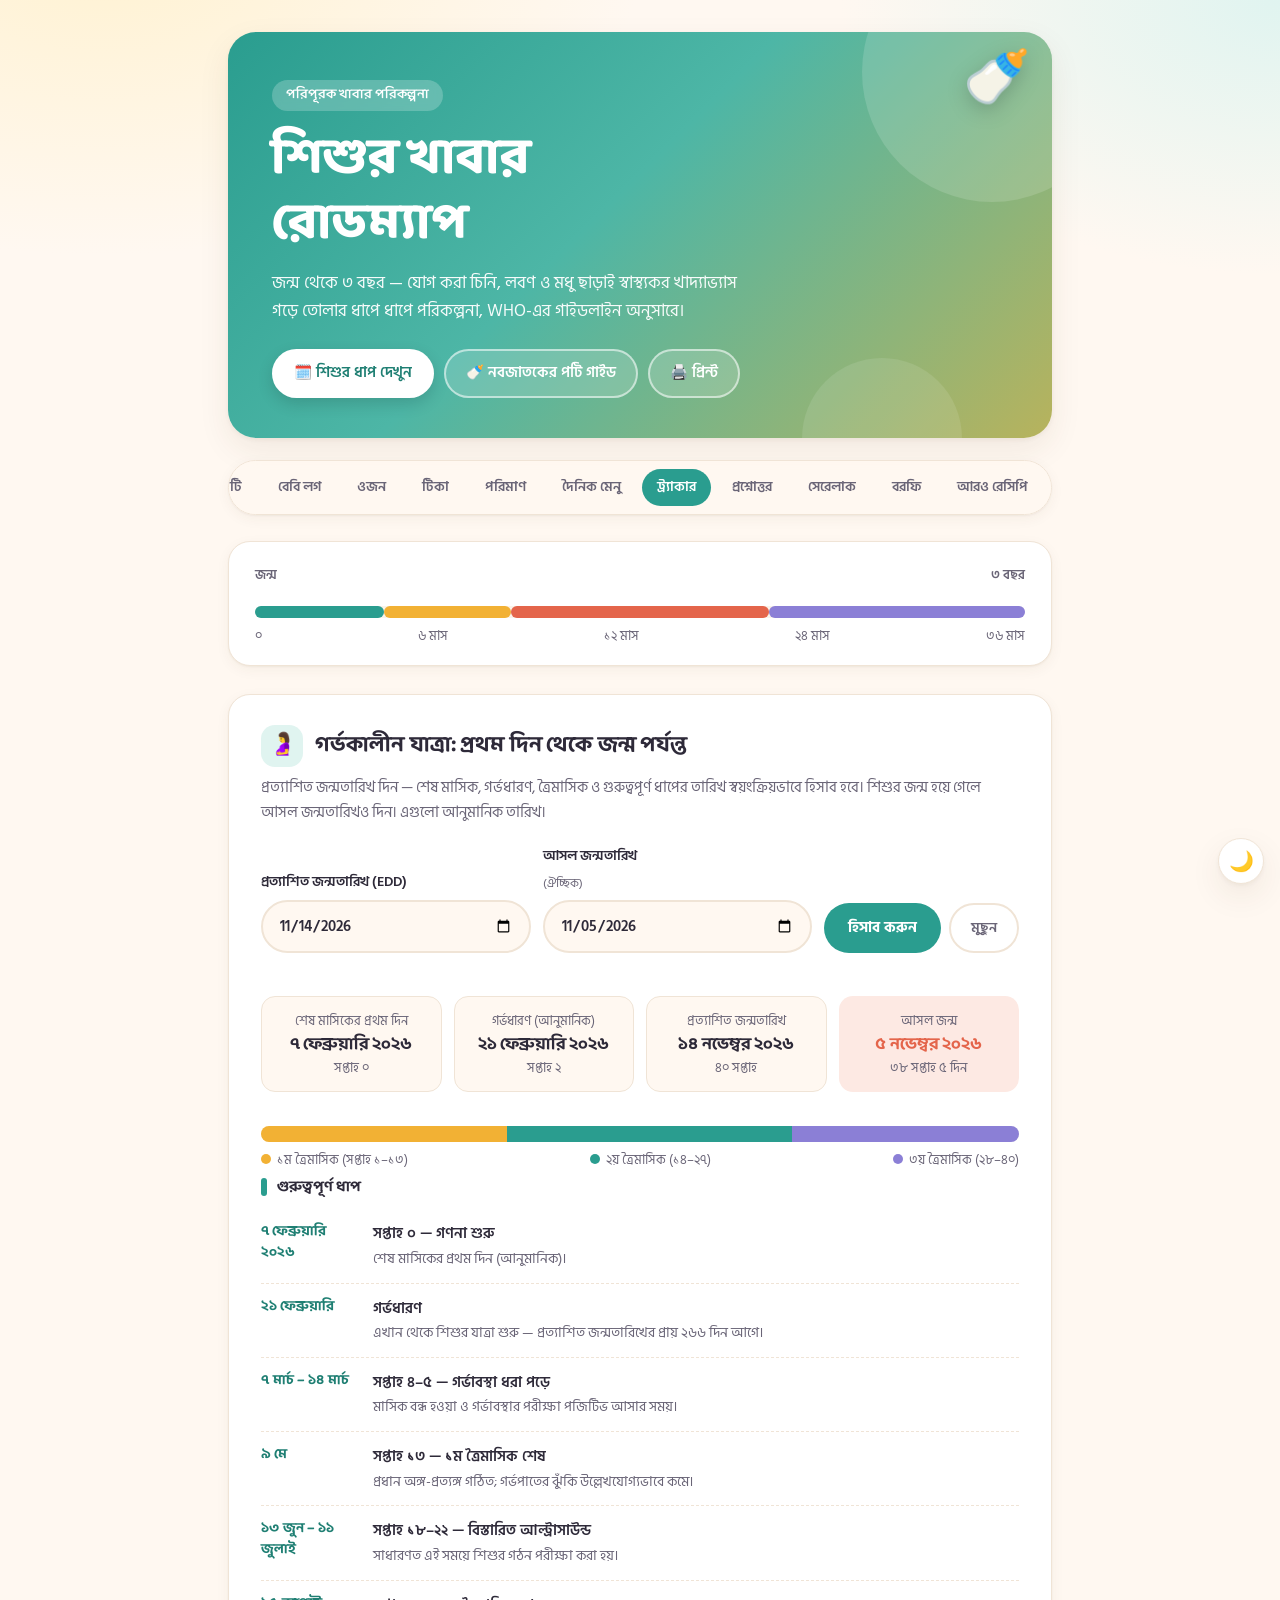
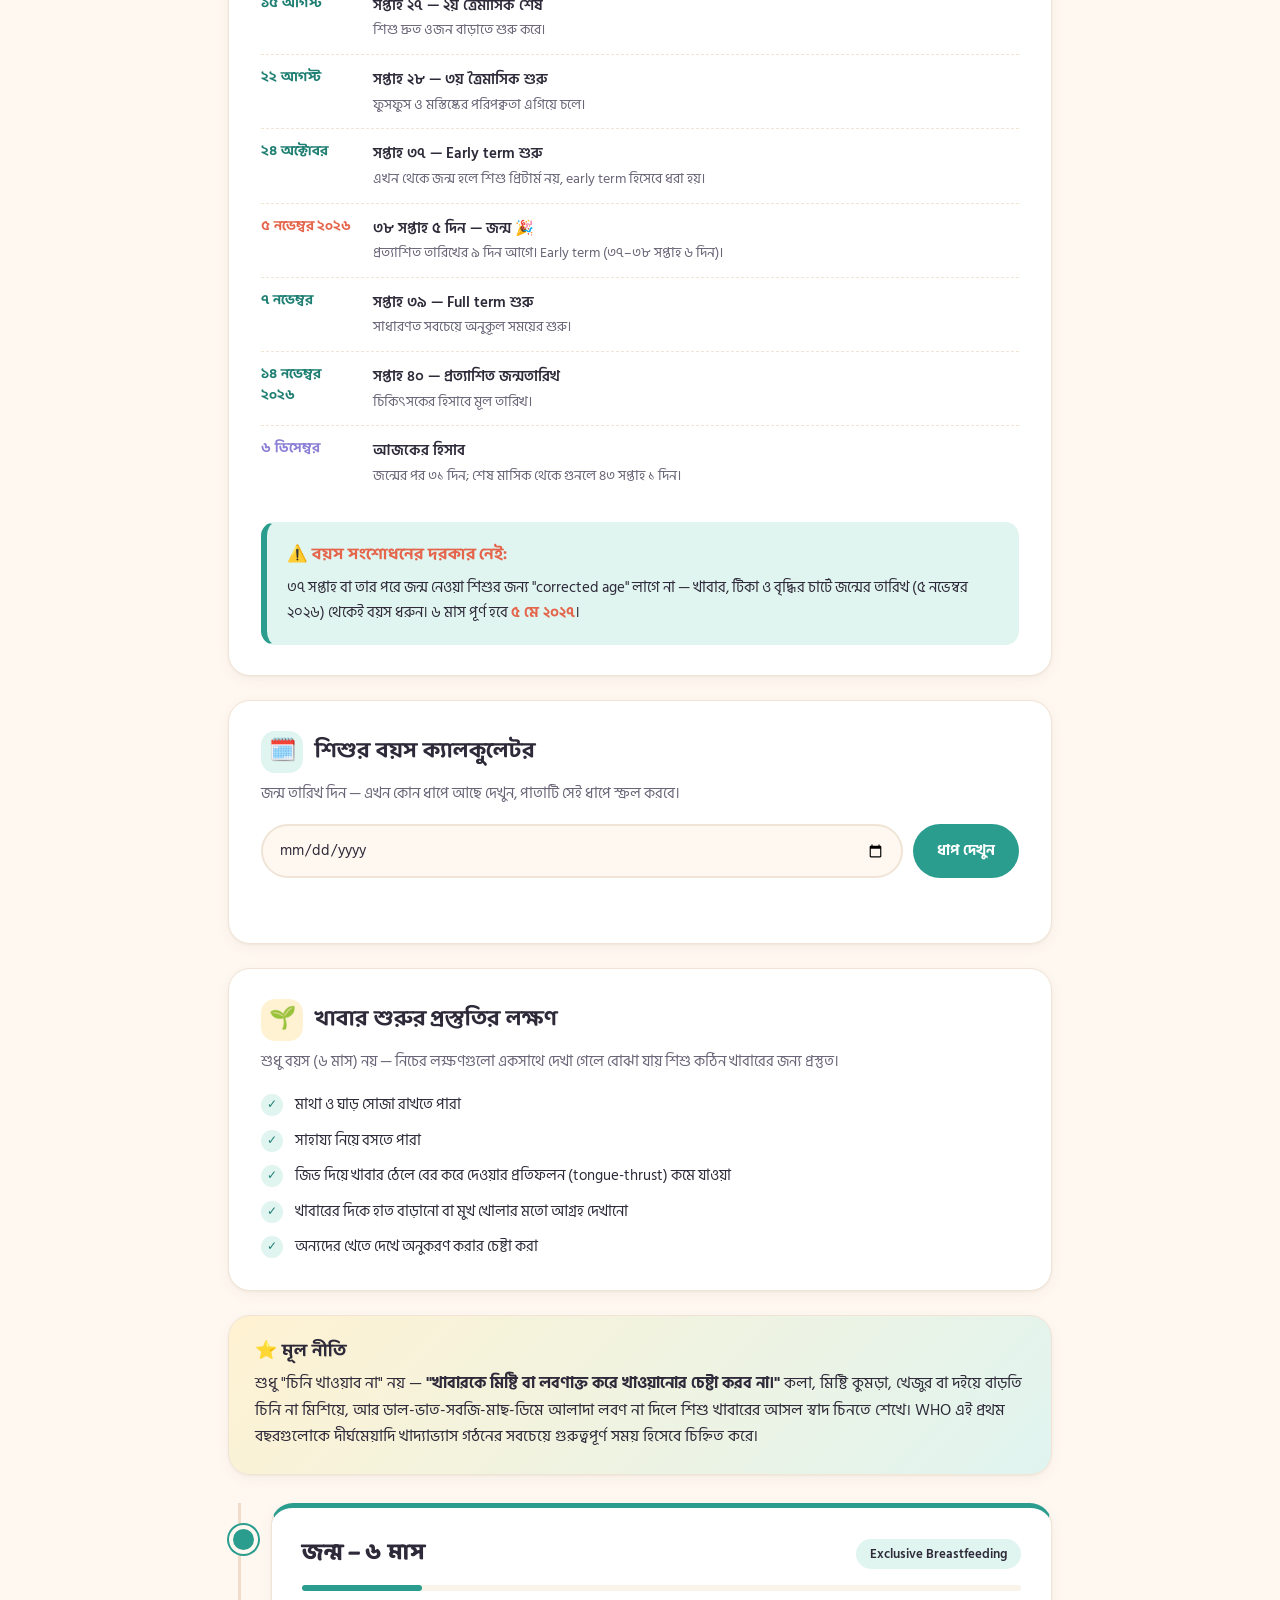
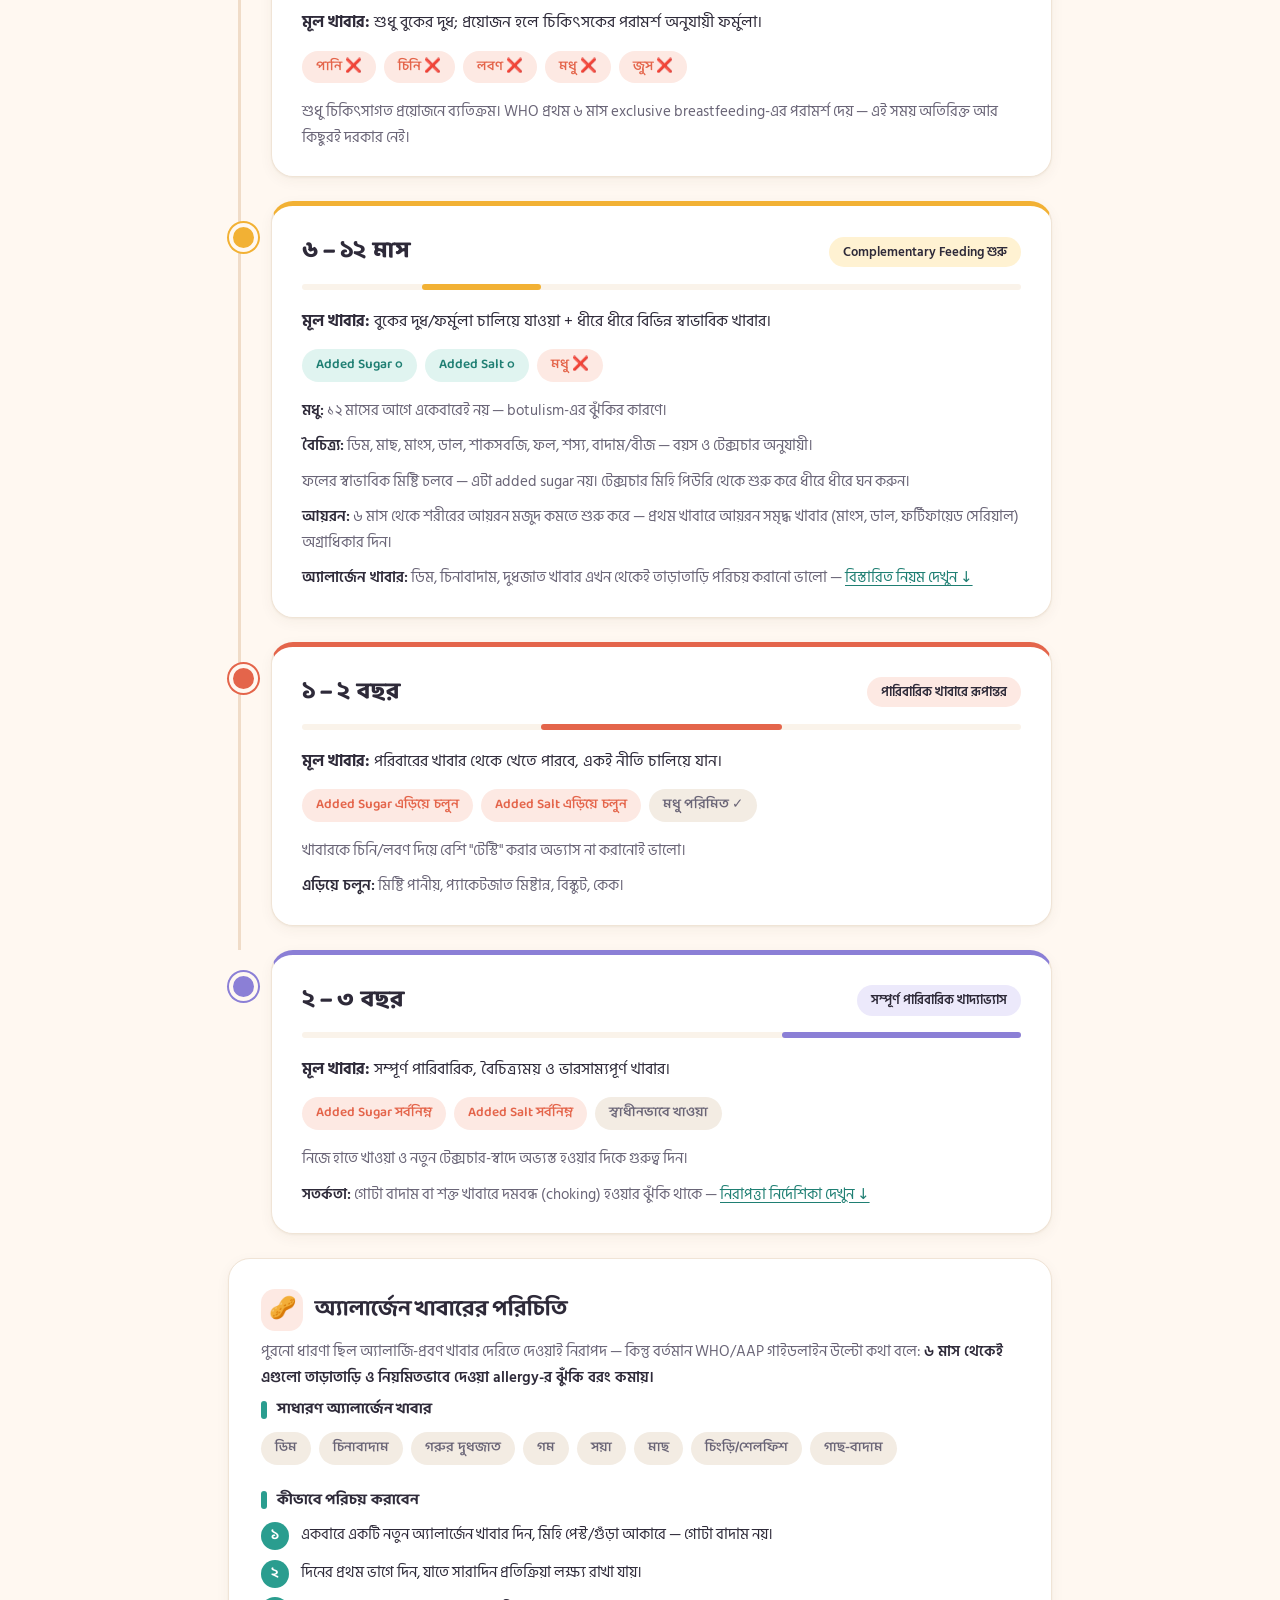
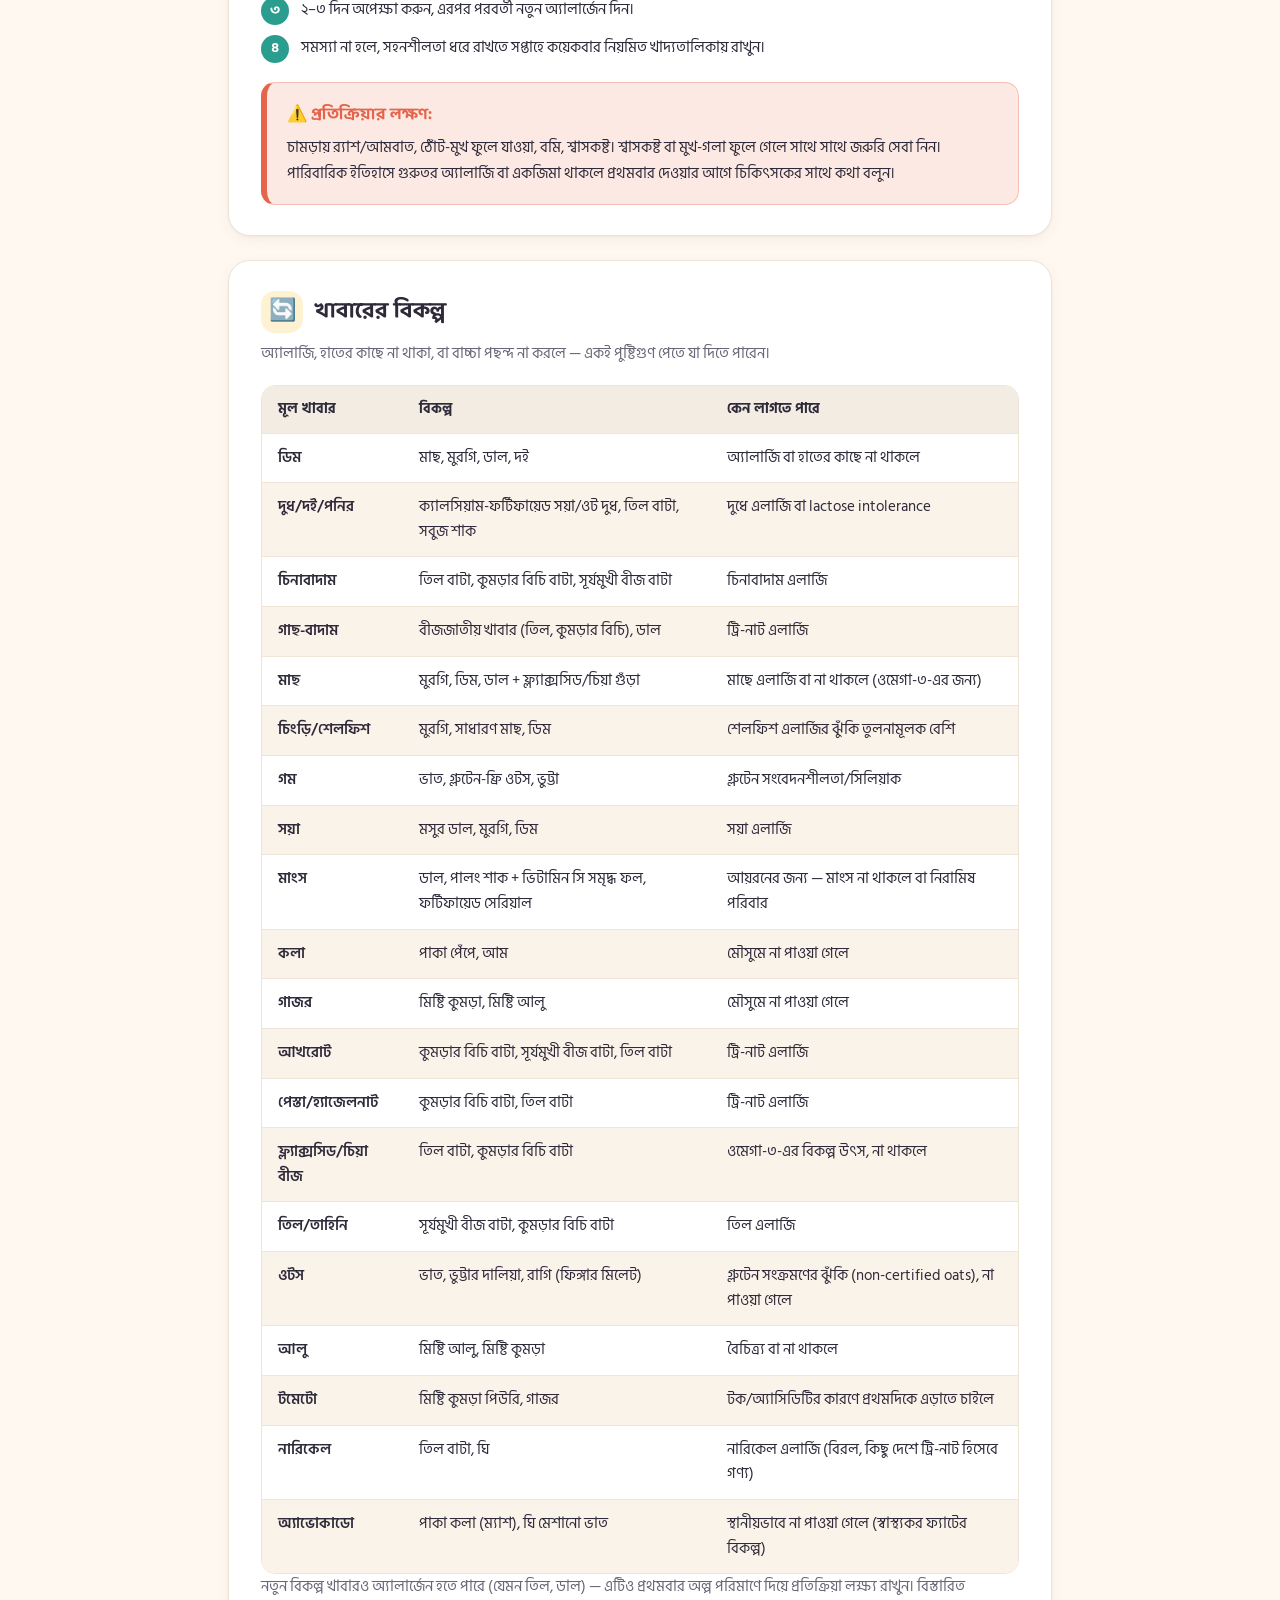
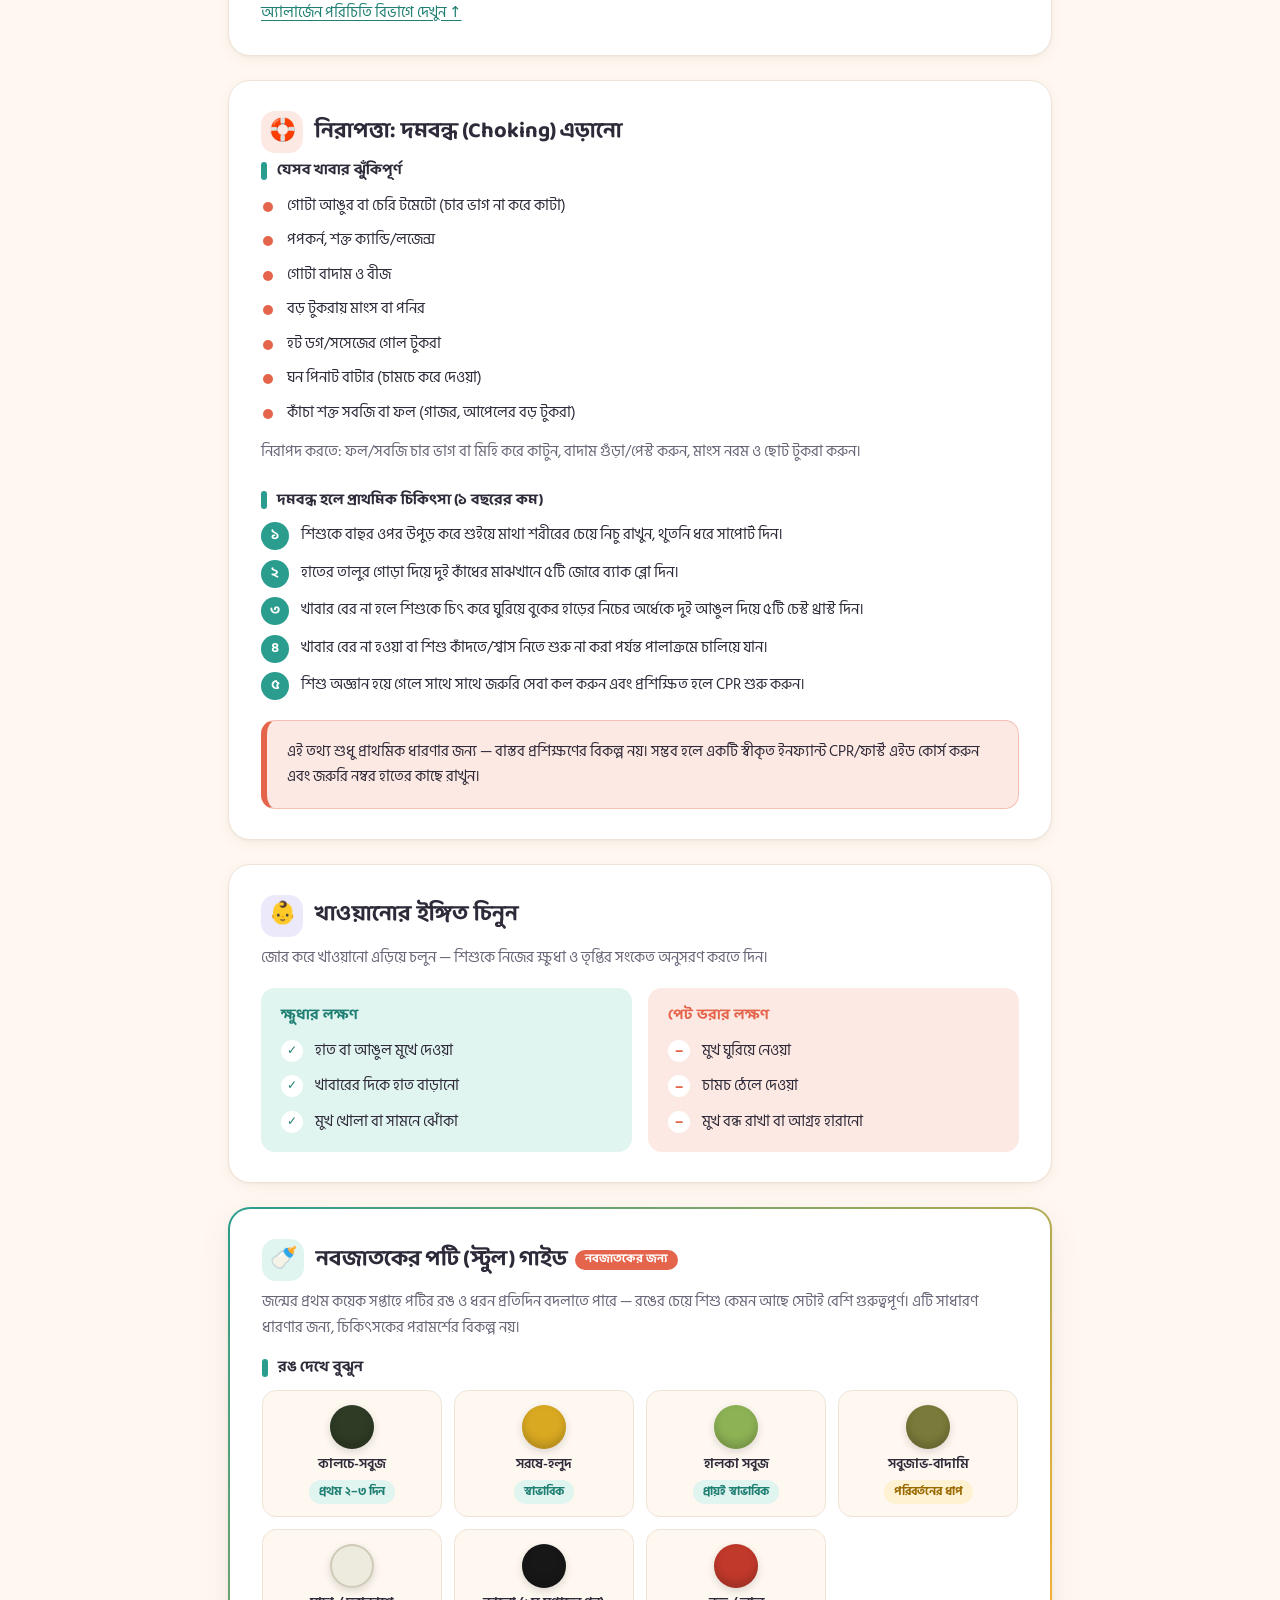
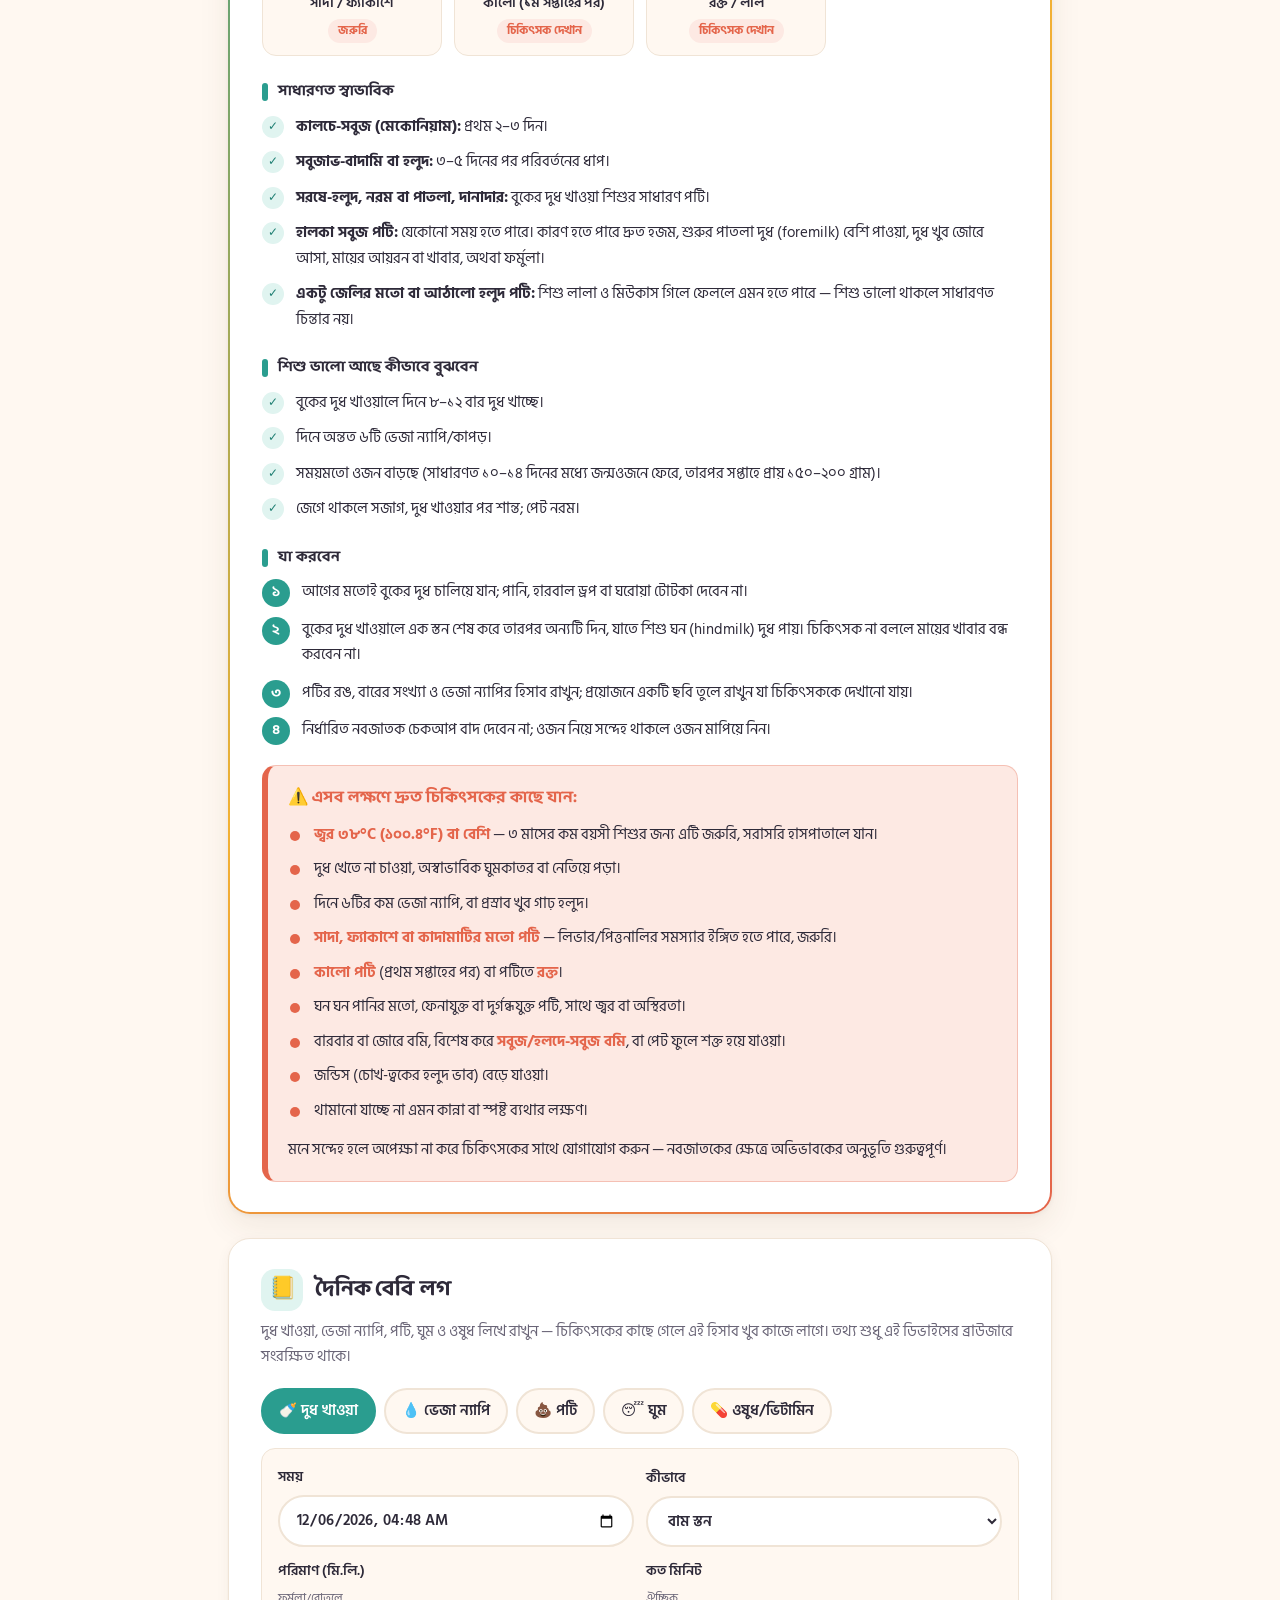
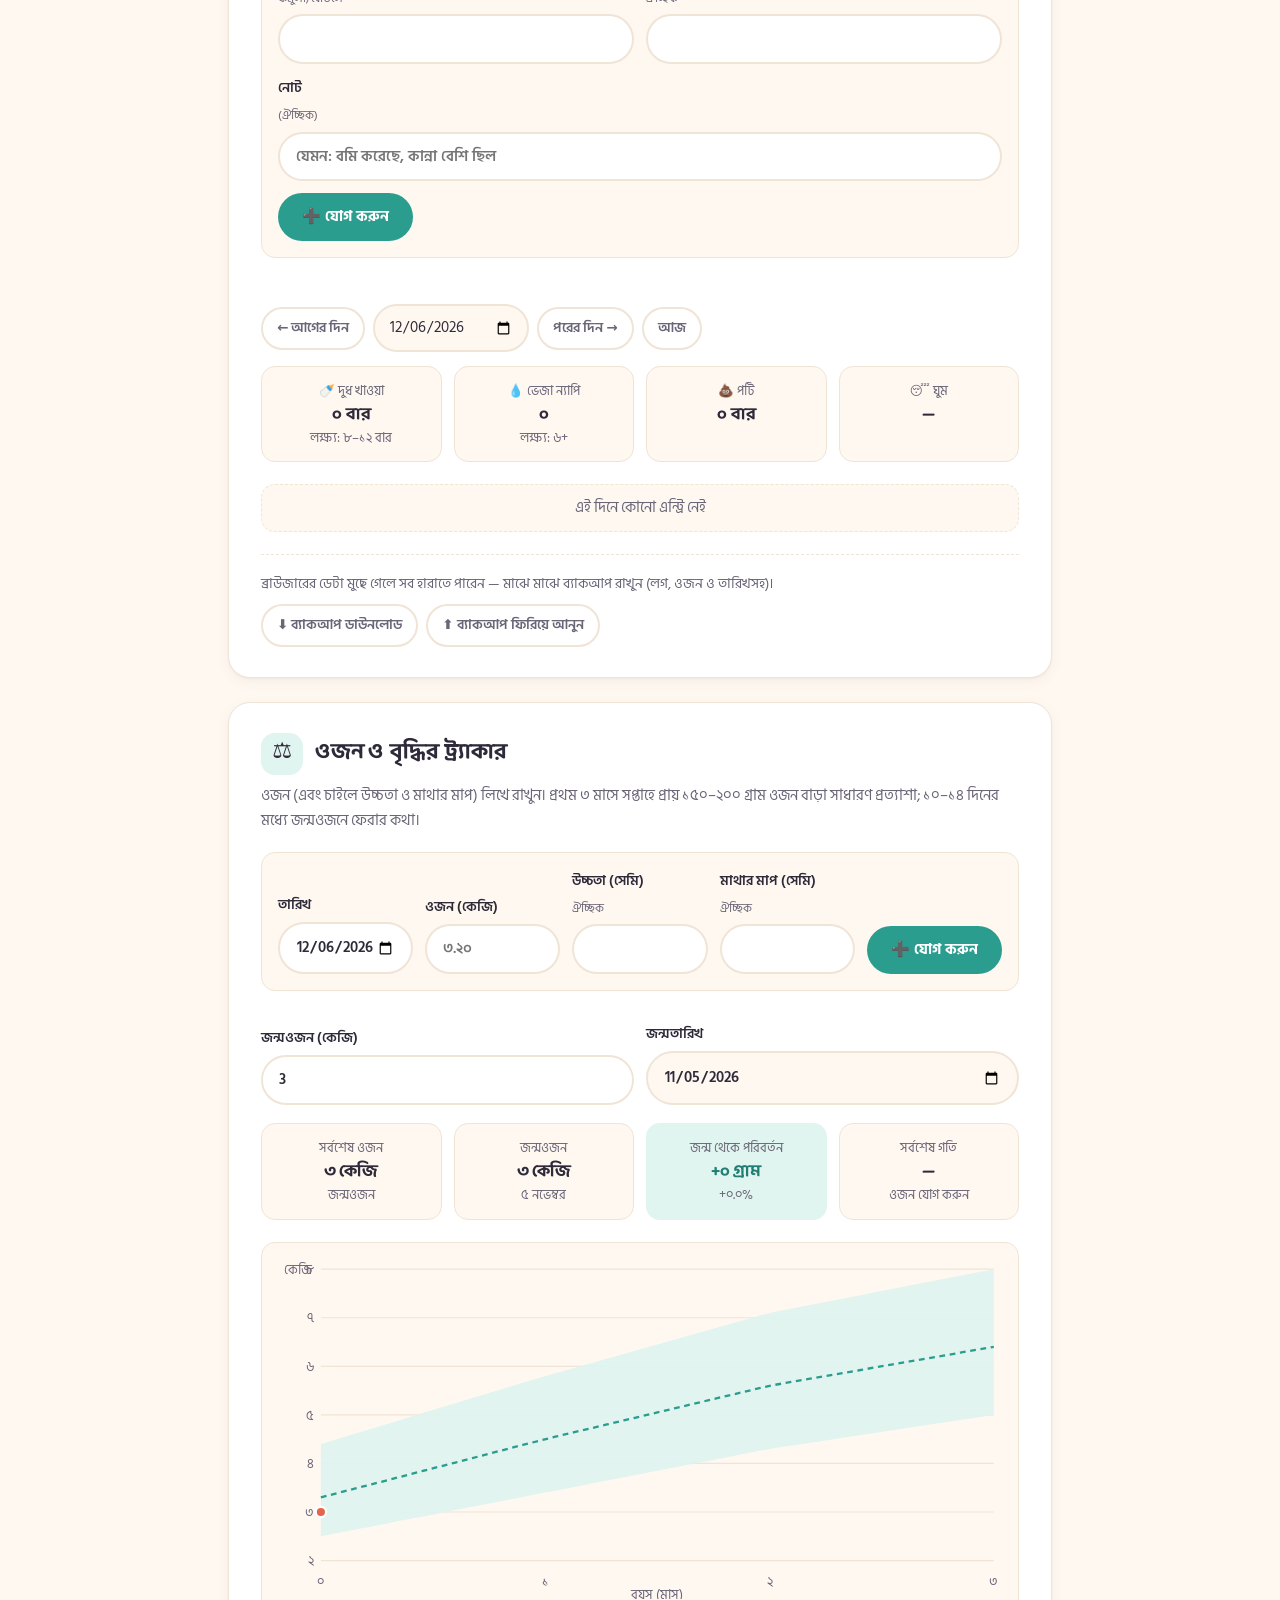
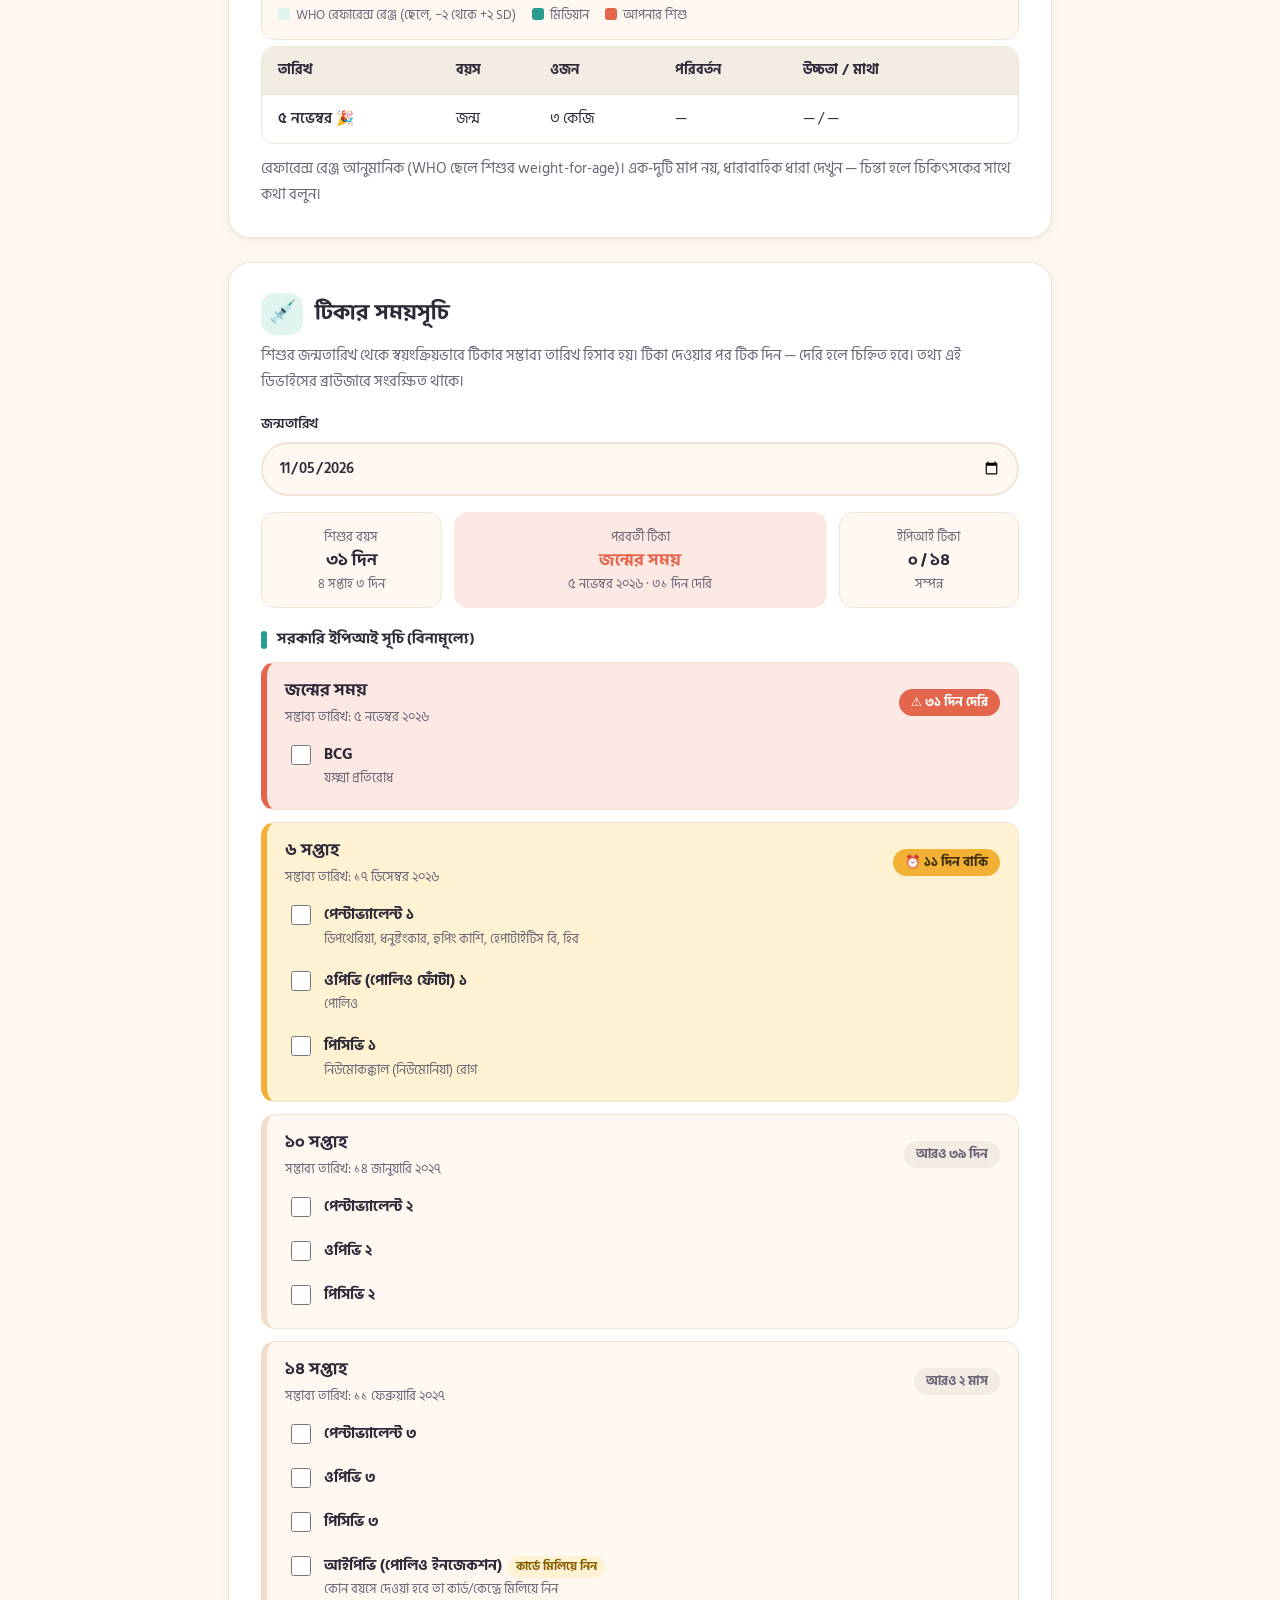
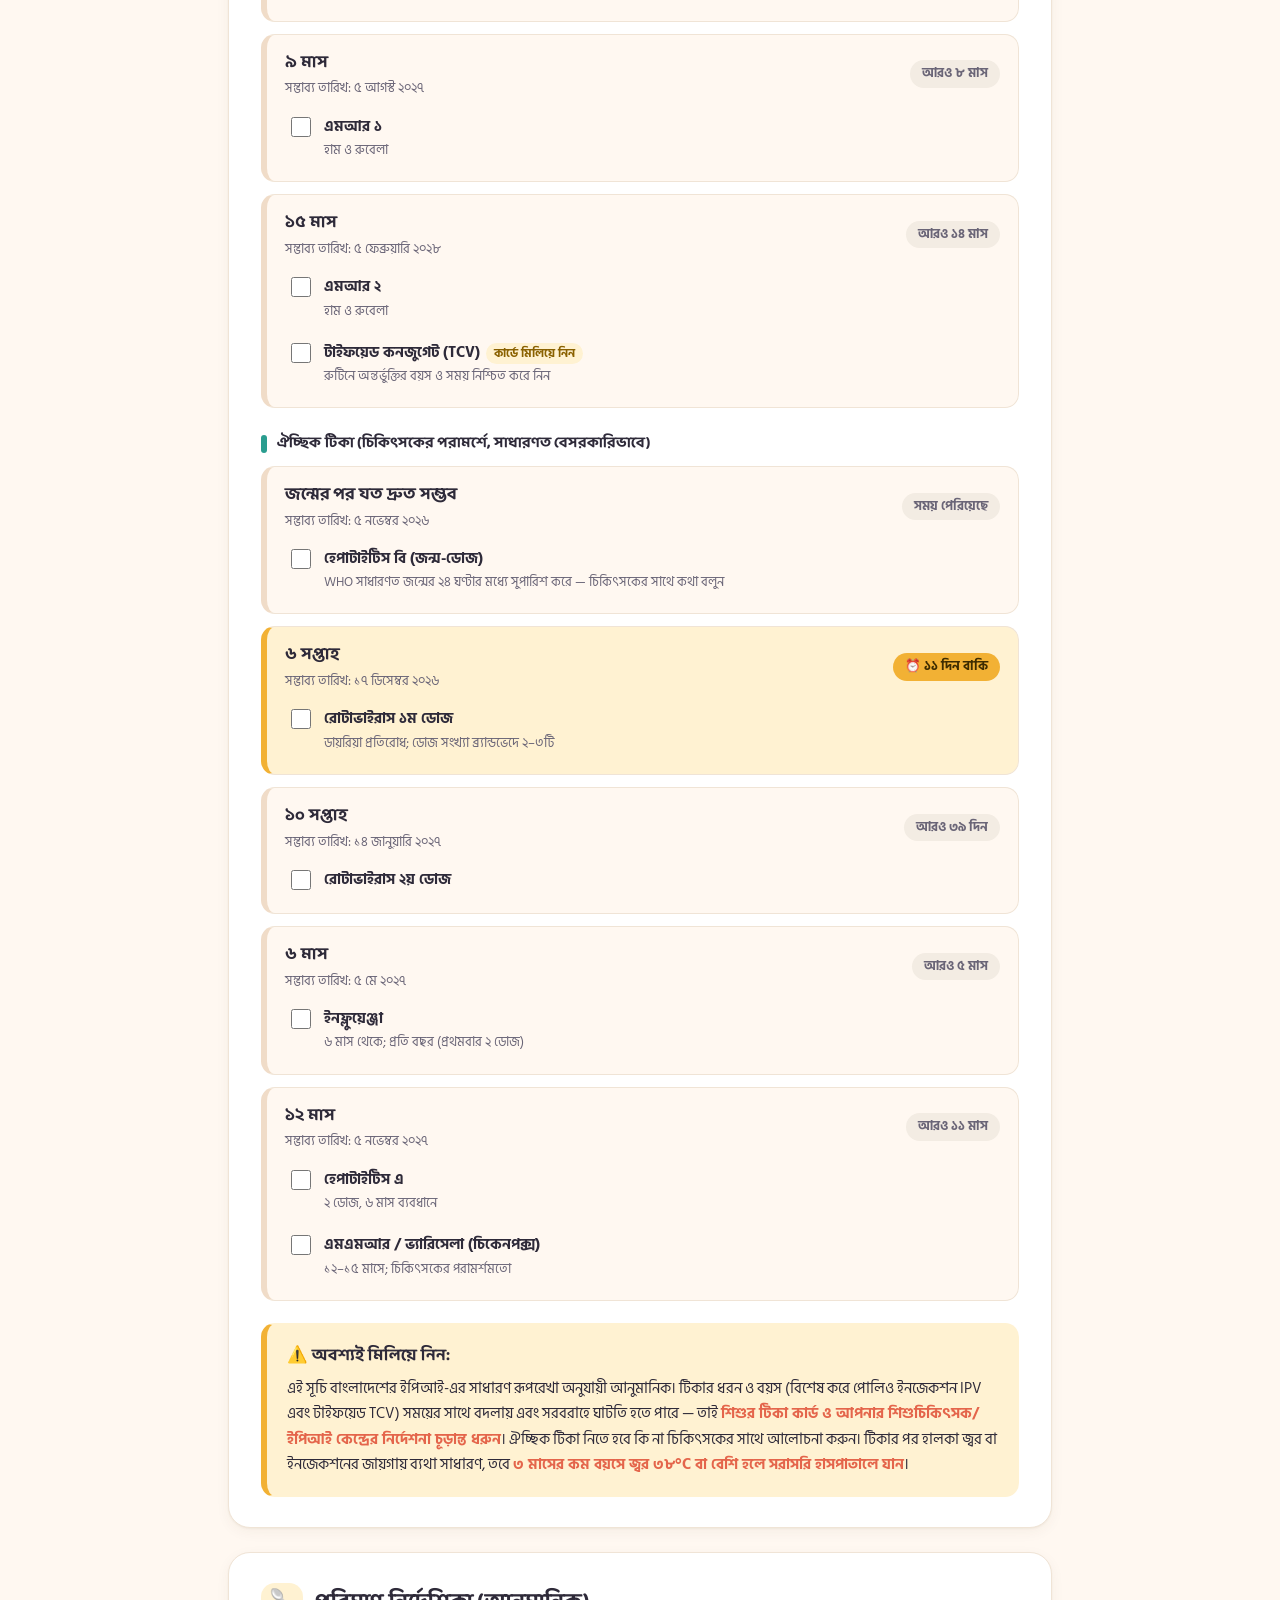
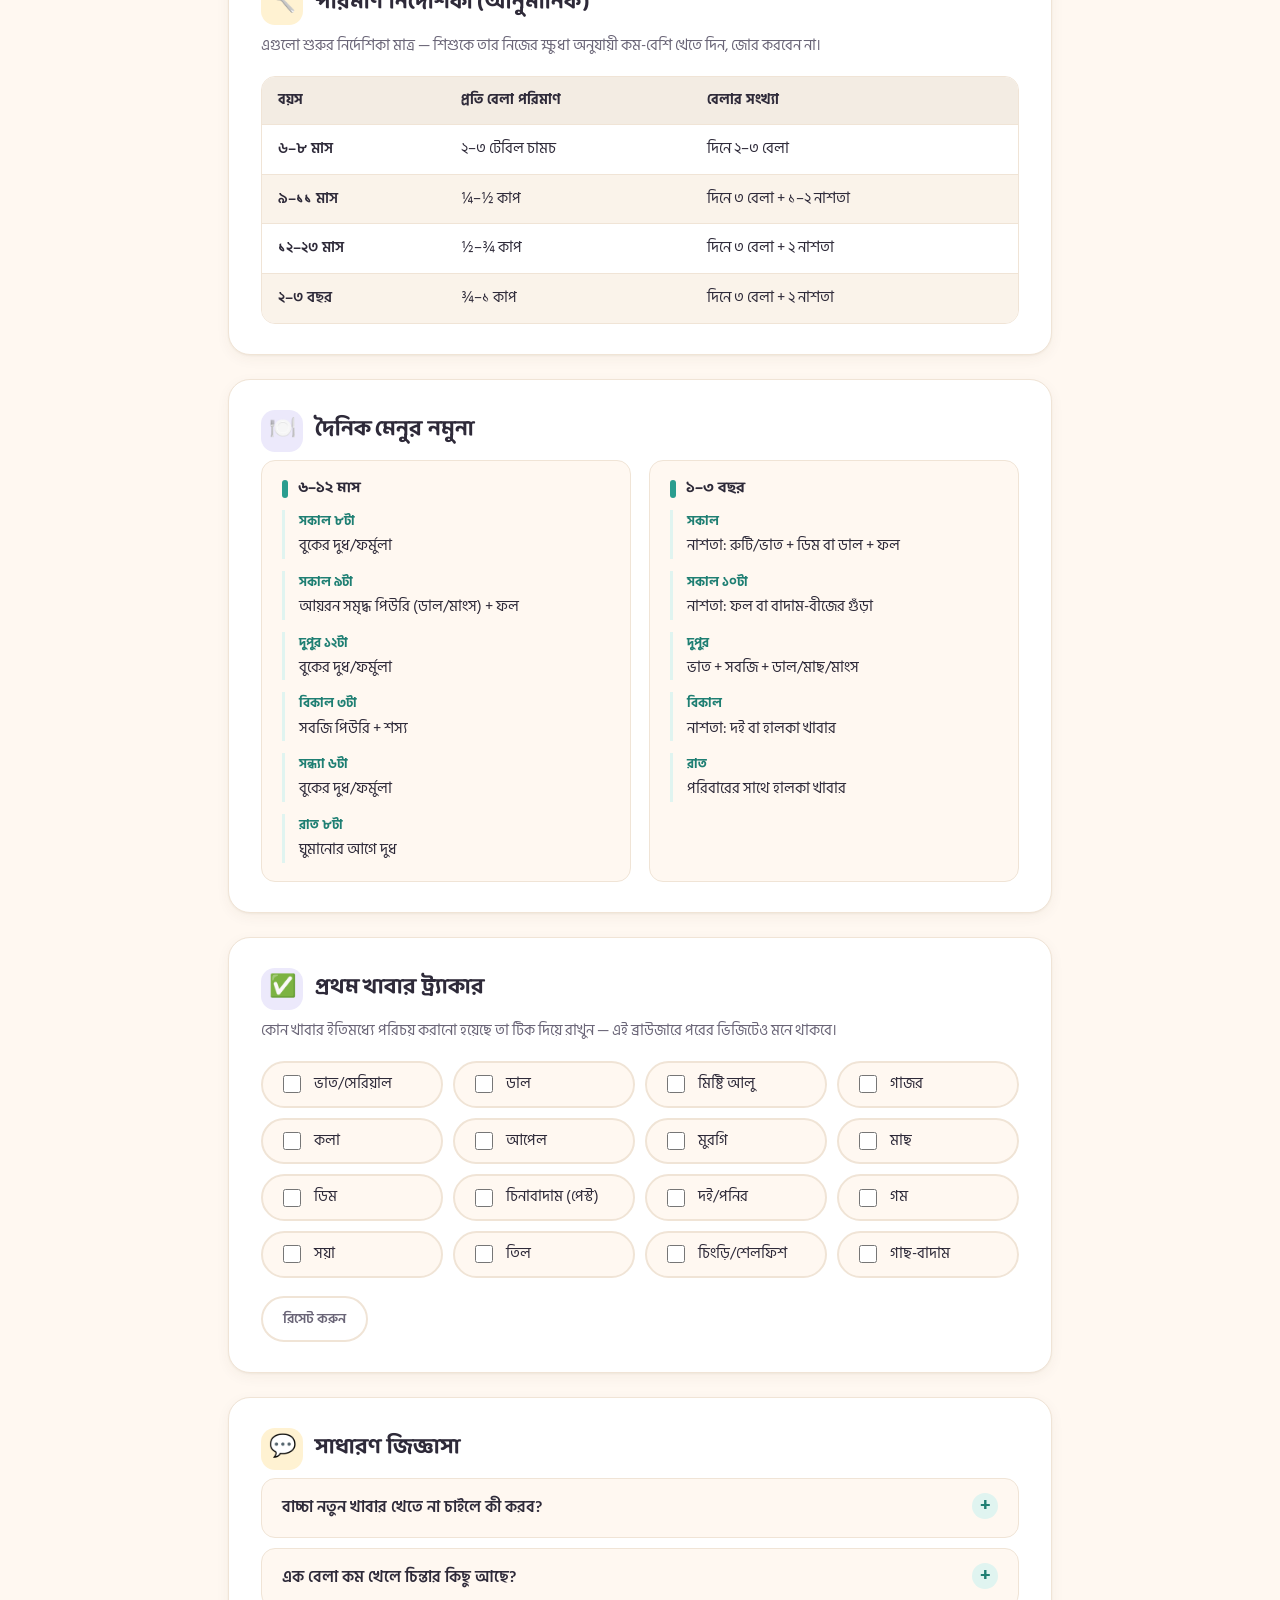
==== commit afa9c367: "Add vaccination schedule with auto-calculated dates and tick-off tracking" ====
--- a/index.html
+++ b/index.html
@@ -601,6 +601,29 @@
   .w-status:empty{display:none;}
   .w-table td .x-btn{width:28px;height:28px;font-size:16px;}
 
+
+  /* vaccination schedule */
+  .vac-visit{background:var(--bg);border:1px solid var(--line);border-radius:var(--radius-sm);padding:14px 18px;margin-bottom:12px;border-inline-start:6px solid var(--rail);}
+  .vac-visit.done{border-inline-start-color:var(--accent);}
+  .vac-visit.soon{border-inline-start-color:var(--sun);background:var(--sun-tint);}
+  .vac-visit.late{border-inline-start-color:var(--accent-2);background:var(--accent-2-tint);}
+  .vac-head{display:flex;flex-wrap:wrap;align-items:center;justify-content:space-between;gap:6px 12px;margin-bottom:8px;}
+  .vac-head b{font-family:'Baloo Da 2',sans-serif;font-size:17px;color:var(--ink);}
+  .vac-head small{display:block;font-size:13px;color:var(--ink-soft);font-weight:400;font-family:'Hind Siliguri',sans-serif;}
+  .vac-tag{font-size:12.5px;font-weight:700;padding:3px 12px;border-radius:99px;background:var(--muted-tint);color:var(--ink-soft);white-space:nowrap;}
+  .vac-visit.done .vac-tag{background:var(--accent-tint);color:var(--accent-strong);}
+  .vac-visit.soon .vac-tag{background:var(--sun);color:#3d2c00;}
+  .vac-visit.late .vac-tag{background:var(--accent-2);color:#fff;}
+  .vac-items{display:flex;flex-direction:column;gap:6px;}
+  .vac-item{display:flex;align-items:flex-start;gap:10px;font-size:15px;cursor:pointer;padding:6px 2px;}
+  .vac-item input{accent-color:var(--accent);width:20px;height:20px;flex:none;margin-top:3px;}
+  .vac-item span{flex:1;min-width:0;}
+  .vac-item em{display:block;font-style:normal;font-size:13px;color:var(--ink-soft);}
+  .vac-item .chk{display:inline-block;font-size:11.5px;font-weight:700;padding:1px 8px;border-radius:99px;background:var(--sun-tint);color:#8a6100;margin-inline-start:6px;}
+  :root[data-theme="dark"] .vac-item .chk{color:var(--sun);}
+  @media (prefers-color-scheme: dark){:root:not([data-theme="light"]) .vac-item .chk{color:var(--sun);}}
+  .vac-item.is-done span b{text-decoration:line-through;color:var(--ink-soft);}
+
   @media print{
     .quicknav,.print-btn,.hero-actions,.reset-btn,.age-form,.fab,.progress,.hero-emoji{display:none !important;}
     body{background:#fff;color:#000;}
@@ -643,6 +666,7 @@
     <a href="#newborn-stool">নবজাতকের পটি</a>
     <a href="#baby-log">বেবি লগ</a>
     <a href="#weight-tracker">ওজন</a>
+    <a href="#vaccines">টিকা</a>
     <a href="#portions">পরিমাণ</a>
     <a href="#meal-plan">দৈনিক মেনু</a>
     <a href="#tracker">ট্র্যাকার</a>
@@ -1042,6 +1066,27 @@
     </div>
     <div class="table-wrap"><table class="portion-table w-table" id="wTable"></table></div>
     <p class="stage-detail" style="margin-top:12px;">রেফারেন্স রেঞ্জ আনুমানিক (WHO ছেলে শিশুর weight-for-age)। এক-দুটি মাপ নয়, ধারাবাহিক ধারা দেখুন — চিন্তা হলে চিকিৎসকের সাথে কথা বলুন।</p>
+  </section>
+
+  <section id="vaccines" class="tool-card">
+    <h2><span class="h-ico" aria-hidden="true">💉</span><span>টিকার সময়সূচি</span></h2>
+    <p class="tool-desc">শিশুর জন্মতারিখ থেকে স্বয়ংক্রিয়ভাবে টিকার সম্ভাব্য তারিখ হিসাব হয়। টিকা দেওয়ার পর টিক দিন — দেরি হলে চিহ্নিত হবে। তথ্য এই ডিভাইসের ব্রাউজারে সংরক্ষিত থাকে।</p>
+
+    <div class="preg-form" style="grid-template-columns:1fr;margin-bottom:16px;">
+      <label class="fld">জন্মতারিখ <input type="date" id="vBirth"></label>
+    </div>
+
+    <div id="vStats" class="preg-stats"></div>
+
+    <h3 class="sub-head">সরকারি ইপিআই সূচি (বিনামূল্যে)</h3>
+    <div id="vEpi"></div>
+
+    <h3 class="sub-head">ঐচ্ছিক টিকা (চিকিৎসকের পরামর্শে, সাধারণত বেসরকারিভাবে)</h3>
+    <div id="vOpt"></div>
+
+    <div class="alert-box" style="background:var(--sun-tint);border-color:transparent;border-inline-start-color:var(--sun);">
+      <strong style="color:inherit;">অবশ্যই মিলিয়ে নিন:</strong> এই সূচি বাংলাদেশের ইপিআই-এর সাধারণ রূপরেখা অনুযায়ী আনুমানিক। টিকার ধরন ও বয়স (বিশেষ করে পোলিও ইনজেকশন IPV এবং টাইফয়েড TCV) সময়ের সাথে বদলায় এবং সরবরাহে ঘাটতি হতে পারে — তাই <strong>শিশুর টিকা কার্ড ও আপনার শিশুচিকিৎসক/ইপিআই কেন্দ্রের নির্দেশনা চূড়ান্ত ধরুন</strong>। ঐচ্ছিক টিকা নিতে হবে কি না চিকিৎসকের সাথে আলোচনা করুন। টিকার পর হালকা জ্বর বা ইনজেকশনের জায়গায় ব্যথা সাধারণ, তবে <strong>৩ মাসের কম বয়সে জ্বর ৩৮°C বা বেশি হলে সরাসরি হাসপাতালে যান</strong>।
+    </div>
   </section>
 
   <section id="portions" class="tool-card">
@@ -1879,7 +1924,7 @@
     });
 
     /* ---------- BACKUP ---------- */
-    var KEYS = ['babyLog','babyWeights','pregnancyDates','babyBirthDate','babyFoodTracker'];
+    var KEYS = ['babyVaccines','babyLog','babyWeights','pregnancyDates','babyBirthDate','babyFoodTracker'];
     document.getElementById('backupBtn').addEventListener('click', function(){
       var out = {app:'child-care', saved:new Date().toISOString(), data:{}};
       KEYS.forEach(function(k){ try{ var v = localStorage.getItem(k); if(v !== null) out.data[k] = v; }catch(e){} });
@@ -1914,6 +1959,119 @@
     renderLog();
     renderW();
   })();
+
+  /* ---- Vaccination schedule ---- */
+  (function(){
+    var statsEl = document.getElementById('vStats');
+    if(!statsEl) return;
+    var DAY = 86400000, KEY = 'babyVaccines';
+    var M = ['জানুয়ারি','ফেব্রুয়ারি','মার্চ','এপ্রিল','মে','জুন','জুলাই','আগস্ট','সেপ্টেম্বর','অক্টোবর','নভেম্বর','ডিসেম্বর'];
+    function bn(n){ return String(n).replace(/[0-9]/g, function(d){ return '০১২৩৪৫৬৭৮৯'[d]; }); }
+    function pad(n){ return (n<10?'0':'') + n; }
+    function isoOf(t){ var d = new Date(t); return d.getUTCFullYear() + '-' + pad(d.getUTCMonth()+1) + '-' + pad(d.getUTCDate()); }
+    function utc(iso){ var p = iso.split('-'); return Date.UTC(+p[0], +p[1]-1, +p[2]); }
+    function fmt(t){ var d = new Date(t); return bn(d.getUTCDate()) + ' ' + M[d.getUTCMonth()] + ' ' + bn(d.getUTCFullYear()); }
+    function todayT(){ var n = new Date(); return Date.UTC(n.getFullYear(), n.getMonth(), n.getDate()); }
+    function load(k, def){ try{ var r = localStorage.getItem(k); return r ? JSON.parse(r) : def; }catch(e){ return def; } }
+    function save(k, v){ try{ localStorage.setItem(k, JSON.stringify(v)); }catch(e){} }
+    function birthISO(){
+      var p = load('pregnancyDates', null);
+      if(p && p.birth) return p.birth;
+      try{ var b = localStorage.getItem('babyBirthDate'); if(b) return b; }catch(e){}
+      return '2026-11-05';
+    }
+    function dueT(birthT, off){
+      if(off.m){ var d = new Date(birthT); d.setUTCMonth(d.getUTCMonth() + off.m); return d.getTime(); }
+      return birthT + (off.w ? off.w*7 : (off.d || 0)) * DAY;
+    }
+
+    var EPI = [
+      {id:'e0', label:'জন্মের সময়', off:{d:0}, items:[{id:'bcg', n:'BCG', d:'যক্ষ্মা প্রতিরোধ'}]},
+      {id:'e6w', label:'৬ সপ্তাহ', off:{w:6}, items:[
+        {id:'penta1', n:'পেন্টাভ্যালেন্ট ১', d:'ডিপথেরিয়া, ধনুষ্টংকার, হুপিং কাশি, হেপাটাইটিস বি, হিব'},
+        {id:'opv1', n:'ওপিভি (পোলিও ফোঁটা) ১', d:'পোলিও'},
+        {id:'pcv1', n:'পিসিভি ১', d:'নিউমোকক্কাল (নিউমোনিয়া) রোগ'}]},
+      {id:'e10w', label:'১০ সপ্তাহ', off:{w:10}, items:[
+        {id:'penta2', n:'পেন্টাভ্যালেন্ট ২'},
+        {id:'opv2', n:'ওপিভি ২'},
+        {id:'pcv2', n:'পিসিভি ২'}]},
+      {id:'e14w', label:'১৪ সপ্তাহ', off:{w:14}, items:[
+        {id:'penta3', n:'পেন্টাভ্যালেন্ট ৩'},
+        {id:'opv3', n:'ওপিভি ৩'},
+        {id:'pcv3', n:'পিসিভি ৩'},
+        {id:'ipv', n:'আইপিভি (পোলিও ইনজেকশন)', d:'কোন বয়সে দেওয়া হবে তা কার্ড/কেন্দ্রে মিলিয়ে নিন', chk:1}]},
+      {id:'e9m', label:'৯ মাস', off:{m:9}, items:[{id:'mr1', n:'এমআর ১', d:'হাম ও রুবেলা'}]},
+      {id:'e15m', label:'১৫ মাস', off:{m:15}, items:[
+        {id:'mr2', n:'এমআর ২', d:'হাম ও রুবেলা'},
+        {id:'tcv', n:'টাইফয়েড কনজুগেট (TCV)', d:'রুটিনে অন্তর্ভুক্তির বয়স ও সময় নিশ্চিত করে নিন', chk:1}]}
+    ];
+    var OPT = [
+      {id:'o0', label:'জন্মের পর যত দ্রুত সম্ভব', off:{d:0}, items:[{id:'hepb0', n:'হেপাটাইটিস বি (জন্ম-ডোজ)', d:'WHO সাধারণত জন্মের ২৪ ঘণ্টার মধ্যে সুপারিশ করে — চিকিৎসকের সাথে কথা বলুন'}]},
+      {id:'o6w', label:'৬ সপ্তাহ', off:{w:6}, items:[{id:'rota1', n:'রোটাভাইরাস ১ম ডোজ', d:'ডায়রিয়া প্রতিরোধ; ডোজ সংখ্যা ব্র্যান্ডভেদে ২–৩টি'}]},
+      {id:'o10w', label:'১০ সপ্তাহ', off:{w:10}, items:[{id:'rota2', n:'রোটাভাইরাস ২য় ডোজ'}]},
+      {id:'o6m', label:'৬ মাস', off:{m:6}, items:[{id:'flu', n:'ইনফ্লুয়েঞ্জা', d:'৬ মাস থেকে; প্রতি বছর (প্রথমবার ২ ডোজ)'}]},
+      {id:'o12m', label:'১২ মাস', off:{m:12}, items:[
+        {id:'hepa', n:'হেপাটাইটিস এ', d:'২ ডোজ, ৬ মাস ব্যবধানে'},
+        {id:'mmr', n:'এমএমআর / ভ্যারিসেলা (চিকেনপক্স)', d:'১২–১৫ মাসে; চিকিৎসকের পরামর্শমতো'}]}
+    ];
+
+    var state = load(KEY, {});
+    var birthEl = document.getElementById('vBirth');
+
+    function visitHTML(v, birthT, today, isEpi){
+      var due = dueT(birthT, v.off), diff = Math.round((due - today)/DAY);
+      var done = v.items.filter(function(i){ return state[i.id]; }).length, all = done === v.items.length;
+      var cls = '', tag;
+      if(all){ cls = 'done'; tag = '✅ সম্পন্ন'; }
+      else if(isEpi && diff < 0){ cls = 'late'; tag = '⚠️ ' + bn(-diff) + ' দিন দেরি'; }
+      else if(diff <= 14 && diff >= 0){ cls = 'soon'; tag = '⏰ ' + (diff === 0 ? 'আজই' : bn(diff) + ' দিন বাকি'); }
+      else if(diff < 0){ tag = 'সময় পেরিয়েছে'; }
+      else { tag = 'আরও ' + (diff > 60 ? bn(Math.round(diff/30.4)) + ' মাস' : bn(diff) + ' দিন'); }
+      var h = '<div class="vac-visit ' + cls + '"><div class="vac-head"><div><b>' + v.label + '</b><small>সম্ভাব্য তারিখ: ' + fmt(due) + '</small></div><span class="vac-tag">' + tag + '</span></div><div class="vac-items">';
+      v.items.forEach(function(i){
+        var d = state[i.id];
+        h += '<label class="vac-item' + (d ? ' is-done' : '') + '"><input type="checkbox" data-vid="' + i.id + '"' + (d ? ' checked' : '') + '><span><b>' + i.n + '</b>' + (i.chk ? '<span class="chk">কার্ডে মিলিয়ে নিন</span>' : '')
+          + (d ? '<em>দেওয়া হয়েছে: ' + fmt(utc(d)) + '</em>' : (i.d ? '<em>' + i.d + '</em>' : '')) + '</span></label>';
+      });
+      return h + '</div></div>';
+    }
+
+    function render(){
+      var bISO = birthEl.value || birthISO(), birthT = utc(bISO), today = todayT();
+      document.getElementById('vEpi').innerHTML = EPI.map(function(v){ return visitHTML(v, birthT, today, true); }).join('');
+      document.getElementById('vOpt').innerHTML = OPT.map(function(v){ return visitHTML(v, birthT, today, false); }).join('');
+
+      var total = 0, got = 0, next = null;
+      EPI.forEach(function(v){ v.items.forEach(function(i){ total++; if(state[i.id]) got++; });
+        if(!next && v.items.some(function(i){ return !state[i.id]; })) next = v; });
+      var nextTxt = '—', nextSub = 'সব ইপিআই টিকা সম্পন্ন 🎉';
+      if(next){
+        var due = dueT(birthT, next.off), diff = Math.round((due - today)/DAY);
+        nextTxt = next.label; nextSub = fmt(due) + ' · ' + (diff >= 0 ? 'আর ' + bn(diff) + ' দিন' : bn(-diff) + ' দিন দেরি');
+      }
+      var ageD = Math.round((today - birthT)/DAY);
+      statsEl.innerHTML =
+        '<div class="preg-stat"><small>শিশুর বয়স</small><b>' + bn(ageD) + ' দিন</b><span>' + bn(Math.floor(ageD/7)) + ' সপ্তাহ ' + bn(ageD % 7) + ' দিন</span></div>'
+        + '<div class="preg-stat hl" style="grid-column:span 2;"><small>পরবর্তী টিকা</small><b>' + nextTxt + '</b><span>' + nextSub + '</span></div>'
+        + '<div class="preg-stat ' + (got === total ? 'good' : '') + '"><small>ইপিআই টিকা</small><b>' + bn(got) + ' / ' + bn(total) + '</b><span>সম্পন্ন</span></div>';
+    }
+
+    document.getElementById('vaccines').addEventListener('change', function(e){
+      var c = e.target.closest('input[data-vid]'); if(!c) return;
+      var id = c.getAttribute('data-vid');
+      if(c.checked){ var n = new Date(); state[id] = n.getFullYear() + '-' + pad(n.getMonth()+1) + '-' + pad(n.getDate()); }
+      else delete state[id];
+      save(KEY, state); render();
+    });
+    birthEl.addEventListener('change', function(){
+      if(!birthEl.value) return;
+      var pp = load('pregnancyDates', {edd:'2026-11-14', birth:''}); pp.birth = birthEl.value; save('pregnancyDates', pp);
+      ['actualBirth','wBirth'].forEach(function(id){ var el = document.getElementById(id); if(el) el.value = birthEl.value; });
+      render();
+    });
+    birthEl.value = birthISO();
+    render();
+  })();
 })();
 </script>
 
